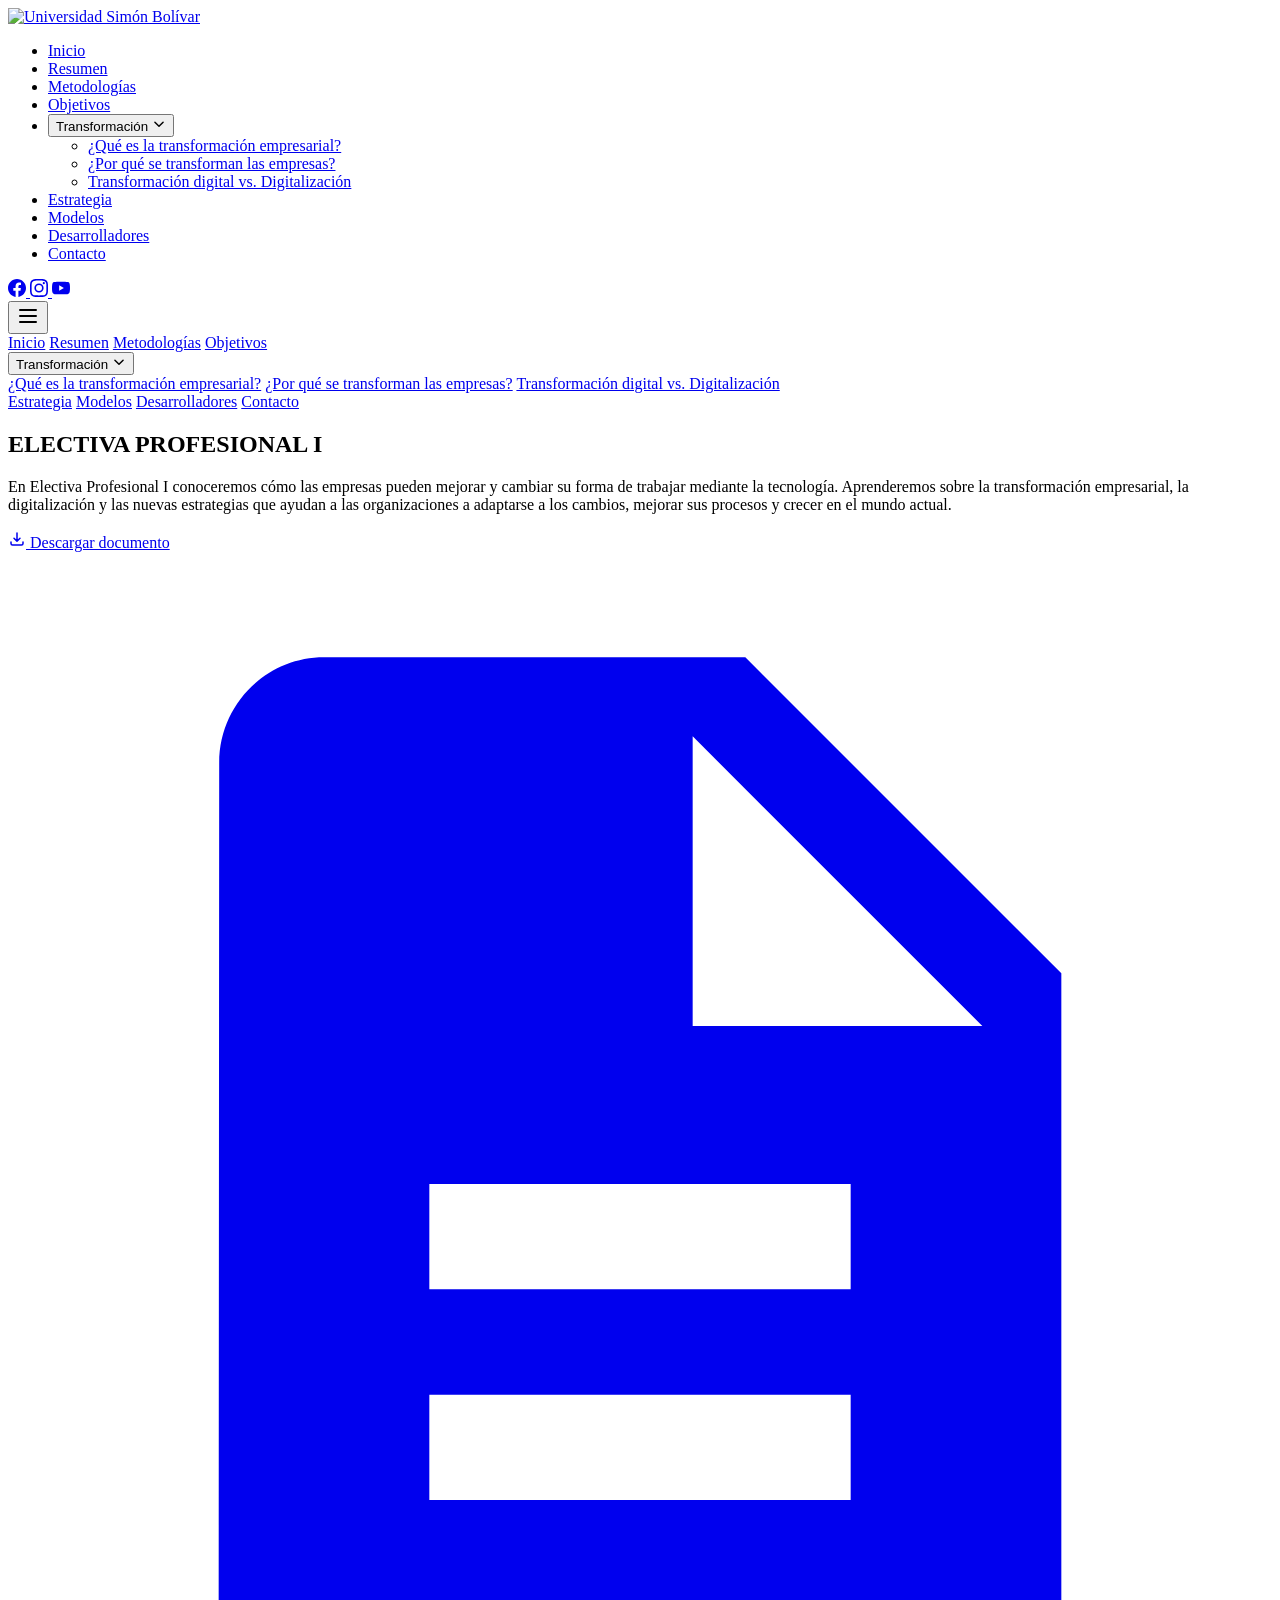
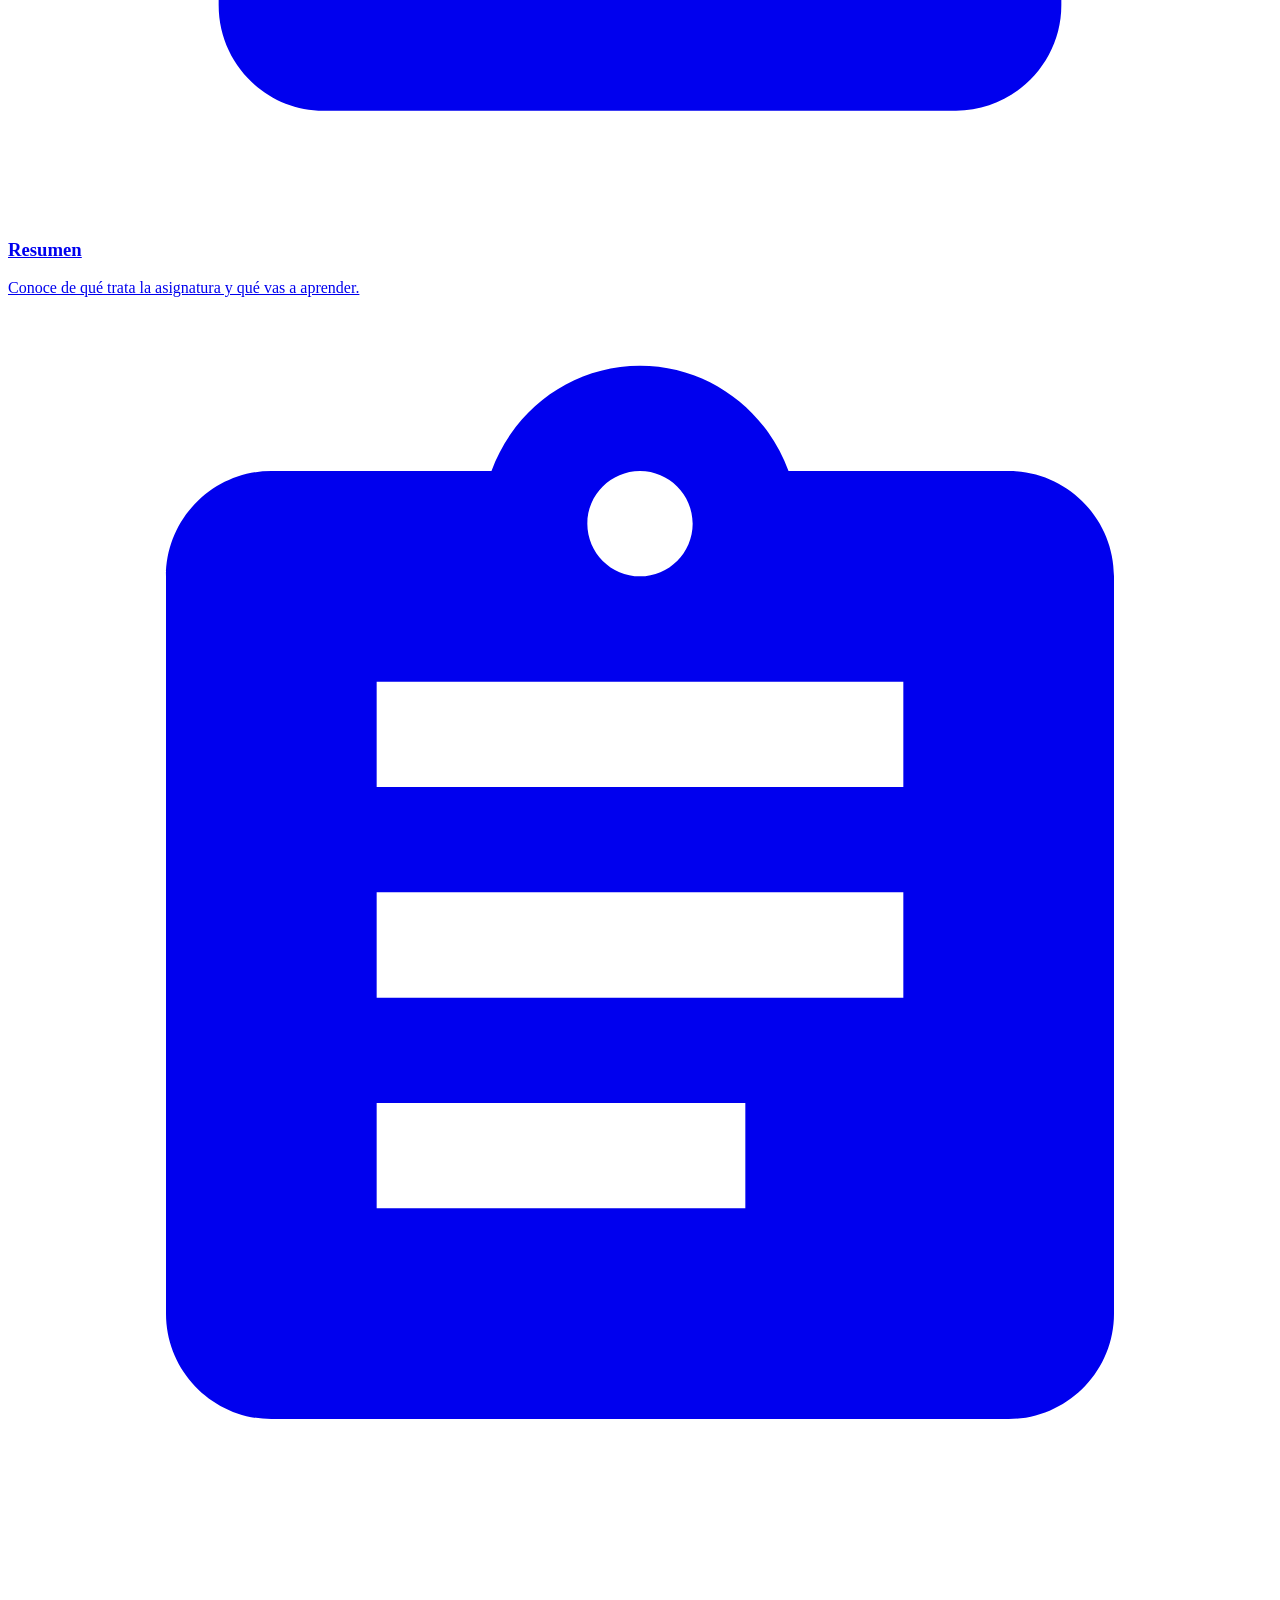
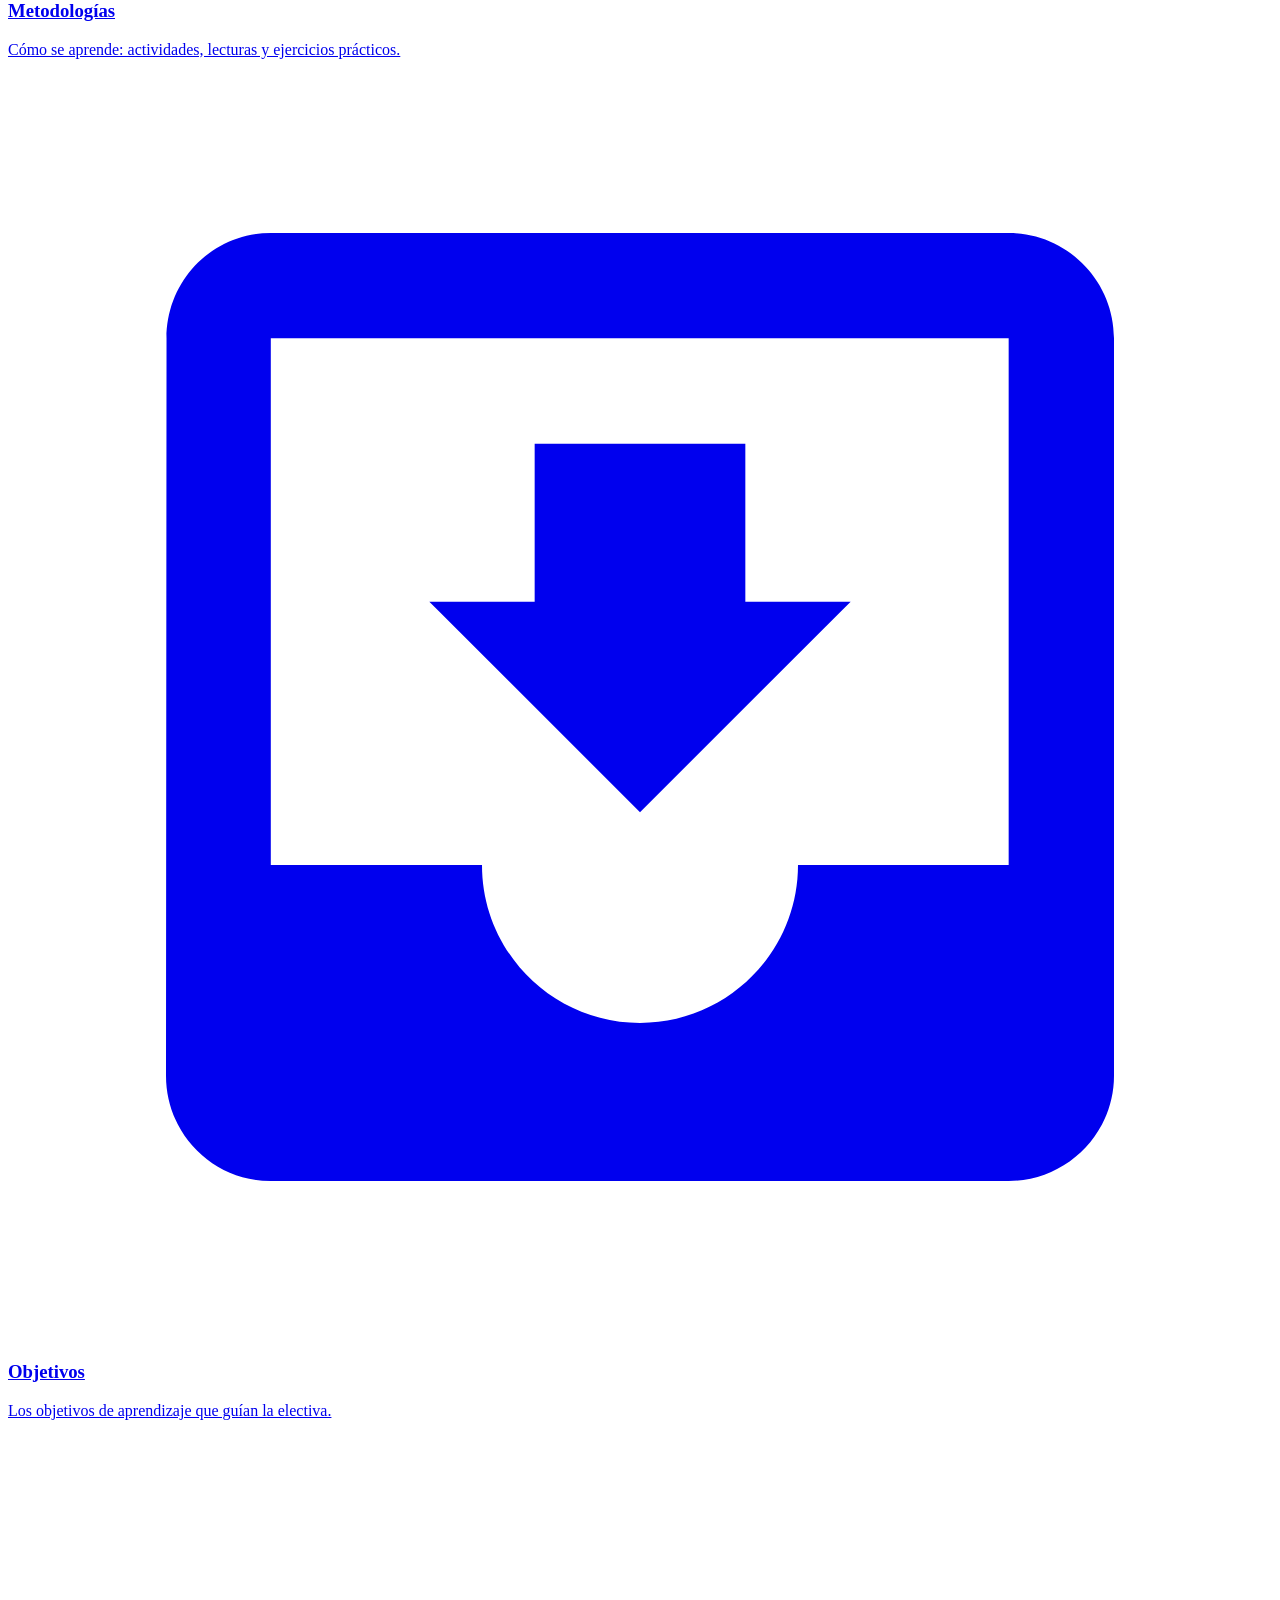
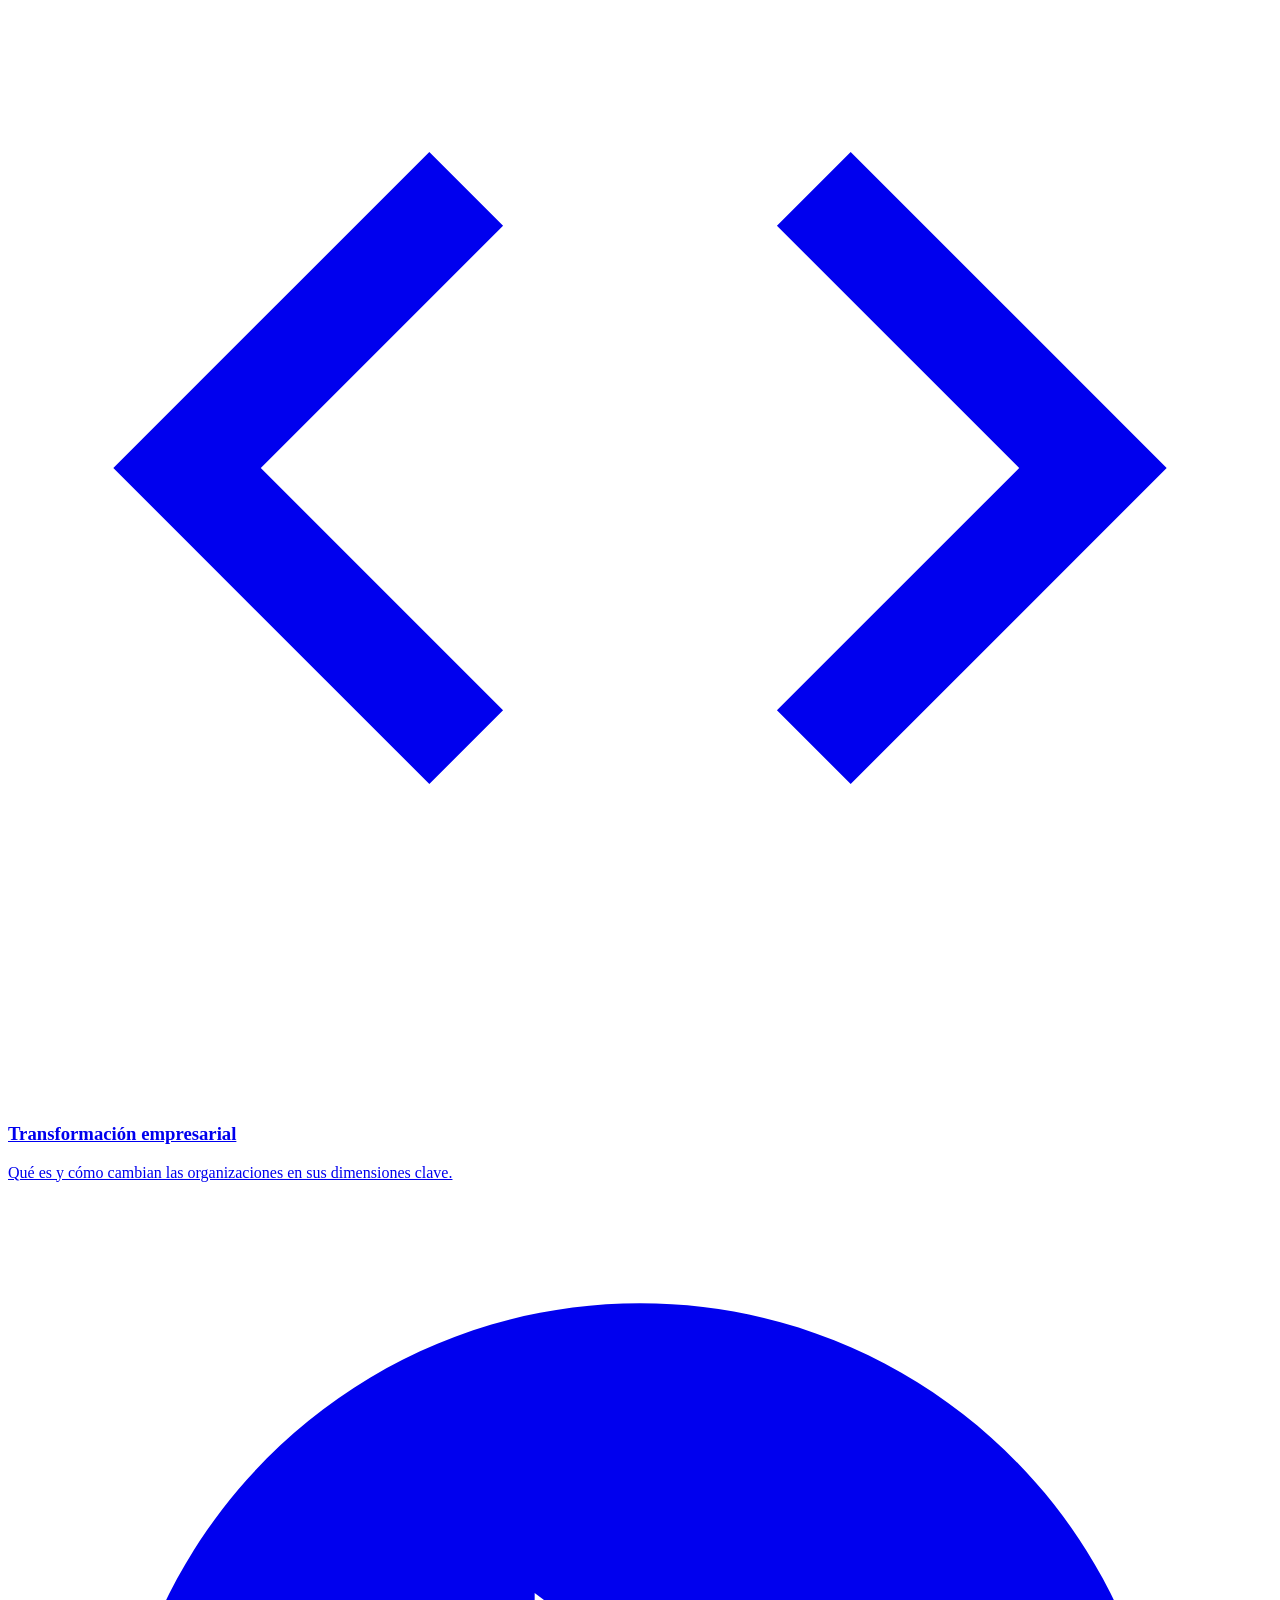
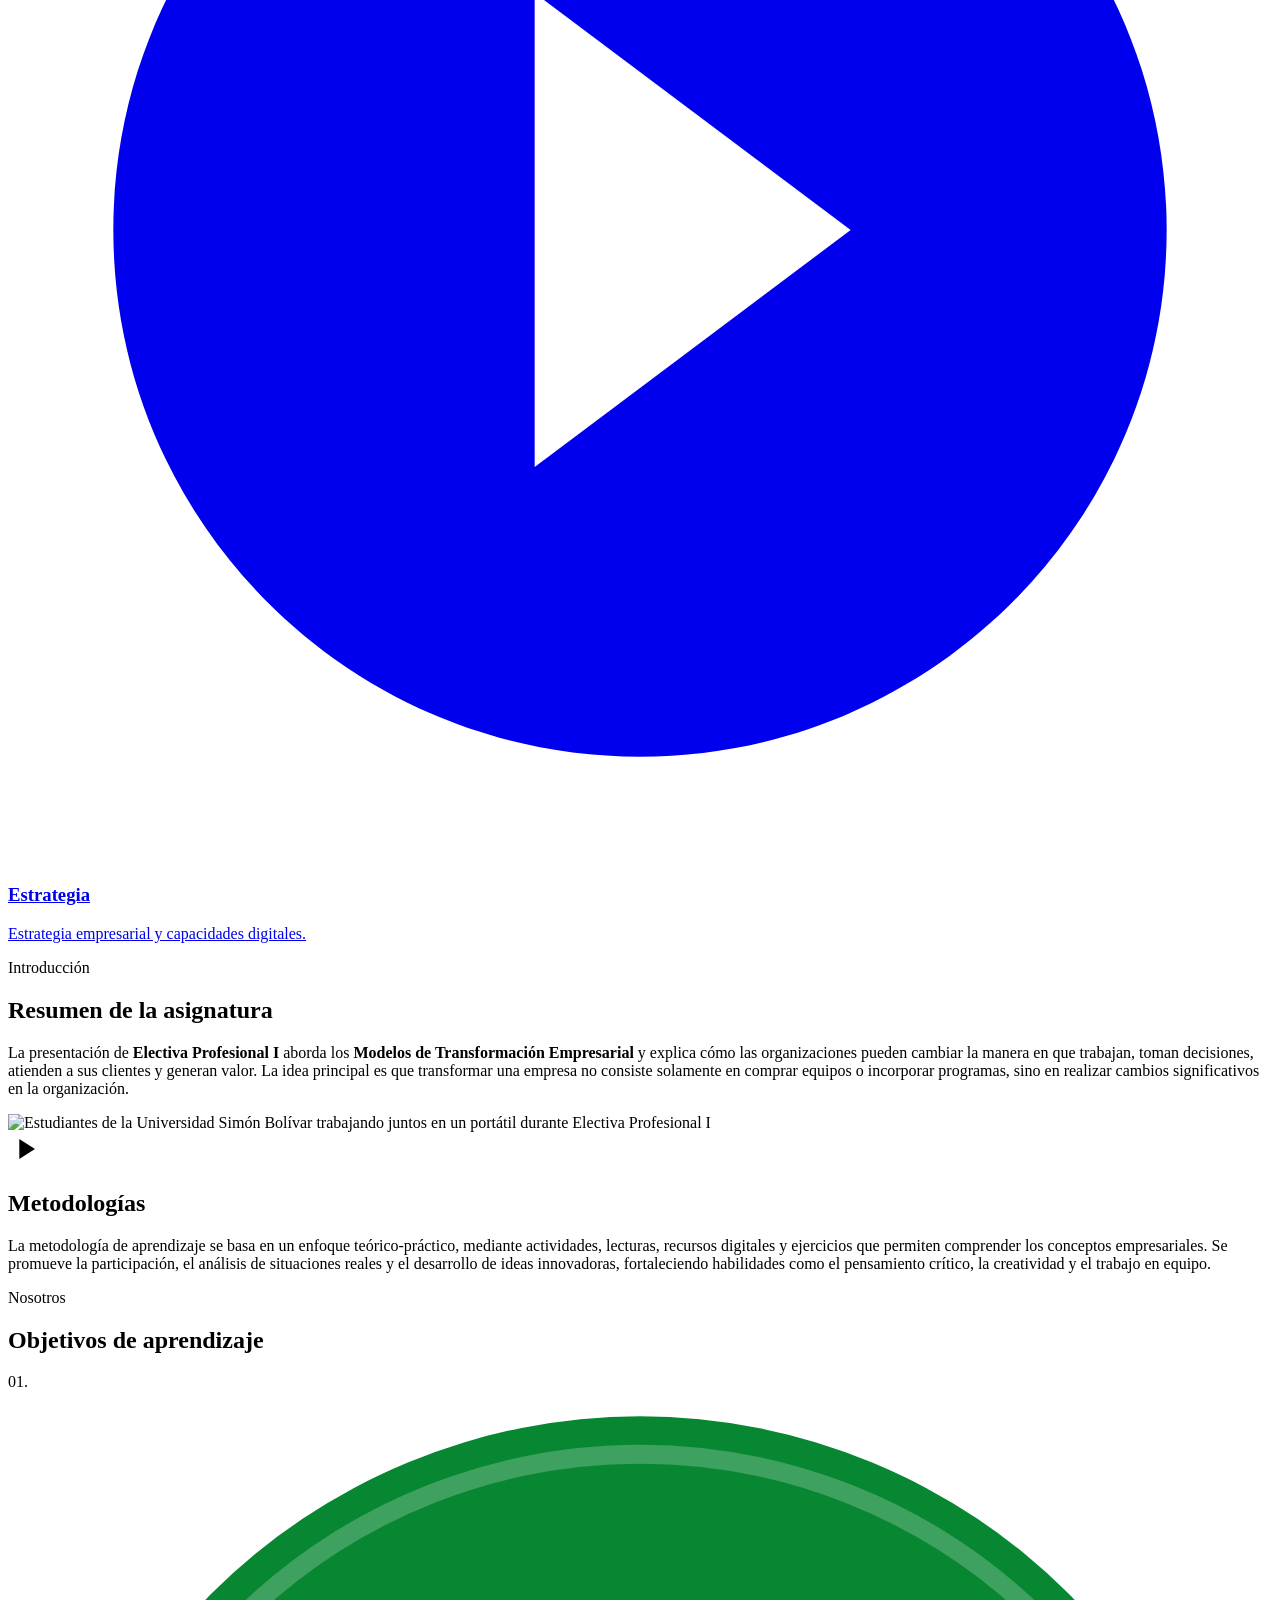
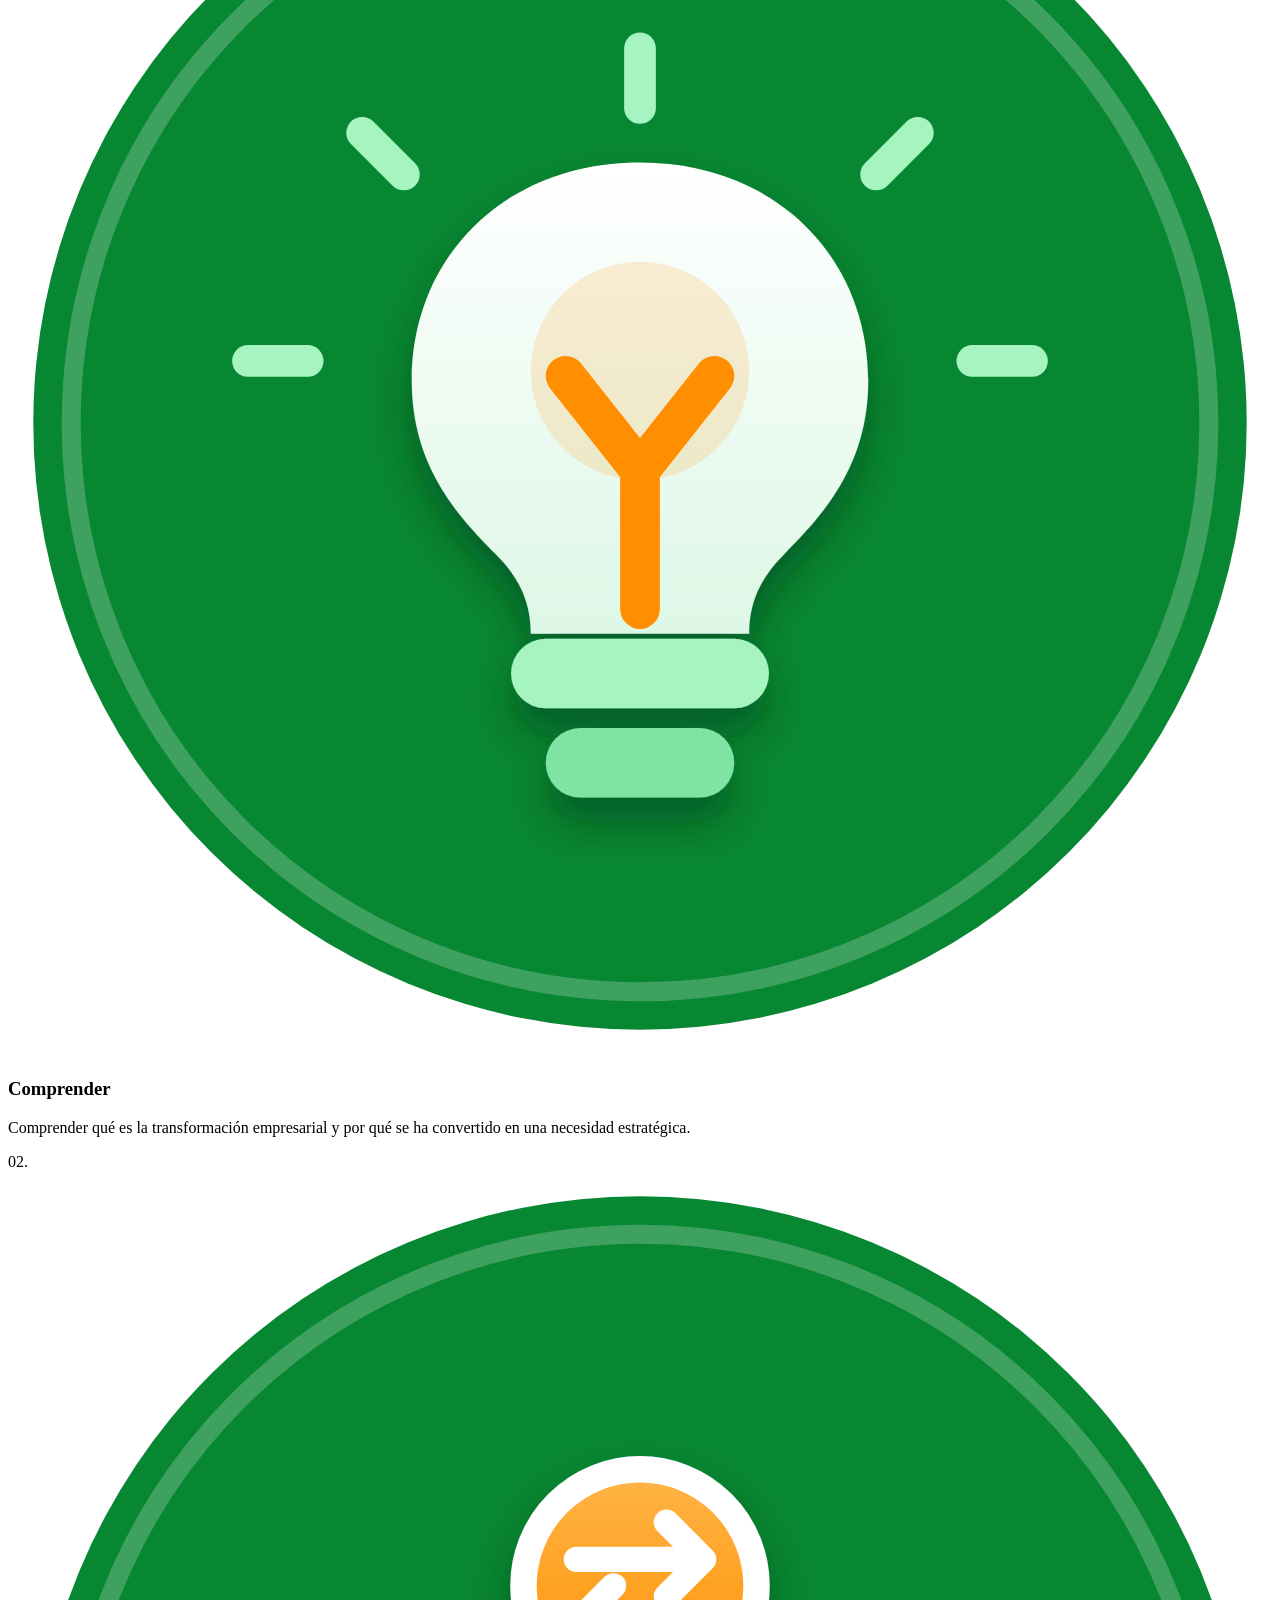
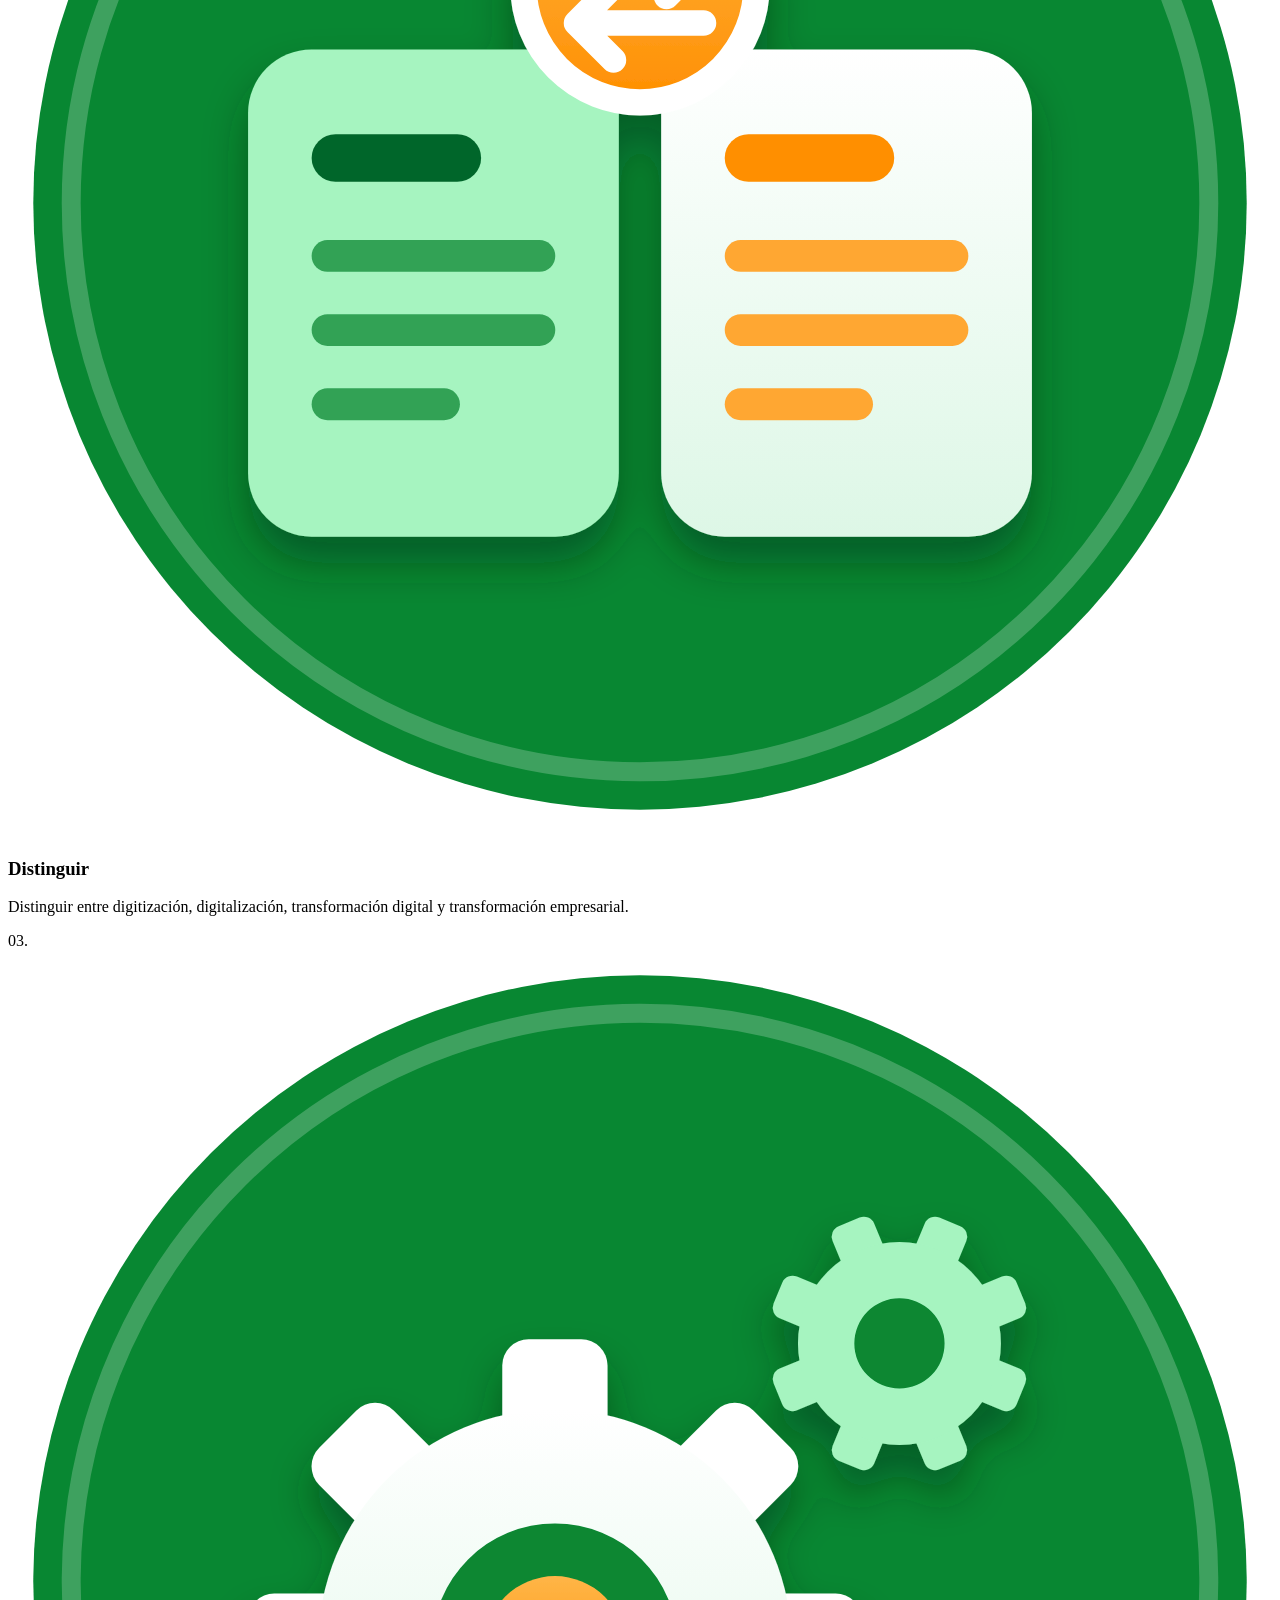
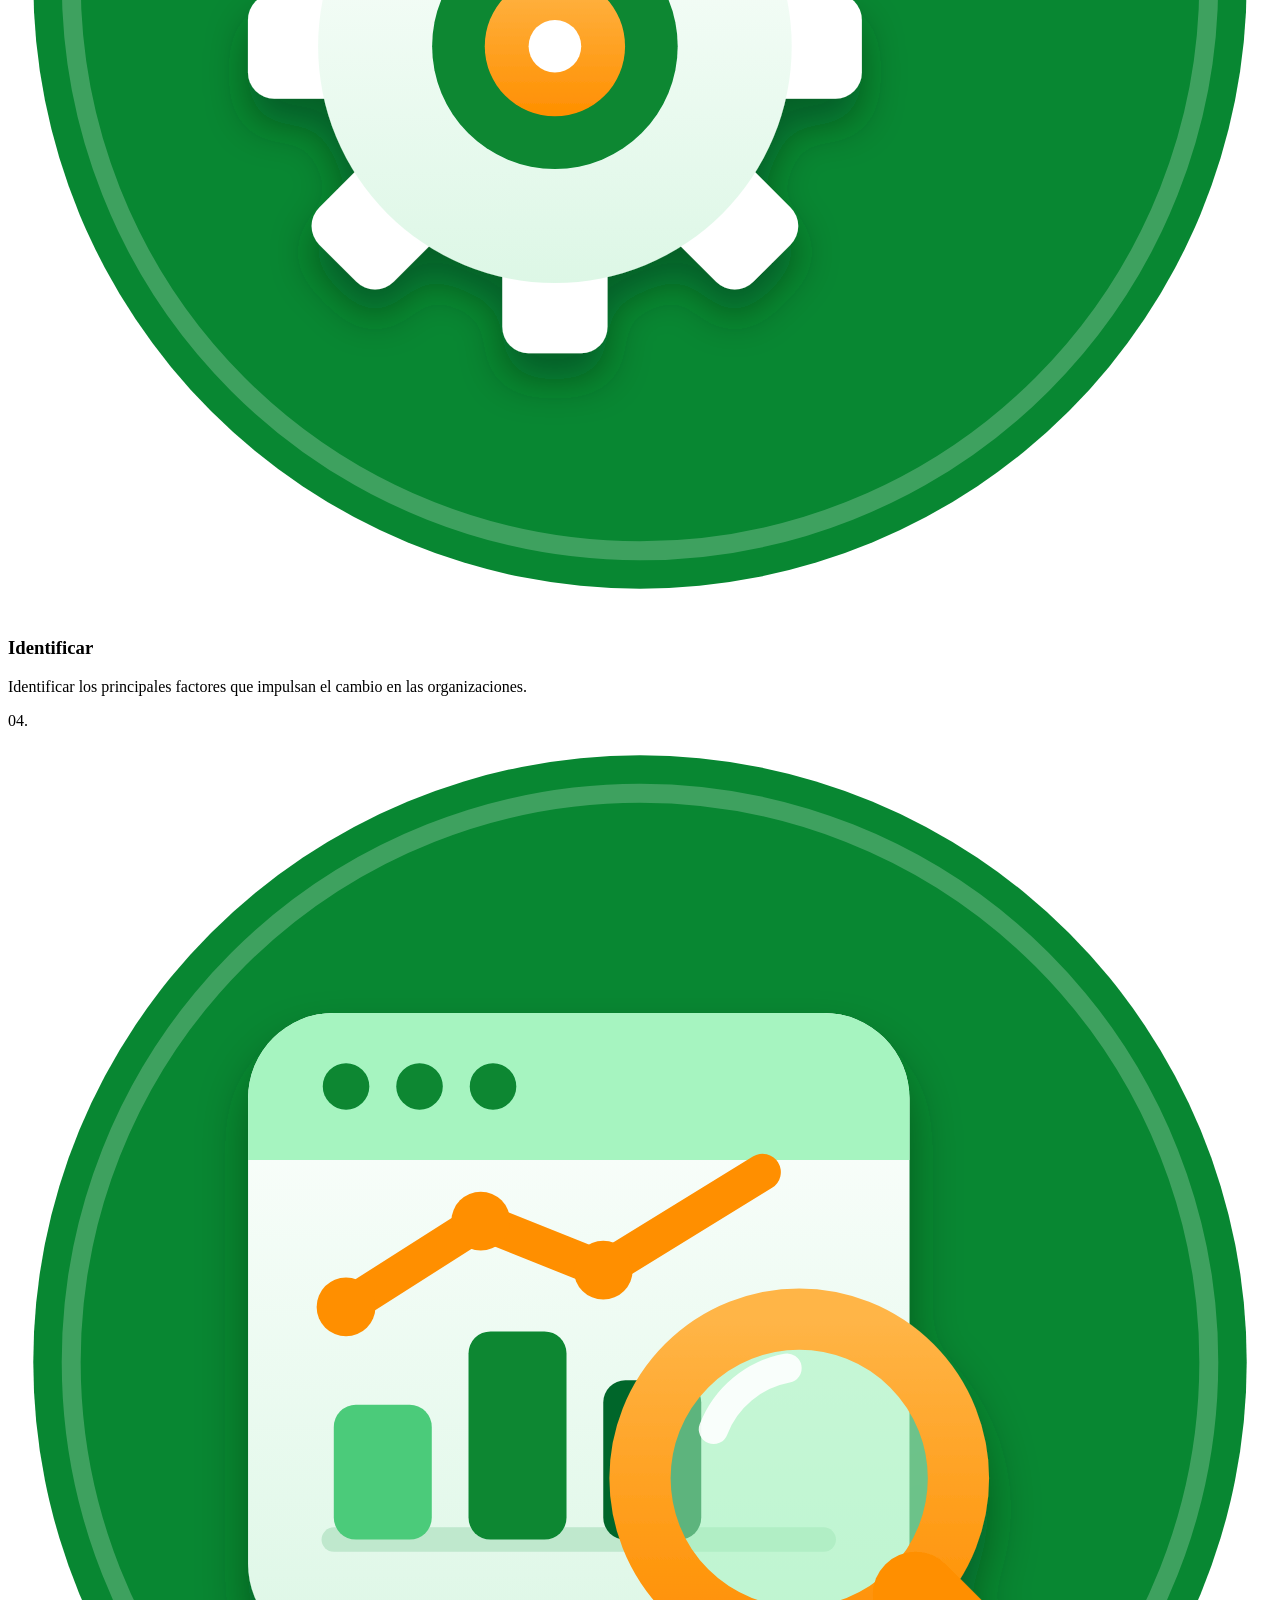
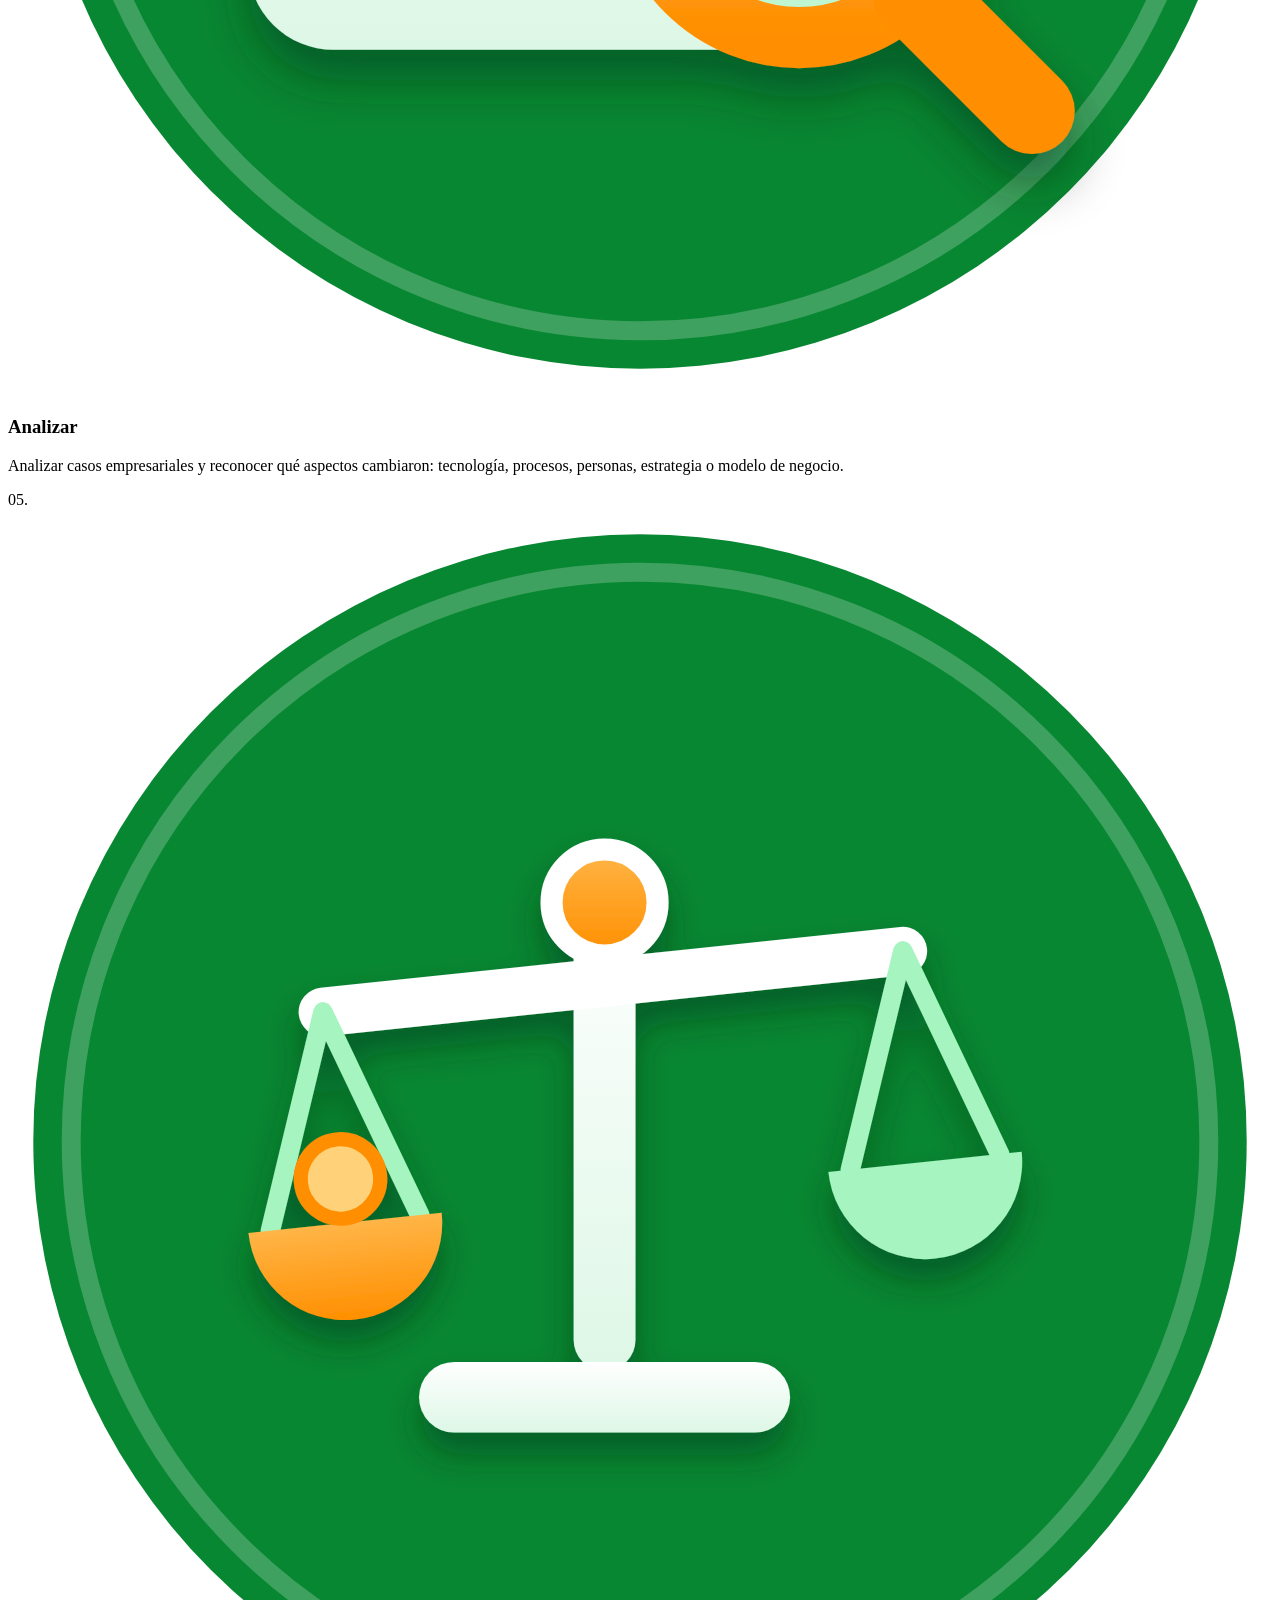
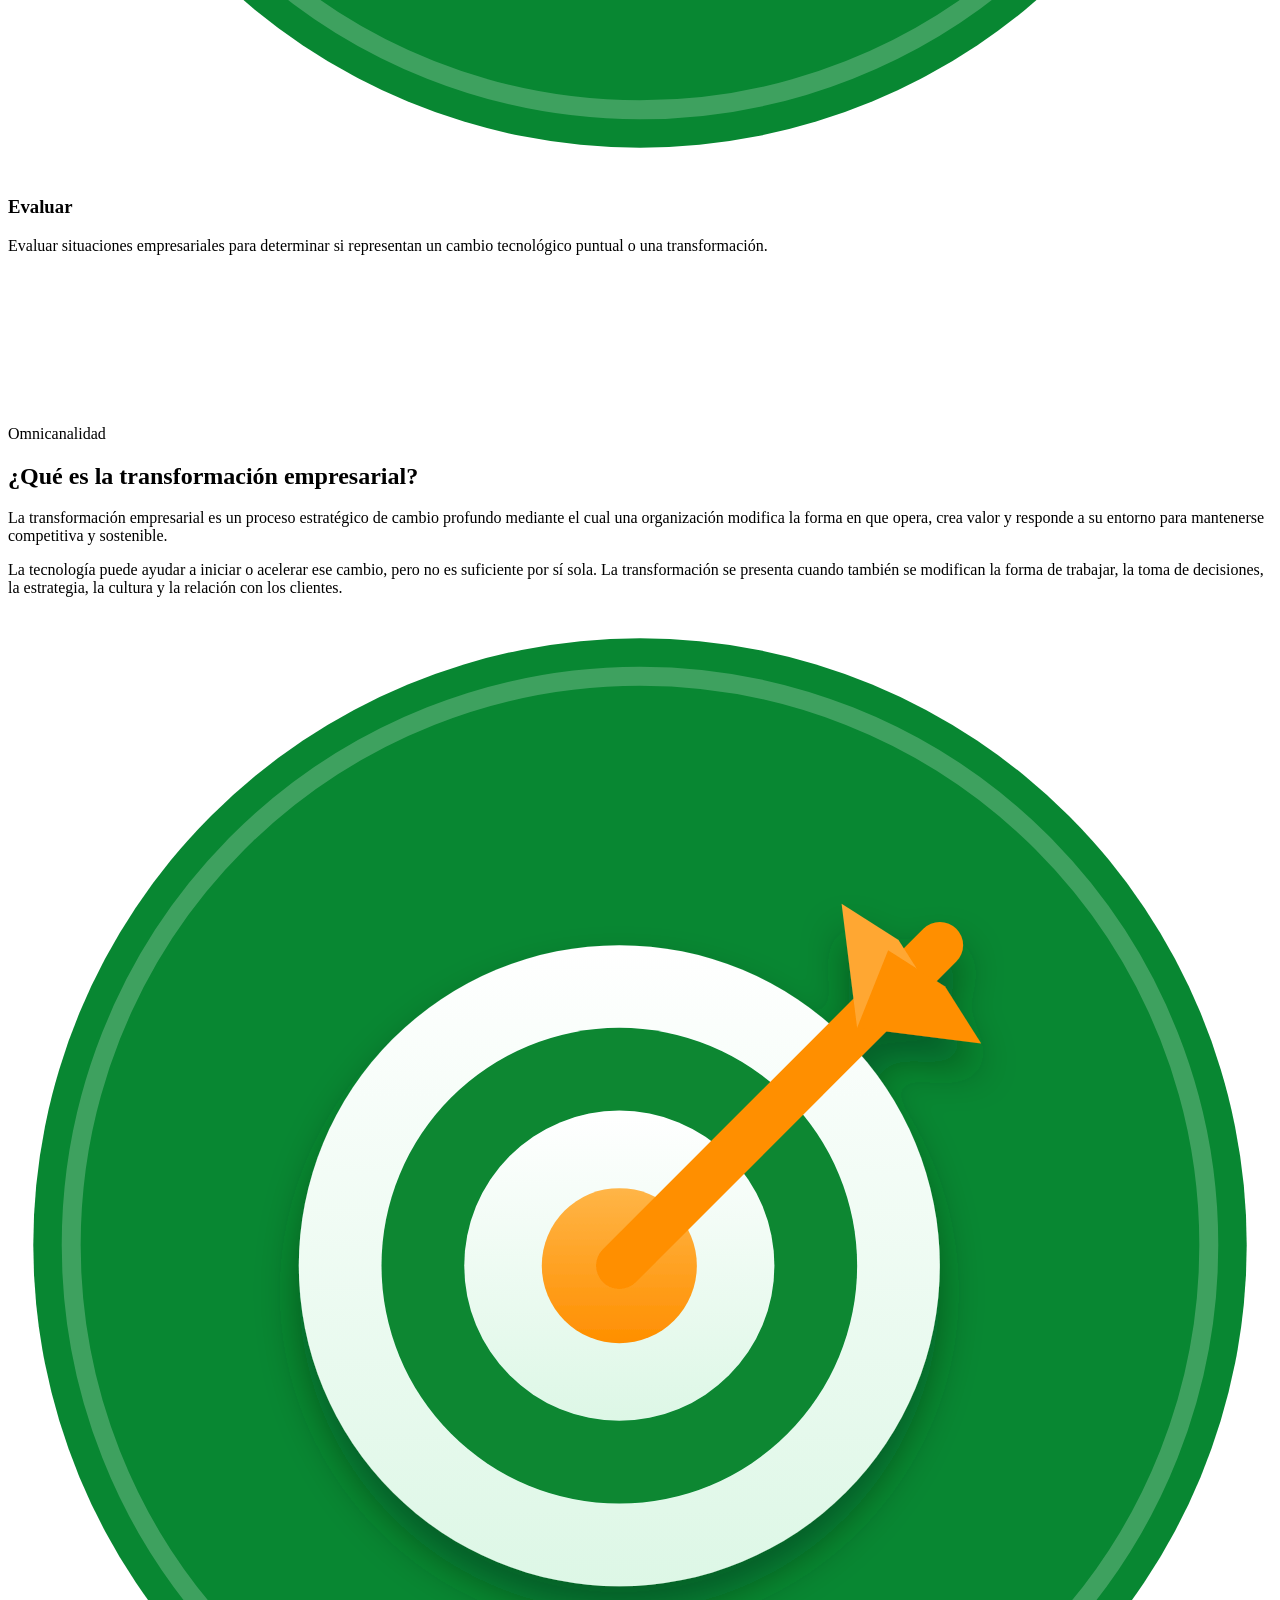
==== index.html @ f45643ff "Add files via upload" ====
<!DOCTYPE html>
<html lang="es">
<head>
    <meta charset="UTF-8">
    <meta name="viewport" content="width=device-width, initial-scale=1.0">
    <meta name="description" content="Electiva Profesional I: Modelos de Transformación Empresarial. Universidad Simón Bolívar.">
    <meta name="keywords" content="transformación empresarial, transformación digital, digitalización, estrategia empresarial, modelos de negocio digital">
    <title>Electiva Profesional I</title>
    <link rel="stylesheet" href="css/styles.css">
    <link href="https://fonts.googleapis.com/css2?family=Inter:wght@300;400;500;600;700;800;900&display=swap" rel="stylesheet">
</head>
<body>
    <nav class="main-nav" id="mainNav">
        <div class="nav-strip"></div>
        <div class="nav-container">
            <a href="https://www.unisimon.edu.co/" class="logo" aria-label="Universidad Simón Bolívar">
                <img src="images/logo-usb.png" alt="Universidad Simón Bolívar">
            </a>

            <ul class="nav-links" id="navLinks">
                <li><a href="#inicio" class="active">Inicio</a></li>
                <li><a href="#caracteristicas">Resumen</a></li>
                <li><a href="#beneficios">Metodologías</a></li>
                <li><a href="#como-funciona">Objetivos</a></li>
                <li class="nav-dropdown">
                    <button type="button" class="nav-dd-toggle" aria-expanded="false" aria-haspopup="true" aria-controls="ddTransf" data-children="#integracion,#para-empresas,#conceptos">Transformación <svg class="dd-chevron" width="14" height="14" fill="none" stroke="currentColor" stroke-width="2.5" viewBox="0 0 24 24" aria-hidden="true"><path stroke-linecap="round" stroke-linejoin="round" d="M19 9l-7 7-7-7"/></svg></button>
                    <ul class="nav-dd-menu" id="ddTransf">
                        <li><a href="#integracion">¿Qué es la transformación empresarial?</a></li>
                        <li><a href="#para-empresas">¿Por qué se transforman las empresas?</a></li>
                        <li><a href="#conceptos">Transformación digital vs. Digitalización</a></li>
                    </ul>
                </li>
                <li><a href="#estrategia">Estrategia</a></li>
                <li><a href="#modelos-negocio">Modelos</a></li>
                <li><a href="#desarrolladores">Desarrolladores</a></li>
                <li><a href="#contacto">Contacto</a></li>
            </ul>


            <div class="nav-right">
                <div class="social-icons">
                    <a href="#" aria-label="Facebook">
                        <svg width="18" height="18" fill="currentColor" viewBox="0 0 24 24"><path d="M24 12.073c0-6.627-5.373-12-12-12s-12 5.373-12 12c0 5.99 4.388 10.954 10.125 11.854v-8.385H7.078v-3.47h3.047V9.43c0-3.007 1.792-4.669 4.533-4.669 1.312 0 2.686.235 2.686.235v2.953H15.83c-1.491 0-1.956.925-1.956 1.874v2.25h3.328l-.532 3.47h-2.796v8.385C19.612 23.027 24 18.062 24 12.073z"/></svg>
                    </a>
                    <a href="#" aria-label="Instagram">
                        <svg width="18" height="18" fill="currentColor" viewBox="0 0 24 24"><path d="M12 2.163c3.204 0 3.584.012 4.85.07 3.252.148 4.771 1.691 4.919 4.919.058 1.265.069 1.645.069 4.849 0 3.205-.012 3.584-.069 4.849-.149 3.225-1.664 4.771-4.919 4.919-1.266.058-1.644.07-4.85.07-3.204 0-3.584-.012-4.849-.07-3.26-.149-4.771-1.699-4.919-4.92-.058-1.265-.07-1.644-.07-4.849 0-3.204.013-3.583.07-4.849.149-3.227 1.664-4.771 4.919-4.919 1.266-.057 1.645-.069 4.849-.069zM12 0C8.741 0 8.333.014 7.053.072 2.695.272.273 2.69.073 7.052.014 8.333 0 8.741 0 12c0 3.259.014 3.668.072 4.948.2 4.358 2.618 6.78 6.98 6.98C8.333 23.986 8.741 24 12 24c3.259 0 3.668-.014 4.948-.072 4.354-.2 6.782-2.618 6.979-6.98.059-1.28.073-1.689.073-4.948 0-3.259-.014-3.667-.072-4.947-.196-4.354-2.617-6.78-6.979-6.98C15.668.014 15.259 0 12 0zm0 5.838a6.162 6.162 0 100 12.324 6.162 6.162 0 000-12.324zM12 16a4 4 0 110-8 4 4 0 010 8zm6.406-11.845a1.44 1.44 0 100 2.881 1.44 1.44 0 000-2.881z"/></svg>
                    </a>
                    <a href="#" aria-label="YouTube">
                        <svg width="18" height="18" fill="currentColor" viewBox="0 0 24 24"><path d="M23.498 6.186a3.016 3.016 0 00-2.122-2.136C19.505 3.545 12 3.545 12 3.545s-7.505 0-9.377.505A3.017 3.017 0 00.502 6.186C0 8.07 0 12 0 12s0 3.93.502 5.814a3.016 3.016 0 002.122 2.136c1.871.505 9.376.505 9.376.505s7.505 0 9.377-.505a3.015 3.015 0 002.122-2.136C24 15.93 24 12 24 12s0-3.93-.502-5.814zM9.545 15.568V8.432L15.818 12l-6.273 3.568z"/></svg>
                    </a>
                </div>
            </div>

            <button class="menu-toggle" id="menuToggle" aria-label="Menu">
                <svg width="24" height="24" fill="none" stroke="currentColor" stroke-width="2" viewBox="0 0 24 24"><path stroke-linecap="round" stroke-linejoin="round" d="M4 6h16M4 12h16M4 18h16"/></svg>
            </button>
        </div>

        <div class="nav-stripe" aria-hidden="true"></div>

        <div class="mobile-menu" id="mobileMenu">
            <a href="#inicio" class="active">Inicio</a>
            <a href="#caracteristicas">Resumen</a>
            <a href="#beneficios">Metodologías</a>
            <a href="#como-funciona">Objetivos</a>
            <div class="mm-group">
                <button type="button" class="mm-toggle" aria-expanded="false" aria-controls="mmSub" data-children="#integracion,#para-empresas,#conceptos">Transformación <svg class="dd-chevron" width="14" height="14" fill="none" stroke="currentColor" stroke-width="2.5" viewBox="0 0 24 24" aria-hidden="true"><path stroke-linecap="round" stroke-linejoin="round" d="M19 9l-7 7-7-7"/></svg></button>
                <div class="mm-sub" id="mmSub">
                    <a href="#integracion">¿Qué es la transformación empresarial?</a>
                    <a href="#para-empresas">¿Por qué se transforman las empresas?</a>
                    <a href="#conceptos">Transformación digital vs. Digitalización</a>
                </div>
            </div>
            <a href="#estrategia">Estrategia</a>
            <a href="#modelos-negocio">Modelos</a>
            <a href="#desarrolladores">Desarrolladores</a>
            <a href="#contacto">Contacto</a>
        </div>
    </nav>

    <section class="hero" id="inicio">
        <div class="hero-bg"></div>
        <div class="hero-triangle"></div>
        <div class="hero-container">
            <div class="hero-content">
                <h1>
                    ELECTIVA PROFESIONAL I
                    <span class="typing-text" id="typingText"></span>
                </h1>
                <p class="hero-subtitle">En Electiva Profesional I conoceremos cómo las empresas pueden mejorar y cambiar su forma de trabajar mediante la tecnología. Aprenderemos sobre la transformación empresarial, la digitalización y las nuevas estrategias que ayudan a las organizaciones a adaptarse a los cambios, mejorar sus procesos y crecer en el mundo actual.</p>
                
                <div class="hero-buttons">
                    <a href="documentos/documento.pdf" download class="btn-white" id="heroDownload">
                        <svg width="18" height="18" fill="none" stroke="currentColor" stroke-width="2" viewBox="0 0 24 24" aria-hidden="true"><path stroke-linecap="round" stroke-linejoin="round" d="M4 16v2a2 2 0 002 2h12a2 2 0 002-2v-2M12 4v11m0 0l-4-4m4 4l4-4"/></svg>
                        Descargar documento
                    </a>
                </div>
            </div>
        </div>
    </section>

    <section class="quick-cards" aria-label="Accesos rápidos">
        <div class="quick-cards-box">
            <div class="quick-cards-grid">
                <a href="#caracteristicas" class="quick-card">
                    <svg class="quick-card-icon" viewBox="0 0 24 24" fill="currentColor" aria-hidden="true"><path d="M14 2H6c-1.1 0-1.99.9-1.99 2L4 20c0 1.1.89 2 1.99 2H18c1.1 0 2-.9 2-2V8l-6-6zm2 16H8v-2h8v2zm0-4H8v-2h8v2zm-3-5V3.5L18.5 9H13z"/></svg>
                    <h3>Resumen</h3>
                    <p>Conoce de qué trata la asignatura y qué vas a aprender.</p>
                </a>
                <a href="#beneficios" class="quick-card">
                    <svg class="quick-card-icon" viewBox="0 0 24 24" fill="currentColor" aria-hidden="true"><path d="M19 3h-4.18C14.4 1.84 13.3 1 12 1s-2.4.84-2.82 2H5c-1.1 0-2 .9-2 2v14c0 1.1.9 2 2 2h14c1.1 0 2-.9 2-2V5c0-1.1-.9-2-2-2zm-7 0c.55 0 1 .45 1 1s-.45 1-1 1-1-.45-1-1 .45-1 1-1zm2 14H7v-2h7v2zm3-4H7v-2h10v2zm0-4H7V7h10v2z"/></svg>
                    <h3>Metodologías</h3>
                    <p>Cómo se aprende: actividades, lecturas y ejercicios prácticos.</p>
                </a>
                <a href="#como-funciona" class="quick-card">
                    <svg class="quick-card-icon" viewBox="0 0 24 24" fill="currentColor" aria-hidden="true"><path d="M19 3H4.99c-1.11 0-1.98.9-1.98 2L3 19c0 1.1.88 2 1.99 2H19c1.1 0 2-.9 2-2V5c0-1.1-.9-2-2-2zm0 12h-4c0 1.66-1.35 3-3 3s-3-1.34-3-3H4.99V5H19v10zm-3-5h-2V7h-4v3H8l4 4 4-4z"/></svg>
                    <h3>Objetivos</h3>
                    <p>Los objetivos de aprendizaje que guían la electiva.</p>
                </a>
                <a href="#integracion" class="quick-card">
                    <svg class="quick-card-icon" viewBox="0 0 24 24" fill="currentColor" aria-hidden="true"><path d="M9.4 16.6L4.8 12l4.6-4.6L8 6l-6 6 6 6 1.4-1.4zm5.2 0l4.6-4.6-4.6-4.6L16 6l6 6-6 6-1.4-1.4z"/></svg>
                    <h3>Transformación empresarial</h3>
                    <p>Qué es y cómo cambian las organizaciones en sus dimensiones clave.</p>
                </a>
                <a href="#estrategia" class="quick-card">
                    <svg class="quick-card-icon" viewBox="0 0 24 24" fill="currentColor" aria-hidden="true"><path d="M12 2C6.48 2 2 6.48 2 12s4.48 10 10 10 10-4.48 10-10S17.52 2 12 2zm-2 14.5v-9l6 4.5-6 4.5z"/></svg>
                    <h3>Estrategia</h3>
                    <p>Estrategia empresarial y capacidades digitales.</p>
                </a>
            </div>
        </div>
    </section>

    <section class="services" id="caracteristicas">
        <div class="container">
            <div class="svc-showcase">
                <div class="svc-intro reveal reveal-left">
                    <span class="svc-eyebrow">Introducción</span>
                    <h2>Resumen de la <span class="svc-green">asignatura</span></h2>
                    <p>La presentación de <strong>Electiva Profesional I</strong> aborda los <strong>Modelos de Transformación Empresarial</strong> y explica cómo las organizaciones pueden cambiar la manera en que trabajan, toman decisiones, atienden a sus clientes y generan valor. La idea principal es que transformar una empresa no consiste solamente en comprar equipos o incorporar programas, sino en realizar cambios significativos en la organización.</p>
                </div>

                <div class="svc-visual reveal reveal-right reveal-delay-2">
                    <span class="svc-shape svc-shape-a" aria-hidden="true"></span>
                    <span class="svc-shape svc-shape-b" aria-hidden="true"></span>
                    <span class="svc-shape svc-shape-c" aria-hidden="true"></span>
                    <img src="images/electiva-profesional-nueva.jpg" alt="Estudiantes de la Universidad Simón Bolívar trabajando juntos en un portátil durante Electiva Profesional I" loading="lazy">
                </div>
            </div>
        </div>
    </section>

    <section class="video-hero" id="beneficios">
        <div class="video-hero-bg" aria-hidden="true"></div>
        <div class="video-hero-box">
            <span class="video-hero-play" aria-hidden="true">
                <svg width="34" height="34" viewBox="0 0 24 24" fill="currentColor"><path d="M8 5v14l11-7z"/></svg>
            </span>
            <h2>Metodologías</h2>
            <p>La metodología de aprendizaje se basa en un enfoque teórico-práctico, mediante actividades, lecturas, recursos digitales y ejercicios que permiten comprender los conceptos empresariales. Se promueve la participación, el análisis de situaciones reales y el desarrollo de ideas innovadoras, fortaleciendo habilidades como el pensamiento crítico, la creatividad y el trabajo en equipo.</p>
        </div>
    </section>

    <section class="how-it-works" id="como-funciona">
        <div class="container">
            <div class="section-header hiw-header">
                <span class="svc-eyebrow">Nosotros</span>
                <h2>Objetivos de <span class="svc-green">aprendizaje</span></h2>
            </div>

            <div class="hiw-grid">
                <div class="hiw-card">
                    <span class="hiw-num" aria-hidden="true">01.</span>
                    <div class="hiw-icon">
                        <svg viewBox="0 0 100 100" role="img" aria-label="Comprender">
                            <defs>
                                <linearGradient id="hw1" x1="0" y1="0" x2="0" y2="1"><stop offset="0" stop-color="#FFFFFF"/><stop offset="1" stop-color="#DDF7E6"/></linearGradient>
                                <linearGradient id="ho1" x1="0" y1="0" x2="0" y2="1"><stop offset="0" stop-color="#FFB547"/><stop offset="1" stop-color="#FF8F00"/></linearGradient>
                                <filter id="hs1" x="-25%" y="-25%" width="150%" height="160%"><feDropShadow dx="0" dy="2.5" stdDeviation="2" flood-color="#022f14" flood-opacity=".45"/></filter>
                            </defs>
                            <circle cx="50" cy="50" r="48" fill="#088732"/>
                            <circle cx="50" cy="50" r="45" fill="none" stroke="#fff" stroke-opacity=".22" stroke-width="1.5"/>
                            <g transform="translate(50 50) scale(0.785) translate(-50.00 -43.25)">
                            <g filter="url(#hs1)">
                                <path d="M50 17c-13.5 0-23 9.4-23 22 0 8.5 4.5 13.5 8.5 17.5 2.5 2.5 3.5 5 3.5 8h22c0-3 1-5.5 3.5-8C68.5 52.5 73 47.5 73 39c0-12.6-9.5-22-23-22z" fill="url(#hw1)"/>
                                <circle cx="50" cy="38" r="11" fill="#FF8F00" opacity=".16"/>
                                <path d="M42.5 38.5L50 48l7.5-9.5M50 48v14" stroke="#FF8F00" stroke-width="4" fill="none" stroke-linecap="round" stroke-linejoin="round"/>
                                <rect x="37" y="65" width="26" height="7" rx="3.5" fill="#A6F4C0"/>
                                <rect x="40.5" y="74" width="19" height="7" rx="3.5" fill="#7FE3A3"/>
                            </g>
                            <g stroke="#A6F4C0" stroke-width="3.2" stroke-linecap="round">
                                <path d="M50 5.5v6"/><path d="M22 14l4.2 4.2"/><path d="M78 14l-4.2 4.2"/><path d="M10.5 37h6"/><path d="M83.5 37h6"/>
                            </g>
                        </g>
                        </svg>
                    </div>
                    <h3>Comprender</h3>
                    <p>Comprender qué es la transformación empresarial y por qué se ha convertido en una necesidad estratégica.</p>
                </div>

                <div class="hiw-card">
                    <span class="hiw-num" aria-hidden="true">02.</span>
                    <div class="hiw-icon">
                        <svg viewBox="0 0 100 100" role="img" aria-label="Distinguir">
                            <defs>
                                <linearGradient id="hw2" x1="0" y1="0" x2="0" y2="1"><stop offset="0" stop-color="#FFFFFF"/><stop offset="1" stop-color="#DDF7E6"/></linearGradient>
                                <linearGradient id="ho2" x1="0" y1="0" x2="0" y2="1"><stop offset="0" stop-color="#FFB547"/><stop offset="1" stop-color="#FF8F00"/></linearGradient>
                                <filter id="hs2" x="-25%" y="-25%" width="150%" height="160%"><feDropShadow dx="0" dy="2.5" stdDeviation="2" flood-color="#022f14" flood-opacity=".45"/></filter>
                            </defs>
                            <circle cx="50" cy="50" r="48" fill="#088732"/>
                            <circle cx="50" cy="50" r="45" fill="none" stroke="#fff" stroke-opacity=".22" stroke-width="1.5"/>
                            <g transform="translate(50 50) scale(0.838) translate(-50.00 -44.50)">
                            <g filter="url(#hs2)">
                                <rect x="13" y="30" width="35" height="46" rx="6" fill="#A6F4C0"/>
                                <rect x="52" y="30" width="35" height="46" rx="6" fill="url(#hw2)"/>
                                <rect x="19" y="38" width="16" height="4.5" rx="2.25" fill="#04662C"/>
                                <rect x="19" y="48" width="23" height="3" rx="1.5" fill="#088732" opacity=".75"/>
                                <rect x="19" y="55" width="23" height="3" rx="1.5" fill="#088732" opacity=".75"/>
                                <rect x="19" y="62" width="14" height="3" rx="1.5" fill="#088732" opacity=".75"/>
                                <rect x="58" y="38" width="16" height="4.5" rx="2.25" fill="#FF8F00"/>
                                <rect x="58" y="48" width="23" height="3" rx="1.5" fill="#FFA733"/>
                                <rect x="58" y="55" width="23" height="3" rx="1.5" fill="#FFA733"/>
                                <rect x="58" y="62" width="14" height="3" rx="1.5" fill="#FFA733"/>
                                <circle cx="50" cy="24" r="11" fill="url(#ho2)" stroke="#fff" stroke-width="2.5"/>
                                <path d="M44 21.5h12M52.5 18l3.5 3.5-3.5 3.5M56 27.5H44M47.5 24l-3.5 3.5 3.5 3.5" stroke="#fff" stroke-width="2.4" fill="none" stroke-linecap="round" stroke-linejoin="round"/>
                            </g>
                        </g>
                        </svg>
                    </div>
                    <h3>Distinguir</h3>
                    <p>Distinguir entre digitización, digitalización, transformación digital y transformación empresarial.</p>
                </div>

                <div class="hiw-card">
                    <span class="hiw-num" aria-hidden="true">03.</span>
                    <div class="hiw-icon">
                        <svg viewBox="0 0 100 100" role="img" aria-label="Identificar">
                            <defs>
                                <linearGradient id="hw3" x1="0" y1="0" x2="0" y2="1"><stop offset="0" stop-color="#FFFFFF"/><stop offset="1" stop-color="#DDF7E6"/></linearGradient>
                                <linearGradient id="ho3" x1="0" y1="0" x2="0" y2="1"><stop offset="0" stop-color="#FFB547"/><stop offset="1" stop-color="#FF8F00"/></linearGradient>
                                <filter id="hs3" x="-25%" y="-25%" width="150%" height="160%"><feDropShadow dx="0" dy="2.5" stdDeviation="2" flood-color="#022f14" flood-opacity=".45"/></filter>
                            </defs>
                            <circle cx="50" cy="50" r="48" fill="#088732"/>
                            <circle cx="50" cy="50" r="45" fill="none" stroke="#fff" stroke-opacity=".22" stroke-width="1.5"/>
                            <g transform="translate(50 50) scale(0.826) translate(-49.15 -49.85)">
                            <g filter="url(#hs3)">
                                <g transform="translate(41 56) scale(.84)">
                                    <g fill="#fff"><rect x="-6" y="-35" width="12" height="15" rx="3" transform="rotate(0.0)"/><rect x="-6" y="-35" width="12" height="15" rx="3" transform="rotate(45.0)"/><rect x="-6" y="-35" width="12" height="15" rx="3" transform="rotate(90.0)"/><rect x="-6" y="-35" width="12" height="15" rx="3" transform="rotate(135.0)"/><rect x="-6" y="-35" width="12" height="15" rx="3" transform="rotate(180.0)"/><rect x="-6" y="-35" width="12" height="15" rx="3" transform="rotate(225.0)"/><rect x="-6" y="-35" width="12" height="15" rx="3" transform="rotate(270.0)"/><rect x="-6" y="-35" width="12" height="15" rx="3" transform="rotate(315.0)"/></g>
                                    <circle r="27" fill="url(#hw3)"/>
                                    <circle r="14" fill="#088732"/>
                                    <circle r="8" fill="url(#ho3)"/>
                                    <circle r="3" fill="#fff"/>
                                </g>
                                <g transform="translate(74 27) scale(.36) rotate(22.5)">
                                    <g fill="#A6F4C0"><rect x="-6" y="-35" width="12" height="15" rx="3" transform="rotate(0.0)"/><rect x="-6" y="-35" width="12" height="15" rx="3" transform="rotate(45.0)"/><rect x="-6" y="-35" width="12" height="15" rx="3" transform="rotate(90.0)"/><rect x="-6" y="-35" width="12" height="15" rx="3" transform="rotate(135.0)"/><rect x="-6" y="-35" width="12" height="15" rx="3" transform="rotate(180.0)"/><rect x="-6" y="-35" width="12" height="15" rx="3" transform="rotate(225.0)"/><rect x="-6" y="-35" width="12" height="15" rx="3" transform="rotate(270.0)"/><rect x="-6" y="-35" width="12" height="15" rx="3" transform="rotate(315.0)"/></g>
                                    <circle r="27" fill="#A6F4C0"/>
                                    <circle r="12" fill="#088732"/>
                                </g>
                            </g>
                        </g>
                        </svg>
                    </div>
                    <h3>Identificar</h3>
                    <p>Identificar los principales factores que impulsan el cambio en las organizaciones.</p>
                </div>

                <div class="hiw-card">
                    <span class="hiw-num" aria-hidden="true">04.</span>
                    <div class="hiw-icon">
                        <svg viewBox="0 0 100 100" role="img" aria-label="Analizar">
                            <defs>
                                <linearGradient id="hw4" x1="0" y1="0" x2="0" y2="1"><stop offset="0" stop-color="#FFFFFF"/><stop offset="1" stop-color="#DDF7E6"/></linearGradient>
                                <linearGradient id="ho4" x1="0" y1="0" x2="0" y2="1"><stop offset="0" stop-color="#FFB547"/><stop offset="1" stop-color="#FF8F00"/></linearGradient>
                                <filter id="hs4" x="-25%" y="-25%" width="150%" height="160%"><feDropShadow dx="0" dy="2.5" stdDeviation="2" flood-color="#022f14" flood-opacity=".45"/></filter>
                            </defs>
                            <circle cx="50" cy="50" r="48" fill="#088732"/>
                            <circle cx="50" cy="50" r="45" fill="none" stroke="#fff" stroke-opacity=".22" stroke-width="1.5"/>
                            <g transform="translate(50 50) scale(0.969) translate(-49.00 -49.50)">
                            <g filter="url(#hs4)">
                                <rect x="17" y="21" width="54" height="52" rx="7" fill="url(#hw4)"/>
                                <path d="M17 28a7 7 0 0 1 7-7h40a7 7 0 0 1 7 7v5H17z" fill="#A6F4C0"/>
                                <circle cx="25" cy="27" r="1.9" fill="#088732"/><circle cx="31" cy="27" r="1.9" fill="#088732"/><circle cx="37" cy="27" r="1.9" fill="#088732"/>
                                <path d="M24 64h40" stroke="#BFE8CD" stroke-width="2" stroke-linecap="round"/>
                                <rect x="24" y="53" width="8" height="11" rx="1.8" fill="#4CCB7A"/>
                                <rect x="35" y="47" width="8" height="17" rx="1.8" fill="#088732"/>
                                <rect x="46" y="51" width="8" height="13" rx="1.8" fill="#04662C"/>
                                <path d="M25 45l11-7 10 4 13-8" stroke="#FF8F00" stroke-width="3" fill="none" stroke-linecap="round" stroke-linejoin="round"/>
                                <circle cx="25" cy="45" r="2.4" fill="#FF8F00"/><circle cx="36" cy="38" r="2.4" fill="#FF8F00"/><circle cx="46" cy="42" r="2.4" fill="#FF8F00"/>
                                <circle cx="62" cy="59" r="13" fill="#A6F4C0" fill-opacity=".55" stroke="url(#ho4)" stroke-width="5"/>
                                <path d="M71.5 68.5l9.5 9.5" stroke="#FF8F00" stroke-width="7" stroke-linecap="round"/>
                                <path d="M55 55a8 8 0 0 1 6-5" stroke="#fff" stroke-width="2.4" fill="none" stroke-linecap="round" opacity=".9"/>
                            </g>
                        </g>
                        </svg>
                    </div>
                    <h3>Analizar</h3>
                    <p>Analizar casos empresariales y reconocer qué aspectos cambiaron: tecnología, procesos, personas, estrategia o modelo de negocio.</p>
                </div>

                <div class="hiw-card">
                    <span class="hiw-num" aria-hidden="true">05.</span>
                    <div class="hiw-icon">
                        <svg viewBox="0 0 100 100" role="img" aria-label="Evaluar">
                            <defs>
                                <linearGradient id="hw5" x1="0" y1="0" x2="0" y2="1"><stop offset="0" stop-color="#FFFFFF"/><stop offset="1" stop-color="#DDF7E6"/></linearGradient>
                                <linearGradient id="ho5" x1="0" y1="0" x2="0" y2="1"><stop offset="0" stop-color="#FFB547"/><stop offset="1" stop-color="#FF8F00"/></linearGradient>
                                <filter id="hs5" x="-25%" y="-25%" width="150%" height="160%"><feDropShadow dx="0" dy="2.5" stdDeviation="2" flood-color="#022f14" flood-opacity=".45"/></filter>
                            </defs>
                            <circle cx="50" cy="50" r="48" fill="#088732"/>
                            <circle cx="50" cy="50" r="45" fill="none" stroke="#fff" stroke-opacity=".22" stroke-width="1.5"/>
                            <g transform="translate(50 50) scale(0.699) translate(-54.01 -49.00)">
                            <g filter="url(#hs5)">
                                <rect x="46.5" y="22" width="7" height="53" rx="3.5" fill="url(#hw5)"/>
                                <rect x="29" y="74" width="42" height="8" rx="4" fill="url(#hw5)"/>
                                <g transform="rotate(-6 50 22)">
                                    <path d="M17 31h66" stroke="#fff" stroke-width="5.5" stroke-linecap="round"/>
                                    <path d="M17 31L8.5 55M17 31l8.5 24M83 31l-8.5 24M83 31l8.5 24" stroke="#A6F4C0" stroke-width="2.2" stroke-linecap="round"/>
                                    <path d="M6 55h22a11 11 0 0 1-22 0z" fill="url(#ho5)"/>
                                    <path d="M72 55h22a11 11 0 0 1-22 0z" fill="#A6F4C0"/>
                                    <circle cx="17" cy="50" r="4.5" fill="#FFD27A" stroke="#FF8F00" stroke-width="1.6"/>
                                </g>
                                <circle cx="50" cy="22" r="6" fill="url(#ho5)" stroke="#fff" stroke-width="2.5"/>
                            </g>
                        </g>
                        </svg>
                    </div>
                    <h3>Evaluar</h3>
                    <p>Evaluar situaciones empresariales para determinar si representan un cambio tecnológico puntual o una transformación.</p>
                </div>
            </div>
        </div>
    </section>

    <section class="tech-stack" id="integracion">
        <video class="int-video" id="intVideo" muted loop playsinline preload="none" poster="images/integracion-poster.jpg" aria-hidden="true" tabindex="-1" disablepictureinpicture>
            <source src="videos/integracion-bg.mp4" type="video/mp4">
        </video>
        <div class="container">
            <div class="section-header hiw-header">
                <span class="svc-eyebrow">Omnicanalidad</span>
                <h2>¿Qué es la transformación <span class="svc-green">empresarial?</span></h2>
                <p>La transformación empresarial es un proceso estratégico de cambio profundo mediante el cual una organización modifica la forma en que opera, crea valor y responde a su entorno para mantenerse competitiva y sostenible.</p>
                <p>La tecnología puede ayudar a iniciar o acelerar ese cambio, pero no es suficiente por sí sola. La transformación se presenta cuando también se modifican la forma de trabajar, la toma de decisiones, la estrategia, la cultura y la relación con los clientes.</p>
            </div>

            <div class="int-grid">
                <div class="int-card">
                    <div class="int-icon"><svg viewBox="0 0 100 100" role="img" aria-hidden="true">
                            <defs>
                                <linearGradient id="iw1" x1="0" y1="0" x2="0" y2="1"><stop offset="0" stop-color="#FFFFFF"/><stop offset="1" stop-color="#DDF7E6"/></linearGradient>
                                <linearGradient id="io1" x1="0" y1="0" x2="0" y2="1"><stop offset="0" stop-color="#FFB547"/><stop offset="1" stop-color="#FF8F00"/></linearGradient>
                                <filter id="is1" x="-25%" y="-25%" width="150%" height="160%"><feDropShadow dx="0" dy="2.5" stdDeviation="2" flood-color="#022f14" flood-opacity=".45"/></filter>
                            </defs>
                            <circle cx="50" cy="50" r="48" fill="#088732"/>
                            <circle cx="50" cy="50" r="45" fill="none" stroke="#fff" stroke-opacity=".22" stroke-width="1.5"/>
                            <g transform="translate(50 50) scale(0.818) translate(-48.00 -53.00)">
                                <g filter="url(#is1)">
                                <circle cx="46" cy="55" r="31" fill="url(#iw1)"/>
                                <circle cx="46" cy="55" r="23" fill="#088732"/>
                                <circle cx="46" cy="55" r="15" fill="url(#iw1)"/>
                                <circle cx="46" cy="55" r="7.5" fill="url(#io1)"/>
                                <path d="M46 55L77 24" stroke="#FF8F00" stroke-width="4.5" stroke-linecap="round"/>
                                <path d="M69 32l-1.5-12 5.5 3.5 3.5 5.5z" fill="#FFA733"/>
                                <path d="M69 32l12 1.5-3.5-5.5-5.5-3.5z" fill="#FF8F00"/>
                                </g>
                            </g>
                            </svg></div>
                    <h3>Estrategia</h3>
                    <p>Hacia dónde se dirige la organización y cómo compite.</p>
                </div>

                <div class="int-card">
                    <div class="int-icon"><svg viewBox="0 0 100 100" role="img" aria-hidden="true">
                            <defs>
                                <linearGradient id="iw2" x1="0" y1="0" x2="0" y2="1"><stop offset="0" stop-color="#FFFFFF"/><stop offset="1" stop-color="#DDF7E6"/></linearGradient>
                                <linearGradient id="io2" x1="0" y1="0" x2="0" y2="1"><stop offset="0" stop-color="#FFB547"/><stop offset="1" stop-color="#FF8F00"/></linearGradient>
                                <filter id="is2" x="-25%" y="-25%" width="150%" height="160%"><feDropShadow dx="0" dy="2.5" stdDeviation="2" flood-color="#022f14" flood-opacity=".45"/></filter>
                            </defs>
                            <circle cx="50" cy="50" r="48" fill="#088732"/>
                            <circle cx="50" cy="50" r="45" fill="none" stroke="#fff" stroke-opacity=".22" stroke-width="1.5"/>
                            <g transform="translate(50 50) scale(0.964) translate(-50.00 -50.00)">
                                <g filter="url(#is2)">
                                <path d="M27.4 41.8A24 24 0 0 1 70.4 37.3" stroke="#fff" stroke-width="7.500" fill="none" stroke-linecap="round"/>
                                <path d="M76.2 46.6L78.0 32.5L62.7 42.1z" fill="#fff" stroke="#fff" stroke-width="2" stroke-linejoin="round"/>
                                <path d="M72.6 58.2A24 24 0 0 1 29.6 62.7" stroke="url(#io2)" stroke-width="7.500" fill="none" stroke-linecap="round"/>
                                <path d="M23.8 53.4L22.0 67.5L37.3 57.9z" fill="#FF8F00" stroke="#FF8F00" stroke-width="2" stroke-linejoin="round"/>
                                </g>
                            </g>
                            </svg></div>
                    <h3>Procesos</h3>
                    <p>Cómo realiza sus actividades y entrega valor.</p>
                </div>

                <div class="int-card">
                    <div class="int-icon"><svg viewBox="0 0 100 100" role="img" aria-hidden="true">
                            <defs>
                                <linearGradient id="iw3" x1="0" y1="0" x2="0" y2="1"><stop offset="0" stop-color="#FFFFFF"/><stop offset="1" stop-color="#DDF7E6"/></linearGradient>
                                <linearGradient id="io3" x1="0" y1="0" x2="0" y2="1"><stop offset="0" stop-color="#FFB547"/><stop offset="1" stop-color="#FF8F00"/></linearGradient>
                                <filter id="is3" x="-25%" y="-25%" width="150%" height="160%"><feDropShadow dx="0" dy="2.5" stdDeviation="2" flood-color="#022f14" flood-opacity=".45"/></filter>
                            </defs>
                            <circle cx="50" cy="50" r="48" fill="#088732"/>
                            <circle cx="50" cy="50" r="45" fill="none" stroke="#fff" stroke-opacity=".22" stroke-width="1.5"/>
                            <g transform="translate(50 50) scale(0.659) translate(-50.00 -50.00)">
                                <g filter="url(#is3)">
                                <circle cx="24" cy="42" r="8.5" fill="#A6F4C0"/>
                                <path d="M9 74a15 15 0 0 1 30 0z" fill="#A6F4C0"/>
                                <circle cx="76" cy="42" r="8.5" fill="#A6F4C0"/>
                                <path d="M61 74a15 15 0 0 1 30 0z" fill="#A6F4C0"/>
                                <circle cx="50" cy="32" r="12" fill="url(#iw3)"/>
                                <path d="M28 80a22 22 0 0 1 44 0z" fill="url(#io3)"/>
                                </g>
                            </g>
                            </svg></div>
                    <h3>Personas</h3>
                    <p>Roles, capacidades, liderazgo y nuevas competencias.</p>
                </div>

                <div class="int-card">
                    <div class="int-icon"><svg viewBox="0 0 100 100" role="img" aria-hidden="true">
                            <defs>
                                <linearGradient id="iw4" x1="0" y1="0" x2="0" y2="1"><stop offset="0" stop-color="#FFFFFF"/><stop offset="1" stop-color="#DDF7E6"/></linearGradient>
                                <linearGradient id="io4" x1="0" y1="0" x2="0" y2="1"><stop offset="0" stop-color="#FFB547"/><stop offset="1" stop-color="#FF8F00"/></linearGradient>
                                <filter id="is4" x="-25%" y="-25%" width="150%" height="160%"><feDropShadow dx="0" dy="2.5" stdDeviation="2" flood-color="#022f14" flood-opacity=".45"/></filter>
                            </defs>
                            <circle cx="50" cy="50" r="48" fill="#088732"/>
                            <circle cx="50" cy="50" r="45" fill="none" stroke="#fff" stroke-opacity=".22" stroke-width="1.5"/>
                            <g transform="translate(50 50) scale(0.711) translate(-50.00 -54.50)">
                                <g filter="url(#is4)">
                                <rect x="12" y="20" width="50" height="35" rx="10" fill="url(#iw4)"/>
                                <path d="M24 55l-3 14 16-14z" fill="#E9FAEF"/>
                                <circle cx="27" cy="37.5" r="3.4" fill="#088732"/><circle cx="37" cy="37.5" r="3.4" fill="#088732"/><circle cx="47" cy="37.5" r="3.4" fill="#088732"/>
                                <rect x="40" y="42" width="48" height="34" rx="10" fill="url(#io4)"/>
                                <path d="M76 76l3 13-16-13z" fill="#FF8F00"/>
                                <path d="M64 69c-10-5.5-14-10-14-14.5 0-3.5 2.5-6 5.5-6 3 0 5.500 2 8.500 5 3-3 5.500-5 8.500-5 3 0 5.500 2.500 5.500 6 0 4.500-4 9-14 14.500z" fill="#fff"/>
                                </g>
                            </g>
                            </svg></div>
                    <h3>Cultura</h3>
                    <p>Mentalidad, colaboración y disposición al cambio.</p>
                </div>

                <div class="int-card">
                    <div class="int-icon"><svg viewBox="0 0 100 100" role="img" aria-hidden="true">
                            <defs>
                                <linearGradient id="iw5" x1="0" y1="0" x2="0" y2="1"><stop offset="0" stop-color="#FFFFFF"/><stop offset="1" stop-color="#DDF7E6"/></linearGradient>
                                <linearGradient id="io5" x1="0" y1="0" x2="0" y2="1"><stop offset="0" stop-color="#FFB547"/><stop offset="1" stop-color="#FF8F00"/></linearGradient>
                                <filter id="is5" x="-25%" y="-25%" width="150%" height="160%"><feDropShadow dx="0" dy="2.5" stdDeviation="2" flood-color="#022f14" flood-opacity=".45"/></filter>
                            </defs>
                            <circle cx="50" cy="50" r="48" fill="#088732"/>
                            <circle cx="50" cy="50" r="45" fill="none" stroke="#fff" stroke-opacity=".22" stroke-width="1.5"/>
                            <g transform="translate(50 50) scale(0.794) translate(-55.00 -47.00)">
                                <g filter="url(#is5)">
                                <path d="M24 32v38c0 6.500 11.500 11 26 11s26-4.500 26-11V32z" fill="url(#iw5)"/>
                                <ellipse cx="50" cy="32" rx="26" ry="10.500" fill="#A6F4C0"/>
                                <path d="M24 46c0 6 11.500 10.500 26 10.500S76 52 76 46M24 58.500c0 6 11.500 10.500 26 10.500S76 64.500 76 58.500" stroke="#088732" stroke-width="3" fill="none"/>
                                <circle cx="73" cy="26" r="13" fill="url(#io5)" stroke="#fff" stroke-width="3"/>
                                <path d="M75.500 17.500l-8 10h6l-2.500 9 9.500-11.500h-6.500z" fill="#fff"/>
                                </g>
                            </g>
                            </svg></div>
                    <h3>Tecnología y datos</h3>
                    <p>Herramientas que habilitan nuevas capacidades y permiten tomar mejores decisiones.</p>
                </div>

                <div class="int-card">
                    <div class="int-icon"><svg viewBox="0 0 100 100" role="img" aria-hidden="true">
                            <defs>
                                <linearGradient id="iw6" x1="0" y1="0" x2="0" y2="1"><stop offset="0" stop-color="#FFFFFF"/><stop offset="1" stop-color="#DDF7E6"/></linearGradient>
                                <linearGradient id="io6" x1="0" y1="0" x2="0" y2="1"><stop offset="0" stop-color="#FFB547"/><stop offset="1" stop-color="#FF8F00"/></linearGradient>
                                <filter id="is6" x="-25%" y="-25%" width="150%" height="160%"><feDropShadow dx="0" dy="2.5" stdDeviation="2" flood-color="#022f14" flood-opacity=".45"/></filter>
                            </defs>
                            <circle cx="50" cy="50" r="48" fill="#088732"/>
                            <circle cx="50" cy="50" r="45" fill="none" stroke="#fff" stroke-opacity=".22" stroke-width="1.5"/>
                            <g transform="translate(50 50) scale(0.750) translate(-50.00 -50.00)">
                                <g filter="url(#is6)">
                                <rect x="14" y="22" width="72" height="56" rx="6" fill="url(#iw6)"/>
                                <path d="M14 28a6 6 0 0 1 6-6h14v56H20a6 6 0 0 1-6-6z" fill="#A6F4C0"/>
                                <rect x="34" y="22" width="26" height="28" fill="url(#io6)"/>
                                <path d="M60 50h26v22a6 6 0 0 1-6 6H60z" fill="#A6F4C0"/>
                                <path d="M34 22v56M60 22v56M14 50h72" stroke="#088732" stroke-width="2.600"/>
                                <rect x="14" y="22" width="72" height="56" rx="6" fill="none" stroke="#088732" stroke-width="2.600"/>
                                </g>
                            </g>
                            </svg></div>
                    <h3>Modelo de negocio</h3>
                    <p>La manera en que la organización crea, entrega y captura valor.</p>
                </div>
            </div>
        </div>
    </section>

    <section class="steps-sec" id="para-empresas">
        <div class="container">
            <div class="steps-grid">
                <div class="steps-left">
                    <div class="steps-head reveal">
                        <span class="svc-eyebrow">Introducción</span>
                        <h2 class="steps-title">¿Por qué se transforman <span class="svc-green">las empresas?</span></h2>
                    </div>

                    <ol class="steps-list">
                        <li class="steps-item reveal reveal-delay-1">
                            <span class="steps-num" aria-hidden="true">1</span>
                            <div>
                                <h3>Clientes más exigentes</h3>
                                <p>Esperan rapidez, personalización, disponibilidad y experiencias sencillas.</p>
                            </div>
                        </li>
                        <li class="steps-item reveal reveal-delay-2">
                            <span class="steps-num" aria-hidden="true">2</span>
                            <div>
                                <h3>Avances tecnológicos</h3>
                                <p>La inteligencia artificial, la automatización, la nube, el Internet de las cosas, la analítica de datos y las plataformas digitales generan nuevas posibilidades.</p>
                            </div>
                        </li>
                        <li class="steps-item reveal reveal-delay-3">
                            <span class="steps-num" aria-hidden="true">3</span>
                            <div>
                                <h3>Nuevos competidores</h3>
                                <p>Las empresas digitales pueden ingresar con rapidez a mercados tradicionales.</p>
                            </div>
                        </li>
                        <li class="steps-item reveal reveal-delay-4">
                            <span class="steps-num" aria-hidden="true">4</span>
                            <div>
                                <h3>Cambios en el mercado</h3>
                                <p>Evolucionan los hábitos de consumo, los canales de venta y la relación con las marcas.</p>
                            </div>
                        </li>
                        <li class="steps-item reveal reveal-delay-4">
                            <span class="steps-num" aria-hidden="true">5</span>
                            <div>
                                <h3>Necesidad de eficiencia</h3>
                                <p>Las organizaciones buscan reducir costos, eliminar tareas repetitivas y tomar mejores decisiones.</p>
                            </div>
                        </li>
                        <li class="steps-item reveal reveal-delay-4">
                            <span class="steps-num" aria-hidden="true">6</span>
                            <div>
                                <h3>Crisis y cambios inesperados</h3>
                                <p>Situaciones económicas, sociales, sanitarias o regulatorias pueden acelerar los cambios.</p>
                            </div>
                        </li>
                    </ol>
                </div>

                <div class="steps-mosaic-wrap">
                    <div class="steps-mosaic" aria-hidden="true">
                        <figure class="mz mz-a reveal reveal-scale"><img src="images/mosaic-reunion.jpg" alt="" loading="lazy"></figure>
                        <figure class="mz mz-b reveal reveal-scale reveal-delay-1"><img src="images/mosaic-transformacion.jpg" alt="" loading="lazy"></figure>
                        <figure class="mz mz-c reveal reveal-scale reveal-delay-2"><img src="images/mosaic-manos.jpg" alt="" loading="lazy"></figure>
                        <figure class="mz mz-d reveal reveal-scale reveal-delay-2"><img src="images/mosaic-apreton.jpg" alt="" loading="lazy"></figure>
                        <figure class="mz mz-e reveal reveal-scale reveal-delay-3"><img src="images/mosaic-equipo.jpg" alt="" loading="lazy"></figure>
                        <figure class="mz mz-f reveal reveal-scale reveal-delay-4"><img src="images/mosaic-documentos.png" alt="" loading="lazy"></figure>
                    </div>
                </div>
            </div>
        </div>
    </section>

    <section class="concepts" id="conceptos" aria-label="Transformación digital vs. Digitalización">
        <div class="container">
            <div class="concepts-grid">
                <div class="concepts-col concepts-col-a">
                    <header class="concepts-head reveal" style="order:1">
                        <h2 class="steps-title">Transformación digital <span class="svc-green">vs.</span> Digitalización</h2>
                    </header>

                    <article class="concept reveal" style="order:2">
                        <span class="concept-tag">Concepto 1</span>
                        <h3>Digitización</h3>
                        <p class="concept-lead">La digitización consiste en convertir información analógica o física en un formato digital. Por ejemplo, escanear un documento de papel para convertirlo en un archivo digital.</p>
                        <ul class="concept-list">
                            <li>Documento físico convertido en PDF.</li>
                            <li>Expediente en papel convertido en expediente electrónico.</li>
                            <li>Formulario impreso convertido en un archivo o formato digital.</li>
                            <li>Factura física convertida en documento electrónico.</li>
                        </ul>
                    </article>

                    <figure class="concept-img cfig-1 reveal reveal-scale" style="order:3"><span class="cshape cshape-a" aria-hidden="true"></span><span class="cshape cshape-b" aria-hidden="true"></span><span class="cshape cshape-c" aria-hidden="true"></span><img src="images/digitizacion.jpg" alt="Persona transcribiendo documentos en papel a una hoja de cálculo en el computador" loading="lazy"></figure>

                    <article class="concept reveal" style="order:6">
                        <span class="concept-tag">Concepto 3</span>
                        <h3>Transformación digital</h3>
                        <p class="concept-lead">La transformación digital es la integración estratégica de tecnologías digitales para rediseñar procesos, experiencias, decisiones y formas de crear valor dentro de una organización. No consiste solamente en incorporar una aplicación o una herramienta, sino en cambiar la manera en que la organización funciona aprovechando esas tecnologías.</p>
                        <h4>Aspectos que pueden cambiar</h4>
                        <ul class="concept-list">
                            <li><strong>Procesos:</strong> automatización, integración y eliminación de tareas innecesarias.</li>
                            <li><strong>Experiencia del cliente:</strong> servicios personalizados, digitales y disponibles en nuevos canales.</li>
                            <li><strong>Decisiones:</strong> uso de datos, analítica e inteligencia artificial para decidir mejor y más rápido.</li>
                            <li><strong>Personas y trabajo:</strong> nuevas competencias, colaboración digital y redefinición de funciones.</li>
                            <li><strong>Creación de valor:</strong> nuevos servicios, canales y oportunidades de negocio.</li>
                        </ul>
                    </article>
                </div>

                <div class="concepts-col concepts-col-b">
                    <figure class="concept-img cfig-2 reveal reveal-scale" style="order:5"><span class="cshape cshape-a" aria-hidden="true"></span><span class="cshape cshape-b" aria-hidden="true"></span><span class="cshape cshape-c" aria-hidden="true"></span><img src="images/digitalizacion.jpg" alt="Manos escribiendo en un portátil con iconos digitales de inteligencia artificial, datos y conectividad" loading="lazy"></figure>

                    <article class="concept reveal" style="order:4">
                        <span class="concept-tag">Concepto 2</span>
                        <h3>Digitalización</h3>
                        <p class="concept-lead">La digitalización consiste en utilizar tecnologías digitales para convertir o mejorar tareas, actividades y procesos tradicionales, buscando facilitar el acceso a la información, aumentar la velocidad y mejorar la eficiencia. Puede apoyarse en tecnología sin cambiar por completo la lógica del proceso.</p>
                        <ul class="concept-list">
                            <li>Utilizar un formulario web en lugar de uno impreso.</li>
                            <li>Almacenar documentos en la nube.</li>
                            <li>Apoyar actividades administrativas mediante herramientas digitales.</li>
                        </ul>
                    </article>

                    <figure class="concept-img cfig-3 reveal reveal-scale" style="order:7"><span class="cshape cshape-a" aria-hidden="true"></span><span class="cshape cshape-b" aria-hidden="true"></span><span class="cshape cshape-c" aria-hidden="true"></span><img src="images/transformacion-digital.webp" alt="Mano sosteniendo una bombilla con iconos de nube, datos y colaboración digital" loading="lazy"></figure>

                    <blockquote class="concept-quote reveal" style="order:8">No se trata solo de una herramienta, sino de cambiar la manera en que la organización funciona.</blockquote>
                </div>
            </div>
        </div>
    </section>

    <section class="strategy" id="estrategia" aria-label="Estrategia empresarial y capacidades digitales">
        <div class="container">
            <div class="strategy-head reveal">
                <span class="svc-eyebrow">Estrategia</span>
                <h2 class="steps-title">Estrategia empresarial y <span class="svc-green">capacidades digitales</span></h2>
            </div>

            <div class="strategy-rel">
                <div class="strategy-rel-text reveal reveal-left">
                    <span class="concept-tag">Relación</span>
                    <h3>Relación con la estrategia empresarial</h3>
                    <p>La estrategia se refiere a hacia dónde se dirige la organización y cómo compite. Por eso, una transformación debe responder a los cambios del entorno, a las necesidades de los clientes y a las oportunidades que ofrecen las tecnologías. Las organizaciones pueden transformarse por presión externa, oportunidades tecnológicas o necesidades internas.</p>
                </div>
                <figure class="concept-img cfig-2 reveal reveal-right reveal-delay-2">
                    <span class="cshape cshape-a" aria-hidden="true"></span><span class="cshape cshape-b" aria-hidden="true"></span><span class="cshape cshape-c" aria-hidden="true"></span>
                    <img src="images/estrategia-empresarial.jpg" alt="Dos profesionales analizando gráficos y reportes sobre una mesa de trabajo" loading="lazy">
                </figure>
            </div>

            <h3 class="strategy-sub reveal">Capacidades relacionadas con el cambio</h3>
            <p class="strategy-lead reveal">Una capacidad es lo que la organización sabe y puede hacer. Estas son las dimensiones que apoyan la transformación:</p>
            <div class="cap-grid">
                <article class="cap-card reveal reveal-delay-1">
                    <span class="cap-icon" aria-hidden="true"><svg viewBox="0 0 100 100" aria-hidden="true">
                        <defs>
                            <linearGradient id="cw1" x1="0" y1="0" x2="0" y2="1"><stop offset="0" stop-color="#FFFFFF"/><stop offset="1" stop-color="#DDF7E6"/></linearGradient>
                            <linearGradient id="co1" x1="0" y1="0" x2="0" y2="1"><stop offset="0" stop-color="#FFB547"/><stop offset="1" stop-color="#FF8F00"/></linearGradient>
                            <filter id="cs1" x="-25%" y="-25%" width="150%" height="160%"><feDropShadow dx="0" dy="2.5" stdDeviation="2" flood-color="#022f14" flood-opacity=".45"/></filter>
                        </defs>
                        <rect width="100" height="100" fill="#088732"/>
                        <rect x="4.5" y="4.5" width="91" height="91" fill="none" stroke="#fff" stroke-opacity=".28" stroke-width="1.5"/>
                        <g transform="translate(50 50) scale(0.683) translate(-50.00 -50.00)">
                            <g filter="url(#cs1)">
                            <circle cx="24" cy="42" r="8.5" fill="#A6F4C0"/><path d="M9 74a15 15 0 0 1 30 0z" fill="#A6F4C0"/>
                            <circle cx="76" cy="42" r="8.5" fill="#A6F4C0"/><path d="M61 74a15 15 0 0 1 30 0z" fill="#A6F4C0"/>
                            <circle cx="50" cy="32" r="12" fill="url(#cw1)"/>
                            <path d="M28 80a22 22 0 0 1 44 0z" fill="url(#co1)"/>
                            </g>
                        </g>
                        </svg></span>
                    <h4>Capacidades de las personas</h4>
                    <p>Desarrollar competencias, asumir nuevos roles y fortalecer el liderazgo.</p>
                </article>
                <article class="cap-card reveal reveal-delay-2">
                    <span class="cap-icon" aria-hidden="true"><svg viewBox="0 0 100 100" aria-hidden="true">
                        <defs>
                            <linearGradient id="cw2" x1="0" y1="0" x2="0" y2="1"><stop offset="0" stop-color="#FFFFFF"/><stop offset="1" stop-color="#DDF7E6"/></linearGradient>
                            <linearGradient id="co2" x1="0" y1="0" x2="0" y2="1"><stop offset="0" stop-color="#FFB547"/><stop offset="1" stop-color="#FF8F00"/></linearGradient>
                            <filter id="cs2" x="-25%" y="-25%" width="150%" height="160%"><feDropShadow dx="0" dy="2.5" stdDeviation="2" flood-color="#022f14" flood-opacity=".45"/></filter>
                        </defs>
                        <rect width="100" height="100" fill="#088732"/>
                        <rect x="4.5" y="4.5" width="91" height="91" fill="none" stroke="#fff" stroke-opacity=".28" stroke-width="1.5"/>
                        <g transform="translate(50 50) scale(1.000) translate(-50.00 -50.00)">
                            <g filter="url(#cs2)">
                            <path d="M27.4 41.8A24 24 0 0 1 70.4 37.3" stroke="#fff" stroke-width="7.5" fill="none" stroke-linecap="round"/>
                            <path d="M76.2 46.6L78.0 32.5L62.7 42.1z" fill="#fff" stroke="#fff" stroke-width="2" stroke-linejoin="round"/>
                            <path d="M72.6 58.2A24 24 0 0 1 29.6 62.7" stroke="url(#co2)" stroke-width="7.5" fill="none" stroke-linecap="round"/>
                            <path d="M23.8 53.4L22.0 67.5L37.3 57.9z" fill="#FF8F00" stroke="#FF8F00" stroke-width="2" stroke-linejoin="round"/>
                            <g transform="translate(50 50) scale(.3)"><g fill="#A6F4C0"><rect x="-6" y="-35" width="12" height="15" rx="3" transform="rotate(0.0)"/><rect x="-6" y="-35" width="12" height="15" rx="3" transform="rotate(45.0)"/><rect x="-6" y="-35" width="12" height="15" rx="3" transform="rotate(90.0)"/><rect x="-6" y="-35" width="12" height="15" rx="3" transform="rotate(135.0)"/><rect x="-6" y="-35" width="12" height="15" rx="3" transform="rotate(180.0)"/><rect x="-6" y="-35" width="12" height="15" rx="3" transform="rotate(225.0)"/><rect x="-6" y="-35" width="12" height="15" rx="3" transform="rotate(270.0)"/><rect x="-6" y="-35" width="12" height="15" rx="3" transform="rotate(315.0)"/></g><circle r="27" fill="#A6F4C0"/><circle r="11" fill="#088732"/></g>
                            </g>
                        </g>
                        </svg></span>
                    <h4>Capacidades de los procesos</h4>
                    <p>Integrar actividades, automatizar tareas y eliminar pasos innecesarios.</p>
                </article>
                <article class="cap-card reveal reveal-delay-3">
                    <span class="cap-icon" aria-hidden="true"><svg viewBox="0 0 100 100" aria-hidden="true">
                        <defs>
                            <linearGradient id="cw3" x1="0" y1="0" x2="0" y2="1"><stop offset="0" stop-color="#FFFFFF"/><stop offset="1" stop-color="#DDF7E6"/></linearGradient>
                            <linearGradient id="co3" x1="0" y1="0" x2="0" y2="1"><stop offset="0" stop-color="#FFB547"/><stop offset="1" stop-color="#FF8F00"/></linearGradient>
                            <filter id="cs3" x="-25%" y="-25%" width="150%" height="160%"><feDropShadow dx="0" dy="2.5" stdDeviation="2" flood-color="#022f14" flood-opacity=".45"/></filter>
                        </defs>
                        <rect width="100" height="100" fill="#088732"/>
                        <rect x="4.5" y="4.5" width="91" height="91" fill="none" stroke="#fff" stroke-opacity=".28" stroke-width="1.5"/>
                        <g transform="translate(50 50) scale(0.778) translate(-50.00 -50.00)">
                            <g filter="url(#cs3)">
                            <rect x="14" y="18" width="72" height="64" rx="4" fill="url(#cw3)"/>
                            <path d="M14 22a4 4 0 0 1 4-4h64a4 4 0 0 1 4 4v10H14z" fill="#A6F4C0"/>
                            <circle cx="23" cy="25" r="2.2" fill="#088732"/><circle cx="30" cy="25" r="2.2" fill="#088732"/><circle cx="37" cy="25" r="2.2" fill="#088732"/>
                            <path d="M22 74h56" stroke="#BFE8CD" stroke-width="2" stroke-linecap="round"/>
                            <rect x="24" y="58" width="11" height="16" rx="2" fill="#4CCB7A"/>
                            <rect x="40" y="50" width="11" height="24" rx="2" fill="#088732"/>
                            <rect x="56" y="55" width="11" height="19" rx="2" fill="#04662C"/>
                            <path d="M24 50l16-10 14 6 20-14" stroke="#FF8F00" stroke-width="3.5" fill="none" stroke-linecap="round" stroke-linejoin="round"/>
                            <circle cx="24" cy="50" r="3" fill="#FF8F00"/><circle cx="40" cy="40" r="3" fill="#FF8F00"/><circle cx="54" cy="46" r="3" fill="#FF8F00"/><circle cx="74" cy="32" r="3" fill="#FF8F00" stroke="#fff" stroke-width="1"/>
                            </g>
                        </g>
                        </svg></span>
                    <h4>Capacidades tecnológicas y de datos</h4>
                    <p>Utilizar herramientas digitales, información y analítica para apoyar el trabajo y las decisiones.</p>
                </article>
                <article class="cap-card reveal reveal-delay-4">
                    <span class="cap-icon" aria-hidden="true"><svg viewBox="0 0 100 100" aria-hidden="true">
                        <defs>
                            <linearGradient id="cw4" x1="0" y1="0" x2="0" y2="1"><stop offset="0" stop-color="#FFFFFF"/><stop offset="1" stop-color="#DDF7E6"/></linearGradient>
                            <linearGradient id="co4" x1="0" y1="0" x2="0" y2="1"><stop offset="0" stop-color="#FFB547"/><stop offset="1" stop-color="#FF8F00"/></linearGradient>
                            <filter id="cs4" x="-25%" y="-25%" width="150%" height="160%"><feDropShadow dx="0" dy="2.5" stdDeviation="2" flood-color="#022f14" flood-opacity=".45"/></filter>
                        </defs>
                        <rect width="100" height="100" fill="#088732"/>
                        <rect x="4.5" y="4.5" width="91" height="91" fill="none" stroke="#fff" stroke-opacity=".28" stroke-width="1.5"/>
                        <g transform="translate(50 50) scale(0.737) translate(-50.00 -54.50)">
                            <g filter="url(#cs4)">
                            <rect x="12" y="20" width="50" height="35" rx="10" fill="url(#cw4)"/>
                            <path d="M24 55l-3 14 16-14z" fill="#E9FAEF"/>
                            <circle cx="27" cy="37.5" r="3.4" fill="#088732"/><circle cx="37" cy="37.5" r="3.4" fill="#088732"/><circle cx="47" cy="37.5" r="3.4" fill="#088732"/>
                            <rect x="40" y="42" width="48" height="34" rx="10" fill="url(#co4)"/>
                            <path d="M76 76l3 13-16-13z" fill="#FF8F00"/>
                            <path d="M64 69c-10-5.5-14-10-14-14.5 0-3.5 2.5-6 5.5-6 3 0 5.5 2 8.5 5 3-3 5.5-5 8.5-5 3 0 5.5 2.5 5.5 6 0 4.5-4 9-14 14.5z" fill="#fff"/>
                            </g>
                        </g>
                        </svg></span>
                    <h4>Capacidades culturales</h4>
                    <p>Fomentar la colaboración y la disposición al cambio.</p>
                </article>
                <article class="cap-card reveal reveal-delay-4">
                    <span class="cap-icon" aria-hidden="true"><svg viewBox="0 0 100 100" aria-hidden="true">
                        <defs>
                            <linearGradient id="cw5" x1="0" y1="0" x2="0" y2="1"><stop offset="0" stop-color="#FFFFFF"/><stop offset="1" stop-color="#DDF7E6"/></linearGradient>
                            <linearGradient id="co5" x1="0" y1="0" x2="0" y2="1"><stop offset="0" stop-color="#FFB547"/><stop offset="1" stop-color="#FF8F00"/></linearGradient>
                            <filter id="cs5" x="-25%" y="-25%" width="150%" height="160%"><feDropShadow dx="0" dy="2.5" stdDeviation="2" flood-color="#022f14" flood-opacity=".45"/></filter>
                        </defs>
                        <rect width="100" height="100" fill="#088732"/>
                        <rect x="4.5" y="4.5" width="91" height="91" fill="none" stroke="#fff" stroke-opacity=".28" stroke-width="1.5"/>
                        <g transform="translate(50 50) scale(0.709) translate(-50.00 -43.25)">
                            <g filter="url(#cs5)">
                            <path d="M50 17c-13.500 0-23 9.400-23 22 0 8.500 4.500 13.500 8.500 17.500 2.500 2.500 3.500 5 3.500 8h22c0-3 1-5.500 3.500-8C68.500 52.500 73 47.500 73 39c0-12.600-9.500-22-23-22z" fill="url(#cw5)"/>
                            <circle cx="50" cy="38" r="11" fill="#FF8F00" opacity=".16"/>
                            <path d="M42.500 38.500L50 48l7.500-9.500M50 48v14" stroke="#FF8F00" stroke-width="4" fill="none" stroke-linecap="round" stroke-linejoin="round"/>
                            <rect x="37" y="65" width="26" height="7" rx="3.500" fill="#A6F4C0"/>
                            <rect x="40.500" y="74" width="19" height="7" rx="3.500" fill="#7FE3A3"/>
                            <path d="M80 12l2.600 6.400L89 21l-6.400 2.600L80 30l-2.600-6.400L71 21l6.400-2.600z" fill="url(#co5)"/>
                            </g>
                            <g stroke="#A6F4C0" stroke-width="3.200" stroke-linecap="round"><path d="M50 5.500v6"/><path d="M22 14l4.200 4.200"/><path d="M10.500 37h6"/><path d="M83.500 37h6" opacity="0"/></g>
                        </g>
                        </svg></span>
                    <h4>Capacidades de innovación y adaptación</h4>
                    <p>Responder a las necesidades del mercado y encontrar nuevas formas de crear valor.</p>
                </article>
            </div>
        </div>
    </section>

    <section class="bmc" id="modelos-negocio" aria-label="Modelos de negocio digital">
        <div class="container">
            <div class="bmc-top">
                <figure class="concept-img cfig-1 reveal reveal-scale">
                    <span class="cshape cshape-a" aria-hidden="true"></span><span class="cshape cshape-b" aria-hidden="true"></span><span class="cshape cshape-c" aria-hidden="true"></span>
                    <img src="images/modelos-negocio.png" alt="Pizarra con el Business Model Canvas: propuesta de valor, actividades, socios, canales, segmentos, relación con clientes, ingresos, costos y recursos clave" loading="lazy">
                </figure>
                <div class="bmc-text reveal reveal-right reveal-delay-2">
                    <span class="svc-eyebrow">Modelos</span>
                    <h2 class="steps-title">Modelos de negocio digital <span class="svc-green">(Business Model Canvas)</span></h2>
                    <p>El Business Model Canvas es una herramienta visual para describir, analizar y diseñar el modelo de negocio de una organización, es decir, la manera en que <strong>crea, entrega y captura valor</strong>. En un solo lienzo reúne nueve bloques que muestran cómo se conectan los clientes, la propuesta de valor, los canales, los recursos, las actividades, las alianzas y la economía del negocio.</p>
                    <p>En un <strong>modelo de negocio digital</strong>, la tecnología, los datos y los canales digitales hacen parte de esa lógica: permiten llegar a nuevos clientes, ofrecer servicios en línea y generar nuevas formas de ingreso.</p>
                </div>
            </div>

            <h3 class="strategy-sub reveal">Los nueve bloques del lienzo, en tres pasos</h3>
            <div class="bmc-flow">
                    <article class="bmc-flow-card reveal reveal-delay-1">
                        <span class="bmc-flow-num" aria-hidden="true">1</span>
                        <div class="bmc-flow-head"><span class="bmc-flow-icon"><svg viewBox="0 0 100 100" aria-hidden="true">
                            <defs>
                                <linearGradient id="bw1" x1="0" y1="0" x2="0" y2="1"><stop offset="0" stop-color="#FFFFFF"/><stop offset="1" stop-color="#DDF7E6"/></linearGradient>
                                <linearGradient id="bo1" x1="0" y1="0" x2="0" y2="1"><stop offset="0" stop-color="#FFB547"/><stop offset="1" stop-color="#FF8F00"/></linearGradient>
                                <filter id="bs1" x="-25%" y="-25%" width="150%" height="160%"><feDropShadow dx="0" dy="2.5" stdDeviation="2" flood-color="#022f14" flood-opacity=".45"/></filter>
                            </defs>
                            <rect width="100" height="100" fill="#088732"/>
                            <rect x="4.5" y="4.5" width="91" height="91" fill="none" stroke="#fff" stroke-opacity=".28" stroke-width="1.5"/>
                            <g transform="translate(50 50) scale(0.718) translate(-53.00 -48.00)">
                                <g filter="url(#bs1)">
                                <path d="M30 26h40l16 20H14z" fill="#A6F4C0"/>
                                <path d="M14 46h72L50 84z" fill="url(#bw1)"/>
                                <path d="M42 26l-10 20M58 26l10 20M50 26v20M32 46l18 38 18-38" stroke="#088732" stroke-width="2.200" fill="none" stroke-linejoin="round" opacity=".55"/>
                                <circle cx="80" cy="24" r="12" fill="url(#bo1)" stroke="#fff" stroke-width="3"/>
                                <path d="M80 18v12M74 24h12" stroke="#fff" stroke-width="3.500" stroke-linecap="round"/>
                                </g>
                            </g>
                            </svg></span><h4><strong>Crea</strong> valor</h4></div>
                        <ul class="bmc-blocks">
                            <li><strong>Propuesta de valor</strong><span>Lo que ofrece la organización y por qué es útil para sus clientes.</span></li>
                            <li><strong>Actividades clave</strong><span>Lo más importante que debe hacer para que el modelo funcione.</span></li>
                            <li><strong>Recursos clave</strong><span>Personas, tecnología, datos e infraestructura que necesita.</span></li>
                            <li><strong>Alianzas clave</strong><span>Socios y proveedores que complementan la operación.</span></li>
                        </ul>
                    </article>
                    <span class="bmc-flow-arrow" aria-hidden="true"><svg viewBox="0 0 24 24" fill="currentColor" aria-hidden="true"><path d="M8.59 16.59L13.17 12 8.59 7.41 10 6l6 6-6 6z"/></svg></span>
                    <article class="bmc-flow-card reveal reveal-delay-2">
                        <span class="bmc-flow-num" aria-hidden="true">2</span>
                        <div class="bmc-flow-head"><span class="bmc-flow-icon"><svg viewBox="0 0 100 100" aria-hidden="true">
                            <defs>
                                <linearGradient id="bw2" x1="0" y1="0" x2="0" y2="1"><stop offset="0" stop-color="#FFFFFF"/><stop offset="1" stop-color="#DDF7E6"/></linearGradient>
                                <linearGradient id="bo2" x1="0" y1="0" x2="0" y2="1"><stop offset="0" stop-color="#FFB547"/><stop offset="1" stop-color="#FF8F00"/></linearGradient>
                                <filter id="bs2" x="-25%" y="-25%" width="150%" height="160%"><feDropShadow dx="0" dy="2.5" stdDeviation="2" flood-color="#022f14" flood-opacity=".45"/></filter>
                            </defs>
                            <rect width="100" height="100" fill="#088732"/>
                            <rect x="4.5" y="4.5" width="91" height="91" fill="none" stroke="#fff" stroke-opacity=".28" stroke-width="1.5"/>
                            <g transform="translate(50 50) scale(0.78) translate(-45.00 -52.50)">
                                <g filter="url(#bs2)">
                                <rect x="16" y="28" width="44" height="38" rx="4" fill="url(#bw2)"/>
                                <rect x="26" y="38" width="24" height="5" rx="2.500" fill="#A6F4C0"/>
                                <rect x="26" y="48" width="14" height="5" rx="2.500" fill="#FF8F00"/>
                                <path d="M60 40h14l14 14v12H60z" fill="url(#bo2)"/>
                                <path d="M66 45h7l8 9H66z" fill="#E9FAEF"/>
                                <circle cx="30" cy="68" r="9" fill="#fff"/><circle cx="30" cy="68" r="3.800" fill="#088732"/>
                                <circle cx="74" cy="68" r="9" fill="#fff"/><circle cx="74" cy="68" r="3.800" fill="#088732"/>
                                </g>
                                <g stroke="#A6F4C0" stroke-width="3.200" stroke-linecap="round"><path d="M4 36h6"/><path d="M2 46h8"/><path d="M6 56h4"/></g>
                            </g>
                            </svg></span><h4><strong>Entrega</strong> valor</h4></div>
                        <ul class="bmc-blocks">
                            <li><strong>Segmentos de clientes</strong><span>A quiénes atiende y qué necesitan.</span></li>
                            <li><strong>Canales</strong><span>Cómo llega hasta ellos, incluidos los canales digitales.</span></li>
                            <li><strong>Relación con los clientes</strong><span>Cómo los atiende, los acompaña y los mantiene.</span></li>
                        </ul>
                    </article>
                    <span class="bmc-flow-arrow" aria-hidden="true"><svg viewBox="0 0 24 24" fill="currentColor" aria-hidden="true"><path d="M8.59 16.59L13.17 12 8.59 7.41 10 6l6 6-6 6z"/></svg></span>
                    <article class="bmc-flow-card reveal reveal-delay-3">
                        <span class="bmc-flow-num" aria-hidden="true">3</span>
                        <div class="bmc-flow-head"><span class="bmc-flow-icon"><svg viewBox="0 0 100 100" aria-hidden="true">
                            <defs>
                                <linearGradient id="bw3" x1="0" y1="0" x2="0" y2="1"><stop offset="0" stop-color="#FFFFFF"/><stop offset="1" stop-color="#DDF7E6"/></linearGradient>
                                <linearGradient id="bo3" x1="0" y1="0" x2="0" y2="1"><stop offset="0" stop-color="#FFB547"/><stop offset="1" stop-color="#FF8F00"/></linearGradient>
                                <filter id="bs3" x="-25%" y="-25%" width="150%" height="160%"><feDropShadow dx="0" dy="2.5" stdDeviation="2" flood-color="#022f14" flood-opacity=".45"/></filter>
                            </defs>
                            <rect width="100" height="100" fill="#088732"/>
                            <rect x="4.5" y="4.5" width="91" height="91" fill="none" stroke="#fff" stroke-opacity=".28" stroke-width="1.5"/>
                            <g transform="translate(50 50) scale(0.757) translate(-51.00 -52.50)">
                                <g filter="url(#bs3)">
                                <ellipse cx="36" cy="79" rx="22" ry="8" fill="#7FE3A3"/><ellipse cx="36" cy="74" rx="22" ry="8" fill="#A6F4C0"/>
                                <ellipse cx="36" cy="69" rx="22" ry="8" fill="#7FE3A3"/><ellipse cx="36" cy="64" rx="22" ry="8" fill="#A6F4C0"/>
                                <ellipse cx="36" cy="59" rx="22" ry="8" fill="#7FE3A3"/><ellipse cx="36" cy="54" rx="22" ry="8" fill="#A6F4C0"/>
                                <circle cx="64" cy="42" r="24" fill="url(#bo3)" stroke="#fff" stroke-width="3.500"/>
                                <circle cx="64" cy="42" r="17" fill="none" stroke="#fff" stroke-opacity=".6" stroke-width="2"/>
                                <g transform="translate(64 42)"><path d="M7 -8c-1-5-14-5-14 1 0 6 14 3 14 9 0 5-13 5-14 0M0 -15v30" stroke="#fff" stroke-width="4.200" fill="none" stroke-linecap="round"/></g>
                                </g>
                            </g>
                            </svg></span><h4><strong>Captura</strong> valor</h4></div>
                        <ul class="bmc-blocks">
                            <li><strong>Fuentes de ingreso</strong><span>Cómo obtiene dinero por lo que ofrece.</span></li>
                            <li><strong>Estructura de costos</strong><span>Qué gastos implica sostener el modelo.</span></li>
                        </ul>
                    </article>
                </div>
        </div>
    </section>

    <section class="developers" id="desarrolladores">
        <div class="container">
            <div class="developers-header reveal">
                <h2>DESARROLLADORES</h2>
            </div>

            <div class="developers-grid">
                <article class="developer reveal reveal-delay-1">
                    <div class="developer-photo">
                        <img src="images/dev-kevin.png" alt="Kevin Alexander Ortiz" loading="lazy">
                    </div>
                    <h3 class="developer-name">Kevin Alexander Ortiz</h3>
                </article>

                <article class="developer reveal reveal-delay-2">
                    <div class="developer-photo">
                        <img src="images/dev-pedro.png" alt="Pedro Juan Molina" loading="lazy">
                    </div>
                    <h3 class="developer-name">Pedro Juan Molina</h3>
                </article>

                <article class="developer reveal reveal-delay-3">
                    <div class="developer-photo">
                        <img src="images/dev-lucio.png" alt="Lucio Iván García" loading="lazy">
                    </div>
                    <h3 class="developer-name">Lucio Iván García</h3>
                </article>
            </div>
        </div>
    </section>

    <footer class="site-footer" id="contacto">
        <div class="site-footer-stripe" aria-hidden="true"></div>

        <div class="site-footer-inner">
            <div class="site-footer-brand">
                <div class="site-footer-brand-head">
                    <a href="#inicio" class="site-footer-logo" aria-label="Ir al inicio">
                    <img src="images/logo-footer.png" alt="Logo del equipo">
                </a>
                    <h4 class="site-footer-title">Electiva<br>Profesional I</h4>
                </div>
                <p class="site-footer-desc">Modelos de Transformación Empresarial. Un recorrido por cómo las organizaciones cambian su manera de trabajar, decidir y generar valor.</p>
                <div class="site-footer-social">
                    <a href="#" aria-label="Facebook">
                        <svg width="22" height="22" fill="currentColor" viewBox="0 0 24 24" aria-hidden="true"><path d="M24 12.073c0-6.627-5.373-12-12-12s-12 5.373-12 12c0 5.99 4.388 10.954 10.125 11.854v-8.385H7.078v-3.47h3.047V9.43c0-3.007 1.792-4.669 4.533-4.669 1.312 0 2.686.235 2.686.235v2.953H15.83c-1.491 0-1.956.925-1.956 1.874v2.25h3.328l-.532 3.47h-2.796v8.385C19.612 23.027 24 18.062 24 12.073z"/></svg>
                    </a>
                    <a href="#" aria-label="Instagram">
                        <svg aria-hidden="true" width="22" height="22" fill="currentColor" viewBox="0 0 24 24"><path d="M12 2.163c3.204 0 3.584.012 4.85.07 3.252.148 4.771 1.691 4.919 4.919.058 1.265.069 1.645.069 4.849 0 3.205-.012 3.584-.069 4.849-.149 3.225-1.664 4.771-4.919 4.919-1.266.058-1.644.07-4.85.07-3.204 0-3.584-.012-4.849-.07-3.26-.149-4.771-1.699-4.919-4.92-.058-1.265-.07-1.644-.07-4.849 0-3.204.013-3.583.07-4.849.149-3.227 1.664-4.771 4.919-4.919 1.266-.057 1.645-.069 4.849-.069zM12 0C8.741 0 8.333.014 7.053.072 2.695.272.273 2.69.073 7.052.014 8.333 0 8.741 0 12c0 3.259.014 3.668.072 4.948.2 4.358 2.618 6.78 6.98 6.98C8.333 23.986 8.741 24 12 24c3.259 0 3.668-.014 4.948-.072 4.354-.2 6.782-2.618 6.979-6.98.059-1.28.073-1.689.073-4.948 0-3.259-.014-3.667-.072-4.947-.196-4.354-2.617-6.78-6.979-6.98C15.668.014 15.259 0 12 0zm0 5.838a6.162 6.162 0 100 12.324 6.162 6.162 0 000-12.324zM12 16a4 4 0 110-8 4 4 0 010 8zm6.406-11.845a1.44 1.44 0 100 2.881 1.44 1.44 0 000-2.881z"/></svg>
                    </a>
                    <a href="#" aria-label="YouTube">
                        <svg aria-hidden="true" width="22" height="22" fill="currentColor" viewBox="0 0 24 24"><path d="M23.498 6.186a3.016 3.016 0 00-2.122-2.136C19.505 3.545 12 3.545 12 3.545s-7.505 0-9.377.505A3.017 3.017 0 00.502 6.186C0 8.07 0 12 0 12s0 3.93.502 5.814a3.016 3.016 0 002.122 2.136c1.871.505 9.376.505 9.376.505s7.505 0 9.377-.505a3.015 3.015 0 002.122-2.136C24 15.93 24 12 24 12s0-3.93-.502-5.814zM9.545 15.568V8.432L15.818 12l-6.273 3.568z"/></svg>
                    </a>
                </div>
            </div>

            <nav class="site-footer-col" aria-label="Navegación del pie de página">
                <h5>Navegación</h5>
                <ul>
                    <li><a href="#inicio">Inicio</a></li>
                    <li><a href="#caracteristicas">Resumen de la asignatura</a></li>
                    <li><a href="#beneficios">Metodologías</a></li>
                    <li><a href="#como-funciona">Objetivos de aprendizaje</a></li>
                    <li><a href="#integracion">Transformación empresarial</a></li>
                    <li><a href="#para-empresas">¿Por qué se transforman?</a></li>
                    <li><a href="#conceptos">Transformación digital vs. digitalización</a></li>
                    <li><a href="#estrategia">Estrategia empresarial</a></li>
                    <li><a href="#modelos-negocio">Modelos de negocio digital</a></li>
                </ul>
            </nav>

            <div class="site-footer-col">
                <h5>Recursos</h5>
                <ul>
                    <li><a href="#">Documentación</a></li>
                    <li><a href="#">Postman</a></li>
                </ul>
            </div>

            <div class="site-footer-col">
                <h5>Legal</h5>
                <ul>
                    <li><a href="#">Términos y Condiciones</a></li>
                    <li><a href="#">Política y Privacidad de Datos</a></li>
                    <li><a href="#">Acuerdo de Nivel de Servicio</a></li>
                </ul>
            </div>


        </div>

        <div class="site-footer-bottom">
            <p class="site-footer-copy">© 2026 Electiva Profesional I · Universidad Simón Bolívar</p>
            <a href="#inicio" class="site-footer-top" aria-label="Volver al inicio de la página">
                Volver arriba
                <svg width="16" height="16" fill="none" stroke="currentColor" stroke-width="2.5" viewBox="0 0 24 24" aria-hidden="true"><path stroke-linecap="round" stroke-linejoin="round" d="M5 15l7-7 7 7"/></svg>
            </a>
        </div>
    </footer>

    <a href="documentos/documento.pdf" download class="doc-float" id="docFloat" aria-label="Descargar documento" title="Descargar documento" aria-hidden="true" tabindex="-1">
        <svg id="docFloatIcon" width="18" height="18" fill="none" stroke="currentColor" stroke-width="2" viewBox="0 0 24 24" aria-hidden="true"><path stroke-linecap="round" stroke-linejoin="round" d="M4 16v2a2 2 0 002 2h12a2 2 0 002-2v-2M12 4v11m0 0l-4-4m4 4l4-4"/></svg>
        <span class="doc-float-label" id="docFloatLabel">Descargar documento</span>
    </a>

    <script src="js/script.js"></script>
</body>
</html>
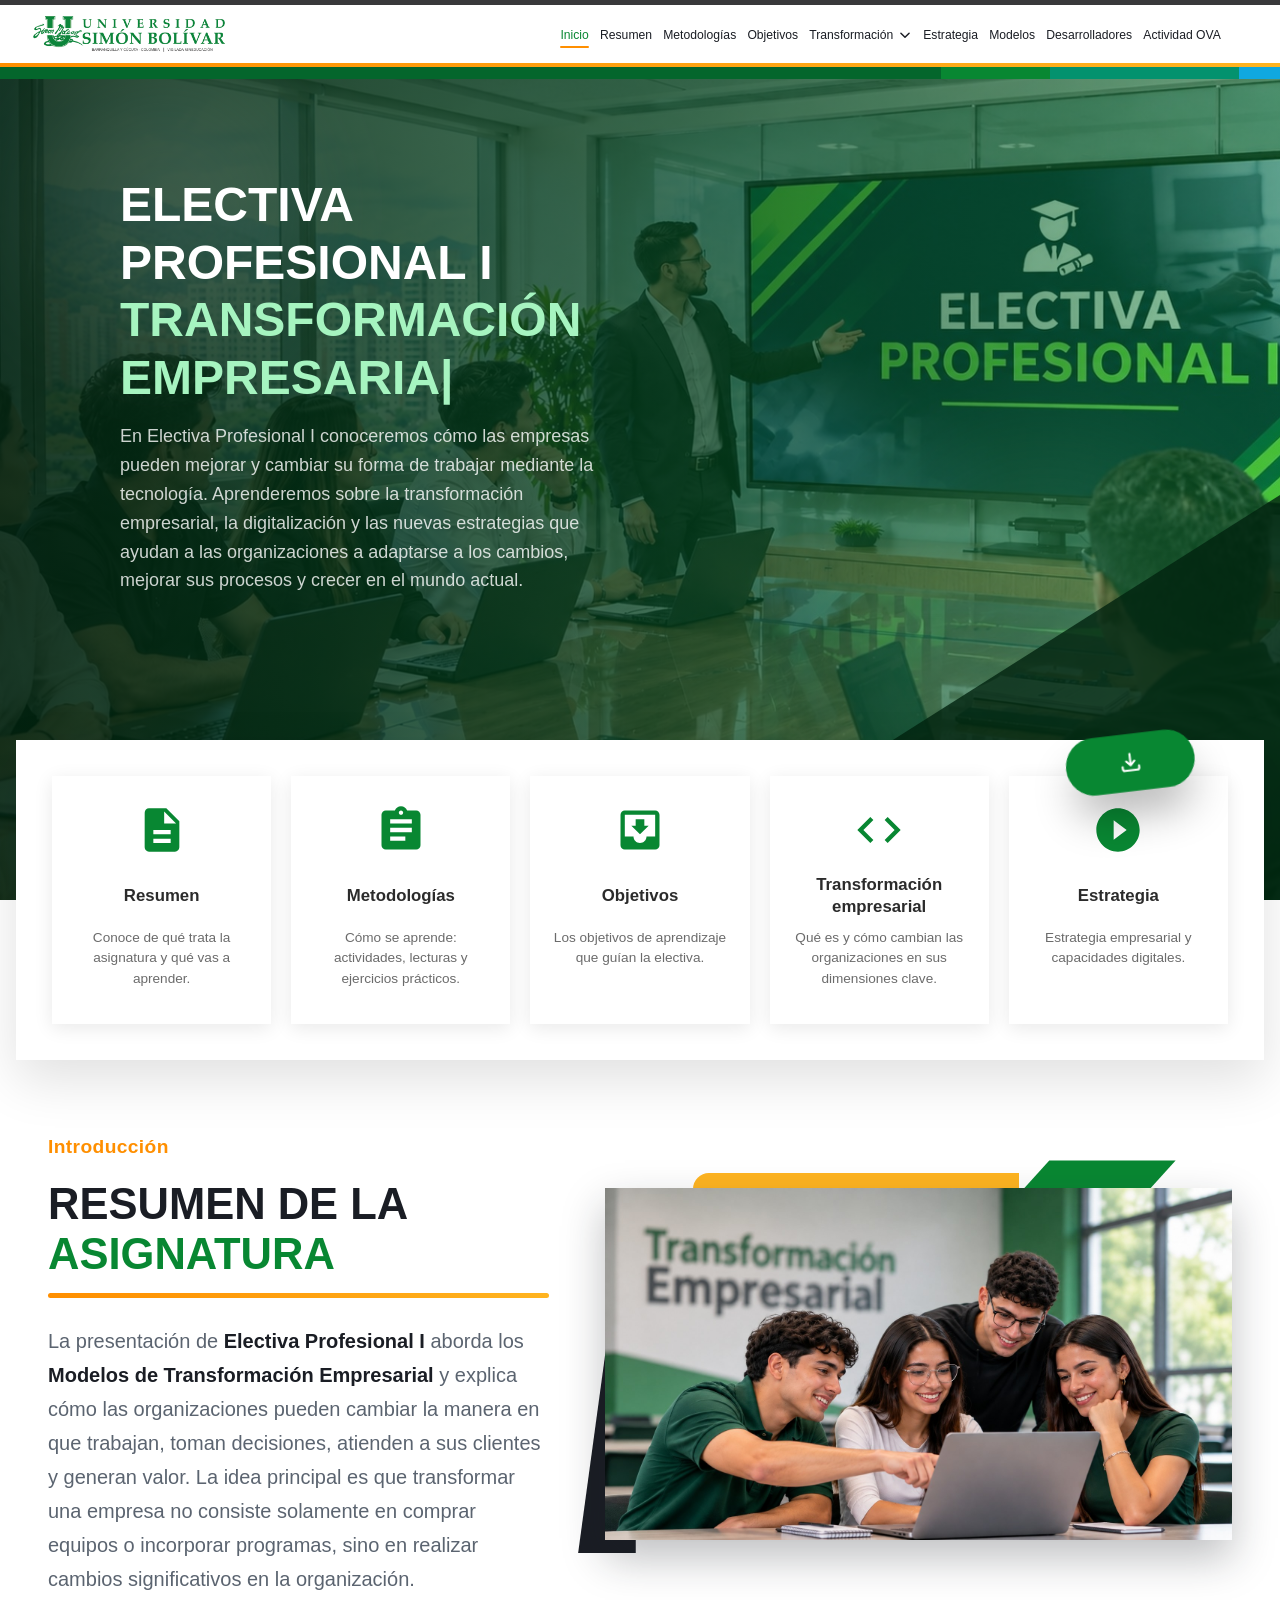
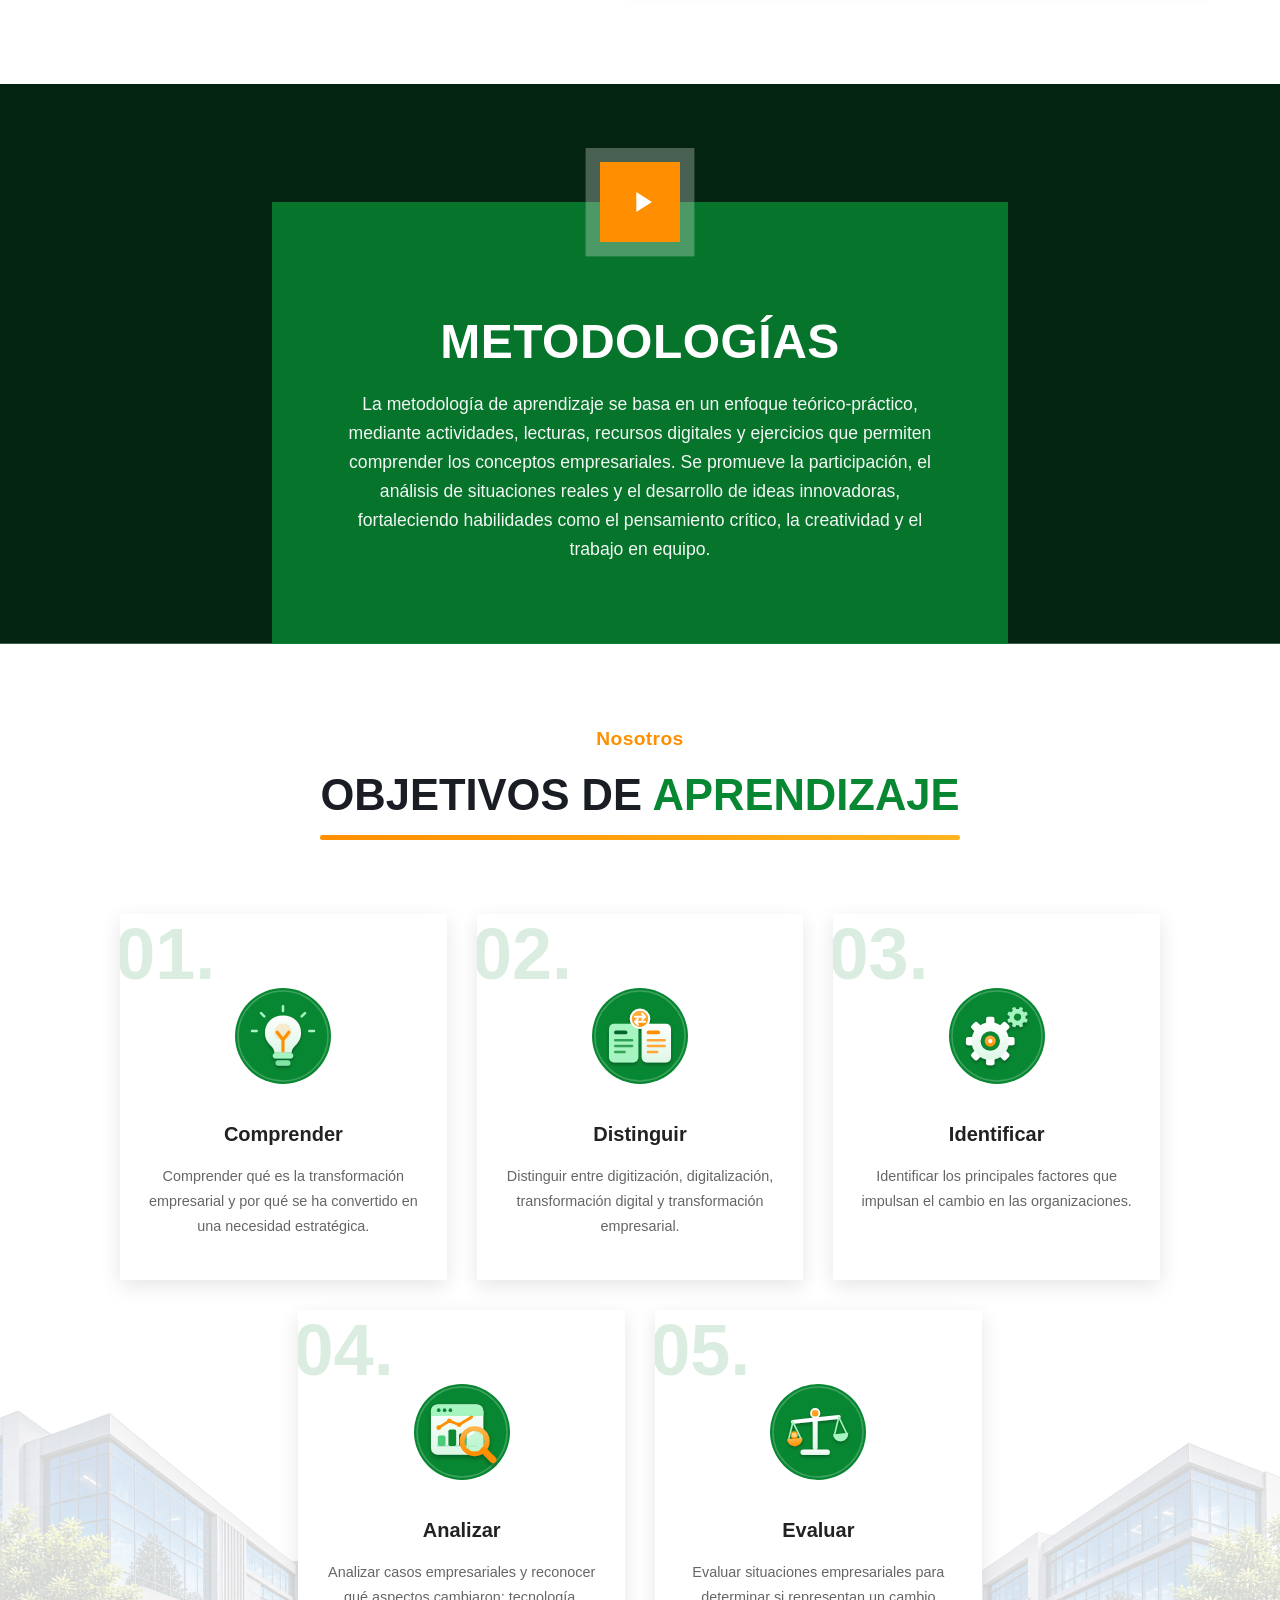
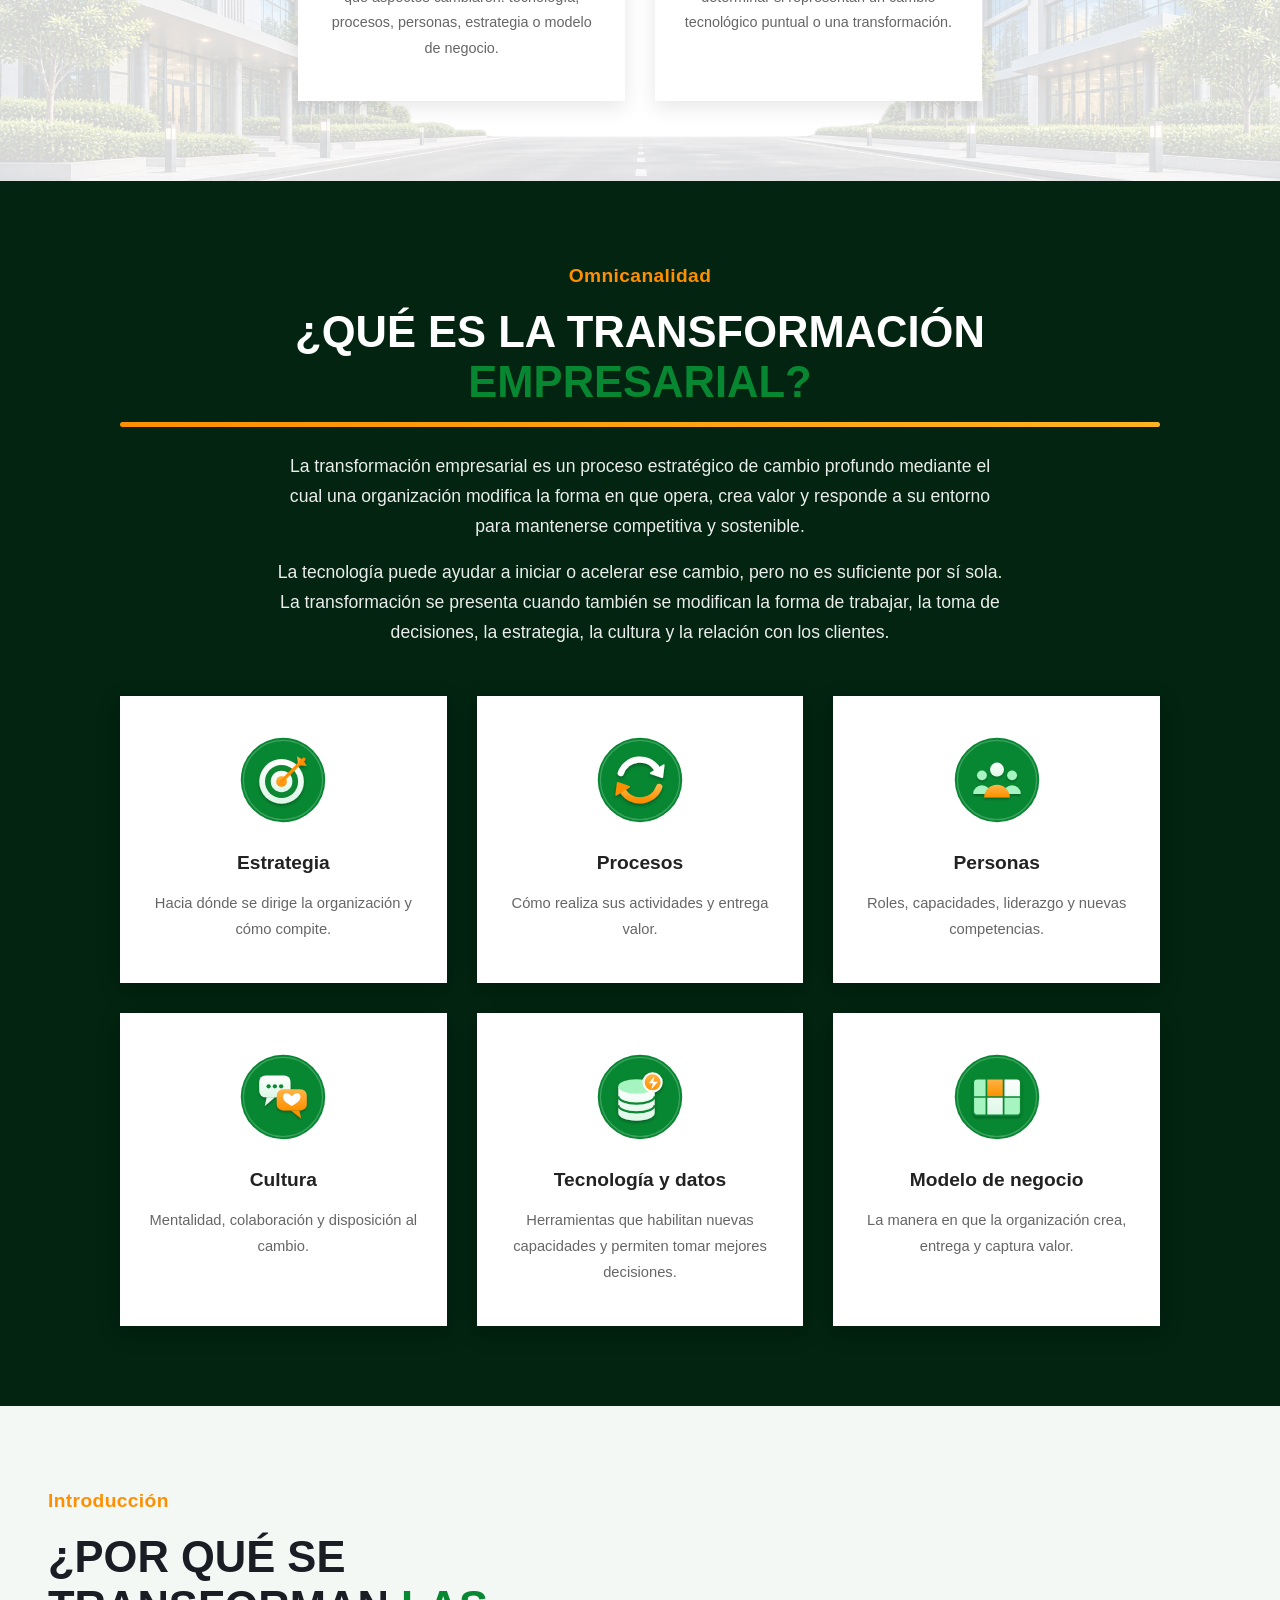
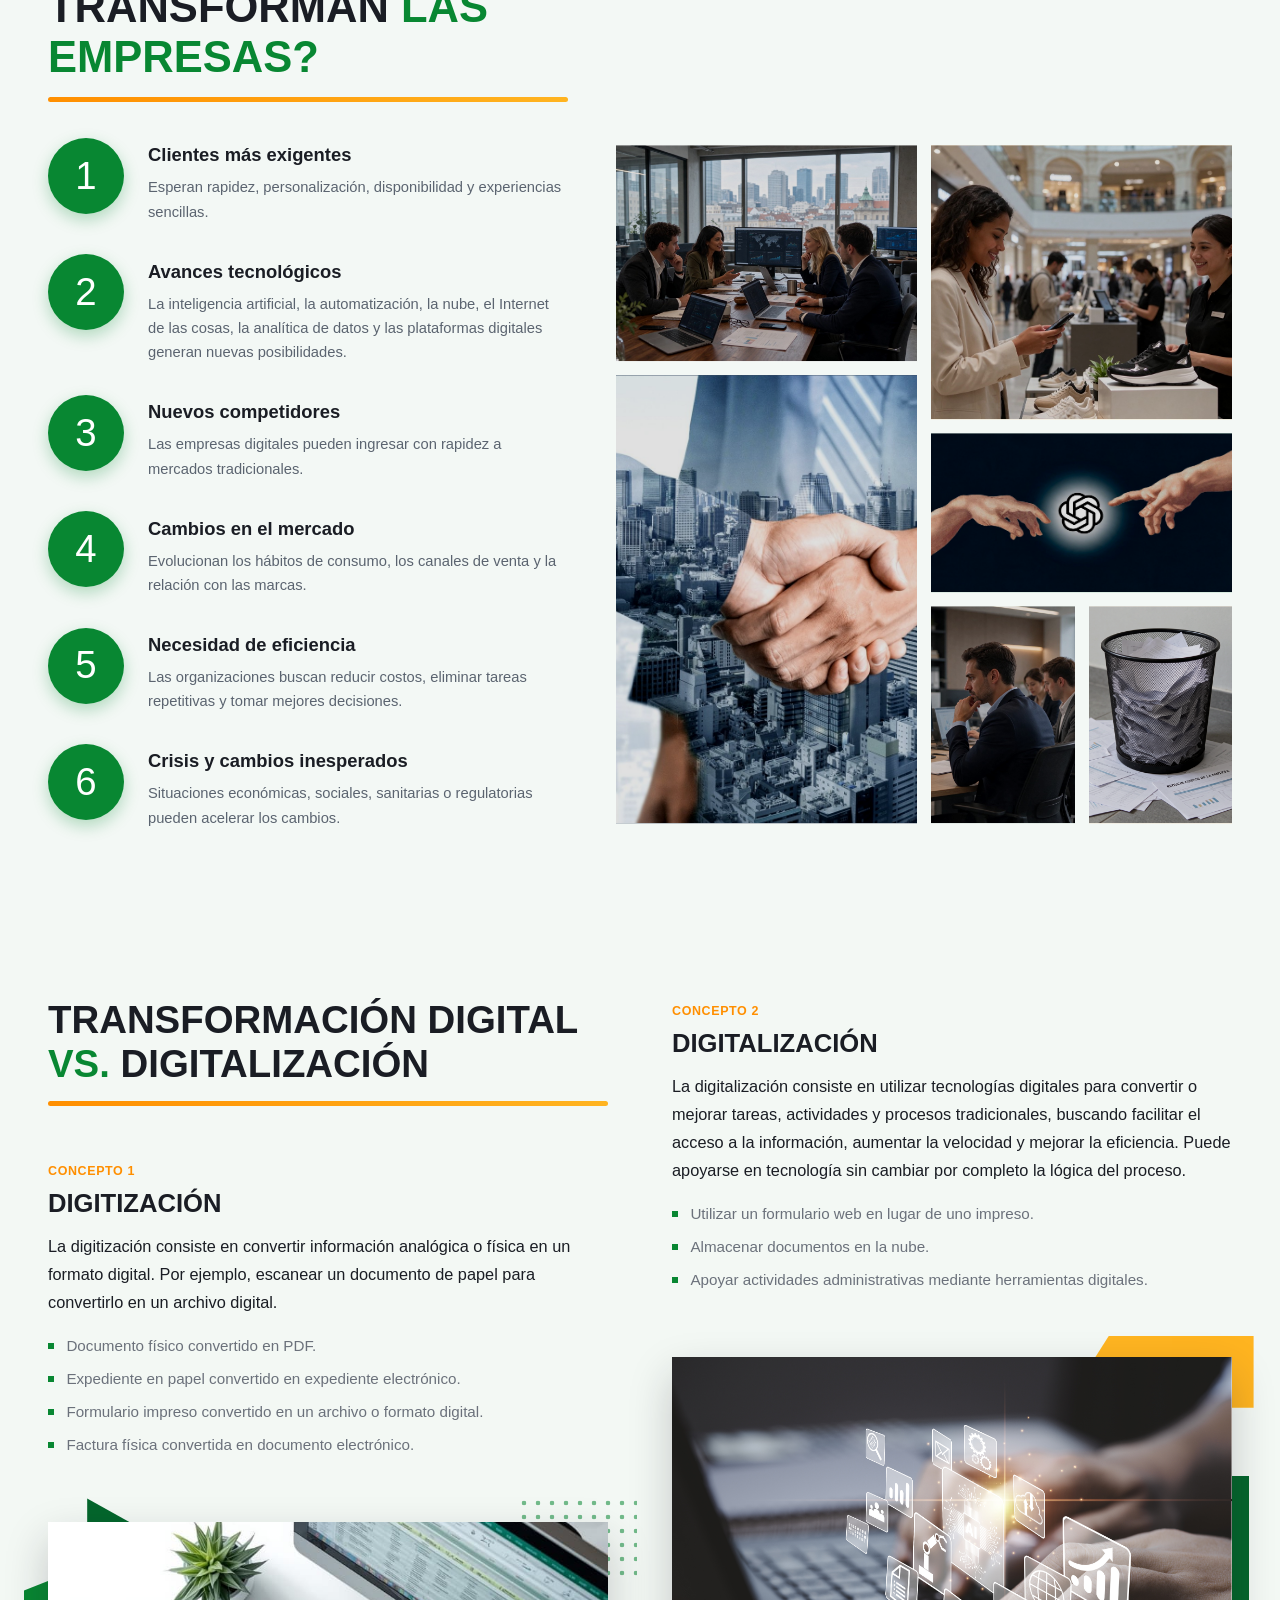
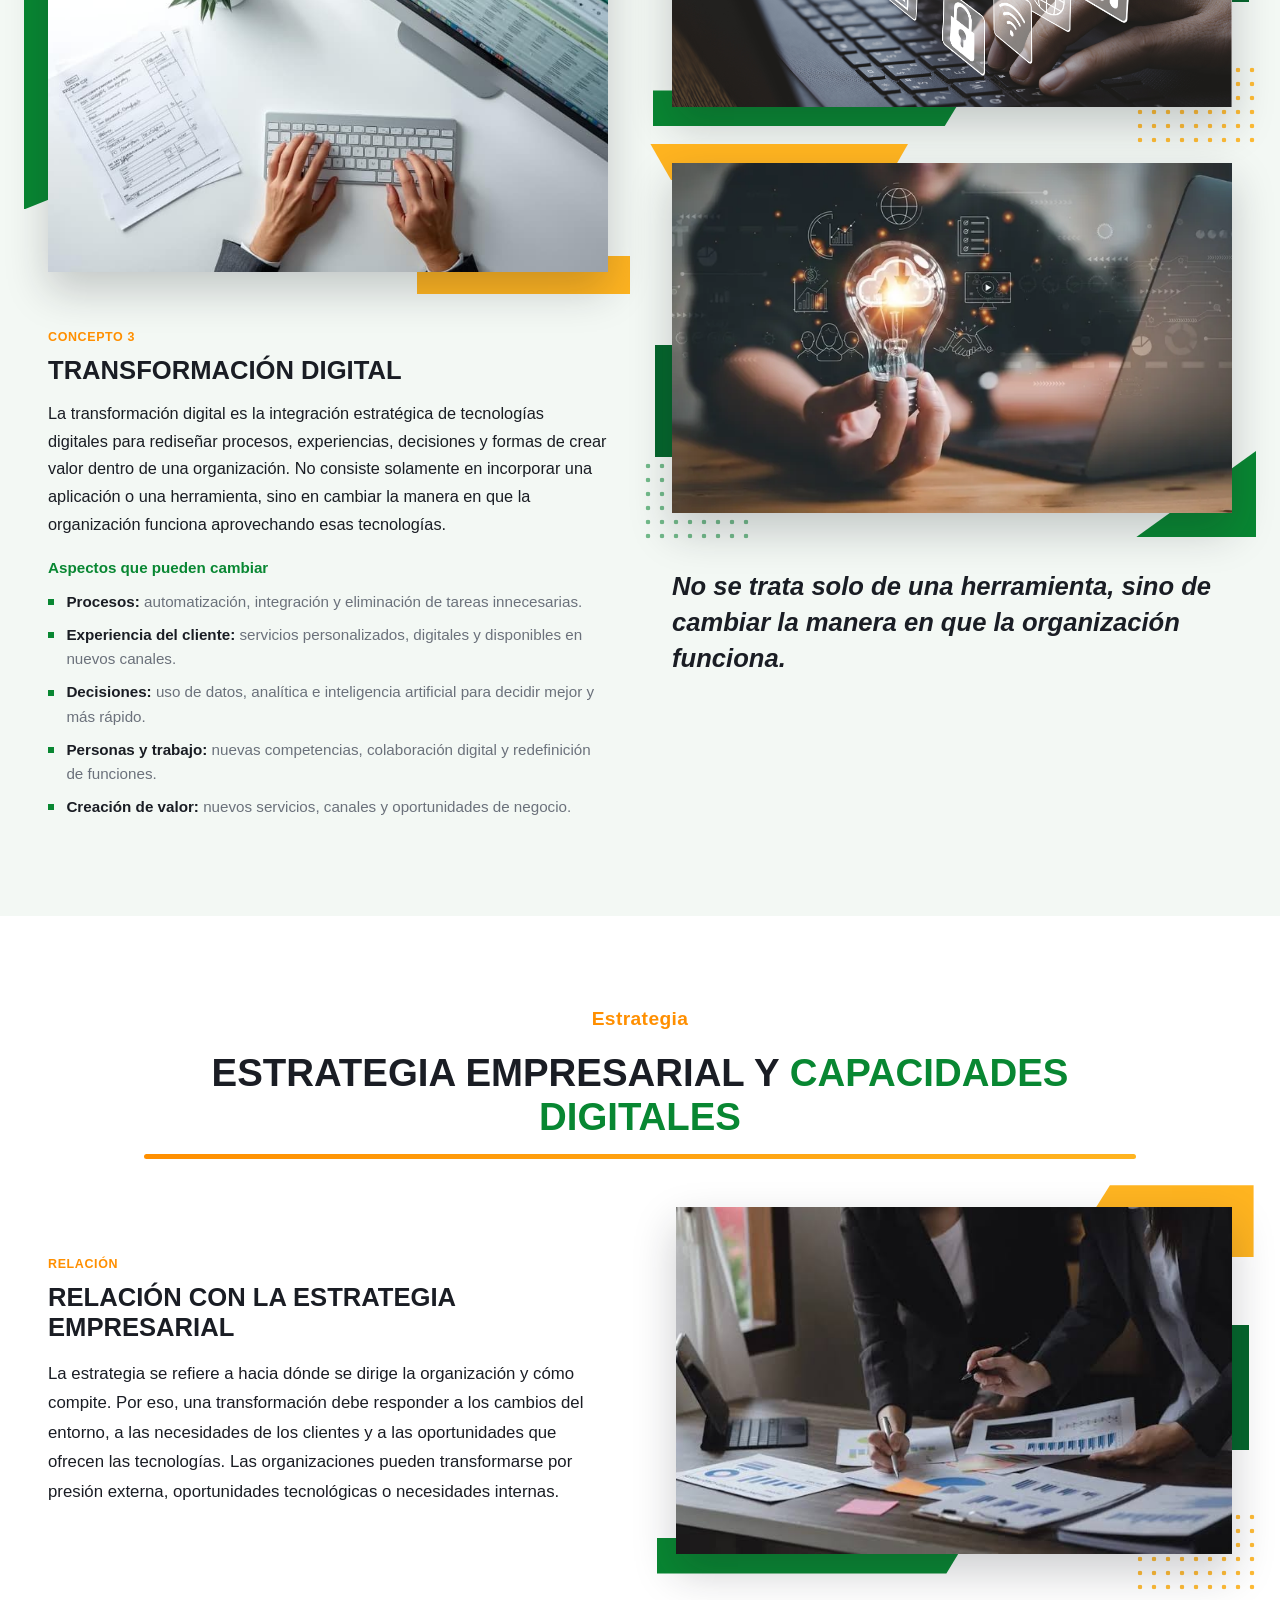
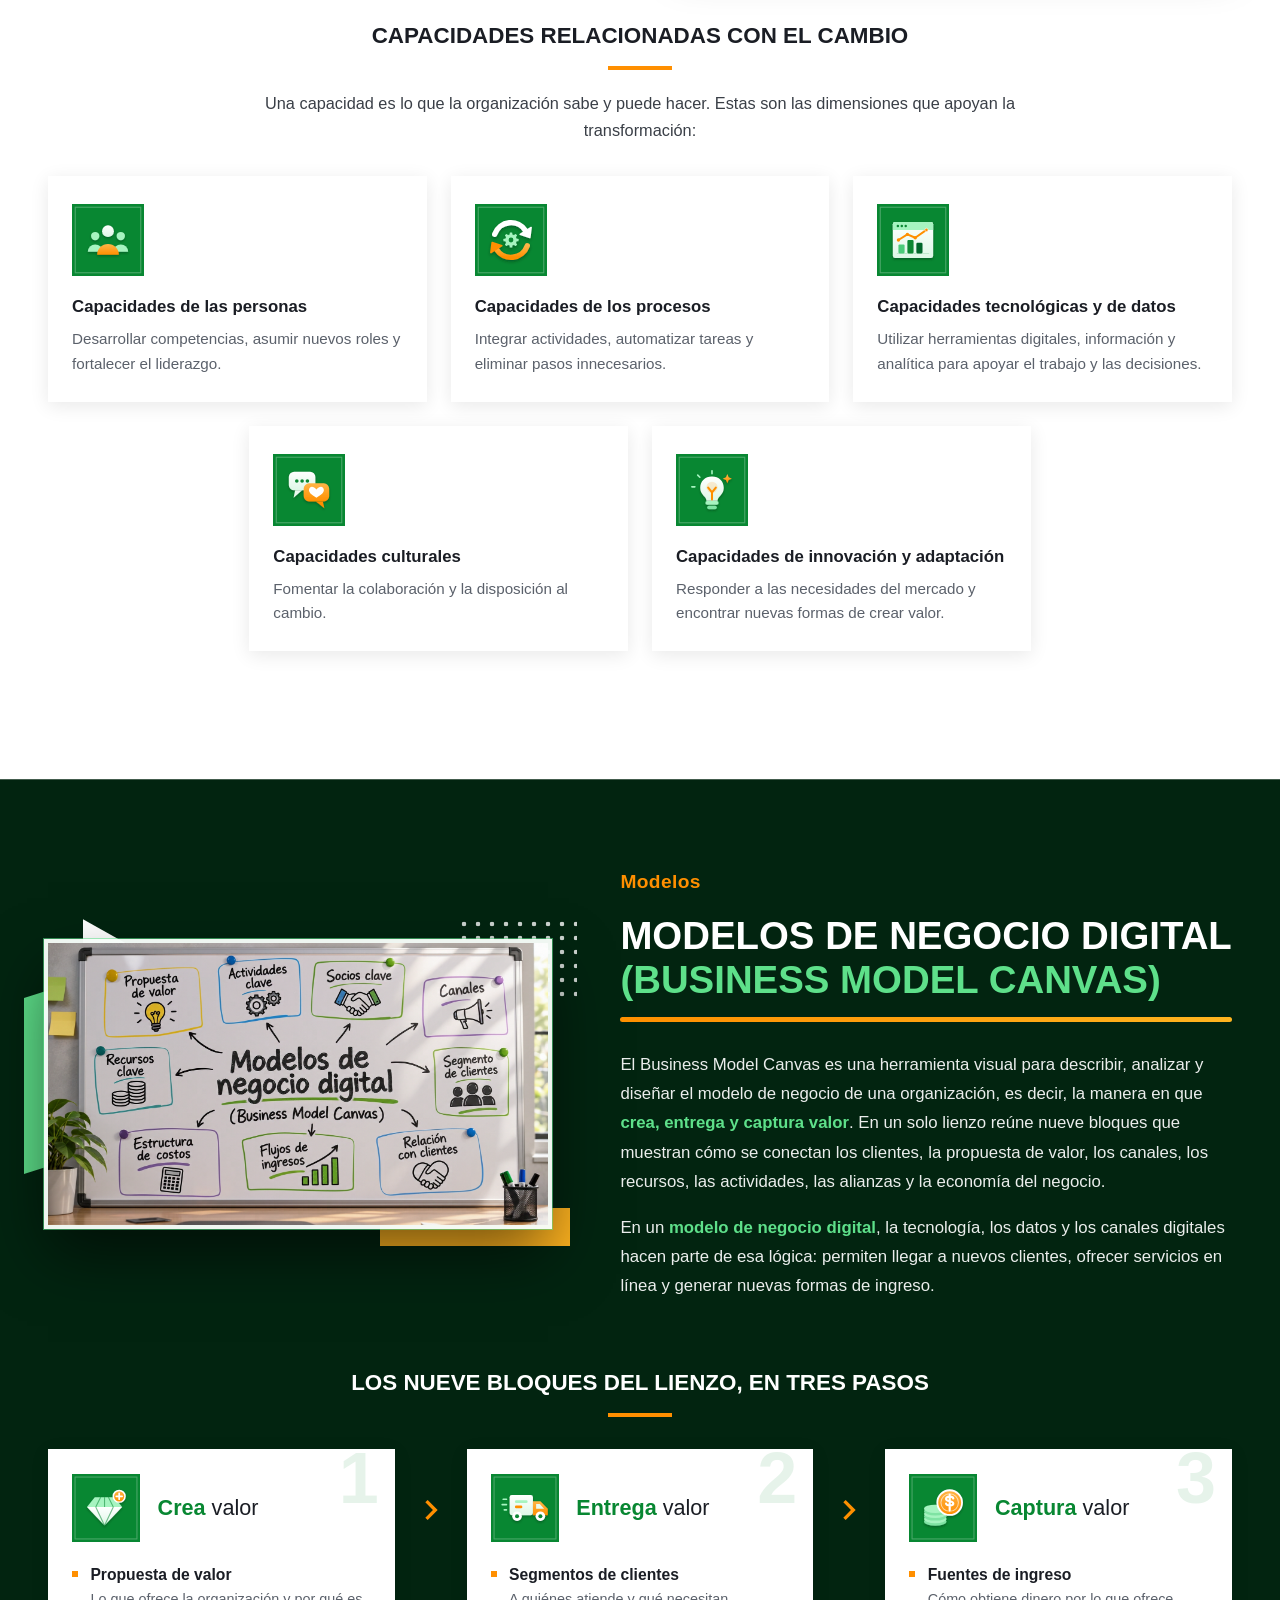
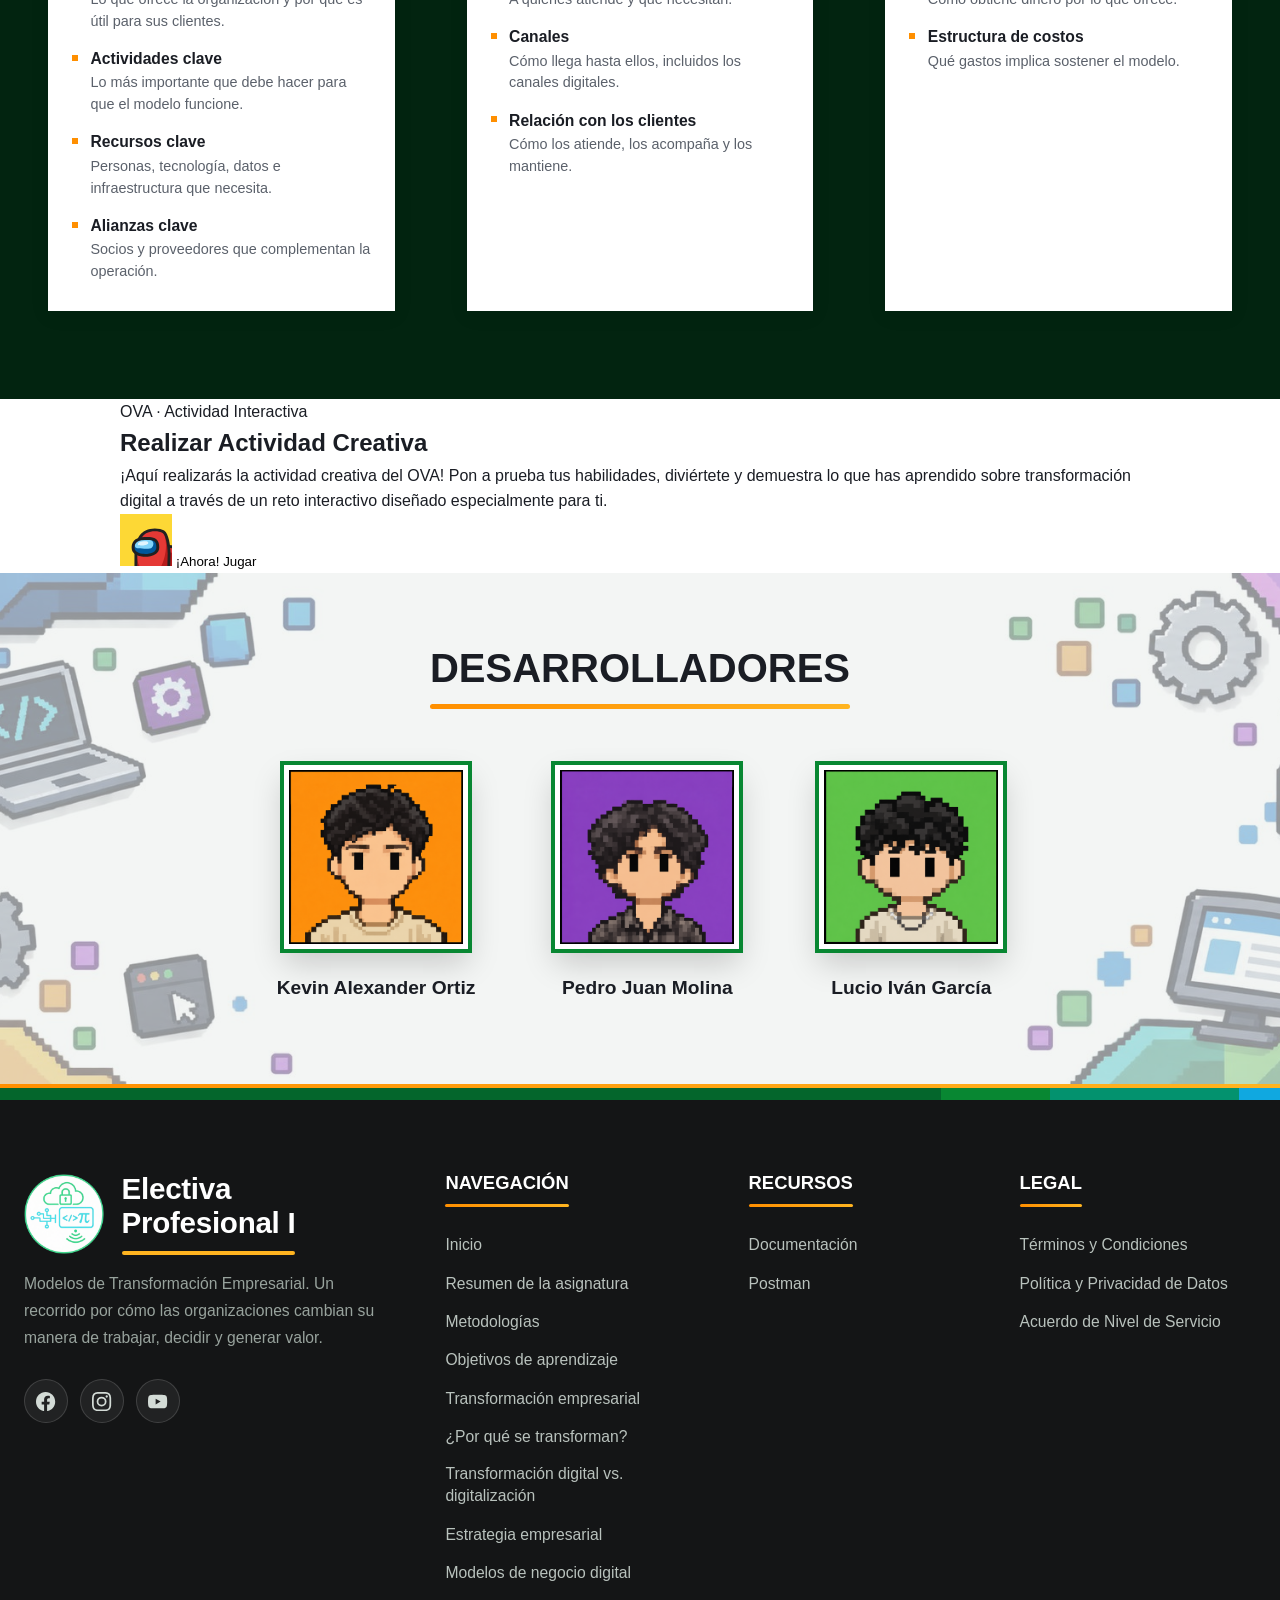
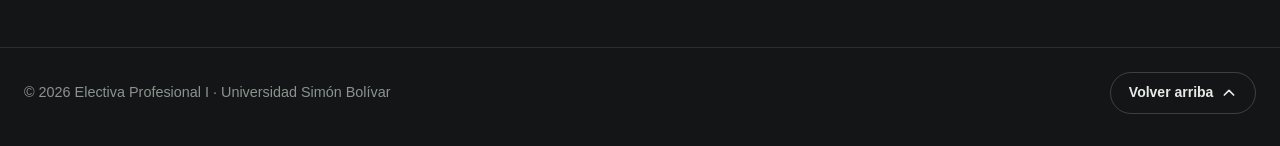
==== commit 6b0ad4cd: "Add files via upload" ====
--- a/index.html
+++ b/index.html
@@ -33,7 +33,7 @@
                 <li><a href="#estrategia">Estrategia</a></li>
                 <li><a href="#modelos-negocio">Modelos</a></li>
                 <li><a href="#desarrolladores">Desarrolladores</a></li>
-                <li><a href="#contacto">Contacto</a></li>
+                <li><a href="#actividad-ova">Actividad OVA</a></li>
             </ul>
 
 
@@ -74,7 +74,7 @@
             <a href="#estrategia">Estrategia</a>
             <a href="#modelos-negocio">Modelos</a>
             <a href="#desarrolladores">Desarrolladores</a>
-            <a href="#contacto">Contacto</a>
+            <a href="#actividad-ova">Actividad OVA</a>
         </div>
     </nav>
 
@@ -864,6 +864,38 @@
         </div>
     </section>
 
+    <!-- Sección Actividad Creativa -->
+    <section class="actividad-creativa-section" id="actividad-ova">
+        <div class="container">
+            <div class="actividad-creativa-wrapper reveal">
+                <span class="actividad-creativa-eyebrow">OVA · Actividad Interactiva</span>
+                <h2 class="actividad-creativa-title">Realizar Actividad <span class="act-verde">Creativa</span></h2>
+                <p class="actividad-creativa-desc">
+                    ¡Aquí realizarás la actividad creativa del OVA! Pon a prueba tus habilidades,
+                    diviértete y demuestra lo que has aprendido sobre transformación digital
+                    a través de un reto interactivo diseñado especialmente para ti.
+                </p>
+                <a href="pacman/pacman.html" class="actividad-btn-link">
+                    <button class="actividad-btn">
+                        <svg xmlns="http://www.w3.org/2000/svg" viewBox="0 0 36 36" width="52px" height="52px">
+                            <rect width="36" height="36" x="0" y="0" fill="#fdd835"></rect>
+                            <path fill="#e53935" d="M38.67,42H11.52C11.27,40.62,11,38.57,11,36c0-5,0-11,0-11s1.44-7.39,3.22-9.59 c1.67-2.06,2.76-3.48,6.78-4.41c3-0.7,7.13-0.23,9,1c2.15,1.42,3.37,6.67,3.81,11.29c1.49-0.3,5.21,0.2,5.5,1.28 C40.89,30.29,39.48,38.31,38.67,42z"></path>
+                            <path fill="#b71c1c" d="M39.02,42H11.99c-0.22-2.67-0.48-7.05-0.49-12.72c0.83,4.18,1.63,9.59,6.98,9.79 c3.48,0.12,8.27,0.55,9.83-2.45c1.57-3,3.72-8.95,3.51-15.62c-0.19-5.84-1.75-8.2-2.13-8.7c0.59,0.66,3.74,4.49,4.01,11.7 c0.03,0.83,0.06,1.72,0.08,2.66c4.21-0.15,5.93,1.5,6.07,2.35C40.68,33.85,39.8,38.9,39.02,42z"></path>
+                            <path fill="#212121" d="M35,27.17c0,3.67-0.28,11.2-0.42,14.83h-2C32.72,38.42,33,30.83,33,27.17 c0-5.54-1.46-12.65-3.55-14.02c-1.65-1.08-5.49-1.48-8.23-0.85c-3.62,0.83-4.57,1.99-6.14,3.92L15,16.32 c-1.31,1.6-2.59,6.92-3,8.96v10.8c0,2.58,0.28,4.61,0.54,5.92H10.5c-0.25-1.41-0.5-3.42-0.5-5.92l0.02-11.09 c0.15-0.77,1.55-7.63,3.43-9.94l0.08-0.09c1.65-2.03,2.96-3.63,7.25-4.61c3.28-0.76,7.67-0.25,9.77,1.13 C33.79,13.6,35,22.23,35,27.17z"></path>
+                            <path fill="#01579b" d="M17.165,17.283c5.217-0.055,9.391,0.283,9,6.011c-0.391,5.728-8.478,5.533-9.391,5.337 c-0.913-0.196-7.826-0.043-7.696-5.337C9.209,18,13.645,17.32,17.165,17.283z"></path>
+                            <path fill="#212121" d="M40.739,37.38c-0.28,1.99-0.69,3.53-1.22,4.62h-2.43c0.25-0.19,1.13-1.11,1.67-4.9 c0.57-4-0.23-11.79-0.93-12.78c-0.4-0.4-2.63-0.8-4.37-0.89l0.1-1.99c1.04,0.05,4.53,0.31,5.71,1.49 C40.689,24.36,41.289,33.53,40.739,37.38z"></path>
+                            <path fill="#81d4fa" d="M10.154,20.201c0.261,2.059-0.196,3.351,2.543,3.546s8.076,1.022,9.402-0.554 c1.326-1.576,1.75-4.365-0.891-5.267C19.336,17.287,12.959,16.251,10.154,20.201z"></path>
+                            <path fill="#212121" d="M17.615,29.677c-0.502,0-0.873-0.03-1.052-0.069c-0.086-0.019-0.236-0.035-0.434-0.06 c-5.344-0.679-8.053-2.784-8.052-6.255c0.001-2.698,1.17-7.238,8.986-7.32l0.181-0.002c3.444-0.038,6.414-0.068,8.272,1.818 c1.173,1.191,1.712,3,1.647,5.53c-0.044,1.688-0.785,3.147-2.144,4.217C22.785,29.296,19.388,29.677,17.615,29.677z M17.086,17.973 c-7.006,0.074-7.008,4.023-7.008,5.321c-0.001,3.109,3.598,3.926,6.305,4.27c0.273,0.035,0.48,0.063,0.601,0.089 c0.563,0.101,4.68,0.035,6.855-1.732c0.865-0.702,1.299-1.57,1.326-2.653c0.051-1.958-0.301-3.291-1.073-4.075 c-1.262-1.281-3.834-1.255-6.825-1.222L17.086,17.973z"></path>
+                            <path fill="#e1f5fe" d="M15.078,19.043c1.957-0.326,5.122-0.529,4.435,1.304c-0.489,1.304-7.185,2.185-7.185,0.652 C12.328,19.467,15.078,19.043,15.078,19.043z"></path>
+                        </svg>
+                        <span class="now">¡Ahora!</span>
+                        <span class="play">Jugar</span>
+                    </button>
+                </a>
+            </div>
+        </div>
+    </section>
+
     <section class="developers" id="desarrolladores">
         <div class="container">
             <div class="developers-header reveal">
--- a/css/styles.css
+++ b/css/styles.css
@@ -0,0 +1,3423 @@
+*, *::before, *::after {
+    margin: 0;
+    padding: 0;
+    box-sizing: border-box;
+}
+
+html {
+    scroll-behavior: smooth;
+    overflow-x: hidden;
+    max-width: 100%;
+}
+
+body {
+    font-family: 'Inter', -apple-system, BlinkMacSystemFont, sans-serif;
+    color: #1A1D24;
+    background: #fff;
+    line-height: 1.6;
+    overflow-x: hidden;
+    max-width: 100%;
+    position: relative;
+}
+
+a {
+    text-decoration: none;
+    color: inherit;
+}
+
+button {
+    cursor: pointer;
+    border: none;
+    background: none;
+    font-family: inherit;
+}
+
+img {
+    max-width: 100%;
+    height: auto;
+}
+
+.container {
+    max-width: 1200px;
+    margin: 0 auto;
+    padding: 0 1rem;
+}
+
+@media (min-width: 640px) {
+    .container {
+        padding: 0 2rem;
+    }
+}
+
+@media (min-width: 1024px) {
+    .container {
+        padding: 0 80px;
+    }
+}
+
+.section-header {
+    text-align: center;
+    margin-bottom: 3rem;
+}
+
+.section-header h2 {
+    font-size: 1.5rem;
+    font-weight: 800;
+    margin-bottom: 0.75rem;
+}
+
+@media (min-width: 640px) {
+    .section-header h2 {
+        font-size: 2rem;
+    }
+}
+
+@media (min-width: 1024px) {
+    .section-header h2 {
+        font-size: 2.25rem;
+    }
+}
+
+.section-header p {
+    color: #6b7280;
+}
+
+.section-header strong {
+    color: #088732;
+}
+
+:root {
+    --verde: #088732;
+    --verde-oscuro: #04662C;
+    --acento: #FF8F00;
+}
+
+html {
+    scroll-padding-top: 96px;
+}
+
+.main-nav {
+    position: fixed;
+    top: 0;
+    left: 0;
+    right: 0;
+    z-index: 50;
+    background: #fff;
+    transition: box-shadow 0.3s;
+}
+
+.main-nav.scrolled {
+    box-shadow: 0 6px 20px rgba(0, 0, 0, 0.14);
+}
+
+.nav-strip {
+    height: 5px;
+    background: #39393B;
+}
+
+.nav-container {
+    max-width: 1400px;
+    margin: 0 auto;
+    padding: 0.5rem 1rem;
+    display: flex;
+    align-items: center;
+    justify-content: space-between;
+    gap: 1rem;
+}
+
+@media (min-width: 640px) {
+    .nav-container {
+        padding: 0.6rem 2rem;
+    }
+}
+
+.logo {
+    display: flex;
+    align-items: center;
+    gap: 1rem;
+    flex-shrink: 0;
+}
+
+.logo img {
+    height: 2.25rem;
+    width: auto;
+    display: block;
+}
+
+@media (min-width: 768px) {
+    .logo img {
+        height: 2.75rem;
+    }
+}
+
+.nav-links {
+    display: none;
+    list-style: none;
+    align-items: center;
+    gap: 1.25rem;
+    margin-left: auto;
+}
+
+@media (min-width: 1024px) {
+    .nav-links {
+        display: flex;
+    }
+}
+
+.nav-links a {
+    color: #1A1D24;
+    font-size: 0.875rem;
+    font-weight: 500;
+    position: relative;
+    padding-bottom: 0.25rem;
+    white-space: nowrap;
+    transition: color 0.2s;
+}
+
+.nav-links a:hover,
+.nav-links a.active {
+    color: var(--verde);
+}
+
+.nav-links a::after {
+    content: '';
+    position: absolute;
+    left: 0;
+    bottom: -2px;
+    height: 2px;
+    width: 0;
+    background: var(--acento);
+    border-radius: 9999px;
+    transition: width 0.3s;
+}
+
+.nav-links a.active::after,
+.nav-links a:hover::after {
+    width: 100%;
+}
+
+.nav-right {
+    display: none;
+    align-items: center;
+    gap: 1rem;
+    margin-left: 1.25rem;
+}
+
+@media (min-width: 1024px) {
+    .nav-right {
+        display: flex;
+    }
+}
+
+.social-icons {
+    display: none;
+    gap: 0.75rem;
+}
+
+@media (min-width: 1180px) {
+    .social-icons {
+        display: flex;
+    }
+}
+
+.social-icons { align-items: center; }
+
+.social-icons a {
+    display: flex;
+    align-items: center;
+    color: #6B7280;
+    transition: color 0.2s;
+}
+
+.social-icons a svg { display: block; }
+
+.social-icons a:hover {
+    color: var(--verde);
+}
+
+.btn-login {
+    padding: 0.5rem 1.25rem;
+    background: var(--verde);
+    color: #fff;
+    font-weight: 600;
+    font-size: 0.875rem;
+    border-radius: 9999px;
+    transition: background 0.3s;
+}
+
+.btn-login:hover {
+    background: var(--verde-oscuro);
+}
+
+@media (min-width: 1024px) and (max-width: 1279px) {
+    .nav-links { gap: 0.85rem; }
+    .nav-links a { font-size: 0.8rem; }
+    .logo img { height: 2.4rem; }
+    .nav-right { margin-left: 0.9rem; }
+}
+
+@media (min-width: 1280px) {
+    .nav-links { gap: 1.1rem; }
+}
+
+@media (min-width: 1024px) and (max-width: 1439px) {
+    .social-icons { display: none; }
+}
+
+.nav-stripe {
+    height: 16px;
+    background:
+        linear-gradient(90deg, #FF8F00, #FFB420) top / 100% 4px no-repeat,
+        linear-gradient(90deg, #04662C 0 73.5%, #088732 73.5% 82%, #03926E 82% 96.8%, #10A8E0 96.8% 100%) bottom / 100% 12px no-repeat;
+}
+
+.menu-toggle {
+    width: 2.5rem;
+    height: 2.5rem;
+    background: transparent;
+    border-radius: 0.5rem;
+    color: #6B7280;
+    display: flex;
+    align-items: center;
+    justify-content: center;
+    transition: color 0.2s;
+    -webkit-tap-highlight-color: transparent;
+}
+
+.menu-toggle:hover {
+    background: transparent;
+    color: #4B5563;
+}
+
+@media (min-width: 1024px) {
+    .menu-toggle {
+        display: none;
+    }
+}
+
+.mobile-menu {
+    background: #fff;
+    border-top: 1px solid #E5E7EB;
+    box-shadow: 0 12px 24px rgba(0, 0, 0, 0.12);
+    padding: 0 1rem;
+    position: absolute;
+    top: 100%;
+    left: 0;
+    right: 0;
+    overflow: hidden;
+    max-height: 0;
+    opacity: 0;
+    visibility: hidden;
+    transform: translateY(-8px);
+    transition:
+        max-height 0.4s cubic-bezier(0.4, 0, 0.2, 1),
+        padding 0.4s cubic-bezier(0.4, 0, 0.2, 1),
+        opacity 0.3s ease,
+        transform 0.4s cubic-bezier(0.4, 0, 0.2, 1),
+        visibility 0s linear 0.4s;
+}
+
+.mobile-menu.active {
+    max-height: 360px;
+    padding: 1rem;
+    opacity: 1;
+    visibility: visible;
+    transform: translateY(0);
+    transition:
+        max-height 0.4s cubic-bezier(0.4, 0, 0.2, 1),
+        padding 0.4s cubic-bezier(0.4, 0, 0.2, 1),
+        opacity 0.3s ease,
+        transform 0.4s cubic-bezier(0.4, 0, 0.2, 1),
+        visibility 0s;
+}
+
+.mobile-menu > a {
+    opacity: 0;
+    transform: translateY(-8px);
+    transition: opacity 0.25s ease, transform 0.25s ease;
+}
+
+.mobile-menu.active > a {
+    opacity: 1;
+    transform: translateY(0);
+}
+
+.mobile-menu.active > a:nth-child(1) { transition-delay: 0.08s; }
+.mobile-menu.active > a:nth-child(2) { transition-delay: 0.13s; }
+.mobile-menu.active > a:nth-child(3) { transition-delay: 0.18s; }
+.mobile-menu.active > a:nth-child(4) { transition-delay: 0.23s; }
+.mobile-menu.active > a:nth-child(5) { transition-delay: 0.28s; }
+.mobile-menu.active > a:nth-child(6) { transition-delay: 0.33s; }
+.mobile-menu.active > a:nth-child(7) { transition-delay: 0.38s; }
+
+.menu-toggle svg {
+    animation: iconSwap 0.3s ease;
+}
+
+@keyframes iconSwap {
+    from { transform: rotate(-90deg) scale(0.6); opacity: 0; }
+    to   { transform: rotate(0) scale(1); opacity: 1; }
+}
+
+.mobile-menu a {
+    display: block;
+    color: #1A1D24;
+    font-weight: 500;
+    padding: 0.5rem 0;
+}
+
+.mobile-menu a.active {
+    color: var(--verde);
+}
+
+.btn-login-mobile {
+    display: block;
+    width: 100%;
+    text-align: center;
+    padding: 0.5rem;
+    background: var(--verde);
+    color: #fff !important;
+    font-weight: 600;
+    border-radius: 9999px;
+    margin-top: 0.75rem;
+}
+
+.hero {
+    position: relative;
+    min-height: 100vh;
+    background:
+        linear-gradient(90deg, rgba(2, 36, 16, 0.90) 0%, rgba(4, 67, 31, 0.75) 50%, rgba(8, 135, 50, 0.45) 100%),
+        url('../images/hero-bg.jpg') center / cover no-repeat;
+    overflow: hidden;
+    padding-top: 7rem;
+    padding-bottom: 0;
+}
+
+.hero-bg {
+    position: absolute;
+    inset: 0;
+    opacity: 0.1;
+    pointer-events: none;
+}
+
+.hero-bg::before {
+    content: '';
+    position: absolute;
+    top: 5rem;
+    left: 2.5rem;
+    width: 16rem;
+    height: 16rem;
+    background: #fff;
+    border-radius: 50%;
+    filter: blur(60px);
+}
+
+.hero-bg::after {
+    content: '';
+    position: absolute;
+    bottom: 5rem;
+    right: 2.5rem;
+    width: 24rem;
+    height: 24rem;
+    background: #A6F4C0;
+    border-radius: 50%;
+    filter: blur(60px);
+}
+
+.hero-triangle {
+    position: absolute;
+    bottom: 0;
+    right: 0;
+    width: 50%;
+    height: 45%;
+    background: rgba(2, 36, 16, 0.80);
+    clip-path: polygon(100% 0, 100% 100%, 0 100%);
+    z-index: 1;
+}
+
+.hero-container {
+    position: relative;
+    z-index: 10;
+    max-width: 1200px;
+    margin: 0 auto;
+    padding: 0 1rem;
+    display: grid;
+    grid-template-columns: 1fr;
+    gap: 2rem;
+    align-items: start;
+    min-height: calc(100vh - 200px);
+}
+
+@media (min-width: 640px) {
+    .hero-container {
+        padding: 0 2rem;
+    }
+}
+
+@media (min-width: 1024px) {
+    .hero-container {
+        grid-template-columns: 1fr 1fr;
+        padding: 0 80px;
+    }
+}
+
+.hero-content {
+    color: #fff;
+    padding-top: 2rem;
+    padding-bottom: 4rem;
+}
+
+@media (min-width: 1024px) {
+    .hero-content {
+        padding-top: 4rem;
+        padding-bottom: 6rem;
+    }
+}
+
+.hero-content h1 {
+    font-size: 1.875rem;
+    font-weight: 700;
+    line-height: 1.2;
+    margin-bottom: 1rem;
+}
+
+@media (min-width: 640px) {
+    .hero-content h1 {
+        font-size: 2.25rem;
+    }
+}
+
+@media (min-width: 1024px) {
+    .hero-content h1 {
+        font-size: 3rem;
+    }
+}
+
+.typing-text {
+    color: #A6F4C0;
+    display: block;
+}
+
+.typing-text .tt-rest {
+    visibility: hidden;
+}
+
+.typing-text .tt-typed::after {
+    content: '|';
+    display: inline-block;
+    width: 0;
+    overflow: visible;
+    animation: blink 1s infinite;
+    color: #A6F4C0;
+}
+
+@keyframes blink {
+    0%, 100% { opacity: 0; }
+    50% { opacity: 1; }
+}
+
+.hero-subtitle {
+    font-size: 1.125rem;
+    color: rgba(255,255,255,0.8);
+    margin-bottom: 2rem;
+    max-width: 32rem;
+}
+
+.hero-buttons {
+    display: flex;
+    flex-wrap: wrap;
+    gap: 1rem;
+    margin-bottom: 2rem;
+}
+
+.hero-buttons .btn-white,
+.hero-buttons .btn-blue,
+.hero-buttons .btn-orange {
+    display: inline-flex;
+    align-items: center;
+    gap: 0.5rem;
+    padding: 0.75rem 1.5rem;
+    font-weight: 600;
+    border-radius: 9999px;
+    transition: all 0.3s;
+}
+
+.btn-white {
+    background: #fff;
+    color: #1A1D24;
+}
+
+.btn-white:hover {
+    background: #FF8C42;
+    color: #fff;
+}
+
+.btn-blue {
+    background: #088732;
+    color: #fff;
+    border: 1px solid rgba(255,255,255,0.2);
+}
+
+.btn-blue:hover {
+    background: #04662C;
+}
+
+.btn-orange {
+    background: #FF8C42;
+    color: #fff;
+}
+
+.btn-orange:hover {
+    background: #e67d3a;
+}
+
+.hero-mascot {
+    display: flex;
+    flex-direction: column;
+    align-items: center;
+    padding-top: 1rem;
+    position: relative;
+    z-index: 10;
+}
+
+.hero-mascot img {
+    width: 100%;
+    max-width: 28rem;
+    object-fit: contain;
+    filter: drop-shadow(0 20px 40px rgba(0,0,0,0.3));
+    margin-bottom: 1.5rem;
+}
+
+@media (min-width: 1024px) {
+    .hero-mascot img {
+        max-width: 32rem;
+    }
+}
+
+.trustpilot-btn {
+    display: inline-flex;
+    align-items: center;
+    gap: 0.5rem;
+    padding: 0.75rem 1.5rem;
+    background: #fff;
+    color: #1A1D24;
+    font-size: 0.875rem;
+    font-weight: 500;
+    border-radius: 9999px;
+    margin-bottom: 1rem;
+    transition: background 0.2s;
+}
+
+.trustpilot-btn:hover {
+    background: #f3f4f6;
+}
+
+.trustpilot-btn .font-semibold {
+    font-weight: 600;
+}
+
+.decorative-line {
+    width: 100%;
+    max-width: 28rem;
+    height: 2px;
+    background: rgba(59, 130, 246, 0.3);
+    border-radius: 9999px;
+    margin-bottom: 1rem;
+}
+
+.languages-text {
+    color: rgba(255,255,255,0.8);
+    text-align: center;
+    font-size: 0.875rem;
+    max-width: 28rem;
+}
+
+.languages-text strong {
+    color: #fff;
+    font-weight: 600;
+}
+
+.languages-text em {
+    font-style: italic;
+}
+
+.hero-wave {
+    position: relative;
+    z-index: 20;
+    margin-top: -2px;
+}
+
+.hero-wave svg {
+    width: 100%;
+    display: block;
+}
+
+.services {
+    padding: 4rem 0;
+    background: #fff;
+}
+
+.services-grid {
+    display: grid;
+    grid-template-columns: 1fr;
+    gap: 1.5rem;
+}
+
+@media (min-width: 768px) {
+    .services-grid {
+        grid-template-columns: 1fr 1fr;
+    }
+}
+
+.service-card {
+    display: flex;
+    flex-direction: column;
+    align-items: center;
+    gap: 1.5rem;
+    background: #fff;
+    border: 1px solid #f3f4f6;
+    border-radius: 1rem;
+    padding: 1.5rem;
+    transition: box-shadow 0.3s;
+}
+
+@media (min-width: 640px) {
+    .service-card {
+        flex-direction: row;
+    }
+}
+
+.service-card:hover {
+    box-shadow: 0 20px 25px -5px rgba(0,0,0,0.1);
+}
+
+.service-image {
+    width: 8rem;
+    height: 8rem;
+    flex-shrink: 0;
+}
+
+.service-image img {
+    width: 100%;
+    height: 100%;
+    object-fit: contain;
+}
+
+.service-content {
+    text-align: center;
+}
+
+@media (min-width: 640px) {
+    .service-content {
+        text-align: left;
+    }
+}
+
+.service-content h3 {
+    font-size: 1.125rem;
+    font-weight: 700;
+    color: #1A1D24;
+    margin-bottom: 0.5rem;
+}
+
+.service-content p {
+    color: #6b7280;
+    font-size: 0.875rem;
+    margin-bottom: 1rem;
+}
+
+.btn-details {
+    display: inline-flex;
+    align-items: center;
+    gap: 0.5rem;
+    padding: 0.5rem 1.25rem;
+    background: #088732;
+    color: #fff;
+    font-size: 0.875rem;
+    font-weight: 600;
+    border-radius: 9999px;
+    transition: all 0.3s;
+}
+
+.btn-details:hover {
+    background: #04662C;
+    box-shadow: 0 10px 15px -3px rgba(0,0,0,0.1);
+}
+
+.btn-soon {
+    display: inline-flex;
+    align-items: center;
+    gap: 0.5rem;
+    padding: 0.5rem 1.25rem;
+    background: #1A1D24;
+    color: #fff;
+    font-size: 0.875rem;
+    font-weight: 600;
+    border-radius: 9999px;
+    cursor: not-allowed;
+}
+
+.whatsapp-cta {
+    display: flex;
+    flex-direction: column;
+    align-items: center;
+    gap: 1.5rem;
+    background: #f9fafb;
+    border-radius: 1rem;
+    padding: 1.5rem;
+    margin-top: 3rem;
+}
+
+@media (min-width: 640px) {
+    .whatsapp-cta {
+        flex-direction: row;
+        justify-content: space-between;
+        padding: 2rem;
+    }
+}
+
+.whatsapp-cta.dark {
+    background: rgba(255,255,255,0.1);
+    backdrop-filter: blur(10px);
+    color: #fff;
+}
+
+.whatsapp-cta.dark p {
+    color: rgba(255,255,255,0.7);
+}
+
+.whatsapp-cta h3 {
+    font-size: 1.25rem;
+    font-weight: 700;
+    margin-bottom: 0.5rem;
+}
+
+.whatsapp-cta p {
+    color: #6b7280;
+    font-size: 0.875rem;
+}
+
+.btn-whatsapp {
+    display: inline-flex;
+    align-items: center;
+    gap: 0.5rem;
+    padding: 0.75rem 1.5rem;
+    background: #22c55e;
+    color: #fff;
+    font-weight: 600;
+    border-radius: 9999px;
+    white-space: nowrap;
+    transition: background 0.2s;
+    flex-shrink: 0;
+}
+
+.btn-whatsapp:hover {
+    background: #16a34a;
+}
+
+.benefits {
+    padding: 4rem 0;
+    background: #fff;
+}
+
+.benefits-grid {
+    display: grid;
+    grid-template-columns: 1fr;
+    gap: 1.5rem;
+    max-width: 48rem;
+    margin: 0 auto;
+}
+
+@media (min-width: 640px) {
+    .benefits-grid {
+        grid-template-columns: 1fr 1fr;
+    }
+}
+
+.benefit-item {
+    display: flex;
+    gap: 1rem;
+}
+
+.benefit-dot {
+    width: 0.75rem;
+    height: 0.75rem;
+    border-radius: 50%;
+    flex-shrink: 0;
+    margin-top: 0.375rem;
+}
+
+.benefit-dot.blue { background: #3b82f6; }
+.benefit-dot.green { background: #22c55e; }
+.benefit-dot.purple { background: #a855f7; }
+.benefit-dot.orange { background: #f97316; }
+
+.benefit-item h3 {
+    font-size: 1rem;
+    font-weight: 700;
+    margin-bottom: 0.5rem;
+}
+
+.benefit-item p {
+    color: #6b7280;
+    font-size: 0.875rem;
+}
+
+.code-example {
+    position: relative;
+    padding: 4rem 0;
+    background: linear-gradient(135deg, #04662C 0%, #088732 50%, #04662C 100%);
+    overflow: hidden;
+}
+
+.code-bg {
+    position: absolute;
+    inset: 0;
+    opacity: 0.05;
+    pointer-events: none;
+}
+
+.code-bg::before {
+    content: '';
+    position: absolute;
+    bottom: 0;
+    left: 0;
+    width: 24rem;
+    height: 24rem;
+    background: #fff;
+    border-radius: 50%;
+    filter: blur(60px);
+}
+
+.code-example .section-header h2,
+.code-example .section-header p {
+    color: #fff;
+}
+
+.code-example .section-header p {
+    opacity: 0.7;
+}
+
+.code-grid {
+    display: grid;
+    grid-template-columns: 1fr;
+    gap: 1.5rem;
+}
+
+@media (min-width: 1024px) {
+    .code-grid {
+        grid-template-columns: 2fr 3fr;
+    }
+}
+
+.headers-table {
+    background: #1A1D24;
+    border-radius: 0.75rem;
+    overflow: hidden;
+}
+
+.table-header {
+    display: grid;
+    grid-template-columns: 1fr 1fr;
+    background: rgba(8, 135, 50, 0.3);
+    padding: 0.75rem 1rem;
+    color: #fff;
+    font-weight: 600;
+    font-size: 0.875rem;
+}
+
+.table-row {
+    display: grid;
+    grid-template-columns: 1fr 1fr;
+    padding: 0.75rem 1rem;
+    border-bottom: 1px solid rgba(255,255,255,0.1);
+}
+
+.table-row:last-child {
+    border-bottom: none;
+}
+
+.text-gray {
+    color: #9ca3af;
+    font-size: 0.875rem;
+}
+
+.badge {
+    display: inline-block;
+    padding: 0.25rem 0.5rem;
+    border-radius: 0.25rem;
+    font-size: 0.75rem;
+    font-family: monospace;
+    font-weight: 500;
+}
+
+.badge.green {
+    background: rgba(34, 197, 94, 0.2);
+    color: #4ade80;
+}
+
+.badge.blue {
+    background: rgba(59, 130, 246, 0.2);
+    color: #60a5fa;
+}
+
+.badge.yellow {
+    background: rgba(234, 179, 8, 0.2);
+    color: #facc15;
+}
+
+.code-block-container {
+    background: #1A1D24;
+    border-radius: 0.75rem;
+    overflow: hidden;
+}
+
+.code-tabs {
+    display: flex;
+    align-items: center;
+    gap: 0.5rem;
+    padding: 0.75rem 1rem;
+    border-bottom: 1px solid rgba(255,255,255,0.1);
+}
+
+.tab-btn {
+    padding: 0.5rem 1rem;
+    border-radius: 0.5rem;
+    font-size: 0.875rem;
+    font-weight: 600;
+    color: rgba(255,255,255,0.5);
+    transition: all 0.2s;
+}
+
+.tab-btn:hover {
+    color: #fff;
+    background: #252A34;
+}
+
+.tab-btn.active {
+    background: #088732;
+    color: #fff;
+    box-shadow: 0 10px 15px -3px rgba(8, 135, 50, 0.3);
+}
+
+.tab-label {
+    margin-left: auto;
+    color: rgba(255,255,255,0.5);
+    font-size: 0.875rem;
+}
+
+.copy-btn {
+    padding: 0.5rem;
+    color: rgba(255,255,255,0.5);
+    border-radius: 0.5rem;
+    transition: all 0.2s;
+}
+
+.copy-btn:hover {
+    background: rgba(255,255,255,0.1);
+    color: #fff;
+}
+
+.window-controls {
+    display: flex;
+    align-items: center;
+    gap: 0.5rem;
+    padding: 0.5rem 1rem;
+    border-bottom: 1px solid rgba(255,255,255,0.1);
+}
+
+.dot {
+    width: 0.75rem;
+    height: 0.75rem;
+    border-radius: 50%;
+}
+
+.dot.red { background: #ef4444; }
+.dot.yellow { background: #eab308; }
+.dot.green { background: #22c55e; }
+
+.code-content {
+    padding: 1rem;
+    overflow-x: auto;
+}
+
+.code-panel {
+    display: none;
+    color: #4ade80;
+    font-family: 'Fira Code', 'Consolas', monospace;
+    font-size: 0.75rem;
+    line-height: 1.5;
+    white-space: pre;
+}
+
+.code-panel.active {
+    display: block;
+}
+
+.how-it-works {
+    position: relative;
+    overflow: hidden;
+    padding: 5rem 0;
+    background: #fff;
+}
+
+.how-it-works::before {
+    content: "";
+    position: absolute;
+    inset: 0;
+    background: url("../images/campus-fondo.png") center bottom / max(100%, 1100px) auto no-repeat;
+    opacity: 0.16;
+    pointer-events: none;
+}
+
+.how-it-works > .container {
+    position: relative;
+    z-index: 1;
+}
+
+@media (max-width: 767px) {
+    .how-it-works { padding-bottom: 10rem; }
+    .how-it-works::before {
+        background-size: 100% auto;
+        background-position: center bottom;
+    }
+}
+
+.hiw-header { text-align: center; margin-bottom: 3rem; }
+
+.hiw-header .svc-eyebrow { display: flex; justify-content: center; }
+
+.hiw-header h2 {
+    display: inline-block;
+    font-size: clamp(2rem, 3.4vw, 3rem);
+    font-weight: 800;
+    line-height: 1.15;
+    color: #1A1D24;
+    text-transform: uppercase;
+    margin: 0 0 1.6rem;
+}
+
+.hiw-header h2 .svc-green { color: var(--verde); }
+
+.hiw-header h2::after {
+    content: "";
+    display: block;
+    width: 100%;
+    height: 5px;
+    margin-top: 0.9rem;
+    border-radius: 999px;
+    background: linear-gradient(90deg, var(--acento), #FFB420);
+}
+
+.hiw-header p {
+    font-size: 1.25rem;
+    line-height: 1.7;
+    color: #5b6470;
+    margin: 0;
+}
+
+.hiw-grid {
+    display: grid;
+    grid-template-columns: 1fr;
+    gap: 1.875rem;
+    max-width: 71.25rem;
+    margin: 0 auto;
+}
+
+@media (min-width: 768px) {
+    .hiw-grid {
+        display: flex;
+        flex-wrap: wrap;
+        justify-content: center;
+    }
+    .hiw-grid .hiw-card { flex: 0 1 calc((100% - 2 * 1.875rem) / 3); }
+}
+
+.hiw-card {
+    position: relative;
+    overflow: hidden;
+    background: #fff;
+    border-radius: 0;
+    padding: 4.5rem 1.75rem 2.5rem;
+    text-align: center;
+    box-shadow: 0 6px 20px rgba(0, 0, 0, 0.10);
+    transition: transform 0.3s, box-shadow 0.3s;
+}
+
+.hiw-card:hover {
+    transform: translateY(-6px);
+    box-shadow: 0 12px 28px rgba(0, 0, 0, 0.16);
+}
+
+.hiw-num {
+    position: absolute;
+    top: 0.25rem;
+    left: -0.3rem;
+    font-size: 4.5rem;
+    font-weight: 800;
+    line-height: 1;
+    color: rgba(8, 135, 50, 0.15);
+    pointer-events: none;
+    user-select: none;
+}
+
+.hiw-icon {
+    width: 6.25rem;
+    height: 6.25rem;
+    margin: 0 auto 2rem;
+}
+
+.hiw-icon svg { width: 100%; height: 100%; display: block; transition: transform 0.35s ease; }
+.hiw-card:hover .hiw-icon svg { transform: scale(1.08) rotate(-3deg); }
+
+.hiw-card h3 {
+    font-size: 1.25rem;
+    font-weight: 700;
+    color: #222;
+    margin-bottom: 0.9rem;
+}
+
+.hiw-card p {
+    color: #666;
+    font-size: 0.9rem;
+    line-height: 1.75;
+}
+
+.tech-stack {
+    position: relative;
+    padding: 5rem 0;
+    background: #022410;
+    overflow: hidden;
+    isolation: isolate;
+    clip-path: inset(0);
+}
+
+.int-video {
+    position: fixed;
+    top: 0;
+    left: 0;
+    width: 100vw;
+    height: 100vh;
+    height: 100lvh;
+    max-width: none;
+    object-fit: cover;
+    z-index: -2;
+    pointer-events: none;
+    background: #022410;
+    transform: translateZ(0);
+    backface-visibility: hidden;
+}
+
+.tech-stack .section-header h2,
+.tech-stack .section-header p {
+    color: #fff;
+}
+
+.tech-stack .hiw-header h2,
+.tech-stack .hiw-header p { color: #fff; }
+
+.tech-stack .hiw-header h2 .svc-green { color: var(--verde); }
+
+.tech-stack .hiw-header p {
+    font-size: 1.1rem;
+    max-width: 46rem;
+    margin: 0 auto;
+    opacity: 0.92;
+}
+
+.tech-stack .hiw-header p + p { margin-top: 1rem; }
+
+.divider {
+    width: 4rem;
+    height: 0.25rem;
+    background: var(--acento);
+    margin: 1.5rem auto 0;
+}
+
+.int-grid {
+    display: grid;
+    grid-template-columns: 1fr;
+    gap: 1.875rem;
+    max-width: 71.25rem;
+    margin: 0 auto;
+}
+
+@media (min-width: 640px) {
+    .int-grid { grid-template-columns: repeat(2, 1fr); }
+}
+
+@media (min-width: 992px) {
+    .int-grid { grid-template-columns: repeat(3, 1fr); }
+}
+
+.int-card {
+    background: #fff;
+    padding: 2.5rem 1.75rem;
+    text-align: center;
+    box-shadow: 0 6px 20px rgba(0, 0, 0, 0.25);
+    transition: transform 0.3s, box-shadow 0.3s;
+}
+
+.int-card:hover {
+    transform: translateY(-6px);
+    box-shadow: 0 14px 30px rgba(0, 0, 0, 0.35);
+}
+
+.int-icon {
+    width: 5.5rem;
+    height: 5.5rem;
+    margin: 0 auto 1.5rem;
+}
+
+.int-icon svg { width: 100%; height: 100%; display: block; }
+
+.int-card h3 {
+    font-size: 1.2rem;
+    font-weight: 700;
+    color: #222;
+    margin-bottom: 0.8rem;
+}
+
+.int-card p {
+    color: #666;
+    font-size: 0.92rem;
+    line-height: 1.75;
+}
+
+.faq {
+    padding: 4rem 0;
+    background: #fff;
+}
+
+.faq-grid {
+    display: grid;
+    grid-template-columns: 1fr;
+    gap: 2rem;
+}
+
+@media (min-width: 1024px) {
+    .faq-grid {
+        grid-template-columns: 1fr 1fr;
+    }
+}
+
+.faq-questions {
+    display: flex;
+    flex-direction: column;
+    gap: 0.75rem;
+}
+
+.faq-btn {
+    display: flex;
+    align-items: center;
+    justify-content: space-between;
+    gap: 1rem;
+    width: 100%;
+    text-align: left;
+    padding: 1rem;
+    border-radius: 0.75rem;
+    border: 1px solid #e5e7eb;
+    background: #fff;
+    font-size: 0.875rem;
+    font-weight: 500;
+    color: #1A1D24;
+    transition: all 0.3s;
+}
+
+.faq-btn:hover {
+    border-color: #d1d5db;
+    background: #f9fafb;
+}
+
+.faq-btn.active {
+    border-color: #088732;
+    background: rgba(8, 135, 50, 0.05);
+    color: #088732;
+}
+
+.faq-btn svg {
+    flex-shrink: 0;
+    transition: transform 0.3s;
+}
+
+.faq-btn.active svg {
+    transform: rotate(180deg);
+}
+
+.faq-answer {
+    background: #1A1D24;
+    border-radius: 1rem;
+    padding: 1.5rem;
+    color: #fff;
+}
+
+.answer-header {
+    display: flex;
+    align-items: center;
+    gap: 0.75rem;
+    margin-bottom: 1rem;
+}
+
+.answer-logo {
+    width: 2.5rem;
+    height: 2.5rem;
+    background: #088732;
+    border-radius: 0.5rem;
+    display: flex;
+    align-items: center;
+    justify-content: center;
+    font-weight: 700;
+}
+
+.answer-title {
+    font-weight: 600;
+}
+
+.answer-subtitle {
+    font-size: 0.875rem;
+    color: rgba(255,255,255,0.5);
+}
+
+.answer-content {
+    font-size: 0.875rem;
+    line-height: 1.7;
+    color: rgba(255,255,255,0.7);
+    max-height: 400px;
+    overflow-y: auto;
+    padding-right: 0.5rem;
+}
+
+.answer-content::-webkit-scrollbar {
+    width: 6px;
+}
+
+.answer-content::-webkit-scrollbar-track {
+    background: transparent;
+}
+
+.answer-content::-webkit-scrollbar-thumb {
+    background-color: #e5e7eb;
+    border-radius: 20px;
+}
+
+.answer-content strong {
+    color: #fff;
+    display: block;
+    margin-top: 1rem;
+    margin-bottom: 0.5rem;
+}
+
+.testimonials {
+    padding: 4rem 0;
+    background: #fff;
+}
+
+.testimonials-carousel {
+    display: flex;
+    gap: 1.5rem;
+    overflow-x: auto;
+    padding-bottom: 1rem;
+    scrollbar-width: none;
+    -ms-overflow-style: none;
+}
+
+.testimonials-carousel::-webkit-scrollbar {
+    display: none;
+}
+
+.testimonial-card {
+    flex-shrink: 0;
+    width: 300px;
+    background: #fff;
+    border: 1px solid #f3f4f6;
+    border-radius: 1rem;
+    padding: 1.5rem;
+    box-shadow: 0 1px 3px rgba(0,0,0,0.05);
+    transition: box-shadow 0.3s;
+}
+
+@media (min-width: 640px) {
+    .testimonial-card {
+        width: 350px;
+    }
+}
+
+.testimonial-card:hover {
+    box-shadow: 0 20px 25px -5px rgba(0,0,0,0.1);
+}
+
+.stars {
+    display: flex;
+    gap: 0.25rem;
+    margin-bottom: 1rem;
+}
+
+.testimonial-card h3 {
+    font-weight: 700;
+    color: #1A1D24;
+    margin-bottom: 0.75rem;
+}
+
+.testimonial-card p {
+    color: #6b7280;
+    font-size: 0.875rem;
+    margin-bottom: 1.5rem;
+    display: -webkit-box;
+    -webkit-line-clamp: 4;
+    -webkit-box-orient: vertical;
+    overflow: hidden;
+}
+
+.testimonial-author {
+    display: flex;
+    align-items: center;
+    gap: 0.75rem;
+    padding-top: 1rem;
+    border-top: 1px solid #f3f4f6;
+}
+
+.author-avatar {
+    width: 2.5rem;
+    height: 2.5rem;
+    background: #088732;
+    border-radius: 50%;
+    display: flex;
+    align-items: center;
+    justify-content: center;
+    color: #fff;
+    font-weight: 700;
+    font-size: 0.875rem;
+}
+
+.testimonial-author span {
+    font-weight: 600;
+    font-size: 0.875rem;
+    color: #1A1D24;
+}
+
+.doc-float {
+    position: fixed;
+    left: 0;
+    top: 0;
+    box-sizing: border-box;
+    width: 3.5rem;
+    height: 3.5rem;
+    padding: 0;
+    background: #fff;
+    color: #1A1D24;
+    border-radius: 9999px;
+    display: flex;
+    align-items: center;
+    justify-content: center;
+    white-space: nowrap;
+    font-weight: 600;
+    text-decoration: none;
+    box-shadow: 0 10px 22px -6px rgba(0, 0, 0, 0.3);
+    z-index: 49;
+    transform-origin: center;
+    will-change: transform;
+
+    opacity: 0;
+    visibility: hidden;
+    pointer-events: none;
+}
+
+.doc-float.visible {
+    opacity: 1;
+    visibility: visible;
+    pointer-events: auto;
+}
+
+.doc-float svg { flex: none; display: block; }
+
+.doc-float-label {
+    display: block;
+    overflow: hidden;
+    white-space: nowrap;
+}
+
+.doc-float.docked {
+    background: #088732;
+    color: #fff;
+    border: 1px solid rgba(255, 255, 255, 0.2);
+    z-index: 50;
+    transition: background 0.2s;
+    box-shadow: 0 0 22px rgba(8, 135, 50, 0.55);
+}
+.doc-float.docked::before {
+    content: "";
+    position: absolute;
+    inset: 0;
+    border-radius: inherit;
+    pointer-events: none;
+    box-shadow: 0 0 42px rgba(8, 135, 50, 0.9);
+    opacity: 0;
+    will-change: opacity;
+    animation: glowFade 2s ease-in-out infinite;
+}
+@keyframes glowFade { 0%, 100% { opacity: 0; } 50% { opacity: 1; } }
+
+.doc-float.docked:hover { background: #04662C; }
+
+.doc-float::after {
+    content: "";
+    position: absolute;
+    inset: 0;
+    border-radius: inherit;
+    pointer-events: none;
+    opacity: 0;
+}
+.doc-float.landed::after { animation: dockRipple 0.9s ease-out; }
+
+@keyframes dockRipple {
+    0%   { opacity: 0.9; box-shadow: 0 0 0 0 rgba(8, 135, 50, 0.55); }
+    100% { opacity: 0;   box-shadow: 0 0 0 26px rgba(8, 135, 50, 0); }
+}
+
+@media (prefers-reduced-motion: reduce) {
+    .doc-float.docked::before { animation: none; }
+}
+
+.custom-scrollbar::-webkit-scrollbar {
+    width: 8px;
+    height: 8px;
+}
+
+.custom-scrollbar::-webkit-scrollbar-track {
+    background: #0d0f12;
+    border-radius: 4px;
+}
+
+.custom-scrollbar::-webkit-scrollbar-thumb {
+    background: #252a34;
+    border-radius: 4px;
+}
+
+.custom-scrollbar::-webkit-scrollbar-thumb:hover {
+    background: #088732;
+}
+
+.reveal {
+    opacity: 0;
+    transform: translateY(40px);
+    transition: opacity 0.7s ease, transform 0.7s ease;
+}
+
+.reveal.reveal-left {
+    transform: translateX(-50px);
+}
+
+.reveal.reveal-right {
+    transform: translateX(50px);
+}
+
+.reveal.reveal-scale {
+    transform: scale(0.85);
+    opacity: 0;
+}
+
+.reveal.visible {
+    opacity: 1;
+    transform: translate(0, 0) scale(1);
+}
+
+.reveal-delay-1 { transition-delay: 0.1s; }
+.reveal-delay-2 { transition-delay: 0.2s; }
+.reveal-delay-3 { transition-delay: 0.3s; }
+.reveal-delay-4 { transition-delay: 0.4s; }
+.reveal-delay-5 { transition-delay: 0.5s; }
+.reveal-delay-6 { transition-delay: 0.6s; }
+
+@keyframes heroFadeInUp {
+    from {
+        opacity: 0;
+        transform: translateY(24px);
+    }
+    to {
+        opacity: 1;
+        transform: translateY(0);
+    }
+}
+
+@keyframes heroFadeIn {
+    from {
+        opacity: 0;
+        transform: translateY(14px) scale(0.98);
+    }
+    to {
+        opacity: 1;
+        transform: translateY(0) scale(1);
+    }
+}
+
+@keyframes heroMascotReveal {
+    from {
+        opacity: 0;
+        transform: translateY(20px) scale(0.96);
+    }
+    to {
+        opacity: 1;
+        transform: translateY(0) scale(1);
+    }
+}
+
+@keyframes announcementSlideDown {
+    from {
+        opacity: 0;
+        transform: translateY(-100%);
+    }
+    to {
+        opacity: 1;
+        transform: translateY(0);
+    }
+}
+
+@keyframes navSlideDown {
+    from {
+        opacity: 0;
+        transform: translateY(-12px);
+    }
+    to {
+        opacity: 1;
+        transform: translateY(0);
+    }
+}
+
+@keyframes floatUpDown {
+    0%, 100% { transform: translateY(0px); }
+    50% { transform: translateY(-10px); }
+}
+
+@keyframes glowPulse {
+    0%, 100% { box-shadow: 0 0 20px rgba(8, 135, 50, 0.4); }
+    50% { box-shadow: 0 0 40px rgba(8, 135, 50, 0.8); }
+}
+
+@keyframes shimmer {
+    0% { background-position: -200% center; }
+    100% { background-position: 200% center; }
+}
+
+.main-nav {
+    animation: navSlideDown 0.6s cubic-bezier(0.22, 1, 0.36, 1) 0.1s both;
+}
+
+.hero-content h1 {
+    animation: heroFadeIn 0.9s cubic-bezier(0.22, 1, 0.36, 1) 0.25s both;
+}
+
+.hero-subtitle {
+    animation: heroFadeInUp 0.8s cubic-bezier(0.22, 1, 0.36, 1) 0.45s both;
+}
+
+.hero-buttons {
+    animation: heroFadeInUp 0.8s cubic-bezier(0.22, 1, 0.36, 1) 0.6s both;
+}
+
+.hero-mascot {
+    animation: heroMascotReveal 1.1s cubic-bezier(0.22, 1, 0.36, 1) 0.3s both;
+}
+
+.hero-mascot img {
+    animation: floatUpDown 5s ease-in-out infinite;
+    animation-delay: 1.4s;
+}
+
+.quick-cards {
+    position: relative;
+    z-index: 30;
+    margin-top: -4rem;
+    padding: 0 1rem;
+}
+
+.quick-cards-box {
+    max-width: 78rem;
+    margin: 0 auto;
+    background: #fff;
+    border-radius: 0;
+    padding: 1.5rem 1.25rem;
+    box-shadow: 0 20px 50px rgba(0, 0, 0, 0.12);
+}
+
+.quick-cards-grid {
+    --gap: 1.25rem;
+    --cols: 1;
+    display: flex;
+    flex-wrap: wrap;
+    justify-content: center;
+    gap: var(--gap);
+}
+
+.quick-card {
+    flex: 0 0 calc((100% - (var(--cols) - 1) * var(--gap)) / var(--cols));
+    box-sizing: border-box;
+    min-height: 15.5rem;
+    display: flex;
+    flex-direction: column;
+    align-items: center;
+    justify-content: flex-start;
+    text-align: center;
+    padding: 1.75rem 1.1rem 1.5rem;
+    background: #fff;
+    border-radius: 0;
+    box-shadow: 0 4px 18px rgba(0, 0, 0, 0.09);
+    text-decoration: none;
+    color: inherit;
+    transition: transform 0.25s ease, box-shadow 0.25s ease;
+}
+
+@media (min-width: 480px) {
+    .quick-cards { margin-top: -14rem; }
+    .quick-cards-grid { --cols: 2; }
+}
+
+@media (min-width: 768px) {
+    .quick-cards { margin-top: -18rem; }
+    .quick-cards-box { padding: 2rem 1.75rem; }
+    .quick-cards-grid { --cols: 3; --gap: 1.25rem; }
+}
+
+@media (min-width: 1024px) {
+    .quick-cards { margin-top: -10rem; }
+    .hero { padding-bottom: 5.5rem; }
+    .quick-cards-box { padding: 2.25rem 2.25rem; }
+    .quick-cards-grid { --cols: 5; --gap: 1.25rem; }
+}
+
+@media (max-width: 479px) {
+    .hero-content h1 {
+
+        font-size: max(1.8rem, min(2.5rem, calc((100vw - 2rem) / 9.9)));
+        line-height: 1.15;
+    }
+
+    .hero {
+        min-height: auto;
+        padding-bottom: 30rem;
+    }
+
+    .hero-container {
+        min-height: auto;
+    }
+
+    .quick-cards {
+        margin-top: -34rem;
+    }
+
+    .hero-triangle {
+        bottom: 0;
+        height: 24rem;
+    }
+}
+
+@media (max-width: 359px) {
+    .hero { padding-bottom: 33rem; }
+    .quick-cards { margin-top: -37rem; }
+}
+
+.quick-card:hover,
+.quick-card:focus-visible {
+    transform: translateY(-6px);
+    box-shadow: 0 14px 30px rgba(8, 135, 50, 0.2);
+    outline: none;
+}
+
+.quick-card-icon {
+    flex: 0 0 auto;
+    width: 3.25rem;
+    height: 3.25rem;
+    color: var(--verde);
+    margin-bottom: 1.1rem;
+}
+
+.quick-card h3 {
+    font-size: 1.05rem;
+    font-weight: 700;
+    color: #2b2b2b;
+    margin: 0 0 0.55rem;
+    line-height: 1.3;
+
+    min-height: 2.7em;
+    display: flex;
+    align-items: center;
+    justify-content: center;
+}
+
+.quick-card p {
+    margin: 0;
+    font-size: 0.85rem;
+    color: #6b6b6b;
+    line-height: 1.5;
+}
+
+@media (max-width: 479px) {
+    .quick-card { min-height: 0; }
+    .quick-card h3 { min-height: 0; }
+}
+
+@keyframes qcBoxRise {
+    from { opacity: 0; transform: translateY(60px) scale(0.97); }
+    to   { opacity: 1; transform: translateY(0) scale(1); }
+}
+
+@keyframes qcCardIn {
+    from { opacity: 0; transform: translateY(40px) scale(0.9); }
+    60%  { opacity: 1; transform: translateY(-6px) scale(1.02); }
+    to   { opacity: 1; transform: translateY(0) scale(1); }
+}
+
+@keyframes qcIconPop {
+    0%   { transform: scale(0) rotate(-25deg); opacity: 0; }
+    65%  { transform: scale(1.25) rotate(8deg); opacity: 1; }
+    100% { transform: scale(1) rotate(0); opacity: 1; }
+}
+
+.qc-js .quick-cards-box,
+.qc-js .quick-card,
+.qc-js .quick-card-icon {
+    opacity: 0;
+}
+
+.qc-js.qc-in .quick-cards-box {
+    animation: qcBoxRise 0.8s cubic-bezier(0.22, 1, 0.36, 1) both;
+}
+
+.qc-js.qc-in .quick-card {
+    animation: qcCardIn 0.7s cubic-bezier(0.22, 1, 0.36, 1) backwards;
+    animation-delay: calc(0.35s + var(--i, 0) * 0.12s);
+    opacity: 1;
+}
+
+.qc-js.qc-in .quick-card-icon {
+    animation: qcIconPop 0.6s cubic-bezier(0.34, 1.56, 0.64, 1) backwards;
+    animation-delay: calc(0.6s + var(--i, 0) * 0.12s);
+    opacity: 1;
+}
+
+.quick-card:hover .quick-card-icon {
+    animation: none;
+    transform: scale(1.12) rotate(-6deg);
+    transition: transform 0.25s ease;
+}
+
+@media (prefers-reduced-motion: reduce) {
+    .qc-js .quick-cards-box,
+    .qc-js .quick-card,
+    .qc-js .quick-card-icon { opacity: 1; }
+    .qc-js.qc-in .quick-cards-box,
+    .qc-js.qc-in .quick-card,
+    .qc-js.qc-in .quick-card-icon { animation: none; }
+}
+
+.qc-js.qc-in.qc-done .quick-cards-box,
+.qc-js.qc-in.qc-done .quick-card,
+.qc-js.qc-in.qc-done .quick-card-icon {
+    animation: none;
+    opacity: 1;
+}
+
+.services {
+    padding: 4.5rem 0;
+}
+
+.services .container {
+    max-width: 1480px;
+}
+
+@media (min-width: 1024px) {
+    .services .container { padding: 0 48px; }
+}
+
+.svc-showcase {
+    display: grid;
+    grid-template-columns: 1fr;
+    gap: 2rem;
+    align-items: center;
+}
+
+.svc-intro {
+    display: flex;
+    flex-direction: column;
+    align-items: flex-start;
+}
+
+.svc-eyebrow {
+    display: inline-flex;
+    align-items: center;
+    gap: 0.5rem;
+    padding: 0;
+    margin-bottom: 1rem;
+    font-size: 1.2rem;
+    font-weight: 700;
+    letter-spacing: 0.02em;
+    color: var(--acento);
+    background: none;
+}
+
+.svc-intro h2 {
+    font-size: clamp(2rem, 3.4vw, 3rem);
+    font-weight: 800;
+    line-height: 1.15;
+    color: #1A1D24;
+    margin: 0 0 1.6rem;
+    max-width: none;
+}
+
+.svc-intro h2 { text-transform: uppercase; }
+
+.svc-intro h2 .svc-green { color: var(--verde); }
+
+.svc-intro h2::after {
+    content: "";
+    display: block;
+    width: 100%;
+    height: 5px;
+    margin-top: 0.9rem;
+    border-radius: 999px;
+    background: linear-gradient(90deg, var(--acento), #FFB420);
+}
+
+.svc-intro > p {
+    font-size: 1.25rem;
+    line-height: 1.7;
+    color: #5b6470;
+    margin: 0 0 1.5rem;
+    max-width: none;
+}
+
+.svc-intro > p:last-child { margin-bottom: 0; }
+
+.svc-intro > p strong { color: #1A1D24; font-weight: 700; }
+
+.svc-cta {
+    display: inline-flex;
+    align-items: center;
+    gap: 0.5rem;
+    padding: 0.8rem 1.5rem;
+    background: var(--verde);
+    color: #fff;
+    font-size: 0.95rem;
+    font-weight: 600;
+    border-radius: 0.6rem;
+    white-space: nowrap;
+    transition: background 0.2s, transform 0.2s;
+}
+
+.svc-cta:hover {
+    background: var(--verde-oscuro);
+    transform: translateY(-2px);
+}
+
+.svc-cta:focus-visible {
+    outline: 3px solid var(--acento);
+    outline-offset: 3px;
+}
+
+.svc-visual {
+    position: relative;
+}
+
+.svc-visual img {
+    position: relative;
+    z-index: 1;
+    border-radius: 0;
+    background: #d9f3e2;
+    box-shadow: 0 18px 40px rgba(26, 29, 36, 0.28);
+    display: block;
+    width: 100%;
+    aspect-ratio: 16 / 9;
+    object-fit: cover;
+    object-position: center;
+    border-radius: 0;
+}
+
+.svc-badge {
+    z-index: 2;
+    position: absolute;
+    left: 1rem;
+    bottom: 1rem;
+    display: flex;
+    align-items: center;
+    gap: 0.75rem;
+    padding: 0.75rem 1rem;
+    background: #fff;
+    border-radius: 14px;
+    box-shadow: 0 10px 24px rgba(0, 0, 0, 0.15);
+}
+
+.svc-badge-icon {
+    flex: 0 0 auto;
+    width: 2.5rem;
+    height: 2.5rem;
+    border-radius: 10px;
+    background: var(--verde);
+    color: #fff;
+    display: flex;
+    align-items: center;
+    justify-content: center;
+}
+
+.svc-badge strong {
+    display: block;
+    font-size: 0.95rem;
+    line-height: 1.2;
+    color: #1A1D24;
+}
+
+.svc-badge div span {
+    display: block;
+    font-size: 0.8rem;
+    line-height: 1.3;
+    color: #6b7280;
+}
+
+@media (min-width: 800px) {
+    .svc-showcase { grid-template-columns: 1fr 1.25fr; gap: 3.5rem; }
+}
+
+.services { overflow-x: clip; }
+
+.svc-shape {
+    position: absolute;
+    z-index: 0;
+    pointer-events: none;
+}
+
+.svc-shape-a {
+    top: -1.7rem;
+    right: 9%;
+    width: 28%;
+    height: 3.4rem;
+    background: var(--verde);
+    clip-path: polygon(28% 0, 100% 0, 72% 100%, 0 100%);
+}
+
+.svc-shape-b {
+    top: -0.9rem;
+    left: 14%;
+    width: 52%;
+    height: 2rem;
+    background: #FFB420;
+    border-radius: 1rem 0 0 0;
+}
+
+.svc-shape-c {
+    left: -1.7rem;
+    bottom: -0.8rem;
+    width: 3.6rem;
+    height: 60%;
+    background: #1A1D24;
+    clip-path: polygon(50% 0, 100% 0, 100% 100%, 0 100%);
+}
+
+.about {
+    padding: 2.5rem 0 3.5rem;
+    background: #fff;
+}
+
+.about .container { max-width: 1100px; }
+
+.about-card {
+    display: grid;
+    grid-template-columns: 1fr;
+    border-radius: 24px;
+    overflow: hidden;
+    box-shadow: 0 16px 40px rgba(4, 102, 44, 0.18);
+}
+
+.about-media {
+    display: flex;
+    align-items: center;
+    justify-content: center;
+    padding: 1.5rem;
+    background:
+        radial-gradient(circle at 50% 40%, #ffffff 0%, rgba(255, 255, 255, 0) 65%),
+        linear-gradient(160deg, #e6f6ec 0%, #c4e9d2 100%);
+}
+
+.about-media img {
+    width: min(23rem, 88%);
+    height: auto;
+}
+
+.about-body {
+    display: flex;
+    flex-direction: column;
+    align-items: flex-start;
+    padding: 2rem 1.5rem;
+    color: #fff;
+    background:
+        radial-gradient(circle at 90% 10%, rgba(255, 255, 255, 0.14) 0%, rgba(255, 255, 255, 0) 55%),
+        linear-gradient(155deg, var(--verde) 0%, var(--verde-oscuro) 100%);
+}
+
+.about-eyebrow {
+    display: inline-flex;
+    align-items: center;
+    gap: 0.5rem;
+    margin-bottom: 0.9rem;
+    font-size: 0.85rem;
+    font-weight: 600;
+    color: #c9f2d6;
+}
+
+.about-eyebrow::before {
+    content: "";
+    width: 0.45rem;
+    height: 0.45rem;
+    border-radius: 50%;
+    background: #c9f2d6;
+}
+
+.about-body h2 {
+    font-size: clamp(1.6rem, 2.8vw, 2.2rem);
+    font-weight: 800;
+    line-height: 1.2;
+    color: #fff;
+    margin: 0 0 1rem;
+    max-width: 20ch;
+}
+
+.about-body > p {
+    font-size: 0.98rem;
+    line-height: 1.65;
+    color: rgba(255, 255, 255, 0.88);
+    margin: 0 0 1.75rem;
+    max-width: 52ch;
+}
+
+.about-features {
+    display: grid;
+    grid-template-columns: 1fr;
+    gap: 1rem;
+    width: 100%;
+    margin: 0 0 2rem;
+    padding: 0;
+    list-style: none;
+}
+
+.about-features li {
+    display: flex;
+    align-items: center;
+    gap: 0.75rem;
+    font-size: 0.9rem;
+    font-weight: 600;
+    line-height: 1.3;
+    color: #fff;
+}
+
+.about-features svg {
+    flex: 0 0 auto;
+    color: #c9f2d6;
+}
+
+.about-cta {
+    display: inline-flex;
+    align-items: center;
+    gap: 0.5rem;
+    padding: 0.8rem 1.5rem;
+    background: #fff;
+    color: var(--verde-oscuro);
+    font-size: 0.95rem;
+    font-weight: 700;
+    border-radius: 0.6rem;
+    transition: transform 0.2s, box-shadow 0.2s;
+}
+
+.about-cta:hover {
+    transform: translateY(-2px);
+    box-shadow: 0 10px 22px rgba(0, 0, 0, 0.2);
+}
+
+.about-cta:focus-visible {
+    outline: 3px solid var(--acento);
+    outline-offset: 3px;
+}
+
+@media (min-width: 640px) {
+    .about-features { grid-template-columns: repeat(3, 1fr); gap: 1.25rem; }
+    .about-features li { flex-direction: column; align-items: flex-start; }
+}
+
+@media (min-width: 900px) {
+    .about-card { grid-template-columns: 0.8fr 1.2fr; }
+    .about-body { padding: 2.75rem 3rem; }
+}
+
+.about {
+    padding: 0;
+    margin-top: 1rem;
+    overflow: hidden;
+}
+
+.about .container {
+    max-width: none;
+    padding: 0;
+}
+
+.about-card {
+    border-radius: 0;
+    box-shadow: none;
+    min-height: 460px;
+}
+
+.about-media {
+    padding: 2rem 1.5rem 0;
+    align-items: flex-end;
+    position: relative;
+    overflow: hidden;
+}
+
+.about-media::before {
+    content: "";
+    position: absolute;
+    width: 90%;
+    aspect-ratio: 1;
+    left: 50%;
+    top: 55%;
+    transform: translate(-50%, -50%);
+    border-radius: 50%;
+    background: rgba(255, 255, 255, 0.7);
+}
+
+.about-media img {
+    position: relative;
+    width: min(32rem, 92%);
+    margin-bottom: -0.5rem;
+}
+
+.about-body {
+    justify-content: center;
+    padding: 3rem 1.5rem;
+}
+
+@media (min-width: 900px) {
+    .about-card { grid-template-columns: 1fr 1fr; min-height: 520px; }
+    .about-body { padding: 3.5rem clamp(2.5rem, 6vw, 6rem); }
+    .about-body h2 { max-width: 22ch; }
+}
+
+.about-topics {
+    width: 100%;
+    max-width: 44rem;
+    margin: 0 0 2rem;
+    padding: 0;
+    list-style: none;
+}
+
+.about-topics li {
+    position: relative;
+    padding: 0.85rem 0 0.85rem 1.75rem;
+    font-size: 1.02rem;
+    line-height: 1.45;
+    color: #fff;
+    border-bottom: 1px solid rgba(255, 255, 255, 0.18);
+}
+
+.about-topics li:first-child { border-top: 1px solid rgba(255, 255, 255, 0.18); }
+
+.about-topics li::before {
+    content: "";
+    position: absolute;
+    left: 0.2rem;
+    top: 1.35rem;
+    width: 0.5rem;
+    height: 0.5rem;
+    border-radius: 50%;
+    background: #c9f2d6;
+}
+
+@supports (overflow-x: clip) {
+    html, body { overflow-x: clip; }
+}
+
+@media (max-width: 1023px) {
+    .reveal.reveal-left,
+    .reveal.reveal-right {
+        transform: translateY(30px);
+    }
+    .reveal.visible {
+        transform: translate(0, 0) scale(1);
+    }
+}
+
+img, svg, video { max-width: 100%; }
+
+.video-hero {
+    position: relative;
+    display: flex;
+    align-items: flex-end;
+    justify-content: center;
+    min-height: 440px;
+    margin-top: 1rem;
+    overflow: hidden;
+    background: #022410;
+}
+
+.video-hero {
+    clip-path: inset(0);
+}
+
+.video-hero-bg {
+    position: fixed;
+    inset: 0;
+    z-index: 0;
+    pointer-events: none;
+    background:
+        linear-gradient(rgba(2, 36, 16, 0.55), rgba(2, 36, 16, 0.80)),
+        url('../images/video-hero-bg.jpg') center / cover no-repeat;
+}
+
+.video-hero-box {
+    position: relative;
+    z-index: 1;
+    display: block;
+    width: min(46rem, 88%);
+    padding: 5.5rem 1.5rem 3rem;
+    background: rgba(8, 135, 50, 0.82);
+    text-align: center;
+    color: #fff;
+    transition: background 0.3s;
+}
+
+.video-hero-box:hover {
+    background: rgba(4, 102, 44, 0.95);
+}
+
+.video-hero-box h2 {
+    color: #fff;
+    font-size: clamp(1.5rem, 5vw, 3rem);
+    font-weight: 800;
+    line-height: 1.15;
+    text-transform: uppercase;
+    letter-spacing: 0.01em;
+}
+
+.video-hero-box p {
+    margin: 1.25rem auto 0;
+    max-width: 38rem;
+    color: rgba(255, 255, 255, 0.95);
+    font-size: clamp(0.95rem, 2.2vw, 1.1rem);
+    line-height: 1.65;
+}
+
+.video-hero-play {
+    position: absolute;
+    top: 0;
+    left: 50%;
+    transform: translate(-50%, -50%);
+    width: 5rem;
+    height: 5rem;
+    display: flex;
+    align-items: center;
+    justify-content: center;
+    background: var(--acento);
+    color: #fff;
+    box-shadow: 0 0 0 0.9rem rgba(255, 255, 255, 0.28);
+    transition: transform 0.25s ease, box-shadow 0.25s ease;
+}
+
+.video-hero-play svg { margin-left: 4px; }
+
+.video-hero-box:hover .video-hero-play {
+    transform: translate(-50%, -50%) scale(1.08);
+    box-shadow: 0 0 0 1.2rem rgba(255, 255, 255, 0.32);
+}
+
+.video-hero-box:focus-visible {
+    outline: 3px solid var(--acento);
+    outline-offset: -3px;
+}
+
+@media (prefers-reduced-motion: no-preference) {
+    .video-hero-play { animation: playPulse 2.4s ease-in-out infinite; }
+    @keyframes playPulse {
+        0%, 100% { box-shadow: 0 0 0 0.9rem rgba(255, 255, 255, 0.28); }
+        50%      { box-shadow: 0 0 0 1.3rem rgba(255, 255, 255, 0.12); }
+    }
+}
+
+@media (min-width: 900px) {
+    .video-hero { min-height: 560px; }
+    .video-hero-box { padding: 7rem 2rem 5rem; }
+}
+
+.steps-sec {
+    padding: 5rem 0;
+    background: #F3F8F5;
+}
+
+.steps-grid {
+    display: grid;
+    grid-template-columns: 1fr;
+    gap: 3rem;
+    align-items: center;
+}
+
+@media (min-width: 1024px) {
+    .steps-grid { grid-template-columns: 0.8fr 1.2fr; gap: 3rem; }
+}
+
+.steps-head {
+    display: flex;
+    flex-direction: column;
+    align-items: flex-start;
+    margin-bottom: 2.25rem;
+}
+
+.steps-title {
+    display: inline-block;
+    font-size: clamp(2rem, 3.4vw, 3rem);
+    font-weight: 800;
+    line-height: 1.15;
+    text-transform: uppercase;
+    color: #1A1D24;
+    margin: 0;
+}
+
+.steps-title .svc-green { color: var(--verde); }
+
+.steps-title::after {
+    content: "";
+    display: block;
+    width: 100%;
+    height: 5px;
+    margin-top: 0.9rem;
+    border-radius: 999px;
+    background: linear-gradient(90deg, var(--acento), #FFB420);
+}
+
+.steps-list { list-style: none; display: grid; gap: 1.9rem; }
+
+.steps-item {
+    display: flex;
+    align-items: flex-start;
+    gap: 1.5rem;
+}
+
+.steps-num {
+    flex: 0 0 auto;
+    width: 76px;
+    height: 76px;
+    border-radius: 50%;
+    display: grid;
+    place-items: center;
+    background: var(--verde);
+    color: #fff;
+    font-size: 2.4rem;
+    font-weight: 500;
+    line-height: 1;
+    box-shadow: 0 6px 16px rgba(8, 135, 50, 0.28);
+    transition: transform 0.3s, background 0.3s;
+}
+
+.steps-item:hover .steps-num {
+    transform: scale(1.08);
+    background: var(--verde-oscuro);
+}
+
+.steps-item h3 {
+    font-size: 1.15rem;
+    font-weight: 700;
+    color: #1A1D24;
+    margin: 0.15rem 0 0.35rem;
+}
+
+.steps-item p {
+    font-size: 0.92rem;
+    line-height: 1.65;
+    color: #5b6470;
+    margin: 0;
+}
+
+.steps-btn {
+    display: inline-flex;
+    align-items: center;
+    gap: 0.6rem;
+    margin-top: 2.25rem;
+    padding: 0.8rem 1.5rem;
+    border-radius: 6px;
+    background: var(--verde);
+    color: #fff;
+    font-size: 0.95rem;
+    font-weight: 600;
+    box-shadow: 0 6px 16px rgba(8, 135, 50, 0.25);
+    transition: background 0.25s, transform 0.25s;
+}
+
+.steps-btn:hover {
+    background: var(--acento);
+    transform: translateY(-2px);
+}
+
+.steps-mosaic {
+    display: grid;
+    grid-template-columns: repeat(4, 1fr);
+    grid-template-rows: repeat(12, 1fr);
+    gap: 14px;
+    aspect-ratio: 1 / 1.08;
+}
+
+.mz {
+    position: relative;
+    margin: 0;
+    border-radius: 0;
+    overflow: hidden;
+    display: grid;
+    place-items: center;
+}
+
+.mz img {
+    position: absolute;
+    inset: 0;
+    width: 100%;
+    height: 100%;
+    object-fit: contain;
+    padding: 0;
+    transition: transform 0.5s;
+}
+
+.mz:hover img { transform: scale(1.06); }
+
+.mz-a { grid-column: 1 / 3; grid-row: 1 / 5; background: #fff; }
+.mz-b { grid-column: 3 / 5; grid-row: 1 / 6; background: linear-gradient(160deg, #FFF1DC, #FFD9A0); }
+.mz-c { grid-column: 3 / 5; grid-row: 6 / 9; background: linear-gradient(160deg, #E4F5EA, #A6F4C0); }
+.mz-d { grid-column: 1 / 3; grid-row: 5 / 13; background: linear-gradient(160deg, #F4FAF6, #D3EEDC); }
+.mz-e { grid-column: 3 / 4; grid-row: 9 / 13; background: linear-gradient(160deg, #F4FAF6, #D3EEDC); }
+.mz-f { grid-column: 4 / 5; grid-row: 9 / 13; background: linear-gradient(160deg, #FFF6E8, #FFDDAA); }
+
+@media (max-width: 639px) {
+    .steps-sec { padding: 3.5rem 0; }
+    .steps-num { width: 56px; height: 56px; font-size: 1.7rem; }
+    .steps-item { gap: 1rem; }
+    .steps-mosaic { gap: 8px; }
+}
+.mz-a img { object-fit: cover; object-position: 46% center; }
+.mz-f img { object-fit: cover; object-position: 50% center; }
+.mz-c img { object-fit: cover; object-position: center center; }
+.mz-e img { object-fit: cover; object-position: 38% center; }
+
+.mz-b img, .mz-c img { object-fit: cover; }
+.mz-b img { object-position: 62% center; }
+
+@media (min-width: 1280px) {
+    .steps-sec > .container { max-width: 1360px; padding: 0 3rem; }
+    .steps-grid { grid-template-columns: 520px 1fr; gap: 3rem; }
+    .steps-mosaic { aspect-ratio: 1 / 1.1; }
+}
+
+@media (min-width: 1024px) {
+    .steps-grid {
+        row-gap: 0;
+        align-items: start;
+    }
+    .steps-left { display: contents; }
+    .steps-head { grid-column: 1; grid-row: 1; }
+    .steps-list { grid-column: 1; grid-row: 2; }
+    .steps-mosaic-wrap {
+        grid-column: 2;
+        grid-row: 2;
+        position: relative;
+        align-self: stretch;
+    }
+    .steps-mosaic-wrap .steps-mosaic {
+        position: absolute;
+        top: 50%;
+        left: 0;
+        width: 100%;
+        transform: translateY(-50%);
+    }
+}
+
+.mz-d { background: #0b1f3a; }
+.mz-d img { object-fit: cover; object-position: center center; }
+
+.mz img {
+    filter: brightness(0.86) contrast(1.05);
+    transition: transform 0.5s, filter 0.5s;
+}
+.mz:hover img { filter: brightness(1) contrast(1); }
+
+.developers {
+    position: relative;
+    isolation: isolate;
+    overflow: hidden;
+    padding: 4.5rem 0 5rem;
+    background: #F3F5F4;
+}
+
+.developers::before {
+    content: "";
+    position: absolute;
+    inset: 0;
+    z-index: -1;
+    background: url('../images/developers-bg.jpg') center / cover no-repeat;
+    opacity: 0.4;
+    filter: saturate(0.7);
+    mix-blend-mode: multiply;
+    pointer-events: none;
+}
+
+.developers-header {
+    text-align: center;
+    margin-bottom: 3.5rem;
+}
+
+.developers-header h2 {
+    display: inline-block;
+    font-size: clamp(1.75rem, 4vw, 2.5rem);
+    font-weight: 800;
+    line-height: 1.15;
+    color: #1A1D24;
+}
+
+.developers-header h2::after {
+    content: "";
+    display: block;
+    width: 100%;
+    height: 5px;
+    margin-top: 0.8rem;
+    border-radius: 999px;
+    background: linear-gradient(90deg, var(--acento), #FFB420);
+}
+
+.developers-grid {
+    display: flex;
+    flex-wrap: wrap;
+    justify-content: center;
+    gap: 3rem 5rem;
+}
+
+.developer {
+    display: flex;
+    flex-direction: column;
+    align-items: center;
+    text-align: center;
+}
+
+.developer-photo {
+    width: 11.5rem;
+    height: 11.5rem;
+    border-radius: 0;
+    overflow: hidden;
+    border: 5px solid #fff;
+    box-shadow: 0 0 0 4px var(--verde), 0 14px 30px rgba(0, 0, 0, 0.18);
+    background: #fff;
+    transition: transform 0.3s ease, box-shadow 0.3s ease;
+}
+
+.developer-photo img {
+    display: block;
+    width: 100%;
+    height: 100%;
+    object-fit: cover;
+}
+
+.developer:hover .developer-photo {
+    transform: translateY(-6px);
+    box-shadow: 0 0 0 4px var(--acento), 0 20px 36px rgba(0, 0, 0, 0.22);
+}
+
+.developer-name {
+    margin-top: 1.5rem;
+    font-size: 1.2rem;
+    font-weight: 700;
+    color: #1A1D24;
+}
+
+@media (max-width: 640px) {
+    .developers { padding: 3.5rem 0 4rem; }
+    .developers-grid { gap: 2.5rem; }
+    .developer-photo { width: 9.5rem; height: 9.5rem; }
+}
+
+.site-footer {
+    position: relative;
+    overflow: hidden;
+    background: #141516;
+    color: #b9c2bd;
+}
+
+.site-footer-stripe {
+    height: 16px;
+    background:
+        linear-gradient(90deg, #FF8F00, #FFB420) top / 100% 4px no-repeat,
+        linear-gradient(90deg, #04662C 0 73.5%, #088732 73.5% 82%, #03926E 82% 96.8%, #10A8E0 96.8% 100%) bottom / 100% 12px no-repeat;
+}
+
+.site-footer-inner {
+    position: relative;
+    max-width: 82rem;
+    margin: 0 auto;
+    padding: 4.5rem 1.5rem 3rem;
+    display: grid;
+    grid-template-columns: 1.7fr 1.15fr 1fr 1.1fr;
+    gap: 3.5rem;
+}
+
+.site-footer-logo {
+    display: inline-block;
+    line-height: 0;
+    transition: transform 0.3s;
+}
+
+.site-footer-logo:hover {
+    transform: scale(1.05);
+}
+
+.site-footer-logo img {
+    width: 5rem;
+    height: 5rem;
+    object-fit: contain;
+}
+
+.site-footer-brand-head {
+    display: flex;
+    align-items: center;
+    gap: 1.1rem;
+    margin-bottom: 1rem;
+}
+
+.site-footer-title {
+    margin: 0;
+    line-height: 1.15;
+    font-size: 1.85rem;
+    font-weight: 700;
+    letter-spacing: -0.01em;
+    color: #fff;
+}
+
+.site-footer-title::after {
+    content: '';
+    display: block;
+    width: 100%;
+    height: 4px;
+    margin-top: 0.7rem;
+    border-radius: 9999px;
+    background: #FFB420;
+}
+
+.site-footer-desc {
+    max-width: 24rem;
+    font-size: 0.98rem;
+    line-height: 1.7;
+    color: #98a39d;
+}
+
+.site-footer-social {
+    display: flex;
+    gap: 0.75rem;
+    margin-top: 1.75rem;
+}
+
+.site-footer-social a {
+    width: 2.75rem;
+    height: 2.75rem;
+    display: inline-flex;
+    align-items: center;
+    justify-content: center;
+    border-radius: 50%;
+    color: #d3dbd6;
+    background: rgba(255, 255, 255, 0.06);
+    border: 1px solid rgba(255, 255, 255, 0.14);
+    transition: transform 0.25s, background 0.25s, border-color 0.25s, color 0.25s, box-shadow 0.25s;
+}
+
+.site-footer-social svg {
+    width: 1.2rem;
+    height: 1.2rem;
+}
+
+.site-footer-social a:hover {
+    color: #fff;
+    background: var(--verde);
+    border-color: var(--verde);
+    transform: translateY(-3px);
+    box-shadow: 0 8px 18px rgba(8, 135, 50, 0.45);
+}
+
+.site-footer-col h5 {
+    position: relative;
+    width: fit-content;
+    margin: 0 0 1.6rem;
+    padding-bottom: 0.85rem;
+    font-family: 'Inter', -apple-system, BlinkMacSystemFont, sans-serif;
+    font-size: 1.15rem;
+    font-weight: 800;
+    line-height: 1.15;
+    letter-spacing: 0;
+    text-transform: uppercase;
+    color: #fff;
+}
+
+.site-footer-col h5::after {
+    content: '';
+    position: absolute;
+    left: 0;
+    bottom: 0;
+    width: 100%;
+    height: 3px;
+    border-radius: 9999px;
+    background: linear-gradient(90deg, #FF8F00, #FFB420);
+}
+
+.site-footer-col ul {
+    list-style: none;
+    margin: 0;
+    padding: 0;
+}
+
+.site-footer-col li {
+    margin-bottom: 0.8rem;
+}
+
+.site-footer-col a {
+    display: inline-block;
+    color: #b9c2bd;
+    text-decoration: none;
+    font-size: 0.98rem;
+    line-height: 1.45;
+    transition: color 0.2s, transform 0.2s;
+}
+
+.site-footer-col a:hover,
+.site-footer-col a:focus-visible {
+    color: #4ade80;
+    transform: translateX(5px);
+}
+
+.site-footer-bottom {
+    position: relative;
+    max-width: 82rem;
+    margin: 0 auto;
+    padding: 1.5rem 1.5rem 2rem;
+    border-top: 1px solid rgba(255, 255, 255, 0.1);
+    display: flex;
+    align-items: center;
+    justify-content: space-between;
+    gap: 1rem;
+    flex-wrap: wrap;
+}
+
+.site-footer-copy {
+    margin: 0;
+    font-size: 0.9rem;
+    color: #8a948e;
+}
+
+.site-footer-top {
+    display: inline-flex;
+    align-items: center;
+    gap: 0.5rem;
+    padding: 0.55rem 1.1rem;
+    font-size: 0.875rem;
+    font-weight: 600;
+    color: #e5ebe7;
+    border: 1px solid rgba(255, 255, 255, 0.18);
+    border-radius: 9999px;
+    transition: background 0.25s, border-color 0.25s, transform 0.25s;
+}
+
+.site-footer-top:hover {
+    background: var(--verde);
+    border-color: var(--verde);
+    transform: translateY(-2px);
+}
+
+@media (max-width: 1000px) {
+    .site-footer-inner {
+        grid-template-columns: 1fr 1fr 1fr;
+        gap: 2.5rem;
+    }
+    .site-footer-brand {
+        grid-column: 1 / -1;
+    }
+}
+
+@media (max-width: 680px) {
+    .site-footer-inner {
+        grid-template-columns: 1fr 1fr;
+        padding: 3.25rem 1.25rem 2.25rem;
+    }
+    .site-footer-col:last-of-type {
+        grid-column: 1 / -1;
+    }
+    .site-footer-bottom {
+        padding: 1.25rem 1.25rem 1.75rem;
+        flex-direction: column;
+        align-items: flex-start;
+    }
+}
+
+@media (max-width: 420px) {
+    .site-footer-inner {
+        grid-template-columns: 1fr;
+    }
+}
+
+.concepts {
+    padding: 4.5rem 0;
+    background: #f3f8f4;
+}
+
+.concepts > .container { max-width: 1360px; }
+
+.concepts-grid {
+    display: grid;
+    grid-template-columns: 1fr;
+    gap: 0;
+}
+
+.concepts-col { display: contents; }
+.concepts-grid { display: flex; flex-direction: column; gap: 2rem; }
+
+.concepts-head { display: block; }
+.concepts-head .steps-title { font-size: clamp(1.75rem, 3vw, 2.6rem); }
+
+.concept-tag {
+    display: block;
+    margin-bottom: 0.4rem;
+    font-size: 0.78rem;
+    font-weight: 700;
+    letter-spacing: 0.05em;
+    text-transform: uppercase;
+    color: var(--acento);
+}
+.concept h3 {
+    font-size: 1.6rem;
+    font-weight: 800;
+    text-transform: uppercase;
+    line-height: 1.2;
+    color: #1A1D24;
+    margin-bottom: 0.9rem;
+}
+.concept-lead {
+    font-size: 1.02rem;
+    line-height: 1.7;
+    font-weight: 500;
+    color: #1A1D24;
+    margin-bottom: 1.1rem;
+}
+.concept h4 {
+    font-size: 0.95rem;
+    font-weight: 800;
+    color: var(--verde);
+    margin: 0 0 0.6rem;
+}
+.concept-list { list-style: none; margin: 0; padding: 0; }
+.concept-list li {
+    position: relative;
+    padding-left: 1.15rem;
+    margin-bottom: 0.55rem;
+    font-size: 0.95rem;
+    line-height: 1.6;
+    color: #6b717b;
+}
+.concept-list li::before {
+    content: "";
+    position: absolute;
+    left: 0;
+    top: 0.6em;
+    width: 6px;
+    height: 6px;
+    background: var(--verde);
+}
+.concept-list li strong { color: #1A1D24; }
+
+.concept-img { margin: 0; position: relative; }
+.concept-img img {
+    position: relative;
+    z-index: 1;
+    background: #d9f3e2;
+    box-shadow: 0 18px 40px rgba(26, 29, 36, 0.22);
+    width: 100%;
+    height: 100%;
+    aspect-ratio: 4 / 3;
+    object-fit: cover;
+    display: block;
+}
+
+.concept-quote {
+    margin: 0;
+    padding: 0;
+    font-size: clamp(1.35rem, 2vw, 1.75rem);
+    font-style: italic;
+    font-weight: 700;
+    line-height: 1.4;
+    color: #1A1D24;
+}
+
+@media (min-width: 900px) {
+    .concepts { padding: 5.5rem 0; }
+    .concepts > .container { padding: 0 3rem; }
+    .concepts-grid {
+        display: grid;
+        grid-template-columns: 1fr 1fr;
+        gap: 4rem;
+        align-items: start;
+    }
+    .concepts-col {
+        display: flex;
+        flex-direction: column;
+        gap: 3.5rem;
+    }
+    .concepts-col-b { padding-top: 0.25rem; }
+    .concept-img img { aspect-ratio: 16 / 10; }
+}
+
+.concept-img { --o: 0.9rem; }
+@media (min-width: 900px) { .concept-img { --o: 1.5rem; } }
+
+.cshape { position: absolute; z-index: 0; pointer-events: none; }
+
+.cfig-1 .cshape-a {
+    left: calc(var(--o) * -1); top: 14%;
+    width: calc(var(--o) * 2); height: 68%;
+    background: var(--verde);
+    clip-path: polygon(0 8%, 100% 0, 100% 92%, 0 100%);
+}
+.cfig-1 .cshape-b {
+    right: calc(var(--o) * -0.9); bottom: calc(var(--o) * -0.9);
+    width: 38%; height: calc(var(--o) * 1.6);
+    background: #FFB420;
+}
+.cfig-1 .cshape-c {
+    left: 7%; top: calc(var(--o) * -1);
+    width: calc(var(--o) * 3.4); height: calc(var(--o) * 1.9);
+    background: var(--verde-oscuro);
+    clip-path: polygon(0 100%, 100% 100%, 0 0);
+}
+
+.cfig-2 .cshape-a {
+    right: calc(var(--o) * -0.9); top: calc(var(--o) * -0.9);
+    width: 34%; height: calc(var(--o) * 3);
+    background: #FFB420;
+    clip-path: polygon(24% 0, 100% 0, 100% 100%, 0 100%);
+}
+.cfig-2 .cshape-b {
+    left: calc(var(--o) * -0.8); bottom: calc(var(--o) * -0.8);
+    width: 56%; height: calc(var(--o) * 1.5);
+    background: var(--verde);
+    clip-path: polygon(0 0, 100% 0, 93% 100%, 0 100%);
+}
+.cfig-2 .cshape-c {
+    right: calc(var(--o) * -0.7); top: 34%;
+    width: calc(var(--o) * 0.9); height: 36%;
+    background: var(--verde-oscuro);
+}
+
+.cfig-3 .cshape-a {
+    right: calc(var(--o) * -1); bottom: calc(var(--o) * -1);
+    width: calc(var(--o) * 5); height: calc(var(--o) * 3.6);
+    background: var(--verde);
+    clip-path: polygon(100% 0, 100% 100%, 0 100%);
+}
+.cfig-3 .cshape-b {
+    left: calc(var(--o) * -0.9); top: calc(var(--o) * -0.8);
+    width: 46%; height: calc(var(--o) * 1.5);
+    background: #FFB420;
+    clip-path: polygon(0 0, 100% 0, 92% 100%, 8% 100%);
+}
+.cfig-3 .cshape-c {
+    left: calc(var(--o) * -0.7); bottom: 16%;
+    width: calc(var(--o) * 0.9); height: 32%;
+    background: var(--verde-oscuro);
+}
+
+.concept-img::after {
+    content: "";
+    position: absolute;
+    z-index: 0;
+    pointer-events: none;
+    background-image: radial-gradient(circle, var(--verde) 2px, transparent 2.6px);
+    background-size: 14px 14px;
+    opacity: 0.55;
+}
+
+.cfig-1::after { right: calc(var(--o) * -1.2); top: calc(var(--o) * -1.1); width: 7.5rem; height: 5.5rem; }
+
+.cfig-2::after {
+    right: calc(var(--o) * -1.2); bottom: calc(var(--o) * -1.5);
+    width: 8rem; height: 5rem;
+    background-image: radial-gradient(circle, #FFB420 2px, transparent 2.6px);
+    opacity: 0.9;
+}
+
+.cfig-3::after { left: calc(var(--o) * -1.3); bottom: calc(var(--o) * -1.4); width: 7rem; height: 5.5rem; }
+
+.strategy { padding: 4.5rem 0; background: #fff; overflow-x: clip; }
+.strategy > .container { max-width: 1360px; }
+
+.strategy-head { max-width: 62rem; margin: 0 auto 3.5rem; text-align: center; }
+.strategy-head .svc-eyebrow { display: flex; justify-content: center; }
+.strategy-head .steps-title { font-size: clamp(1.75rem, 3vw, 2.6rem); }
+.strategy-intro {
+    margin: 1.75rem auto 0;
+    font-size: 1.05rem;
+    line-height: 1.75;
+    color: #3a3f47;
+}
+
+.strategy-rel {
+    display: grid;
+    grid-template-columns: 1fr;
+    gap: 2.75rem;
+    align-items: center;
+    margin-bottom: 4rem;
+}
+.strategy-rel-text h3 {
+    font-size: 1.6rem;
+    font-weight: 800;
+    text-transform: uppercase;
+    line-height: 1.2;
+    color: #1A1D24;
+    margin-bottom: 1rem;
+}
+.strategy-rel-text p { font-size: 1.05rem; line-height: 1.75; color: #1A1D24; font-weight: 500; }
+
+.strategy-sub {
+    text-align: center;
+    margin-bottom: 2rem;
+    font-size: 1.4rem;
+    font-weight: 800;
+    text-transform: uppercase;
+    color: #1A1D24;
+}
+.strategy-sub::after {
+    content: "";
+    display: block;
+    width: 4rem;
+    height: 4px;
+    margin: 0.75rem auto 0;
+    background: var(--acento);
+}
+
+.cap-grid {
+    --gap: 1.5rem;
+    --cols: 1;
+    display: flex;
+    flex-wrap: wrap;
+    justify-content: center;
+    gap: var(--gap);
+    margin-bottom: 2.5rem;
+}
+.cap-card {
+    flex: 0 0 calc((100% - (var(--cols) - 1) * var(--gap)) / var(--cols));
+    box-sizing: border-box;
+    padding: 1.75rem 1.5rem 1.6rem;
+    background: #fff;
+    border-radius: 0;
+    box-shadow: 0 4px 18px rgba(0, 0, 0, 0.09);
+    transition: transform 0.25s ease, box-shadow 0.25s ease;
+}
+.cap-card:hover { transform: translateY(-4px); box-shadow: 0 12px 28px rgba(0, 0, 0, 0.14); }
+.cap-icon {
+    display: block;
+    width: 4.5rem;
+    height: 4.5rem;
+    margin-bottom: 1.25rem;
+    overflow: hidden;
+}
+.cap-icon svg { width: 100%; height: 100%; display: block; transition: transform 0.35s ease; }
+.cap-card:hover .cap-icon svg { transform: scale(1.08); }
+.cap-card h4 { font-size: 1.05rem; font-weight: 800; line-height: 1.3; color: #1A1D24; margin-bottom: 0.6rem; }
+.cap-card p { font-size: 0.95rem; line-height: 1.6; color: #5b616b; }
+
+.strategy-note {
+    display: flex;
+    align-items: flex-start;
+    gap: 1rem;
+    max-width: 62rem;
+    margin: 0 auto;
+    padding: 1.25rem 1.5rem;
+    background: #f3f8f4;
+    font-size: 0.92rem;
+    line-height: 1.65;
+    color: #4a5059;
+}
+.strategy-note-icon { flex: 0 0 1.75rem; color: var(--verde); }
+.strategy-note-icon svg { width: 1.75rem; height: 1.75rem; display: block; }
+
+@media (min-width: 640px) { .cap-grid { --cols: 2; } }
+@media (min-width: 900px) {
+    .strategy { padding: 5.5rem 0; }
+    .strategy > .container { padding: 0 3rem; }
+    .strategy-rel { grid-template-columns: 1fr 1fr; gap: 4.5rem; }
+}
+@media (min-width: 1024px) { .cap-grid { --cols: 3; } }
+
+.bmc { position: relative; padding: 4.5rem 0; background: #fff; overflow: hidden; }
+.bmc > .container { max-width: 1360px; position: relative; z-index: 1; }
+
+.bmc { clip-path: inset(0); background: #022410; }
+.bmc::before {
+    content: "";
+    position: fixed;
+    inset: 0;
+    z-index: 0;
+    pointer-events: none;
+    background:
+        linear-gradient(rgba(2, 36, 16, 0.62), rgba(2, 36, 16, 0.84)),
+        url("../images/bmc-fondo.jpg") center / cover no-repeat;
+}
+
+@media (max-width: 767px) {
+    .bmc::before { background-position: center, 22% center; }
+}
+
+.bmc .concept-img img {
+    background: #fff;
+    box-shadow:
+        0 0 0 4px rgba(255, 255, 255, 0.92),
+        0 0 0 5px rgba(94, 224, 138, 0.55),
+        0 28px 60px rgba(0, 0, 0, 0.55);
+}
+
+.bmc .cfig-1 .cshape-a { background: #5ee08a; }
+.bmc .cfig-1 .cshape-b { background: #FFB420; }
+.bmc .cfig-1 .cshape-c { background: #ffffff; }
+.bmc .cfig-1::after {
+    background-image: radial-gradient(circle, #ffffff 2px, transparent 2.6px);
+    opacity: 0.8;
+}
+
+.bmc .bmc-text .steps-title,
+.bmc .strategy-sub { color: #fff; }
+.bmc .bmc-text .steps-title .svc-green { color: #5ee08a; }
+.bmc .bmc-text p { color: rgba(255, 255, 255, 0.92); }
+.bmc .bmc-text p strong { color: #5ee08a; }
+
+.bmc-top { display: grid; grid-template-columns: 1fr; gap: 2.75rem; align-items: center; margin-bottom: 4rem; }
+.bmc-top .concept-img img { aspect-ratio: 16 / 9; }
+.bmc-text .steps-title { font-size: clamp(1.75rem, 3vw, 2.6rem); }
+.bmc-text p { margin-top: 1.75rem; font-size: 1.05rem; line-height: 1.75; font-weight: 500; color: #1A1D24; }
+
+.bmc-flow { display: flex; flex-direction: column; align-items: stretch; gap: 0.75rem; margin-bottom: 2.5rem; }
+.bmc-flow-card {
+    position: relative; flex: 1; display: flex; flex-direction: column; gap: 1.25rem;
+    padding: 1.6rem 1.5rem 1.75rem; background: #fff; box-shadow: 0 4px 18px rgba(0, 0, 0, 0.09);
+    overflow: hidden;
+}
+.bmc-flow-num {
+    position: absolute; right: 1rem; top: -0.4rem;
+    font-size: 4.5rem; font-weight: 800; line-height: 1; color: rgba(8, 135, 50, 0.1);
+}
+.bmc-flow-icon { flex: 0 0 4.25rem; width: 4.25rem; height: 4.25rem; display: block; overflow: hidden; }
+.bmc-flow-icon svg { width: 100%; height: 100%; display: block; transition: transform 0.35s ease; }
+.bmc-flow-card:hover .bmc-flow-icon svg { transform: scale(1.08); }
+.bmc-flow-card h4 { font-size: 1.35rem; font-weight: 500; color: #1A1D24; position: relative; }
+.bmc-flow-card h4 strong { font-weight: 800; color: var(--verde); }
+.bmc-flow-arrow { display: none; flex: 0 0 2.5rem; align-self: center; color: var(--acento); }
+.bmc-flow-arrow svg { width: 2.5rem; height: 2.5rem; display: block; }
+
+.bmc .strategy-note { background: #fff; max-width: none; margin: 0; box-shadow: 0 4px 18px rgba(0, 0, 0, 0.06); }
+
+@media (min-width: 900px) {
+    .bmc { padding: 5.5rem 0; }
+    .bmc > .container { padding: 0 3rem; }
+    .bmc-top { grid-template-columns: 0.9fr 1.1fr; gap: 4.5rem; }
+    .bmc-flow { flex-direction: row; gap: 1rem; }
+    .bmc-flow-arrow { display: block; }
+}
+
+.bmc-text p + p { margin-top: 1rem; }
+.bmc-text p strong { color: var(--verde); font-weight: 800; }
+.bmc-flow-head { display: flex; align-items: center; gap: 1.1rem; }
+.bmc-flow { margin-bottom: 0; }
+.bmc-blocks { list-style: none; margin: 0; padding: 0; display: grid; gap: 0.85rem; position: relative; }
+.bmc-blocks li { position: relative; padding-left: 1.15rem; display: flex; flex-direction: column; gap: 0.1rem; }
+.bmc-blocks li::before { content: ""; position: absolute; left: 0; top: 0.55em; width: 6px; height: 6px; background: var(--acento); }
+.bmc-blocks strong { font-size: 0.98rem; font-weight: 800; color: #1A1D24; }
+.bmc-blocks span { font-size: 0.9rem; line-height: 1.5; color: #5b616b; }
+.bmc-flow-arrow { align-self: flex-start; margin-top: 2.6rem; }
+@media (max-width: 899px) { .bmc-flow-arrow { display: none; } }
+@media (min-width: 900px) { .bmc-flow { align-items: stretch; } }
+
+.strategy-lead { max-width: 52rem; margin: -0.75rem auto 2rem; text-align: center; font-size: 1.02rem; line-height: 1.65; color: #3a3f47; }
+
+.strategy-head { margin-bottom: 3rem; }
+
+@media (min-width: 1024px) and (max-width: 1279px) {
+    .nav-links, .nav-right { display: none; }
+    .menu-toggle { display: flex; }
+}
+@media (min-width: 1280px) {
+    .nav-links { gap: 0.95rem; }
+    .nav-links a { font-size: 0.8rem; }
+    .nav-right { margin-left: 0.9rem; }
+    .btn-login { padding: 0.45rem 1.1rem; font-size: 0.82rem; }
+}
+@media (min-width: 1440px) {
+    .nav-links { gap: 1.15rem; }
+    .nav-links a { font-size: 0.85rem; }
+}
+@media (min-width: 1600px) {
+    .nav-links { gap: 1.4rem; }
+    .nav-links a { font-size: 0.9rem; }
+}
+
+.mobile-menu.active { max-height: min(80vh, 680px); overflow-y: auto; }
+.mobile-menu > a:nth-child(n+8) { transition-delay: 0.42s; }
+.mobile-menu.active > a:nth-child(n+8) { transition-delay: 0.42s; }
+
+@media (min-width: 1280px) and (max-width: 1365px) {
+    .nav-links { gap: 0.7rem; }
+    .nav-links a { font-size: 0.76rem; }
+    .logo img { height: 2.4rem; }
+    .nav-right { margin-left: 0.7rem; }
+    .btn-login { padding: 0.4rem 0.95rem; font-size: 0.78rem; }
+}
+
+.nav-dropdown { position: relative; }
+.nav-dd-toggle {
+    display: inline-flex; align-items: center; gap: 0.3rem;
+    padding: 0 0 0.25rem; position: relative;
+    font: inherit; font-size: 0.8rem; font-weight: 500; line-height: normal; color: #1A1D24; white-space: nowrap;
+    transition: color 0.2s;
+}
+@media (min-width: 1440px) { .nav-dd-toggle { font-size: 0.85rem; } }
+@media (min-width: 1600px) { .nav-dd-toggle { font-size: 0.9rem; } }
+@media (min-width: 1280px) and (max-width: 1365px) { .nav-dd-toggle { font-size: 0.76rem; } }
+.nav-dd-toggle::after {
+    content: ''; position: absolute; left: 0; bottom: -2px; height: 2px; width: 0;
+    background: var(--acento); transition: width 0.3s;
+}
+.nav-dd-toggle:hover, .nav-dd-toggle.active, .nav-dropdown.open .nav-dd-toggle { color: var(--verde); }
+.nav-dd-toggle.active::after, .nav-dd-toggle:hover::after, .nav-dropdown.open .nav-dd-toggle::after { width: 100%; }
+.nav-dd-toggle:focus-visible { outline: 2px solid var(--acento); outline-offset: 4px; }
+.dd-chevron { transition: transform 0.25s ease; }
+.nav-dropdown.open .dd-chevron, .mm-group.open .dd-chevron { transform: rotate(180deg); }
+
+.nav-dd-menu {
+    position: absolute; top: calc(100% + 0.95rem); left: 50%;
+    transform: translate(-50%, 8px);
+    min-width: 21rem; list-style: none; margin: 0; padding: 0.5rem 0;
+    background: #fff; border-top: 3px solid var(--acento); border-radius: 0;
+    box-shadow: 0 14px 30px rgba(0, 0, 0, 0.16);
+    opacity: 0; visibility: hidden; z-index: 60;
+    transition: opacity 0.2s ease, transform 0.2s ease, visibility 0s linear 0.2s;
+}
+.nav-dropdown.open .nav-dd-menu {
+    opacity: 1; visibility: visible; transform: translate(-50%, 0);
+    transition: opacity 0.2s ease, transform 0.2s ease, visibility 0s;
+}
+.nav-links .nav-dd-menu a {
+    display: block; padding: 0.75rem 1.25rem; font-size: 0.88rem; font-weight: 500;
+    color: #1A1D24; white-space: normal; line-height: 1.35;
+}
+.nav-links .nav-dd-menu a::after { display: none; }
+.nav-links .nav-dd-menu a:hover { background: #f3f8f4; color: var(--verde); }
+.nav-links .nav-dd-menu a.active { background: #f3f8f4; color: var(--verde); box-shadow: inset 3px 0 0 var(--verde); }
+
+.mobile-menu > .mm-group { opacity: 0; transform: translateY(-8px); transition: opacity 0.25s ease, transform 0.25s ease; transition-delay: 0.23s; }
+.mobile-menu.active > .mm-group { opacity: 1; transform: translateY(0); }
+.mm-toggle {
+    width: 100%; display: flex; align-items: center; justify-content: space-between;
+    padding: 0.5rem 0; font: inherit; font-weight: 500; color: #1A1D24; text-align: left;
+}
+.mm-toggle.active { color: var(--verde); }
+.mm-sub { max-height: 0; overflow: hidden; transition: max-height 0.3s ease; margin-left: 0.25rem; }
+.mm-group.open .mm-sub { max-height: 14rem; }
+.mobile-menu .mm-sub a { padding: 0.45rem 0 0.45rem 0.9rem; font-size: 0.93rem; box-shadow: inset 3px 0 0 #d9f3e2; }
+.mobile-menu .mm-sub a.active { box-shadow: inset 3px 0 0 var(--verde); }
+.dd-chevron { flex: none; margin-block: -6px; }
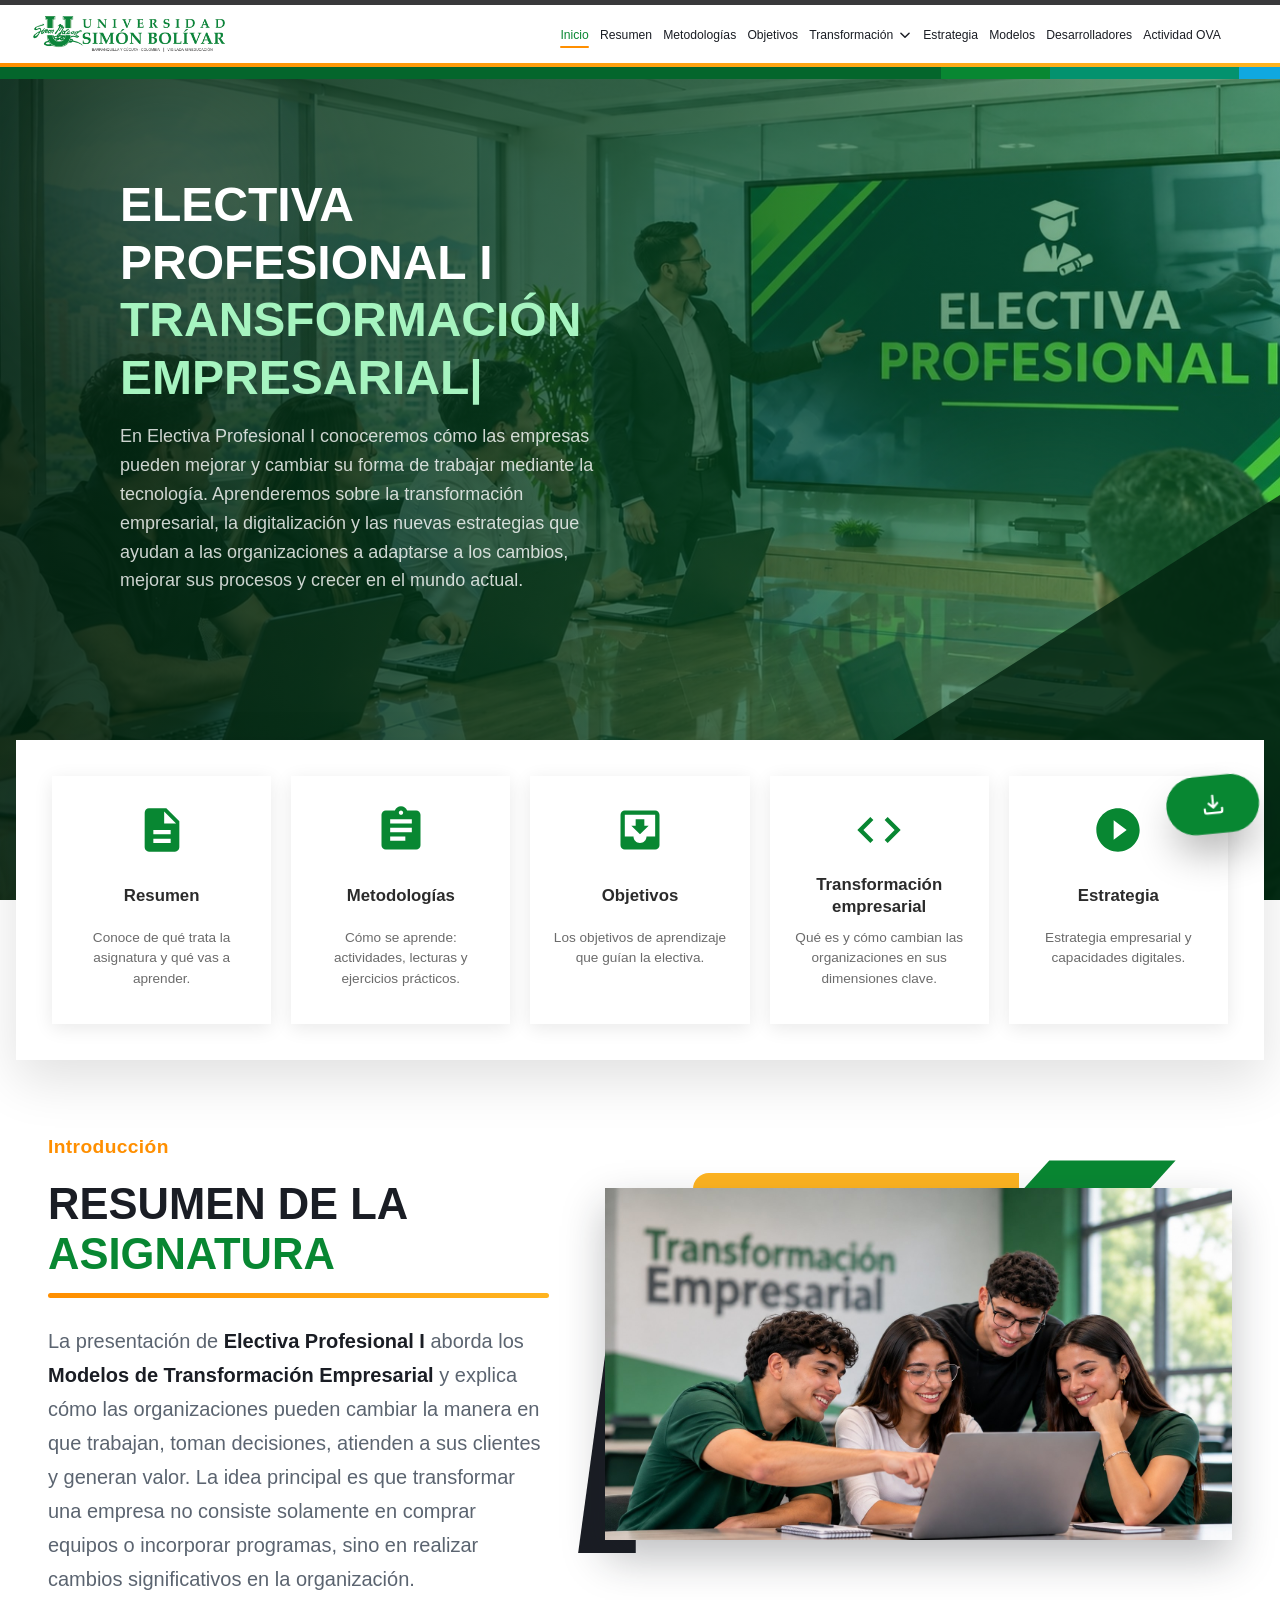
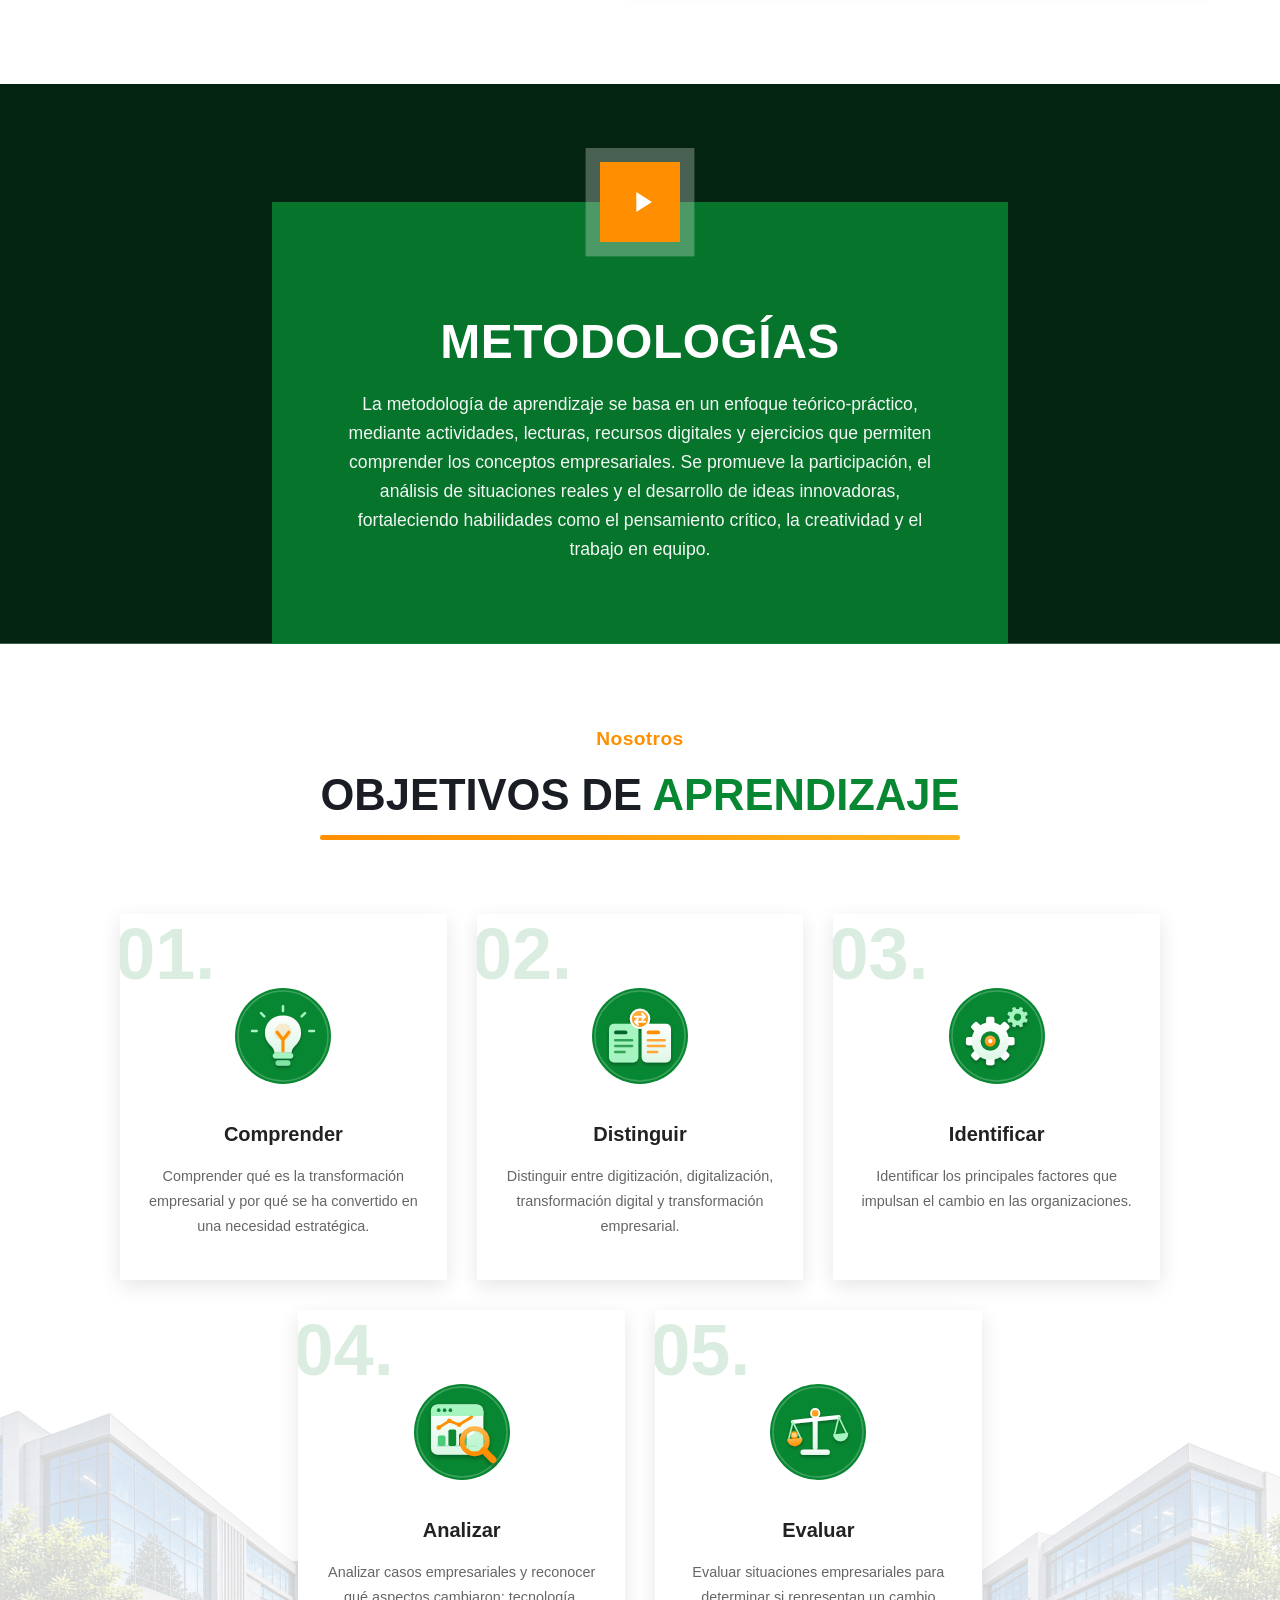
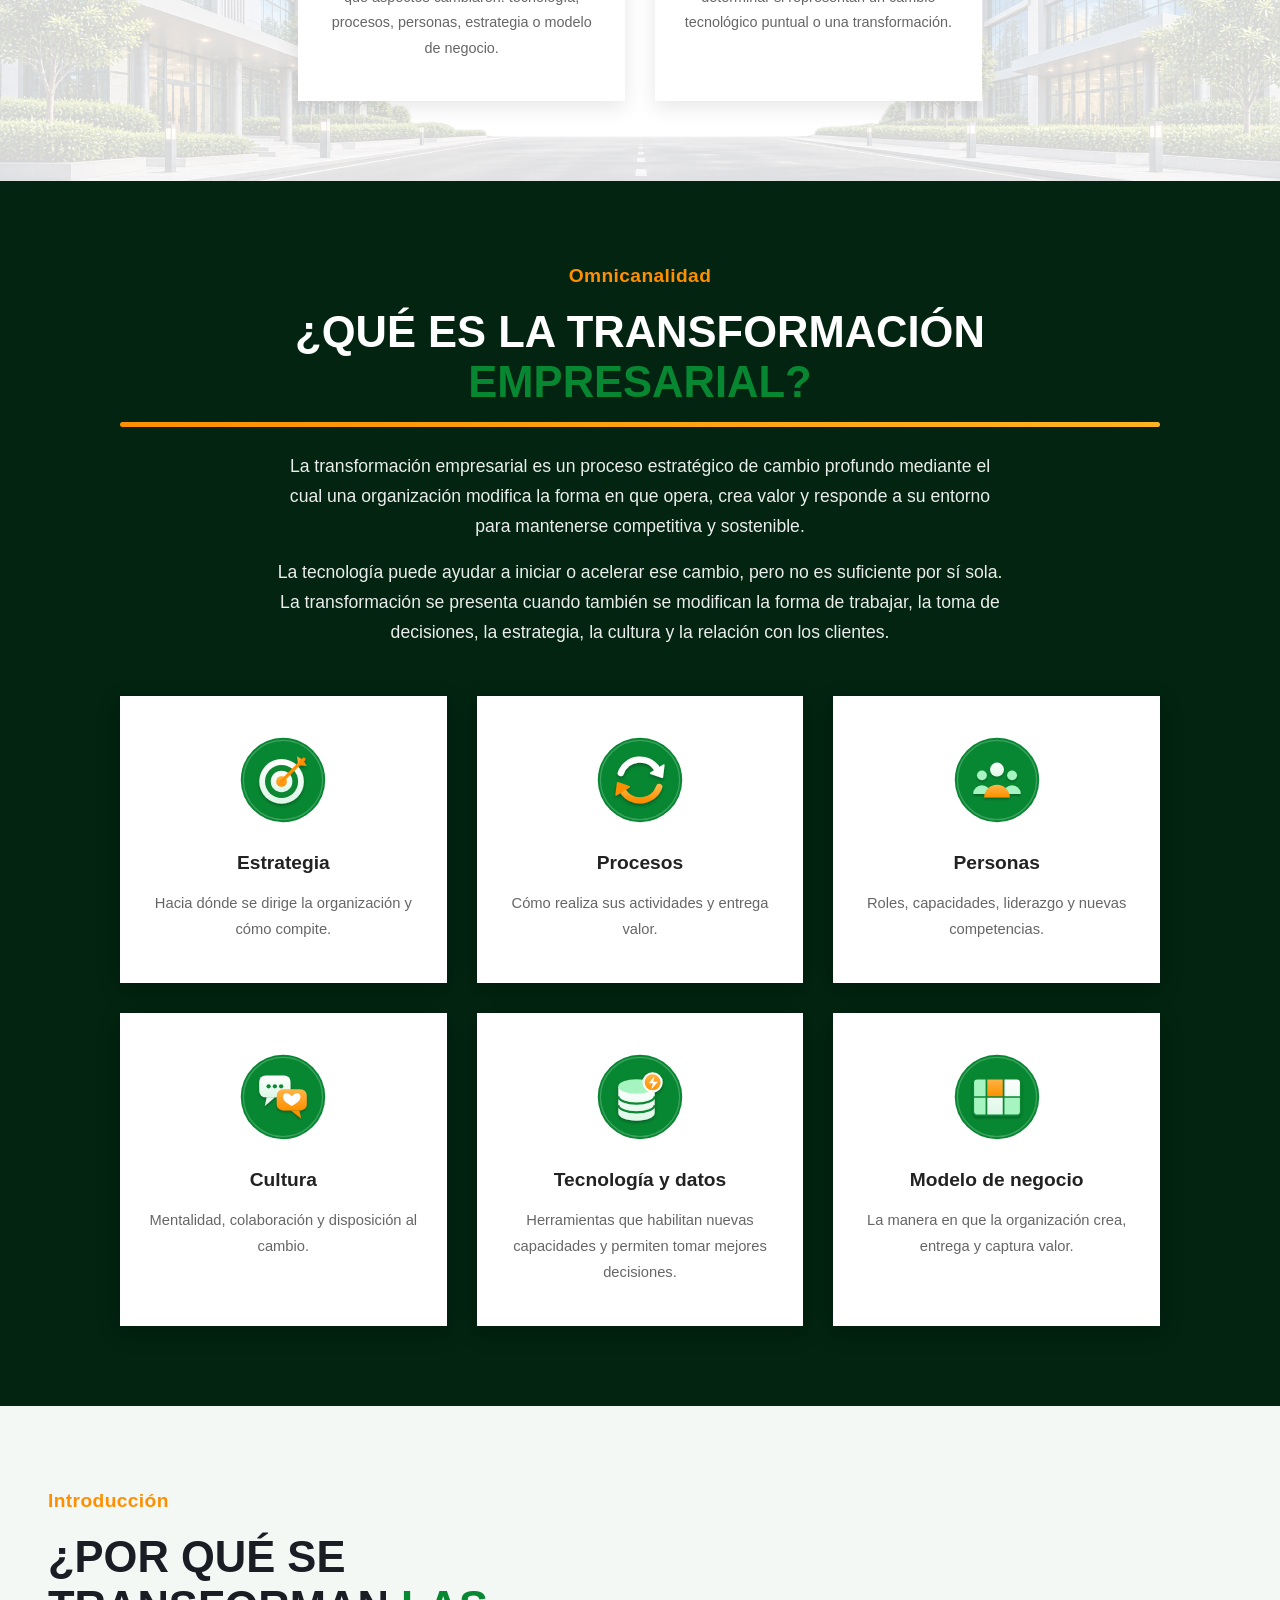
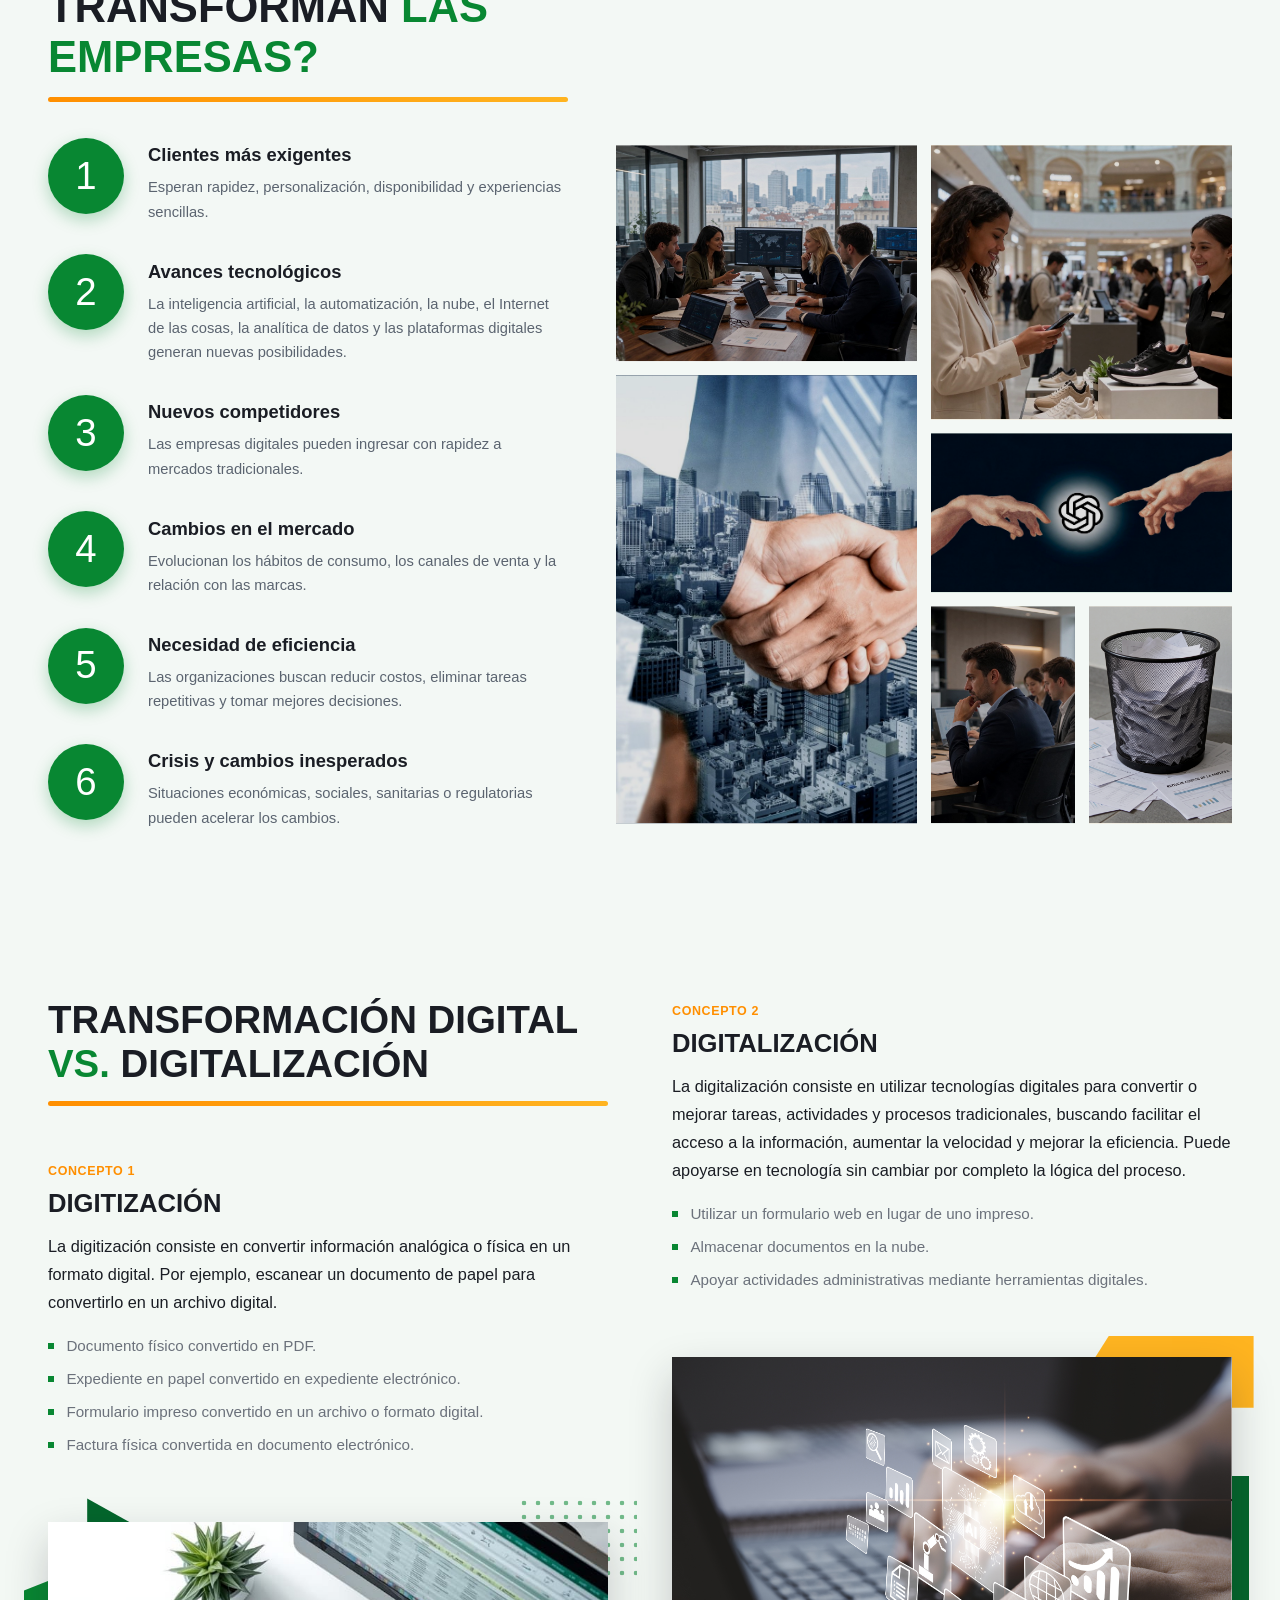
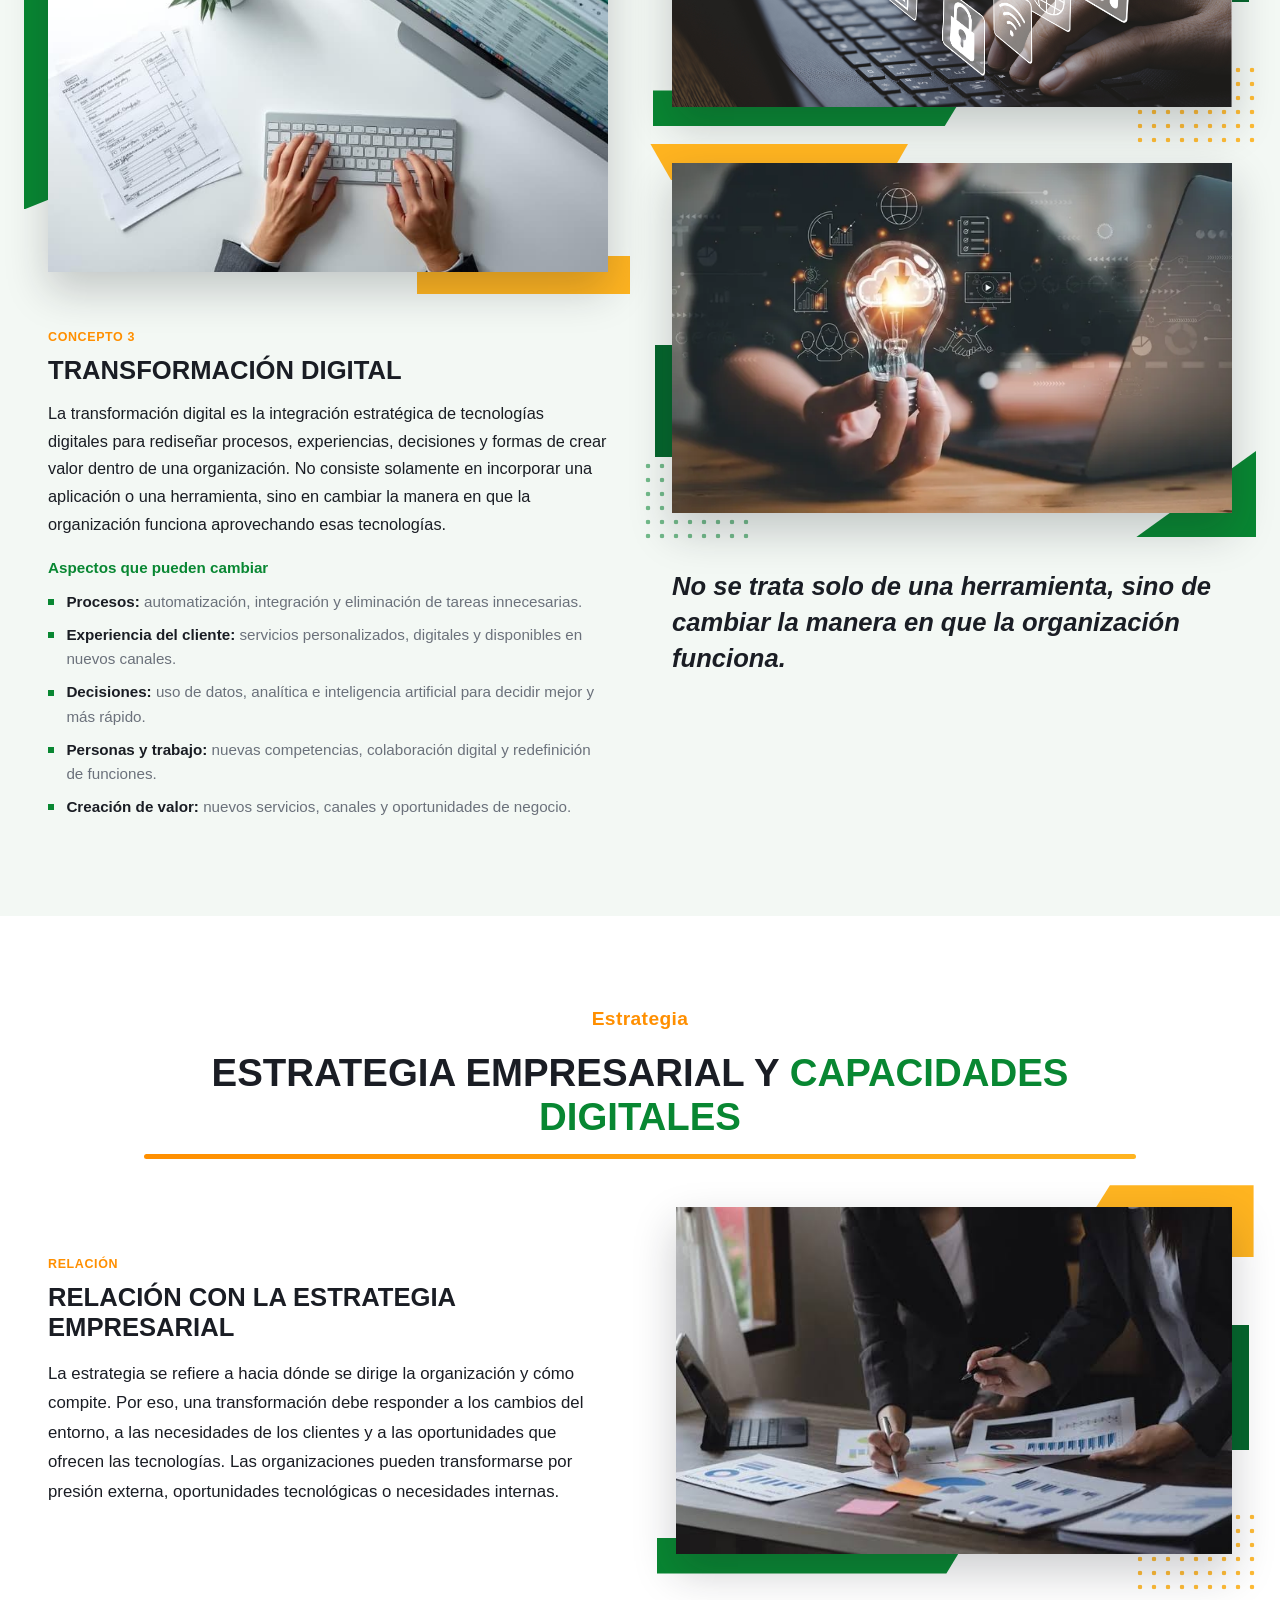
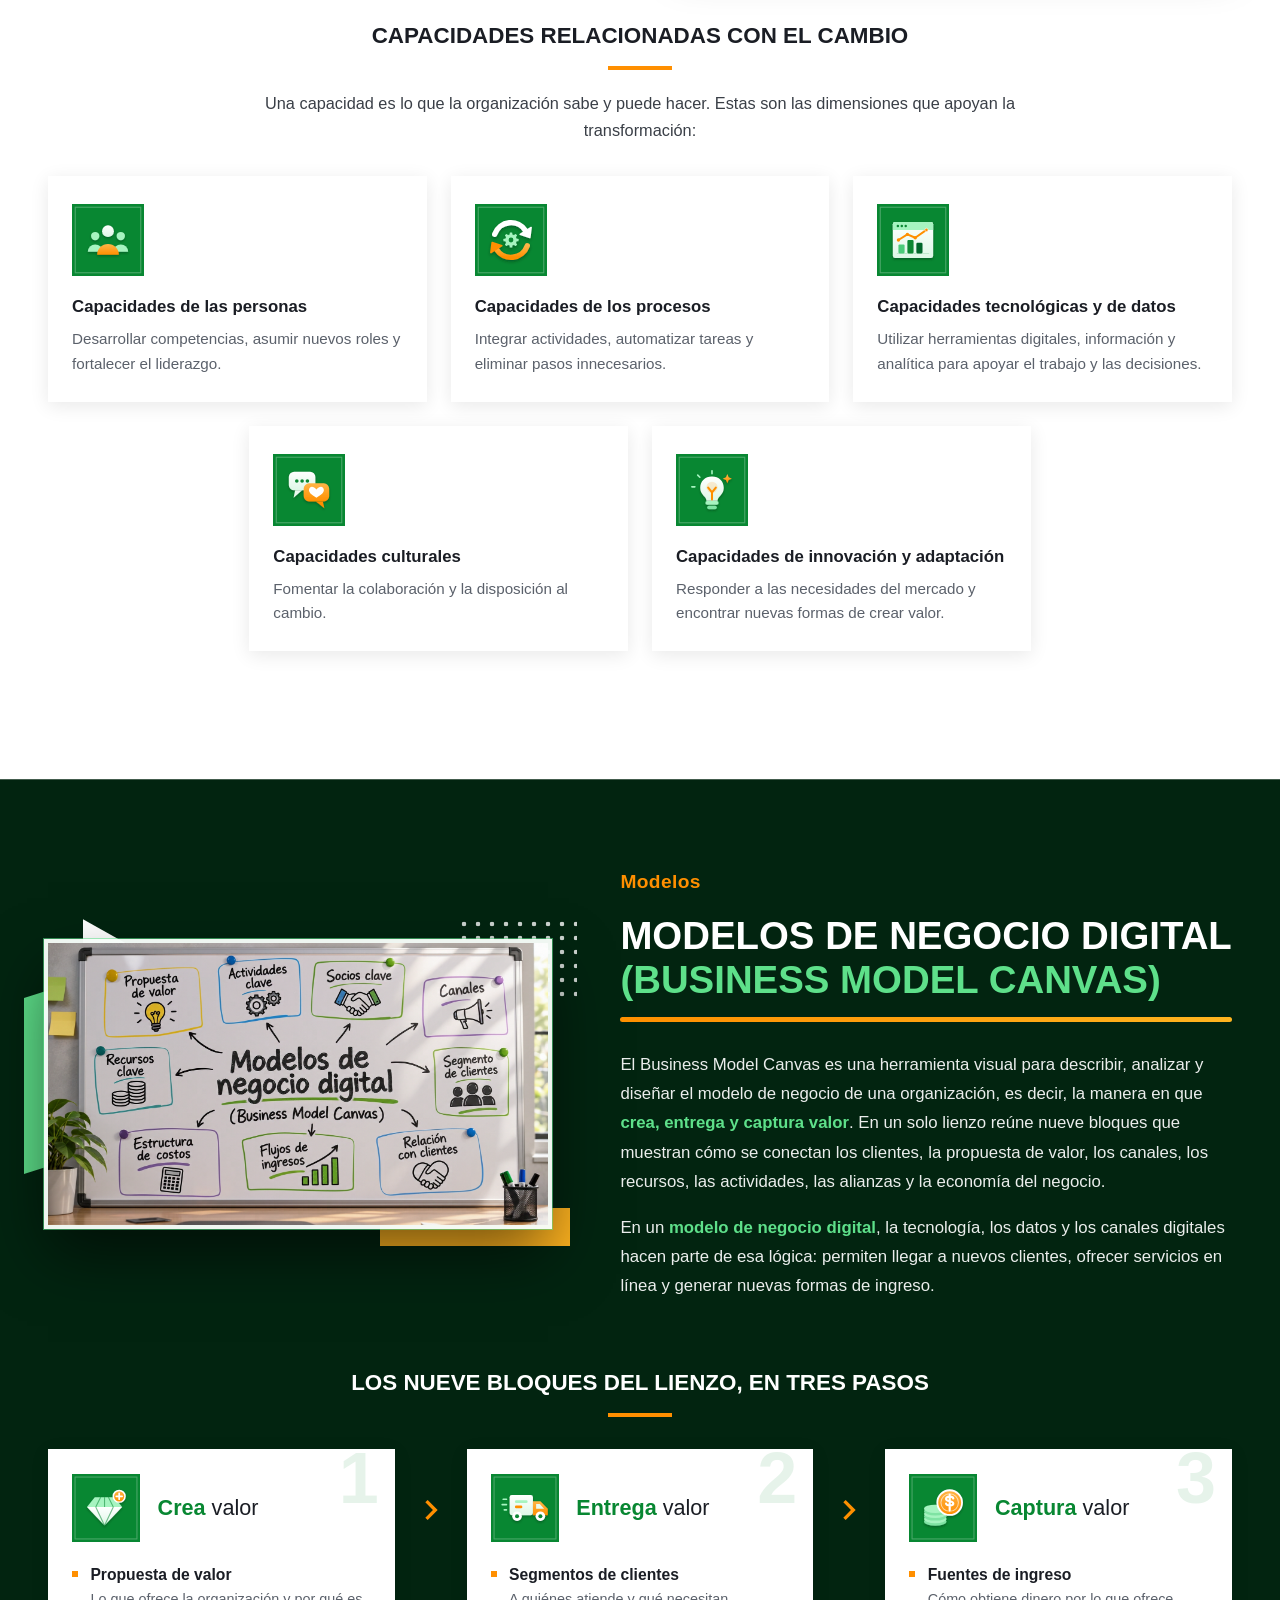
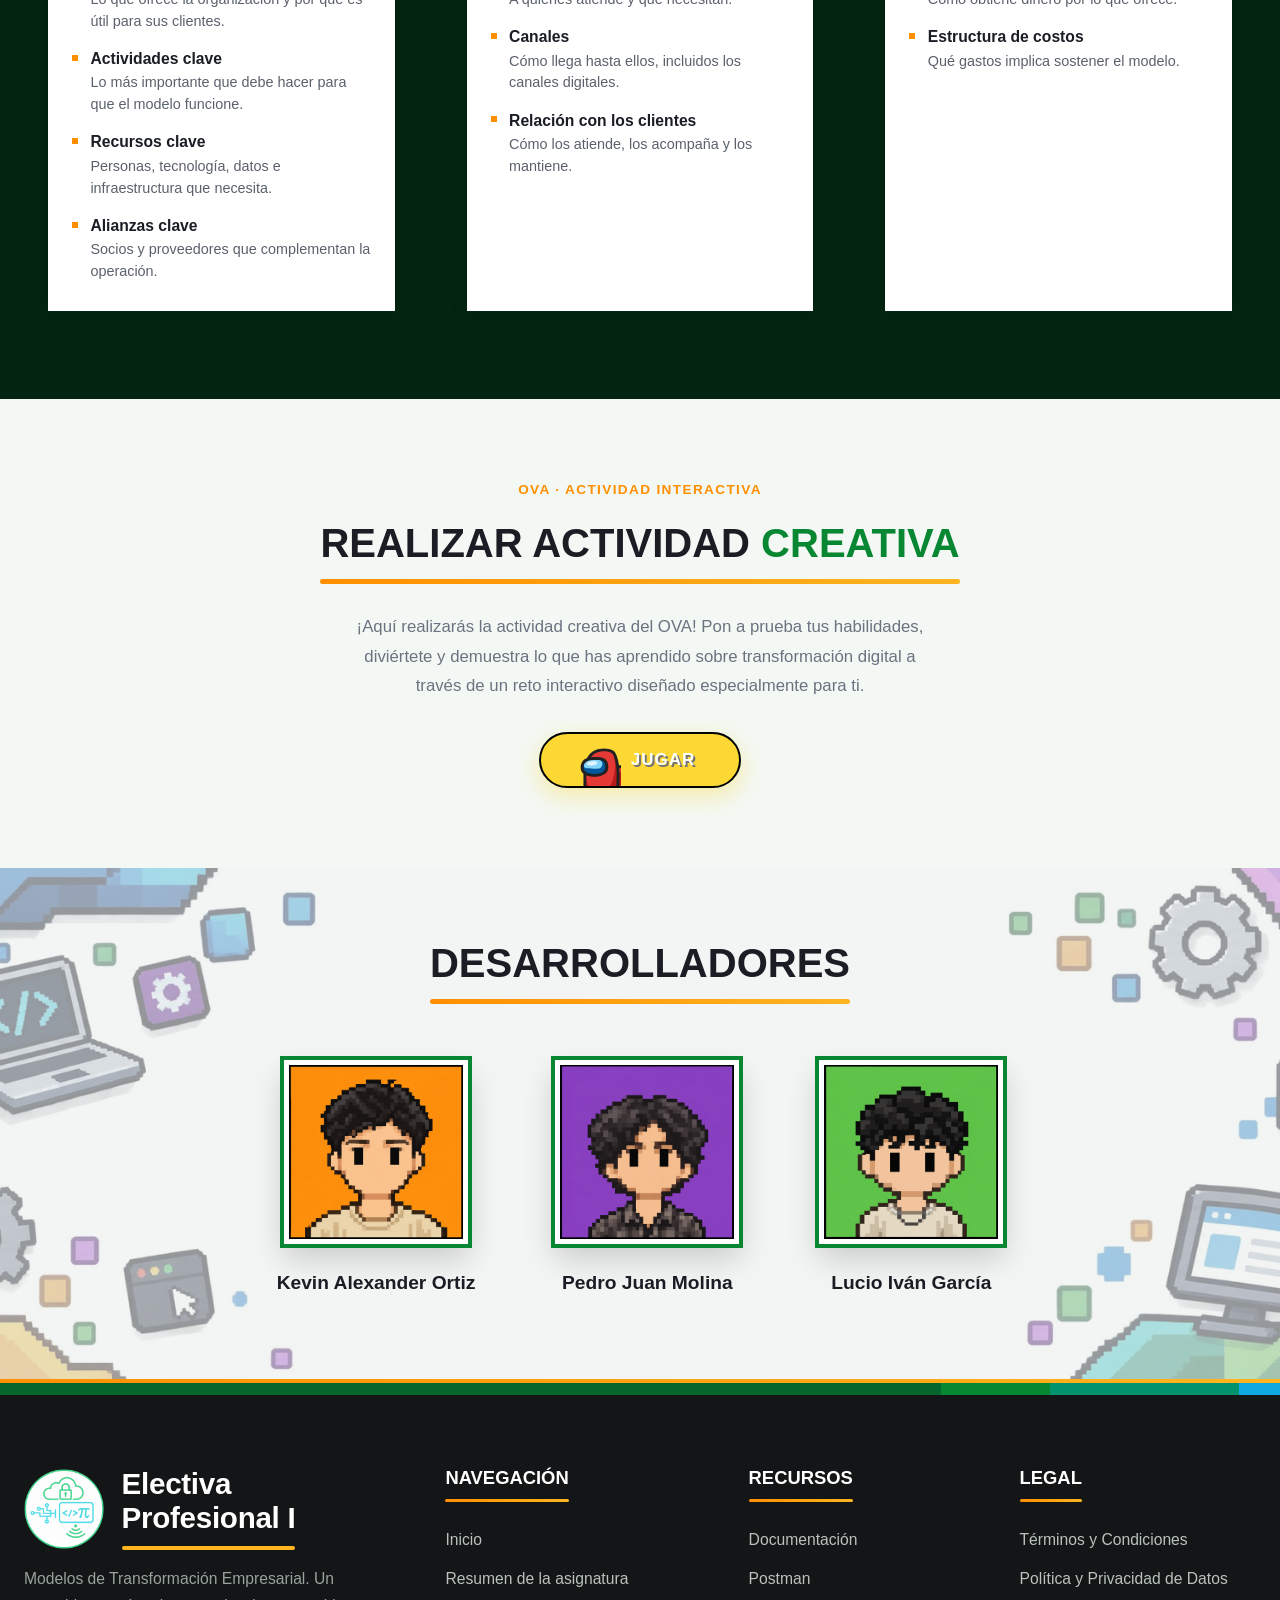
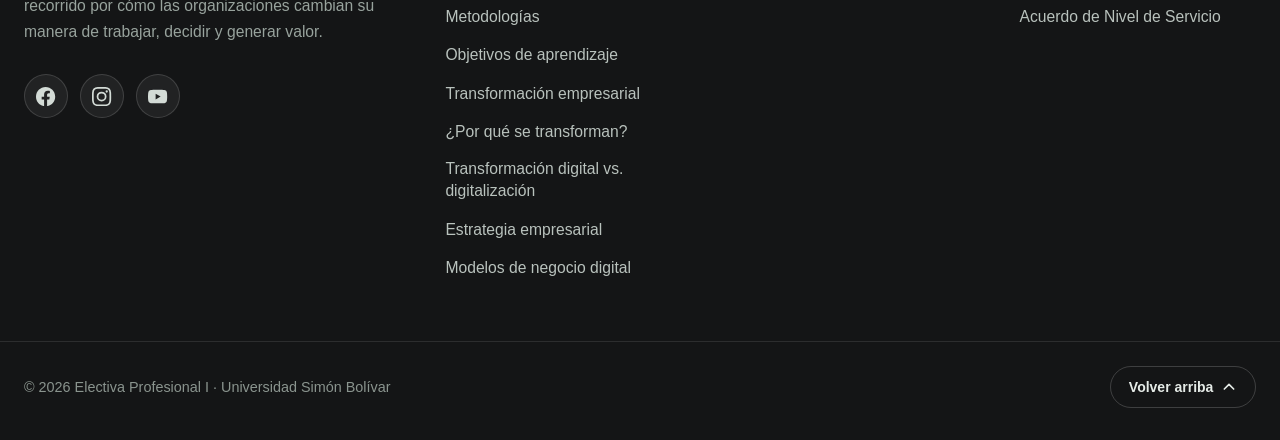
==== commit 3e49c3db: "Add files via upload" ====
--- a/index.html
+++ b/index.html
@@ -39,13 +39,13 @@
 
             <div class="nav-right">
                 <div class="social-icons">
-                    <a href="#" aria-label="Facebook">
+                    <a href="https://www.facebook.com/UnisimonCucuta/?locale=es_LA" target="_blank" rel="noopener noreferrer" aria-label="Facebook">
                         <svg width="18" height="18" fill="currentColor" viewBox="0 0 24 24"><path d="M24 12.073c0-6.627-5.373-12-12-12s-12 5.373-12 12c0 5.99 4.388 10.954 10.125 11.854v-8.385H7.078v-3.47h3.047V9.43c0-3.007 1.792-4.669 4.533-4.669 1.312 0 2.686.235 2.686.235v2.953H15.83c-1.491 0-1.956.925-1.956 1.874v2.25h3.328l-.532 3.47h-2.796v8.385C19.612 23.027 24 18.062 24 12.073z"/></svg>
                     </a>
-                    <a href="#" aria-label="Instagram">
+                    <a href="https://www.instagram.com/unisimoncucuta/?hl=es" target="_blank" rel="noopener noreferrer" aria-label="Instagram">
                         <svg width="18" height="18" fill="currentColor" viewBox="0 0 24 24"><path d="M12 2.163c3.204 0 3.584.012 4.85.07 3.252.148 4.771 1.691 4.919 4.919.058 1.265.069 1.645.069 4.849 0 3.205-.012 3.584-.069 4.849-.149 3.225-1.664 4.771-4.919 4.919-1.266.058-1.644.07-4.85.07-3.204 0-3.584-.012-4.849-.07-3.26-.149-4.771-1.699-4.919-4.92-.058-1.265-.07-1.644-.07-4.849 0-3.204.013-3.583.07-4.849.149-3.227 1.664-4.771 4.919-4.919 1.266-.057 1.645-.069 4.849-.069zM12 0C8.741 0 8.333.014 7.053.072 2.695.272.273 2.69.073 7.052.014 8.333 0 8.741 0 12c0 3.259.014 3.668.072 4.948.2 4.358 2.618 6.78 6.98 6.98C8.333 23.986 8.741 24 12 24c3.259 0 3.668-.014 4.948-.072 4.354-.2 6.782-2.618 6.979-6.98.059-1.28.073-1.689.073-4.948 0-3.259-.014-3.667-.072-4.947-.196-4.354-2.617-6.78-6.979-6.98C15.668.014 15.259 0 12 0zm0 5.838a6.162 6.162 0 100 12.324 6.162 6.162 0 000-12.324zM12 16a4 4 0 110-8 4 4 0 010 8zm6.406-11.845a1.44 1.44 0 100 2.881 1.44 1.44 0 000-2.881z"/></svg>
                     </a>
-                    <a href="#" aria-label="YouTube">
+                    <a href="https://www.youtube.com/c/UniversidadSimonBolivarCucuta" target="_blank" rel="noopener noreferrer" aria-label="YouTube">
                         <svg width="18" height="18" fill="currentColor" viewBox="0 0 24 24"><path d="M23.498 6.186a3.016 3.016 0 00-2.122-2.136C19.505 3.545 12 3.545 12 3.545s-7.505 0-9.377.505A3.017 3.017 0 00.502 6.186C0 8.07 0 12 0 12s0 3.93.502 5.814a3.016 3.016 0 002.122 2.136c1.871.505 9.376.505 9.376.505s7.505 0 9.377-.505a3.015 3.015 0 002.122-2.136C24 15.93 24 12 24 12s0-3.93-.502-5.814zM9.545 15.568V8.432L15.818 12l-6.273 3.568z"/></svg>
                     </a>
                 </div>
@@ -90,7 +90,7 @@
                 <p class="hero-subtitle">En Electiva Profesional I conoceremos cómo las empresas pueden mejorar y cambiar su forma de trabajar mediante la tecnología. Aprenderemos sobre la transformación empresarial, la digitalización y las nuevas estrategias que ayudan a las organizaciones a adaptarse a los cambios, mejorar sus procesos y crecer en el mundo actual.</p>
                 
                 <div class="hero-buttons">
-                    <a href="documentos/documento.pdf" download class="btn-white" id="heroDownload">
+                    <a href="documentos/Documentacion_Ova.pdf" download="Documentacion_Ova.pdf" class="btn-white" id="heroDownload">
                         <svg width="18" height="18" fill="none" stroke="currentColor" stroke-width="2" viewBox="0 0 24 24" aria-hidden="true"><path stroke-linecap="round" stroke-linejoin="round" d="M4 16v2a2 2 0 002 2h12a2 2 0 002-2v-2M12 4v11m0 0l-4-4m4 4l4-4"/></svg>
                         Descargar documento
                     </a>
@@ -940,13 +940,13 @@
                 </div>
                 <p class="site-footer-desc">Modelos de Transformación Empresarial. Un recorrido por cómo las organizaciones cambian su manera de trabajar, decidir y generar valor.</p>
                 <div class="site-footer-social">
-                    <a href="#" aria-label="Facebook">
+                    <a href="https://www.facebook.com/UnisimonCucuta/?locale=es_LA" target="_blank" rel="noopener noreferrer" aria-label="Facebook">
                         <svg width="22" height="22" fill="currentColor" viewBox="0 0 24 24" aria-hidden="true"><path d="M24 12.073c0-6.627-5.373-12-12-12s-12 5.373-12 12c0 5.99 4.388 10.954 10.125 11.854v-8.385H7.078v-3.47h3.047V9.43c0-3.007 1.792-4.669 4.533-4.669 1.312 0 2.686.235 2.686.235v2.953H15.83c-1.491 0-1.956.925-1.956 1.874v2.25h3.328l-.532 3.47h-2.796v8.385C19.612 23.027 24 18.062 24 12.073z"/></svg>
                     </a>
-                    <a href="#" aria-label="Instagram">
+                    <a href="https://www.instagram.com/unisimoncucuta/?hl=es" target="_blank" rel="noopener noreferrer" aria-label="Instagram">
                         <svg aria-hidden="true" width="22" height="22" fill="currentColor" viewBox="0 0 24 24"><path d="M12 2.163c3.204 0 3.584.012 4.85.07 3.252.148 4.771 1.691 4.919 4.919.058 1.265.069 1.645.069 4.849 0 3.205-.012 3.584-.069 4.849-.149 3.225-1.664 4.771-4.919 4.919-1.266.058-1.644.07-4.85.07-3.204 0-3.584-.012-4.849-.07-3.26-.149-4.771-1.699-4.919-4.92-.058-1.265-.07-1.644-.07-4.849 0-3.204.013-3.583.07-4.849.149-3.227 1.664-4.771 4.919-4.919 1.266-.057 1.645-.069 4.849-.069zM12 0C8.741 0 8.333.014 7.053.072 2.695.272.273 2.69.073 7.052.014 8.333 0 8.741 0 12c0 3.259.014 3.668.072 4.948.2 4.358 2.618 6.78 6.98 6.98C8.333 23.986 8.741 24 12 24c3.259 0 3.668-.014 4.948-.072 4.354-.2 6.782-2.618 6.979-6.98.059-1.28.073-1.689.073-4.948 0-3.259-.014-3.667-.072-4.947-.196-4.354-2.617-6.78-6.979-6.98C15.668.014 15.259 0 12 0zm0 5.838a6.162 6.162 0 100 12.324 6.162 6.162 0 000-12.324zM12 16a4 4 0 110-8 4 4 0 010 8zm6.406-11.845a1.44 1.44 0 100 2.881 1.44 1.44 0 000-2.881z"/></svg>
                     </a>
-                    <a href="#" aria-label="YouTube">
+                    <a href="https://www.youtube.com/c/UniversidadSimonBolivarCucuta" target="_blank" rel="noopener noreferrer" aria-label="YouTube">
                         <svg aria-hidden="true" width="22" height="22" fill="currentColor" viewBox="0 0 24 24"><path d="M23.498 6.186a3.016 3.016 0 00-2.122-2.136C19.505 3.545 12 3.545 12 3.545s-7.505 0-9.377.505A3.017 3.017 0 00.502 6.186C0 8.07 0 12 0 12s0 3.93.502 5.814a3.016 3.016 0 002.122 2.136c1.871.505 9.376.505 9.376.505s7.505 0 9.377-.505a3.015 3.015 0 002.122-2.136C24 15.93 24 12 24 12s0-3.93-.502-5.814zM9.545 15.568V8.432L15.818 12l-6.273 3.568z"/></svg>
                     </a>
                 </div>
@@ -996,7 +996,7 @@
         </div>
     </footer>
 
-    <a href="documentos/documento.pdf" download class="doc-float" id="docFloat" aria-label="Descargar documento" title="Descargar documento" aria-hidden="true" tabindex="-1">
+    <a href="documentos/Documentacion_Ova.pdf" download="Documentacion_Ova.pdf" class="doc-float" id="docFloat" aria-label="Descargar documento" title="Descargar documento" aria-hidden="true" tabindex="-1">
         <svg id="docFloatIcon" width="18" height="18" fill="none" stroke="currentColor" stroke-width="2" viewBox="0 0 24 24" aria-hidden="true"><path stroke-linecap="round" stroke-linejoin="round" d="M4 16v2a2 2 0 002 2h12a2 2 0 002-2v-2M12 4v11m0 0l-4-4m4 4l4-4"/></svg>
         <span class="doc-float-label" id="docFloatLabel">Descargar documento</span>
     </a>
--- a/css/styles.css
+++ b/css/styles.css
@@ -3421,3 +3421,146 @@
 .mobile-menu .mm-sub a { padding: 0.45rem 0 0.45rem 0.9rem; font-size: 0.93rem; box-shadow: inset 3px 0 0 #d9f3e2; }
 .mobile-menu .mm-sub a.active { box-shadow: inset 3px 0 0 var(--verde); }
 .dd-chevron { flex: none; margin-block: -6px; }
+
+
+/* ===== SECCIÓN ACTIVIDAD CREATIVA ===== */
+.actividad-creativa-section {
+    position: relative;
+    isolation: isolate;
+    padding: 5rem 0;
+    background: #f3f8f4;
+    overflow: hidden;
+}
+
+.actividad-creativa-wrapper {
+    display: flex;
+    flex-direction: column;
+    align-items: center;
+    gap: 1.25rem;
+    text-align: center;
+}
+
+/* Eyebrow label (mismo estilo que .svc-eyebrow de la página) */
+.actividad-creativa-eyebrow {
+    display: inline-flex;
+    align-items: center;
+    gap: 0.5rem;
+    font-family: 'Inter', -apple-system, BlinkMacSystemFont, sans-serif;
+    font-size: 0.85rem;
+    font-weight: 700;
+    letter-spacing: 0.1em;
+    text-transform: uppercase;
+    color: var(--acento);
+}
+
+/* Título igual a .steps-title / .developers-header h2 */
+.actividad-creativa-title {
+    display: inline-block;
+    font-family: 'Inter', -apple-system, BlinkMacSystemFont, sans-serif;
+    font-size: clamp(1.75rem, 4vw, 2.5rem);
+    font-weight: 800;
+    line-height: 1.15;
+    text-transform: uppercase;
+    color: #1A1D24;
+    margin: 0;
+}
+
+/* Subrayado naranja gradiente — firma del diseño */
+.actividad-creativa-title::after {
+    content: "";
+    display: block;
+    width: 100%;
+    height: 5px;
+    margin-top: 0.8rem;
+    border-radius: 999px;
+    background: linear-gradient(90deg, var(--acento), #FFB420);
+}
+
+/* Descripción igual a .section-header p */
+.actividad-creativa-desc {
+    max-width: 600px;
+    font-family: 'Inter', -apple-system, BlinkMacSystemFont, sans-serif;
+    font-size: 1.05rem;
+    line-height: 1.75;
+    color: #6b7280;
+    margin-top: 0.5rem;
+    margin-bottom: 0.25rem;
+}
+
+.actividad-btn-link {
+    text-decoration: none;
+    margin-top: 0.5rem;
+}
+
+/* Verde en "Creativa" — mismo patrón que .svc-green */
+.act-verde {
+    color: var(--verde);
+}
+
+/* Botón Actividad Creativa */
+.actividad-btn {
+    display: flex;
+    align-items: center;
+    justify-content: center;
+    gap: 10px;
+    padding: 0 44px 0 28px;
+    height: 56px;
+    font-family: 'Inter', -apple-system, BlinkMacSystemFont, sans-serif;
+    color: white;
+    text-shadow: 2px 2px rgb(116, 116, 116);
+    text-transform: uppercase;
+    cursor: pointer;
+    border: solid 2px black;
+    letter-spacing: 1px;
+    font-weight: 600;
+    font-size: 17px;
+    background-color: hsl(49, 98%, 60%);
+    border-radius: 50px;
+    position: relative;
+    overflow: hidden;
+    transition: all 0.5s ease;
+    box-shadow: 0 8px 25px rgba(253, 216, 53, 0.4);
+}
+
+.actividad-btn:active {
+    transform: scale(0.9);
+    transition: all 100ms ease;
+}
+
+.actividad-btn svg {
+    transition: all 0.5s ease;
+    z-index: 2;
+    flex-shrink: 0;
+}
+
+.actividad-btn .play {
+    transition: all 0.5s ease;
+    transition-delay: 0ms;
+}
+
+.actividad-btn:hover svg {
+    transform: scale(2.2) translate(65%);
+}
+
+.actividad-btn .now {
+    position: absolute;
+    left: 0;
+    transform: translateX(-100%);
+    transition: all 0.5s ease;
+    z-index: 2;
+}
+
+.actividad-btn:hover .now {
+    transform: translateX(14px);
+    transition-delay: 300ms;
+}
+
+.actividad-btn:hover .play {
+    transform: translateX(200%);
+    transition-delay: 0ms;
+}
+
+@media (max-width: 640px) {
+    .actividad-creativa-section { padding: 3.5rem 0; }
+    .actividad-creativa-desc { font-size: 0.97rem; }
+}
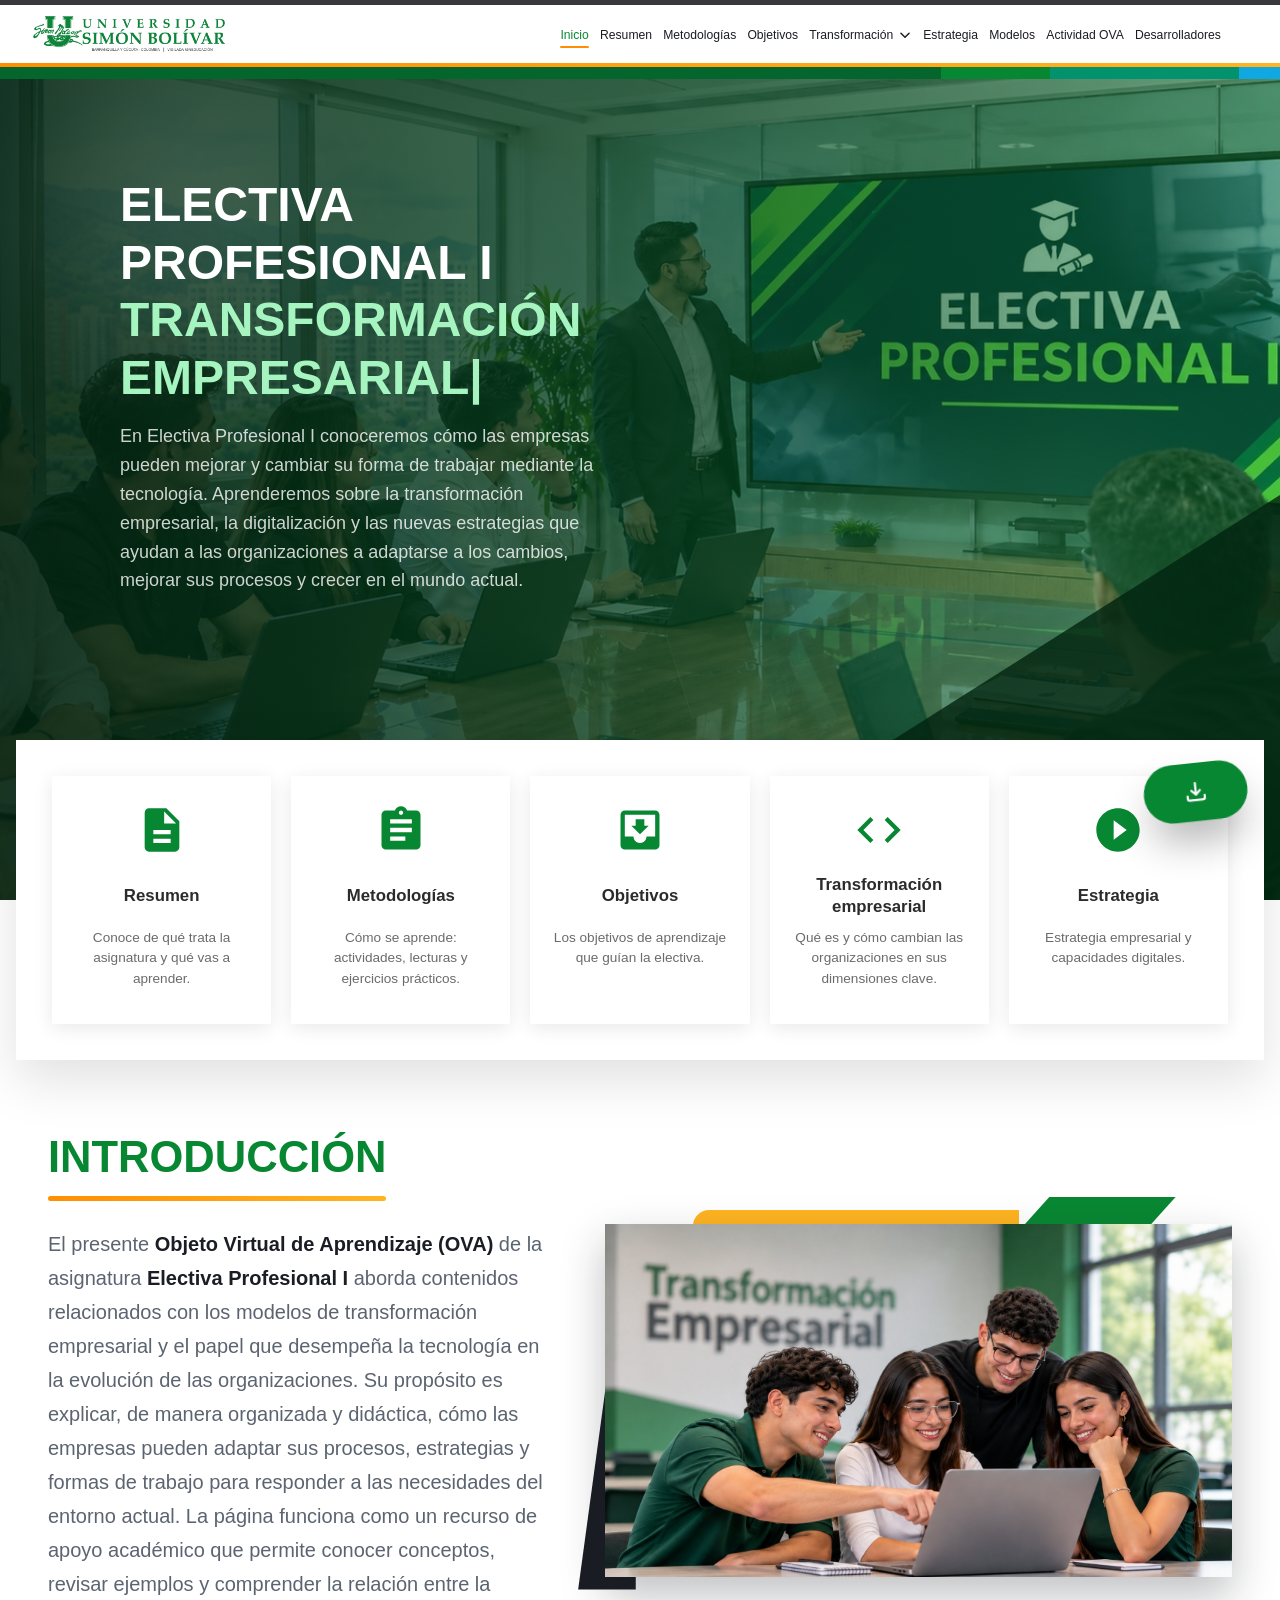
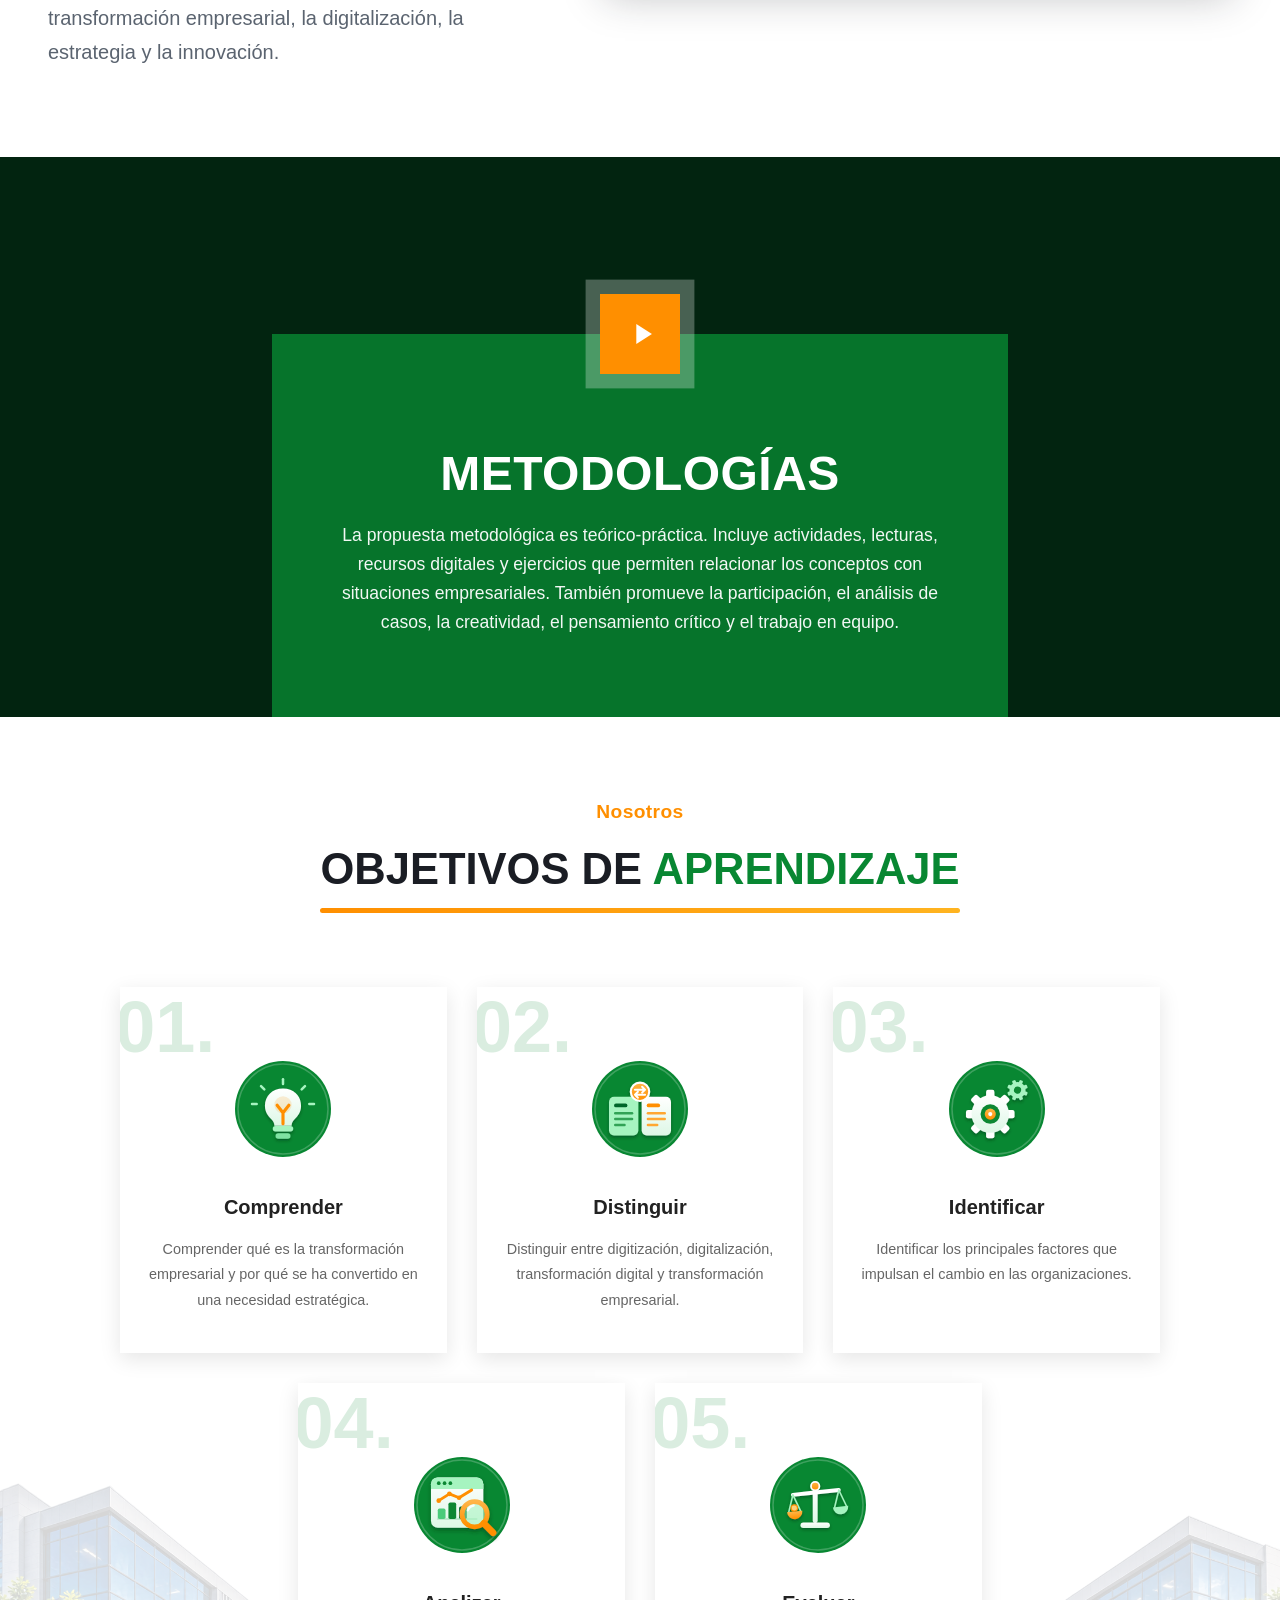
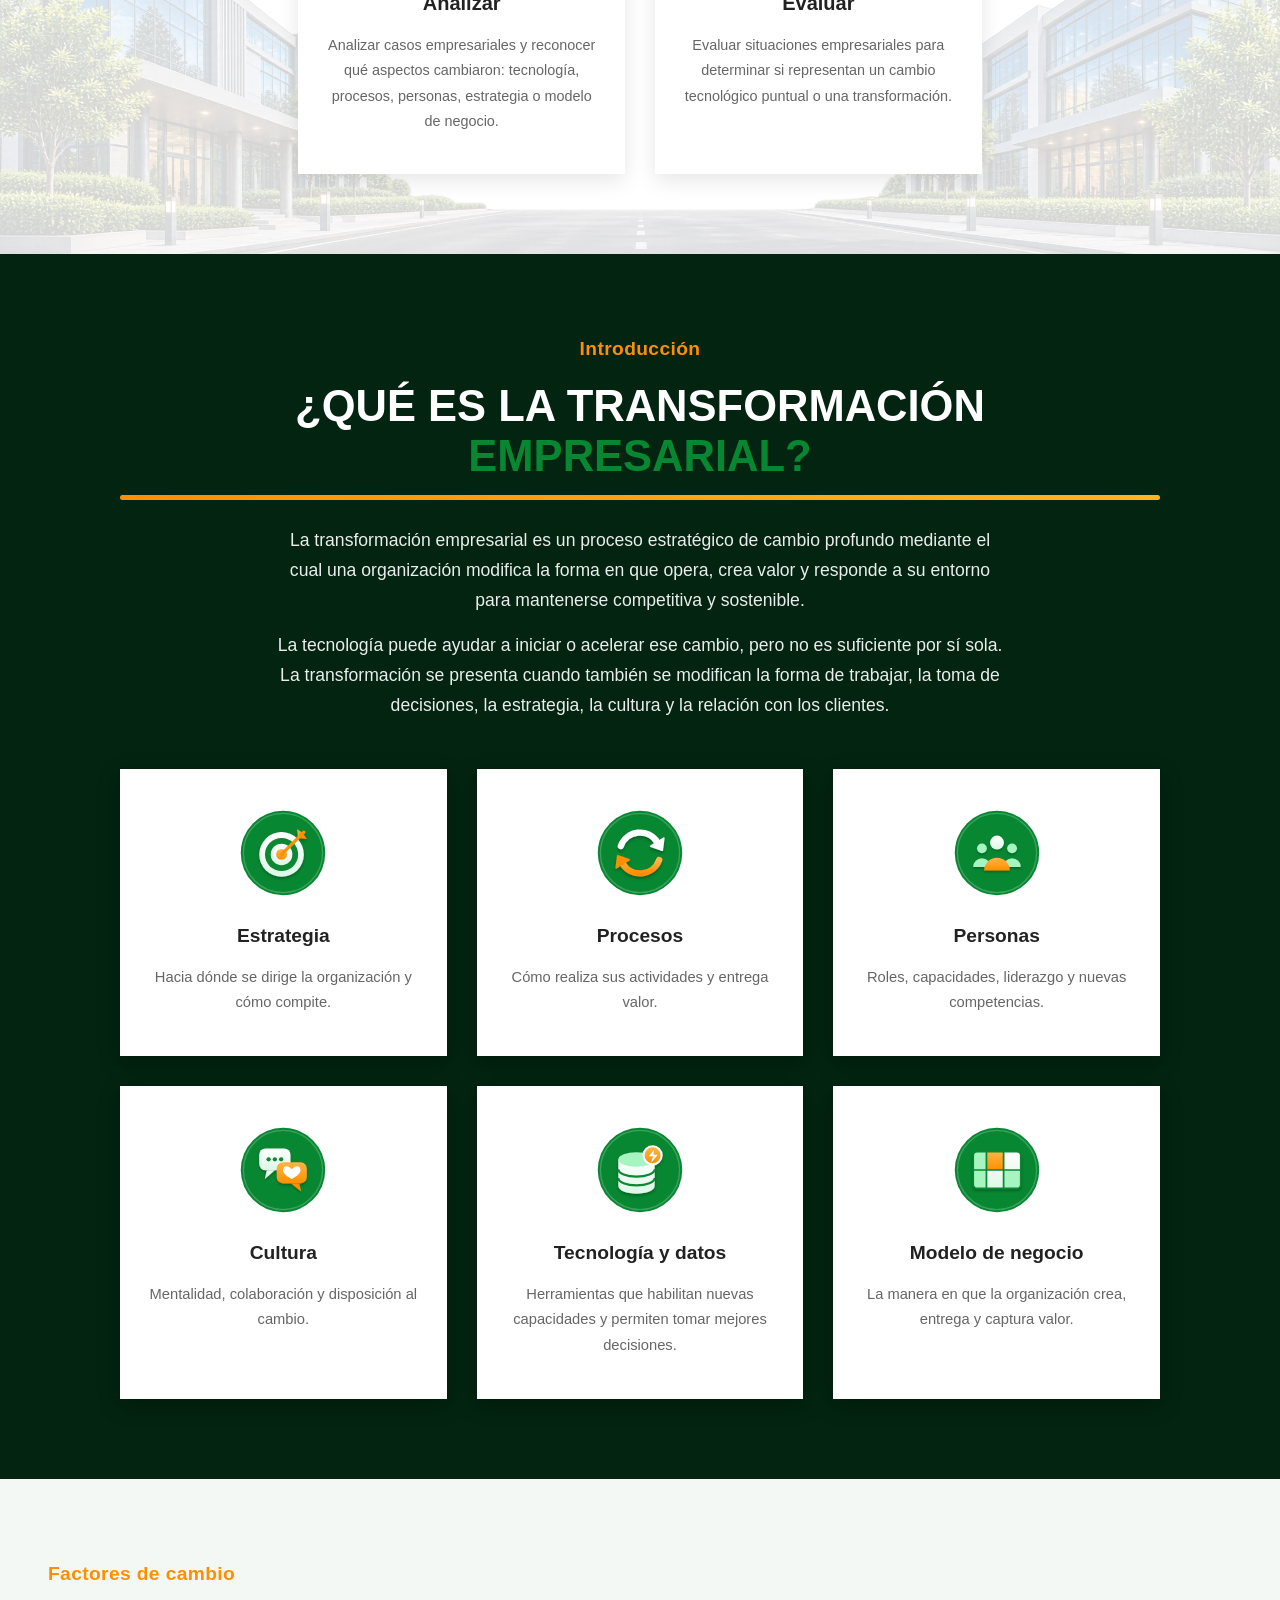
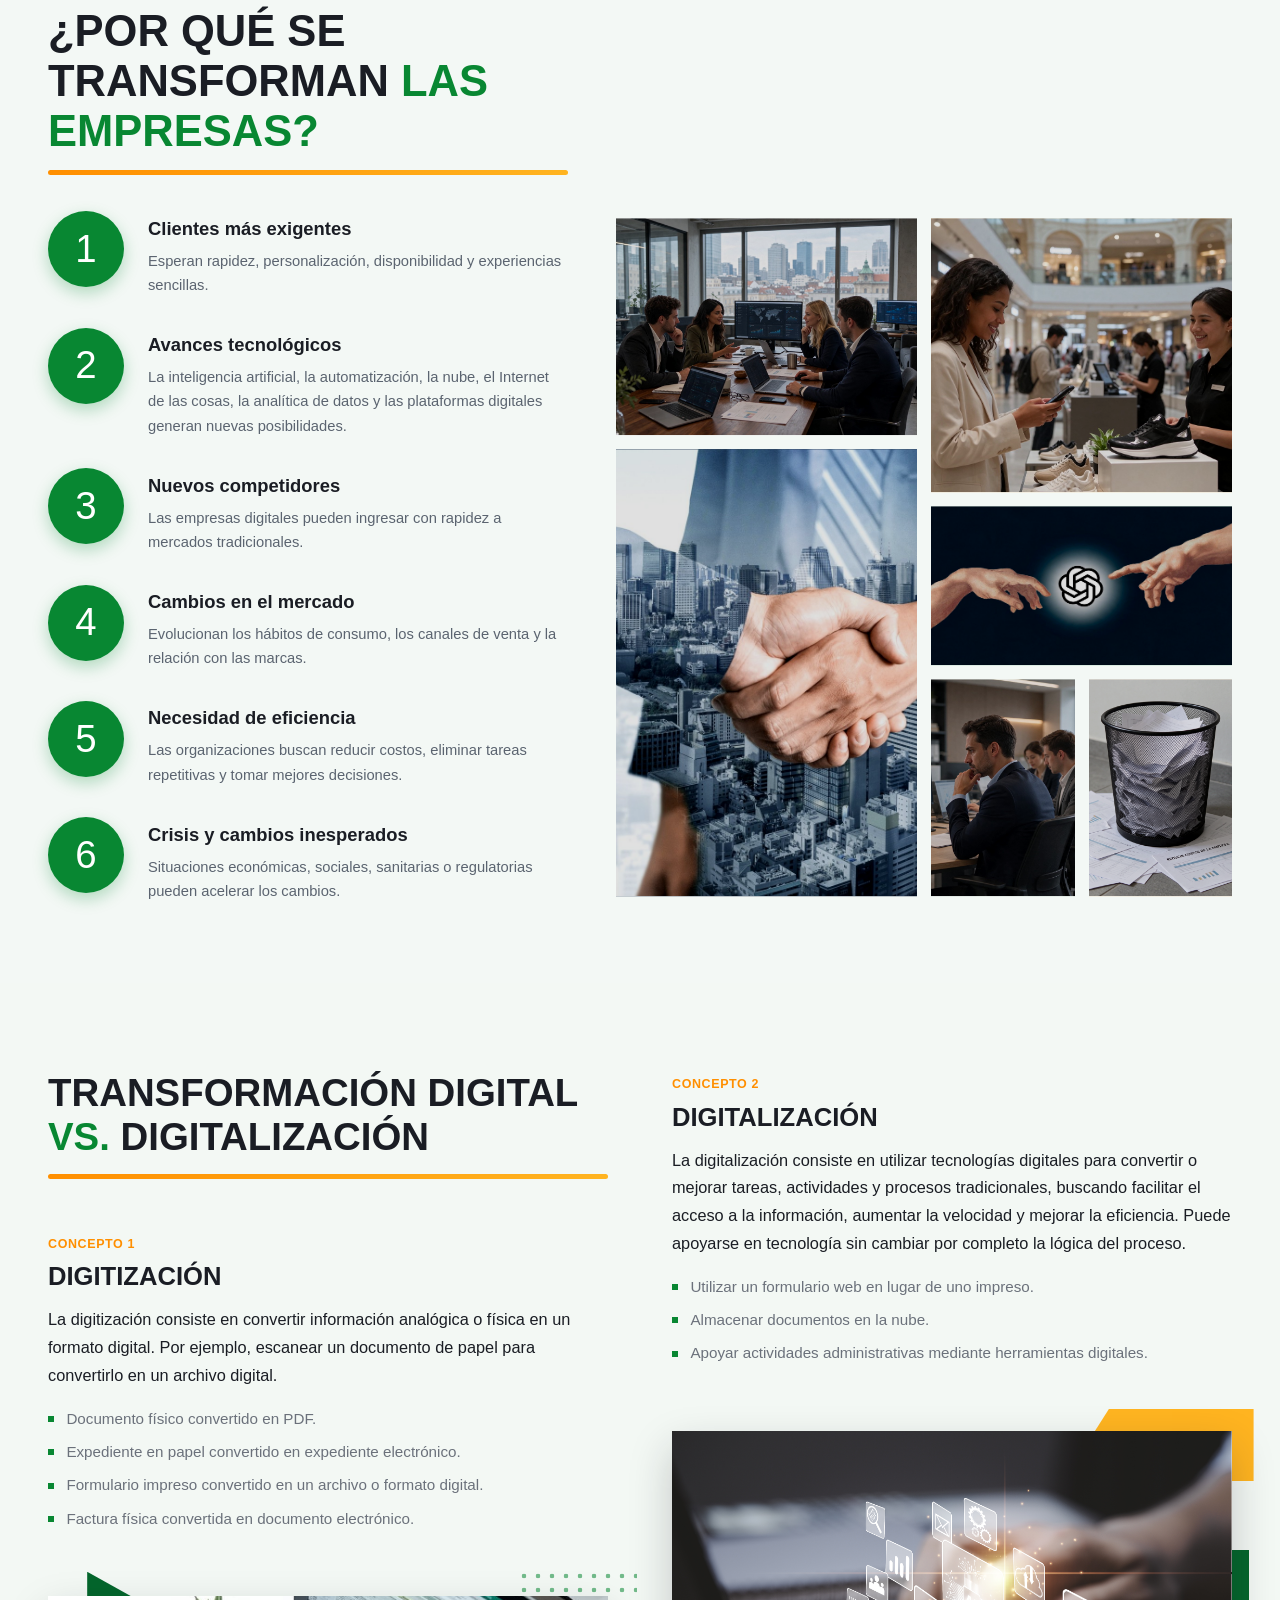
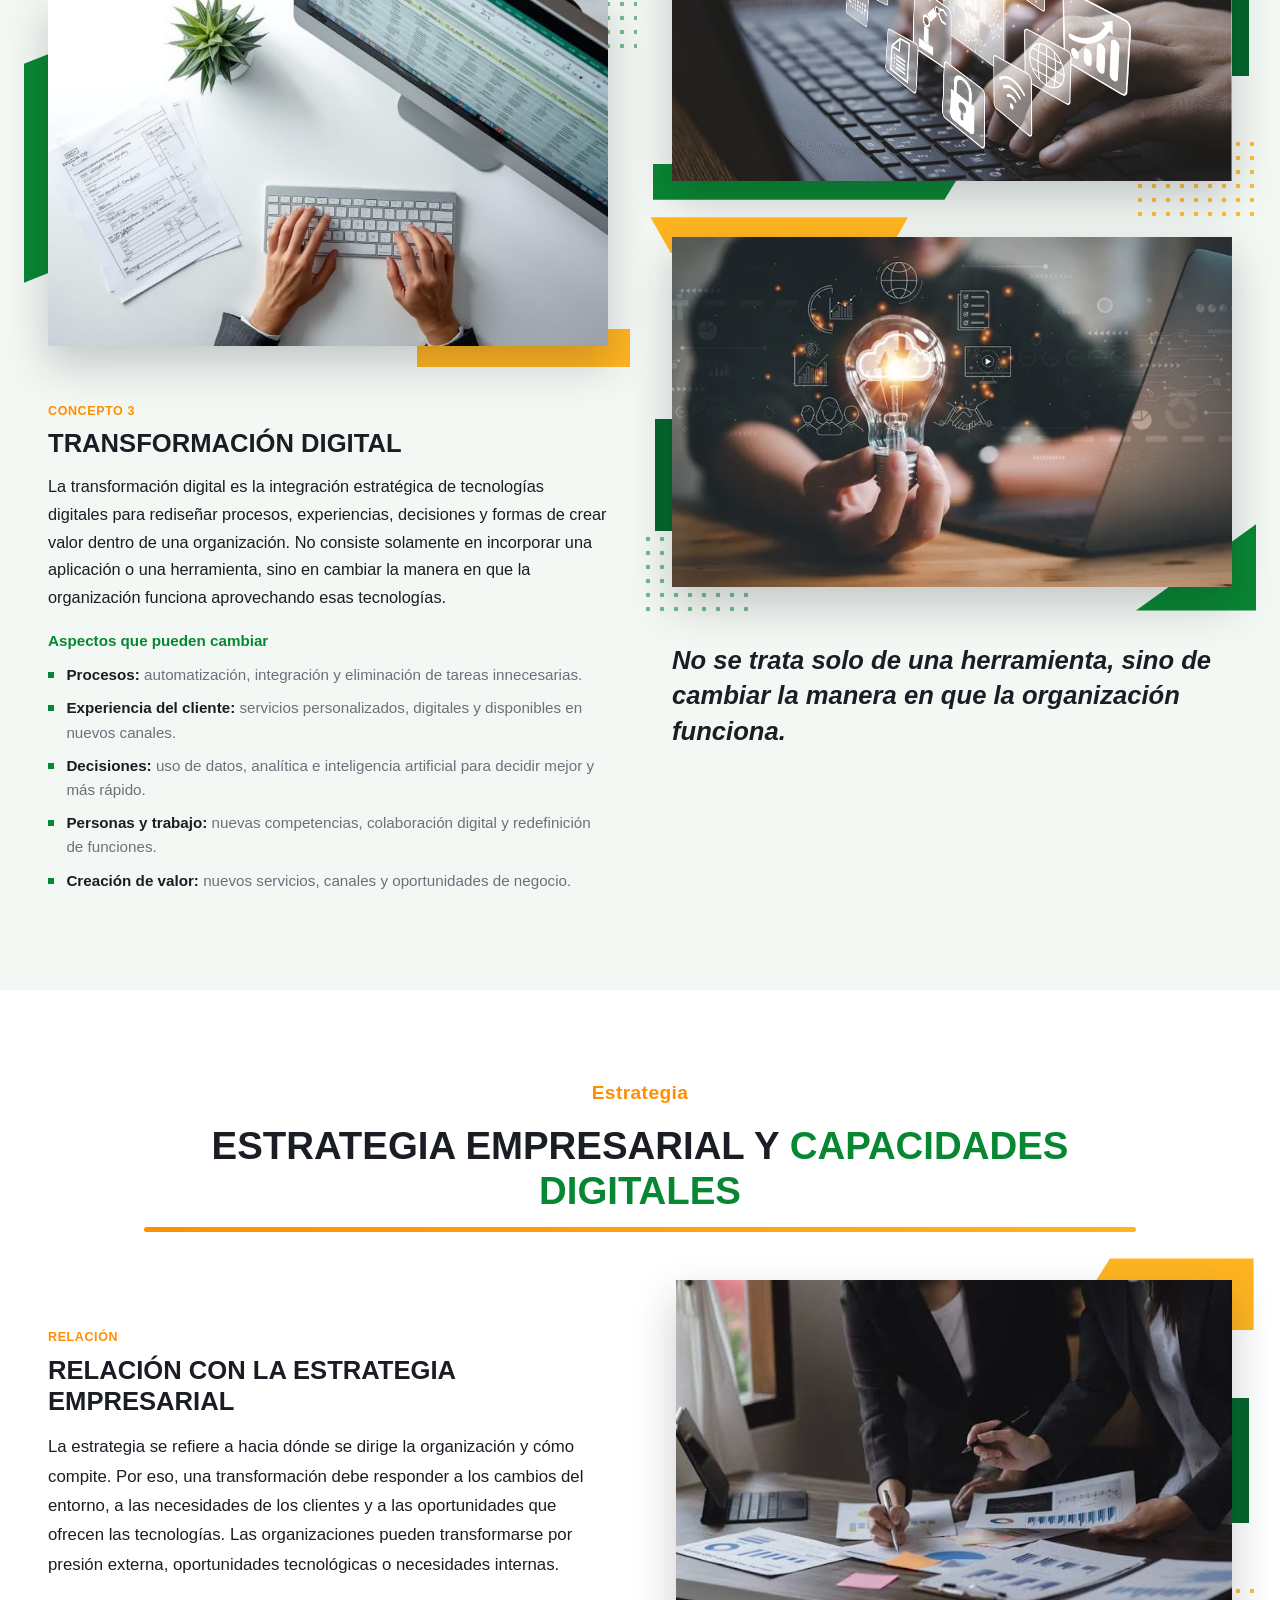
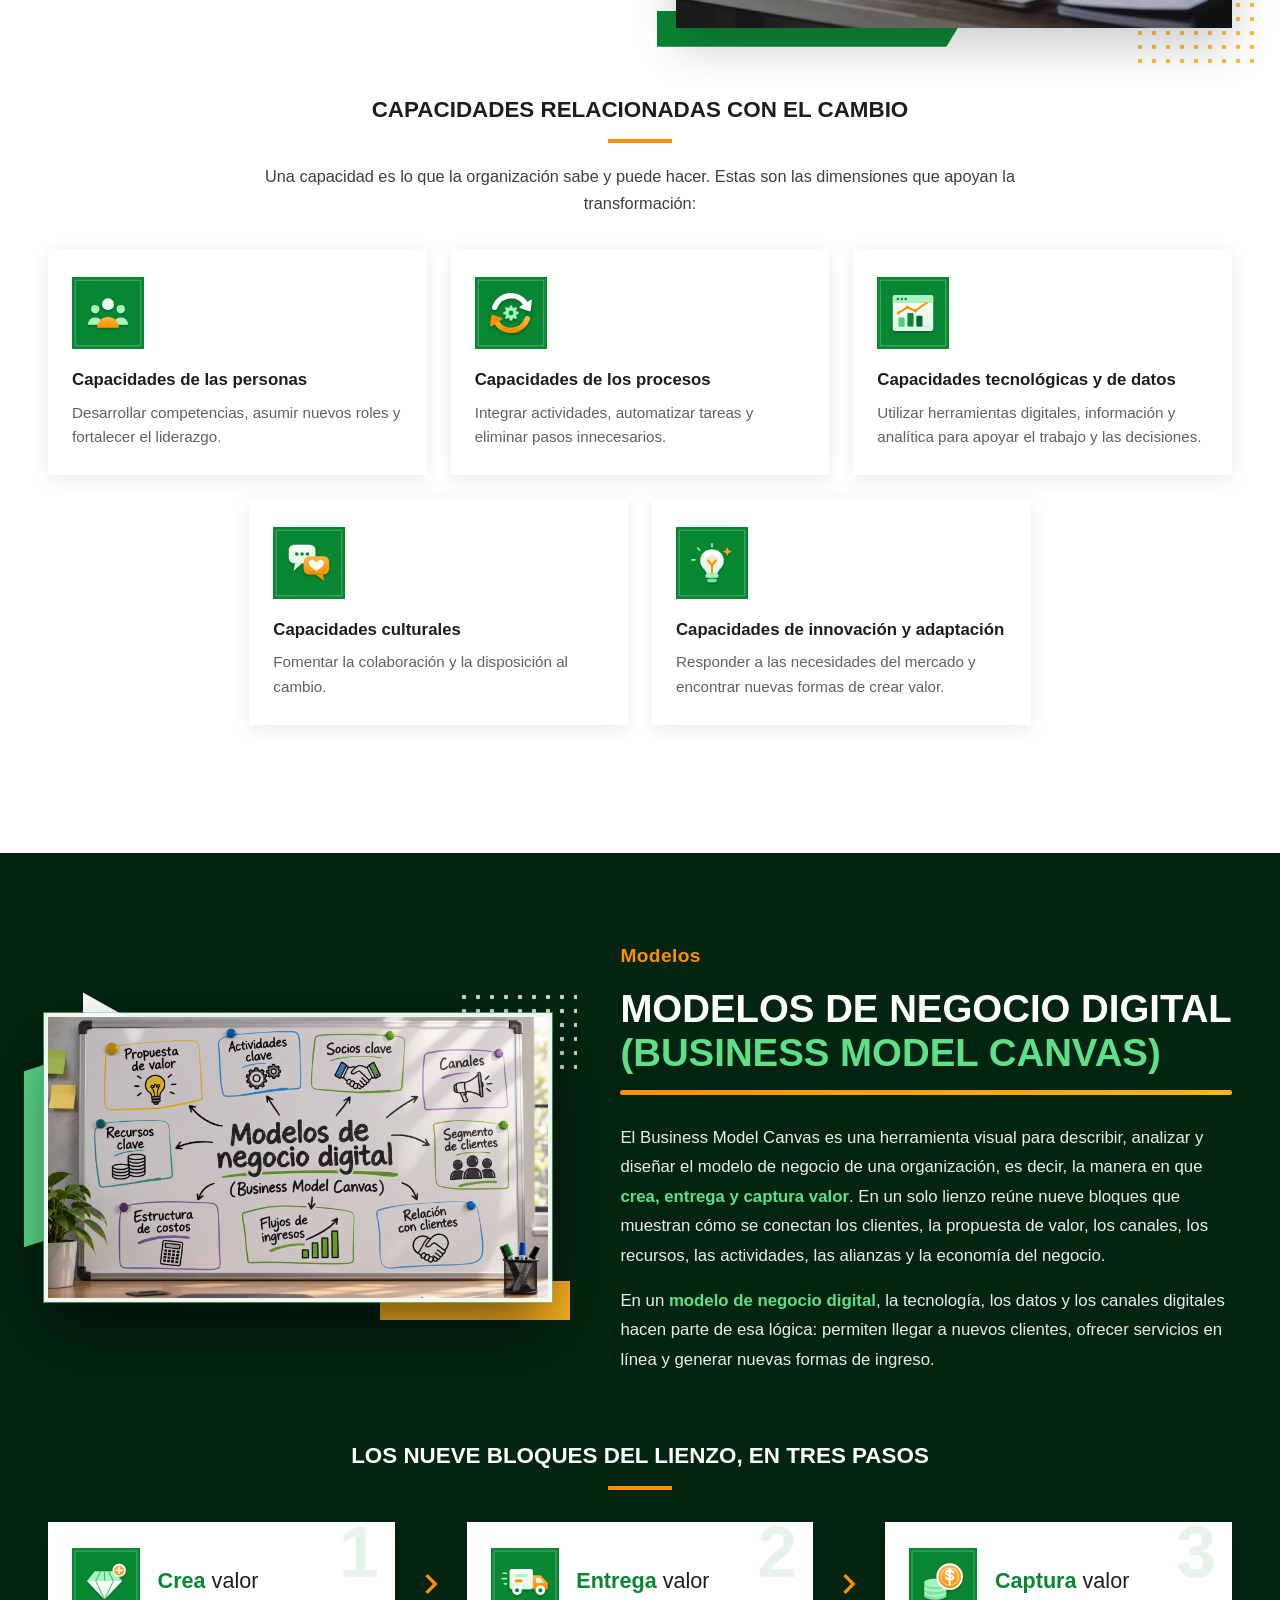
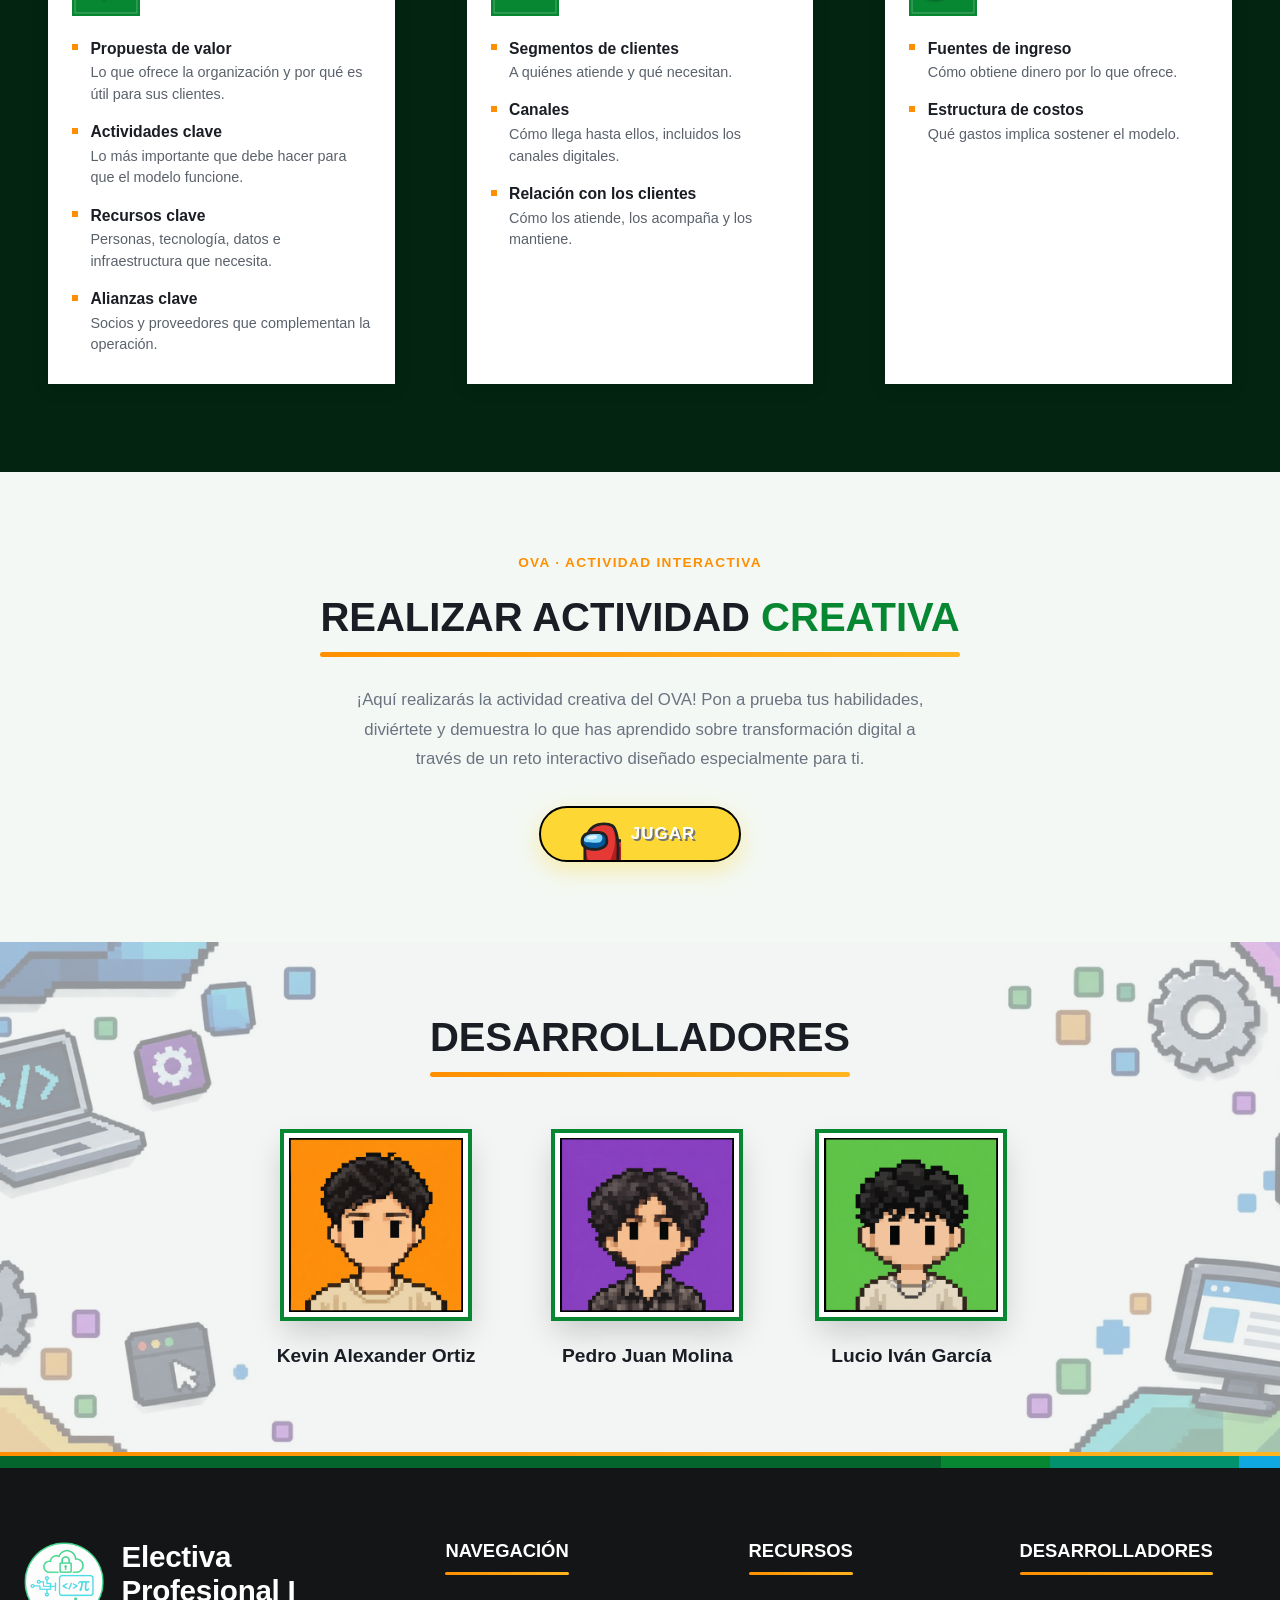
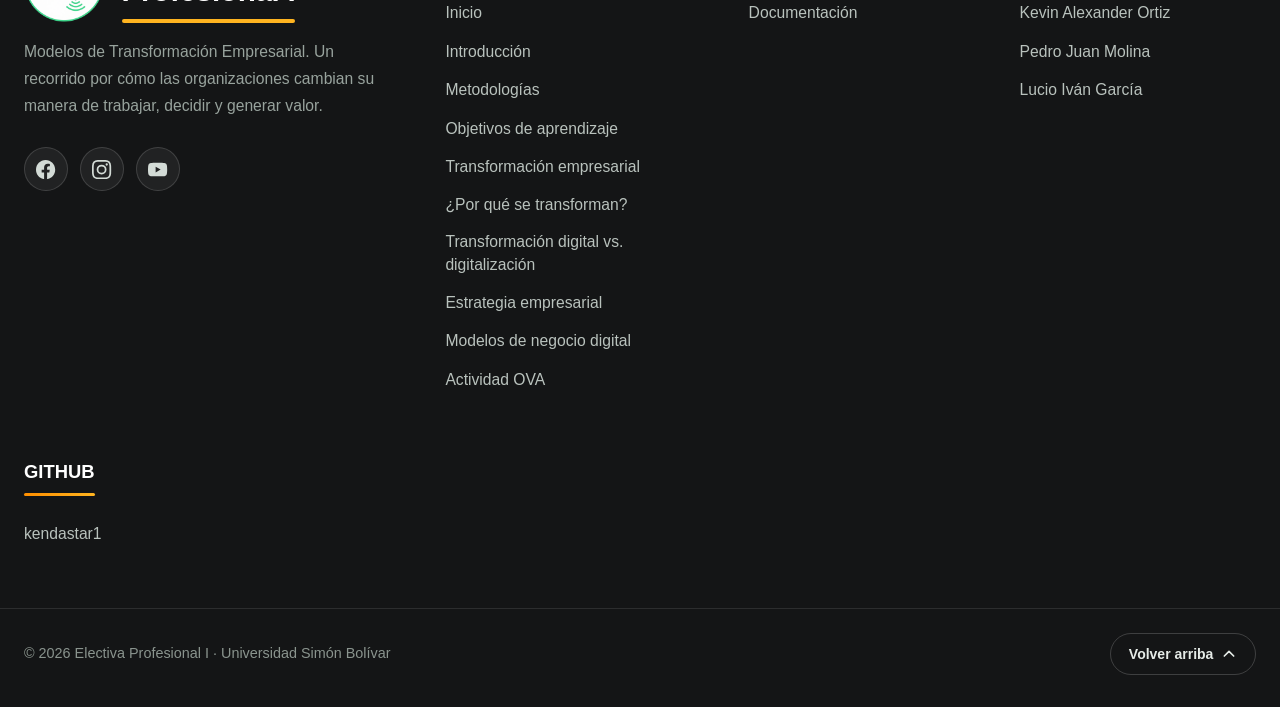
==== commit c03cb06b: "Add files via upload" ====
--- a/index.html
+++ b/index.html
@@ -32,8 +32,8 @@
                 </li>
                 <li><a href="#estrategia">Estrategia</a></li>
                 <li><a href="#modelos-negocio">Modelos</a></li>
+                <li><a href="#actividad-ova">Actividad OVA</a></li>
                 <li><a href="#desarrolladores">Desarrolladores</a></li>
-                <li><a href="#actividad-ova">Actividad OVA</a></li>
             </ul>
 
 
@@ -73,8 +73,8 @@
             </div>
             <a href="#estrategia">Estrategia</a>
             <a href="#modelos-negocio">Modelos</a>
+            <a href="#actividad-ova">Actividad OVA</a>
             <a href="#desarrolladores">Desarrolladores</a>
-            <a href="#actividad-ova">Actividad OVA</a>
         </div>
     </nav>
 
@@ -135,9 +135,8 @@
         <div class="container">
             <div class="svc-showcase">
                 <div class="svc-intro reveal reveal-left">
-                    <span class="svc-eyebrow">Introducción</span>
-                    <h2>Resumen de la <span class="svc-green">asignatura</span></h2>
-                    <p>La presentación de <strong>Electiva Profesional I</strong> aborda los <strong>Modelos de Transformación Empresarial</strong> y explica cómo las organizaciones pueden cambiar la manera en que trabajan, toman decisiones, atienden a sus clientes y generan valor. La idea principal es que transformar una empresa no consiste solamente en comprar equipos o incorporar programas, sino en realizar cambios significativos en la organización.</p>
+                    <h2><span class="svc-green">Introducción</span></h2>
+                    <p>El presente <strong>Objeto Virtual de Aprendizaje (OVA)</strong> de la asignatura <strong>Electiva Profesional I</strong> aborda contenidos relacionados con los modelos de transformación empresarial y el papel que desempeña la tecnología en la evolución de las organizaciones. Su propósito es explicar, de manera organizada y didáctica, cómo las empresas pueden adaptar sus procesos, estrategias y formas de trabajo para responder a las necesidades del entorno actual. La página funciona como un recurso de apoyo académico que permite conocer conceptos, revisar ejemplos y comprender la relación entre la transformación empresarial, la digitalización, la estrategia y la innovación.</p>
                 </div>
 
                 <div class="svc-visual reveal reveal-right reveal-delay-2">
@@ -153,11 +152,11 @@
     <section class="video-hero" id="beneficios">
         <div class="video-hero-bg" aria-hidden="true"></div>
         <div class="video-hero-box">
-            <span class="video-hero-play" aria-hidden="true">
+            <a class="video-hero-play" href="https://www.youtube.com/watch?v=a5EXO3Q7Ufg" target="_blank" rel="noopener noreferrer" aria-label="Ver video de metodologías">
                 <svg width="34" height="34" viewBox="0 0 24 24" fill="currentColor"><path d="M8 5v14l11-7z"/></svg>
-            </span>
+            </a>
             <h2>Metodologías</h2>
-            <p>La metodología de aprendizaje se basa en un enfoque teórico-práctico, mediante actividades, lecturas, recursos digitales y ejercicios que permiten comprender los conceptos empresariales. Se promueve la participación, el análisis de situaciones reales y el desarrollo de ideas innovadoras, fortaleciendo habilidades como el pensamiento crítico, la creatividad y el trabajo en equipo.</p>
+            <p>La propuesta metodológica es teórico-práctica. Incluye actividades, lecturas, recursos digitales y ejercicios que permiten relacionar los conceptos con situaciones empresariales. También promueve la participación, el análisis de casos, la creatividad, el pensamiento crítico y el trabajo en equipo.</p>
         </div>
     </section>
 
@@ -337,7 +336,7 @@
         </video>
         <div class="container">
             <div class="section-header hiw-header">
-                <span class="svc-eyebrow">Omnicanalidad</span>
+                <span class="svc-eyebrow">Introducción</span>
                 <h2>¿Qué es la transformación <span class="svc-green">empresarial?</span></h2>
                 <p>La transformación empresarial es un proceso estratégico de cambio profundo mediante el cual una organización modifica la forma en que opera, crea valor y responde a su entorno para mantenerse competitiva y sostenible.</p>
                 <p>La tecnología puede ayudar a iniciar o acelerar ese cambio, pero no es suficiente por sí sola. La transformación se presenta cuando también se modifican la forma de trabajar, la toma de decisiones, la estrategia, la cultura y la relación con los clientes.</p>
@@ -494,7 +493,7 @@
             <div class="steps-grid">
                 <div class="steps-left">
                     <div class="steps-head reveal">
-                        <span class="svc-eyebrow">Introducción</span>
+                        <span class="svc-eyebrow">Factores de cambio</span>
                         <h2 class="steps-title">¿Por qué se transforman <span class="svc-green">las empresas?</span></h2>
                     </div>
 
@@ -956,7 +955,7 @@
                 <h5>Navegación</h5>
                 <ul>
                     <li><a href="#inicio">Inicio</a></li>
-                    <li><a href="#caracteristicas">Resumen de la asignatura</a></li>
+                    <li><a href="#caracteristicas">Introducción</a></li>
                     <li><a href="#beneficios">Metodologías</a></li>
                     <li><a href="#como-funciona">Objetivos de aprendizaje</a></li>
                     <li><a href="#integracion">Transformación empresarial</a></li>
@@ -964,6 +963,7 @@
                     <li><a href="#conceptos">Transformación digital vs. digitalización</a></li>
                     <li><a href="#estrategia">Estrategia empresarial</a></li>
                     <li><a href="#modelos-negocio">Modelos de negocio digital</a></li>
+                    <li><a href="#actividad-ova">Actividad OVA</a></li>
                 </ul>
             </nav>
 
@@ -971,16 +971,22 @@
                 <h5>Recursos</h5>
                 <ul>
                     <li><a href="#">Documentación</a></li>
-                    <li><a href="#">Postman</a></li>
                 </ul>
             </div>
 
             <div class="site-footer-col">
-                <h5>Legal</h5>
+                <h5>Desarrolladores</h5>
                 <ul>
-                    <li><a href="#">Términos y Condiciones</a></li>
-                    <li><a href="#">Política y Privacidad de Datos</a></li>
-                    <li><a href="#">Acuerdo de Nivel de Servicio</a></li>
+                    <li><a href="#desarrolladores">Kevin Alexander Ortiz</a></li>
+                    <li><a href="#desarrolladores">Pedro Juan Molina</a></li>
+                    <li><a href="#desarrolladores">Lucio Iván García</a></li>
+                </ul>
+            </div>
+
+            <div class="site-footer-col">
+                <h5>GitHub</h5>
+                <ul>
+                    <li><a href="https://github.com/kendastar1" target="_blank" rel="noopener noreferrer">kendastar1</a></li>
                 </ul>
             </div>
 
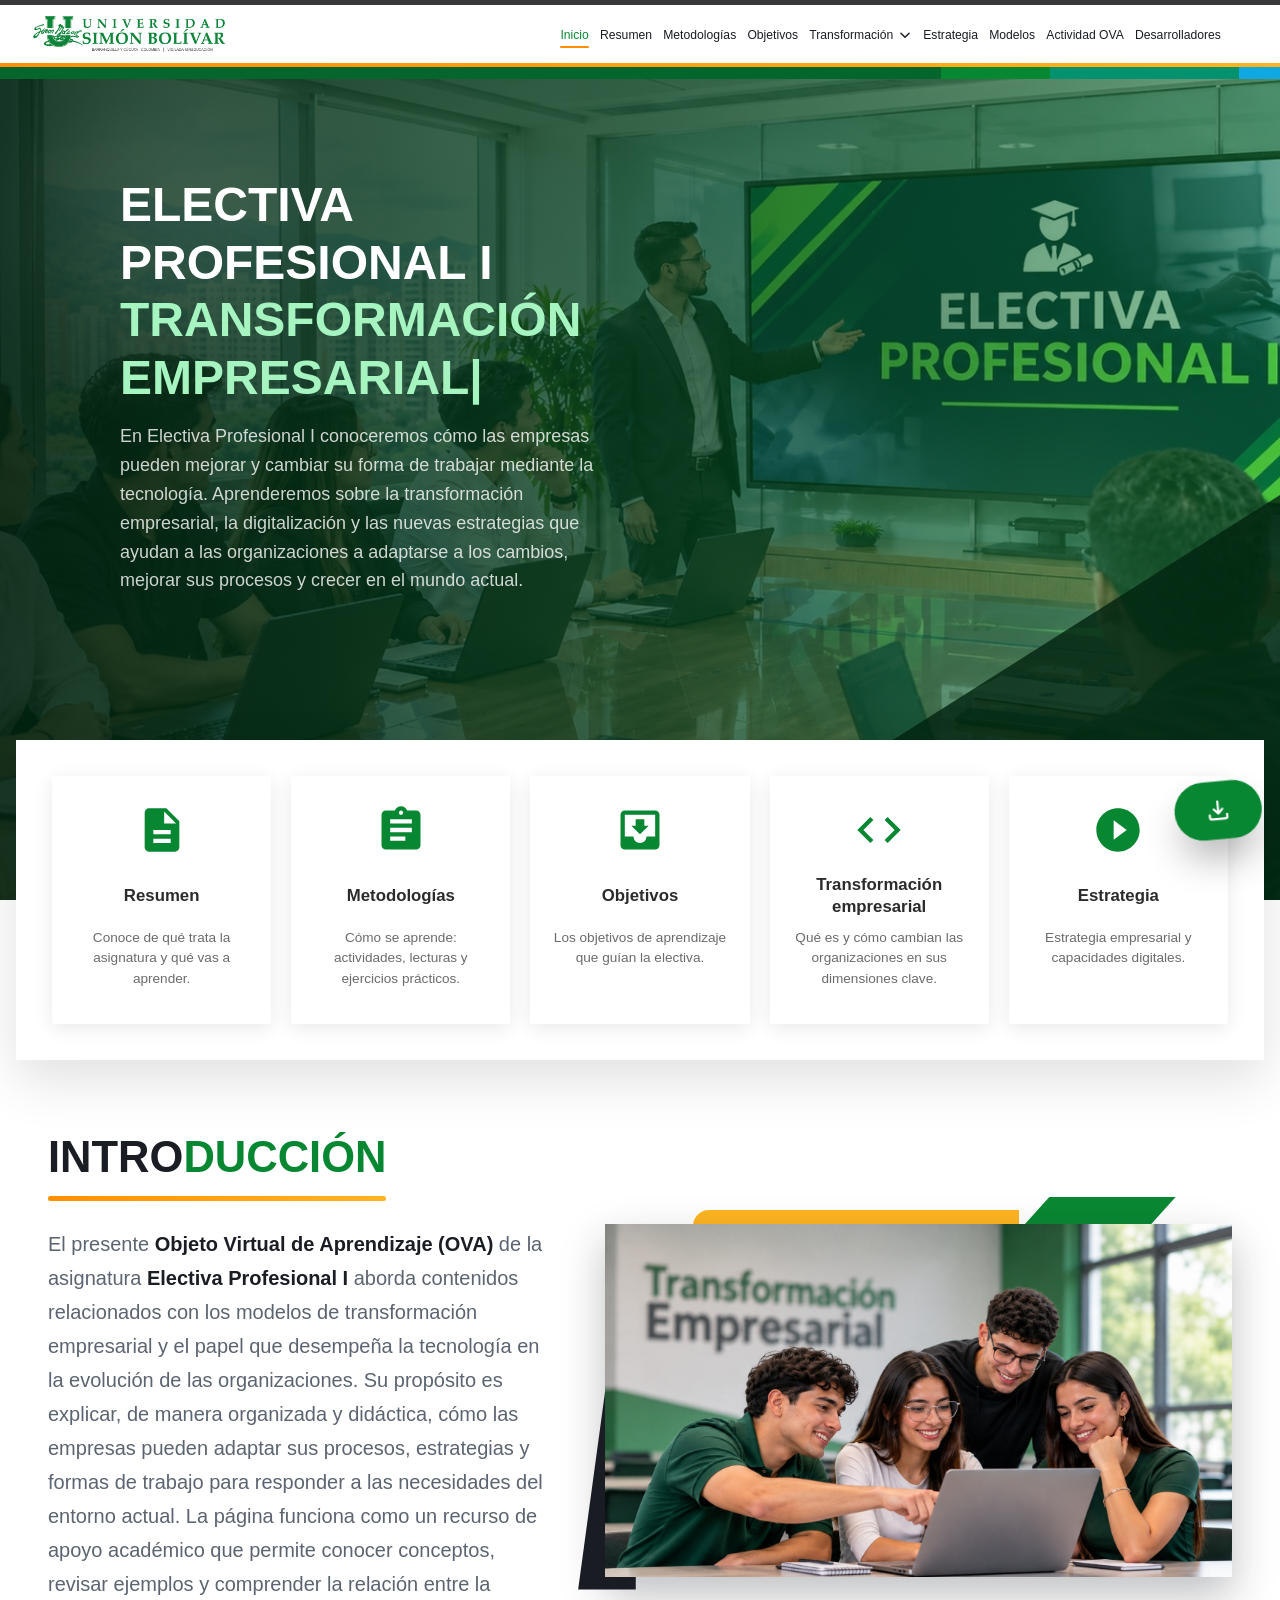
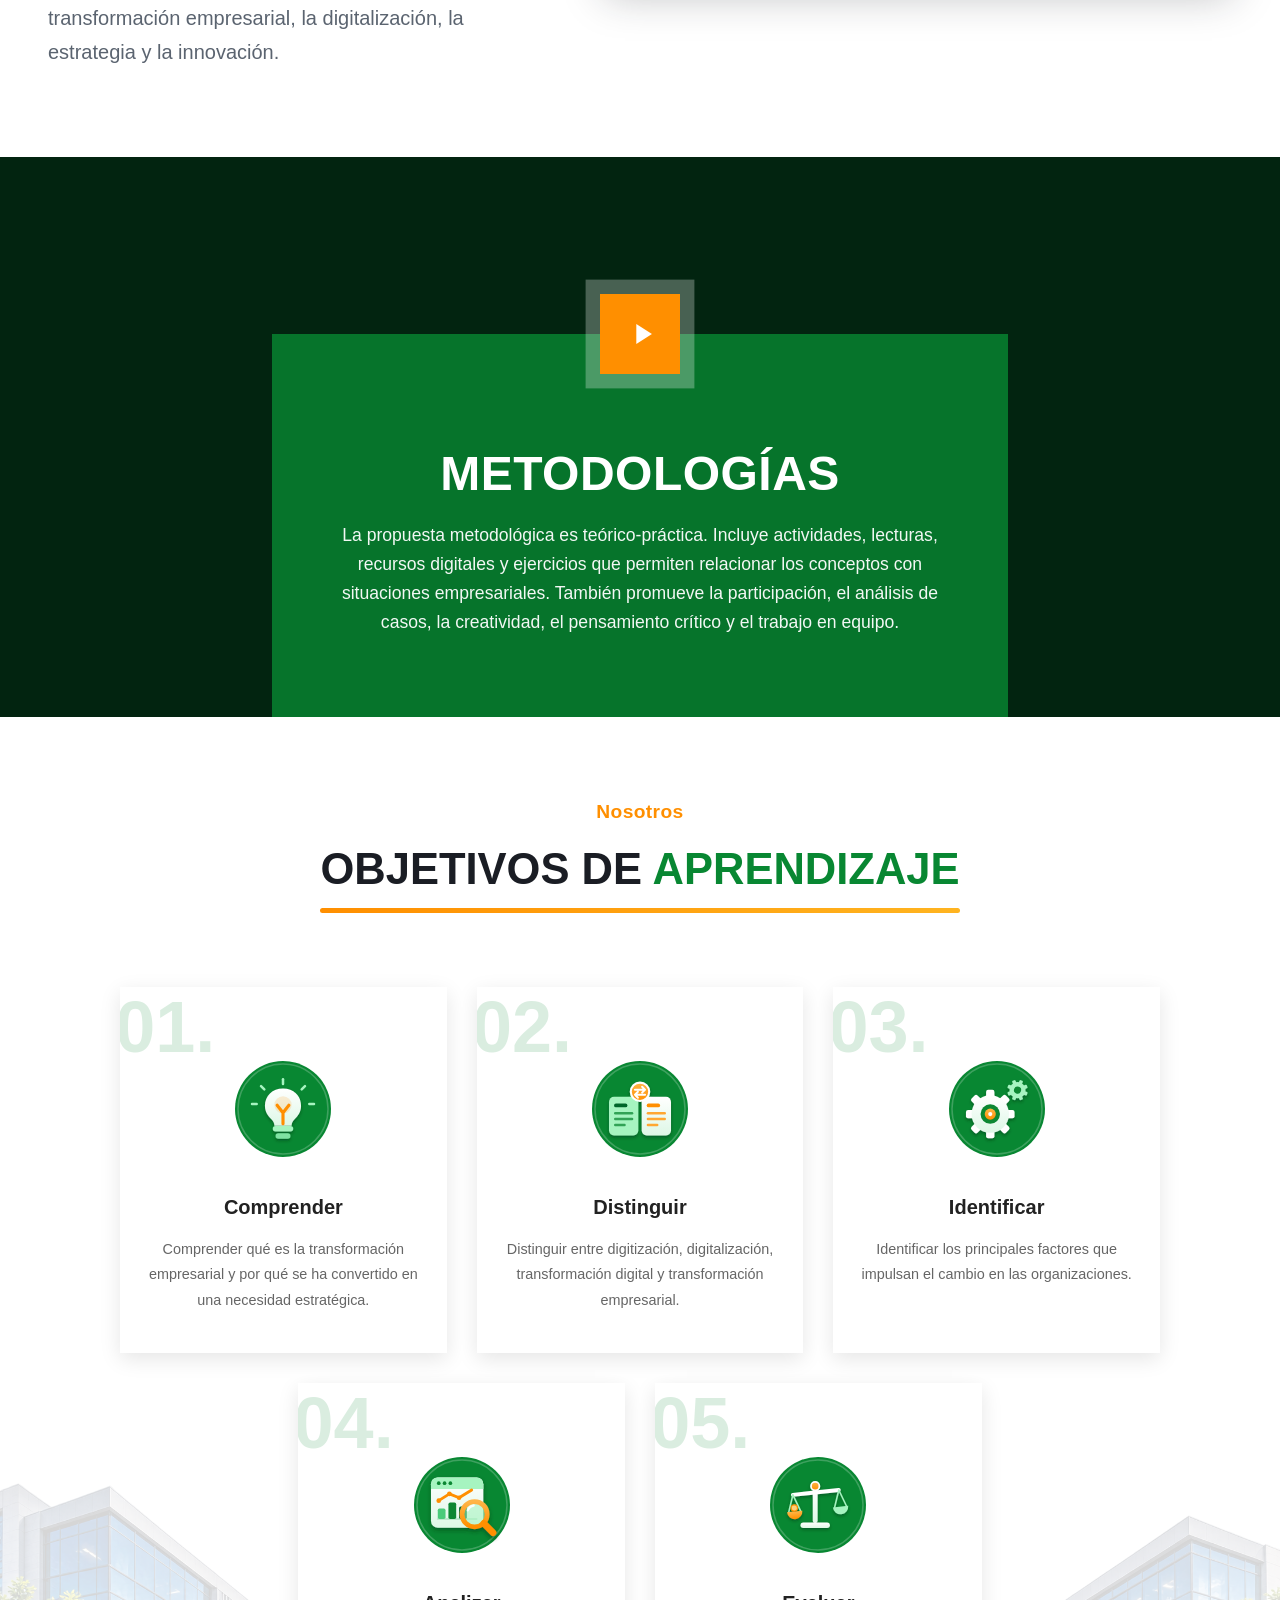
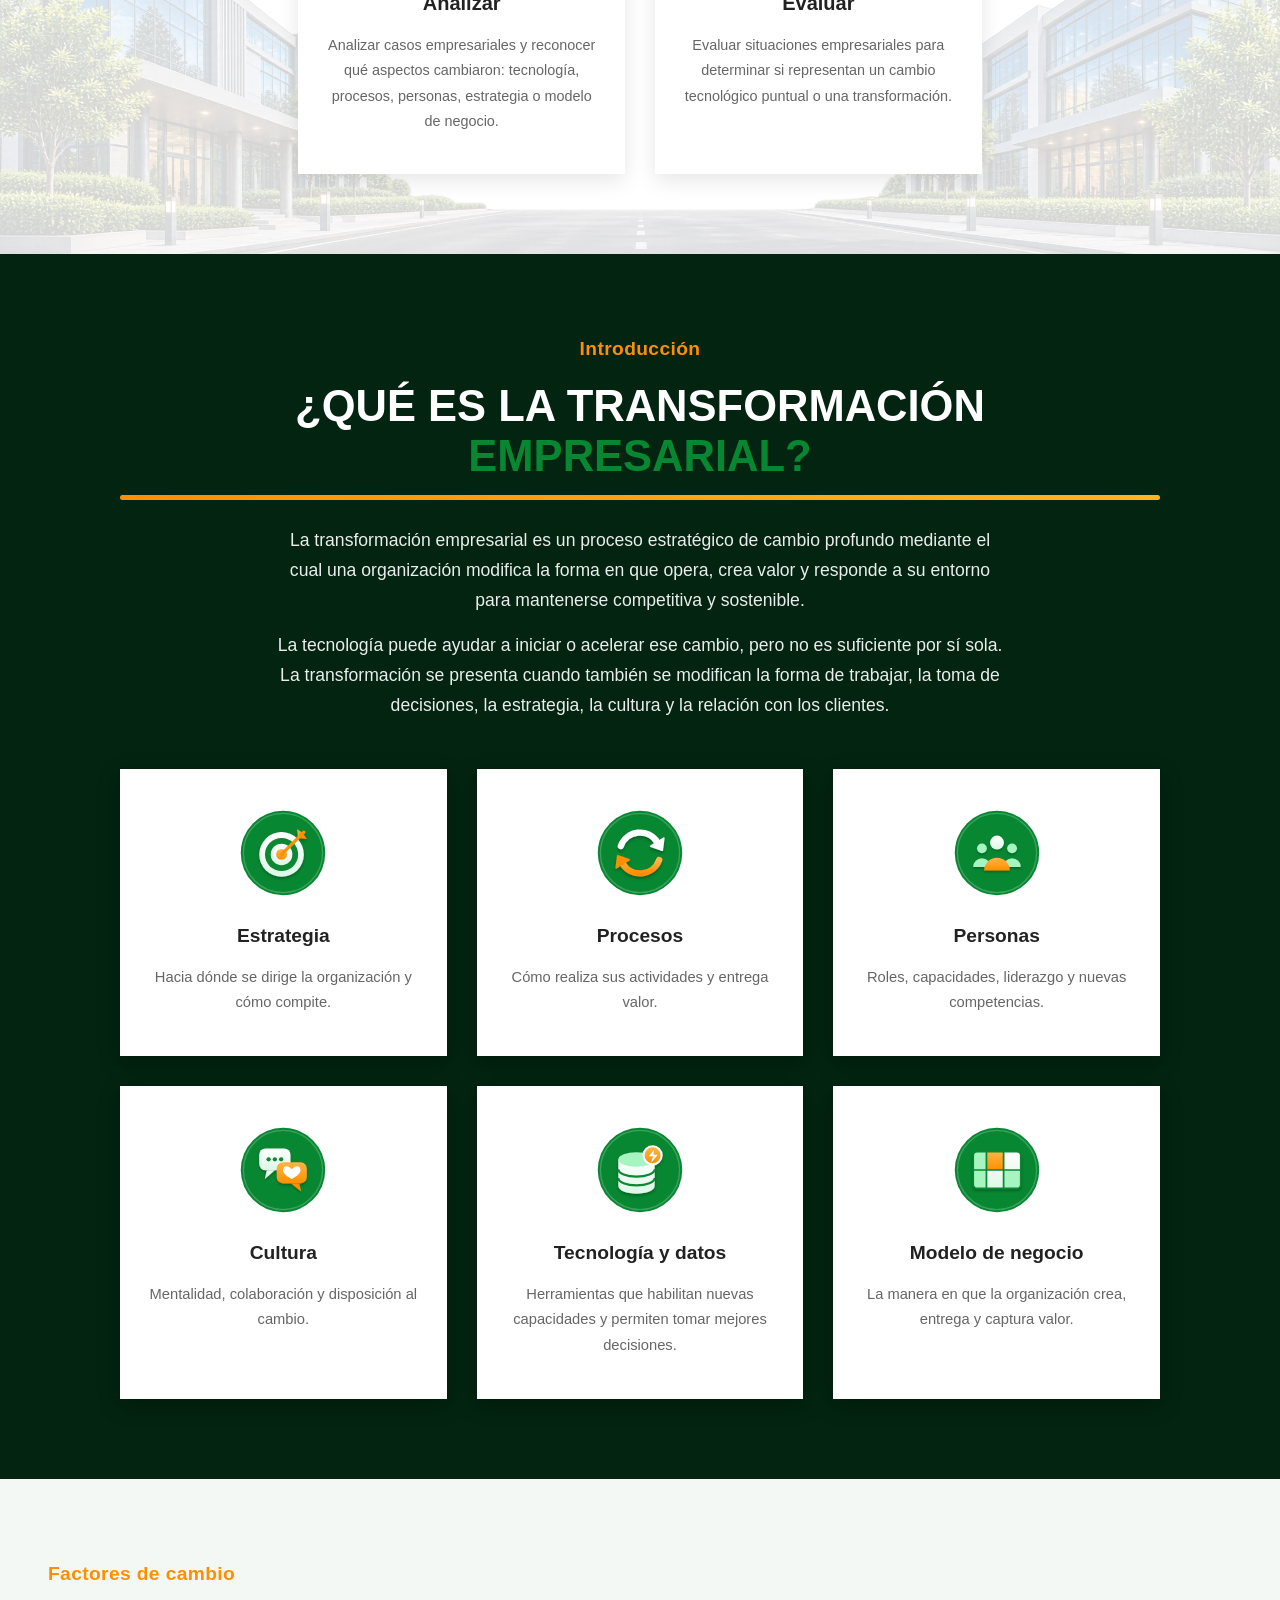
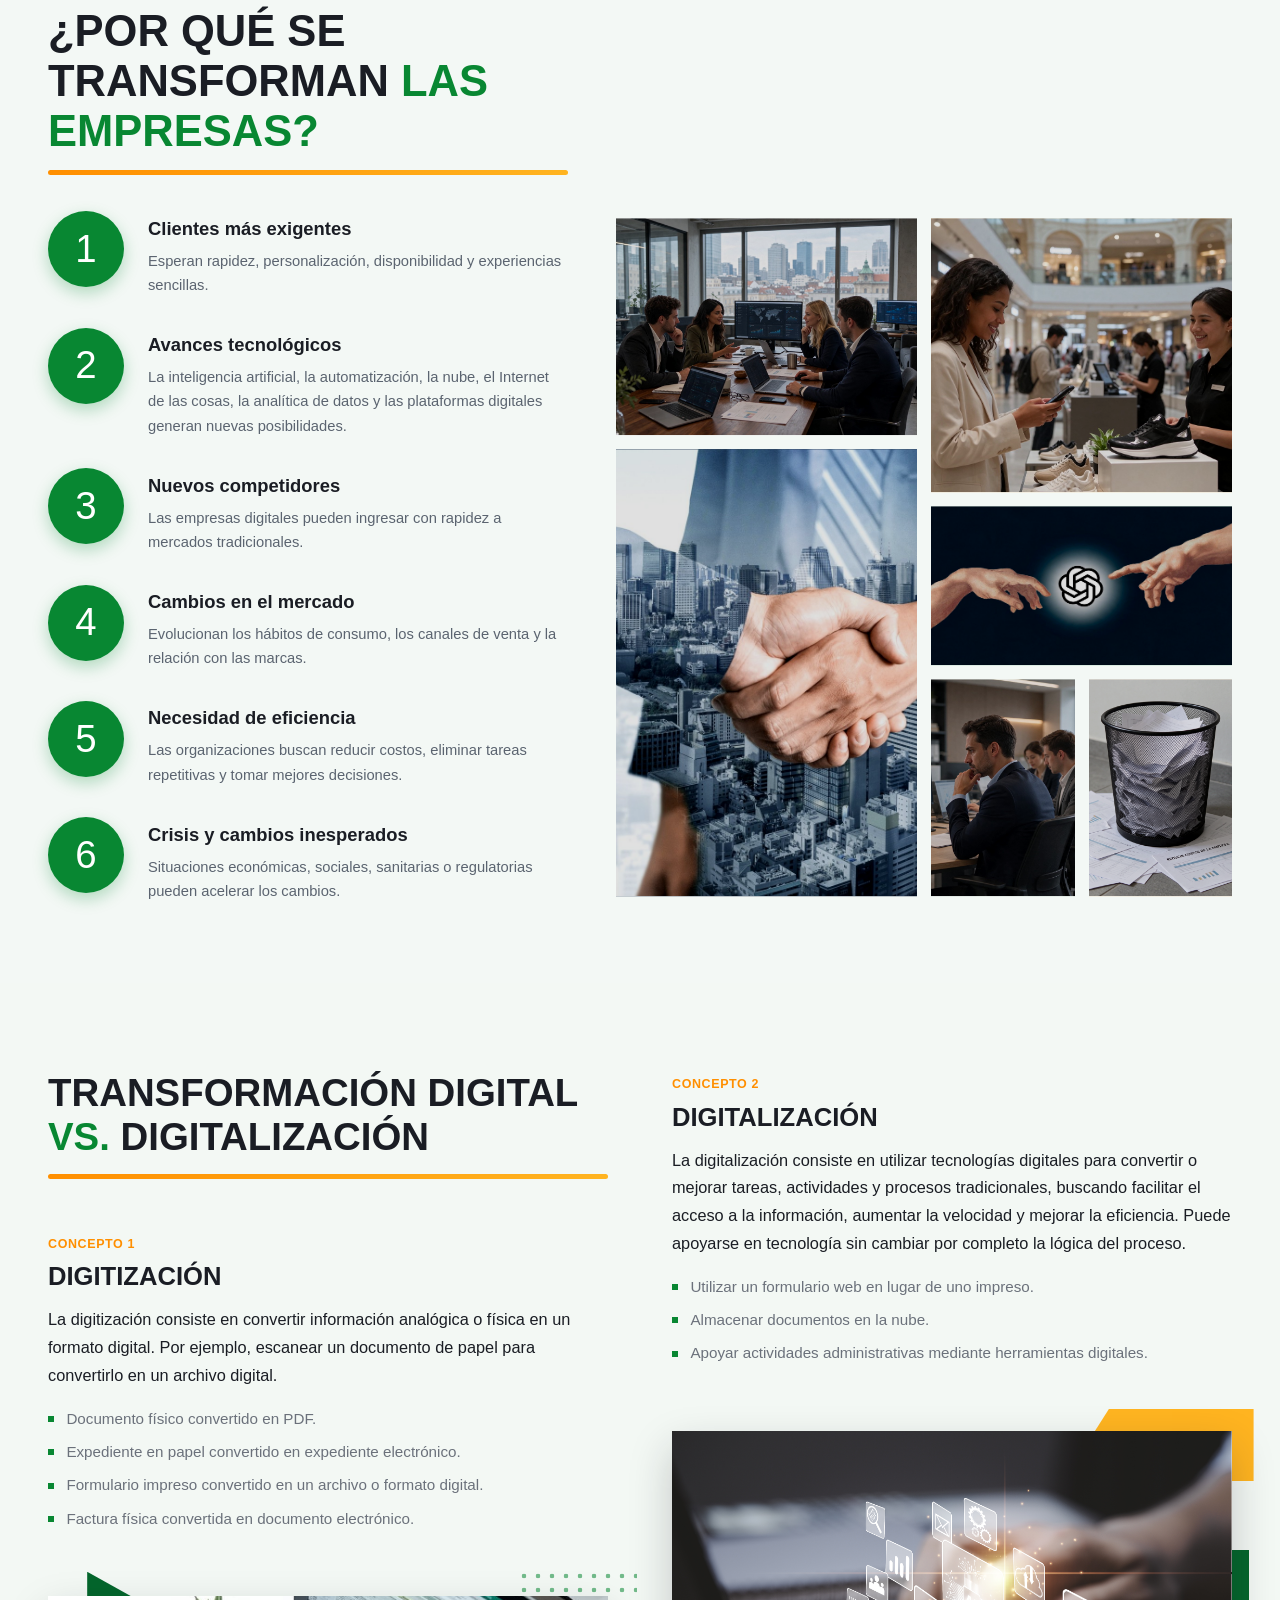
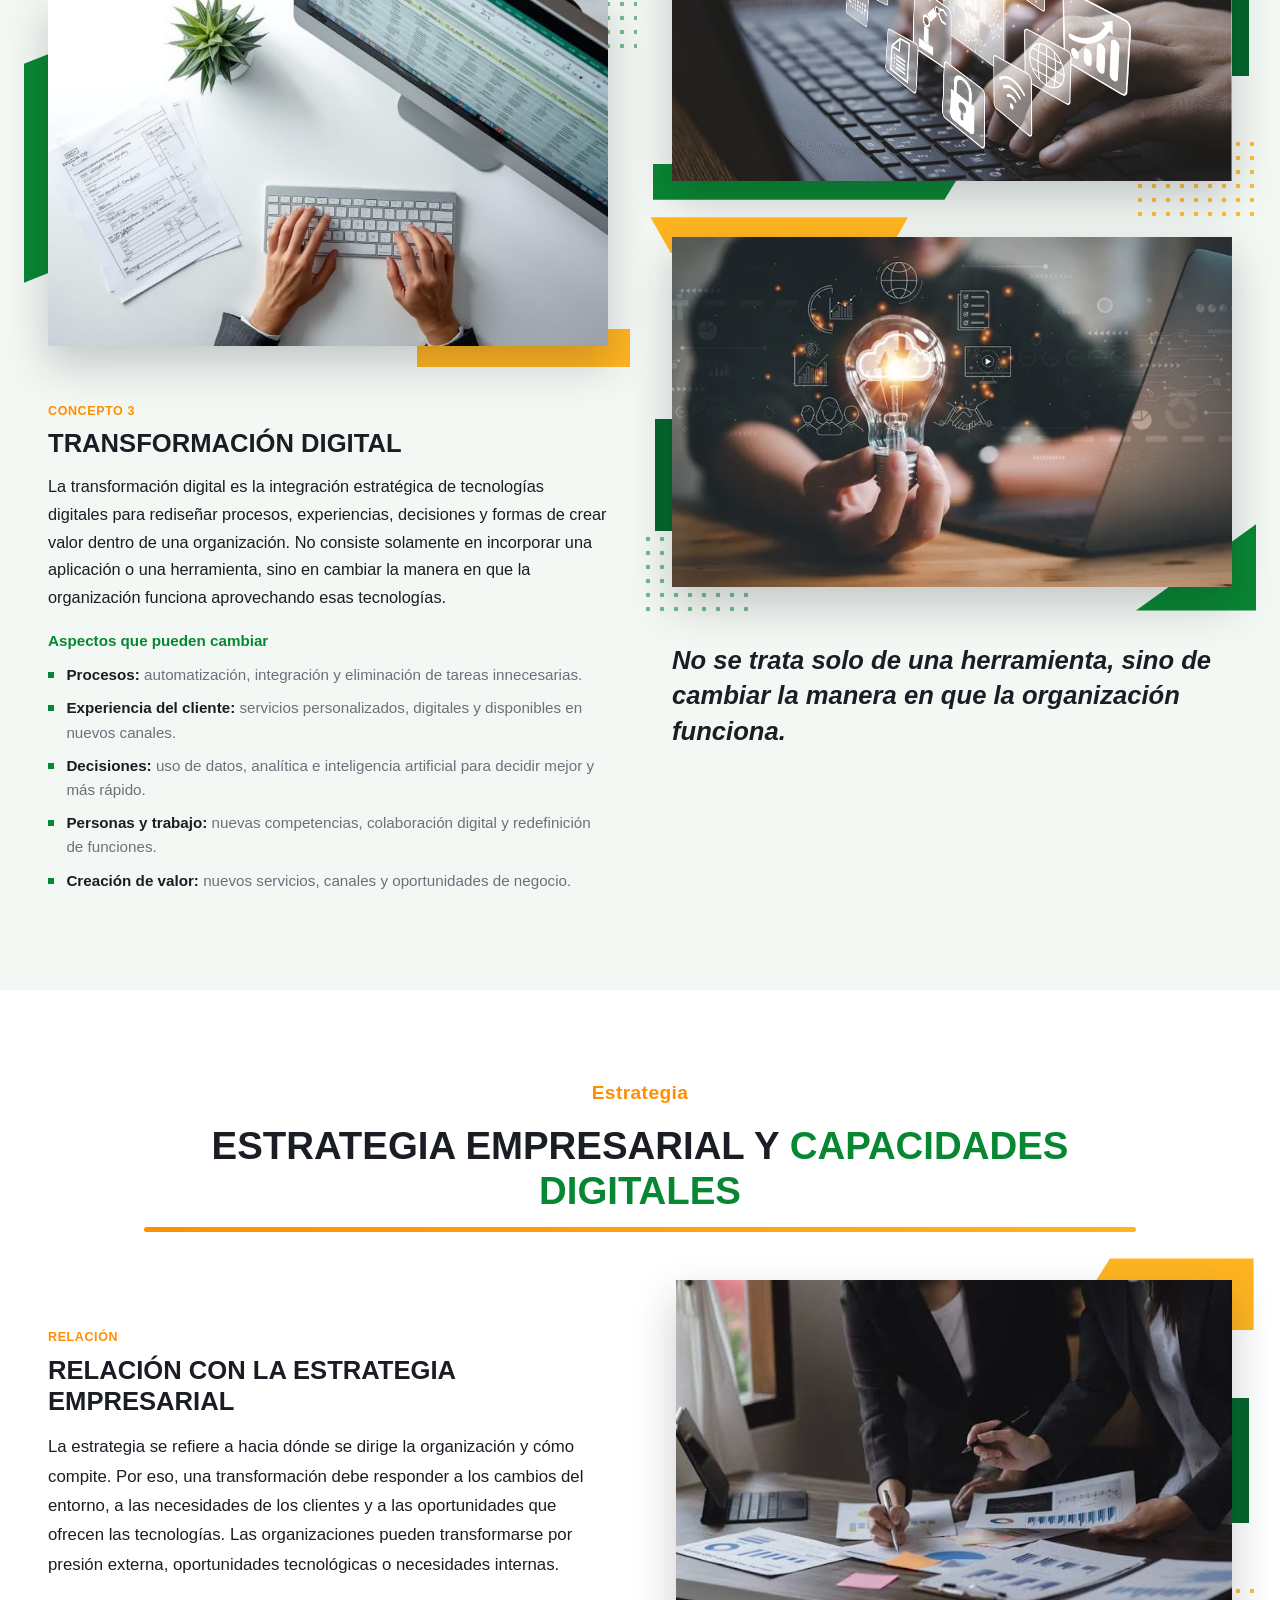
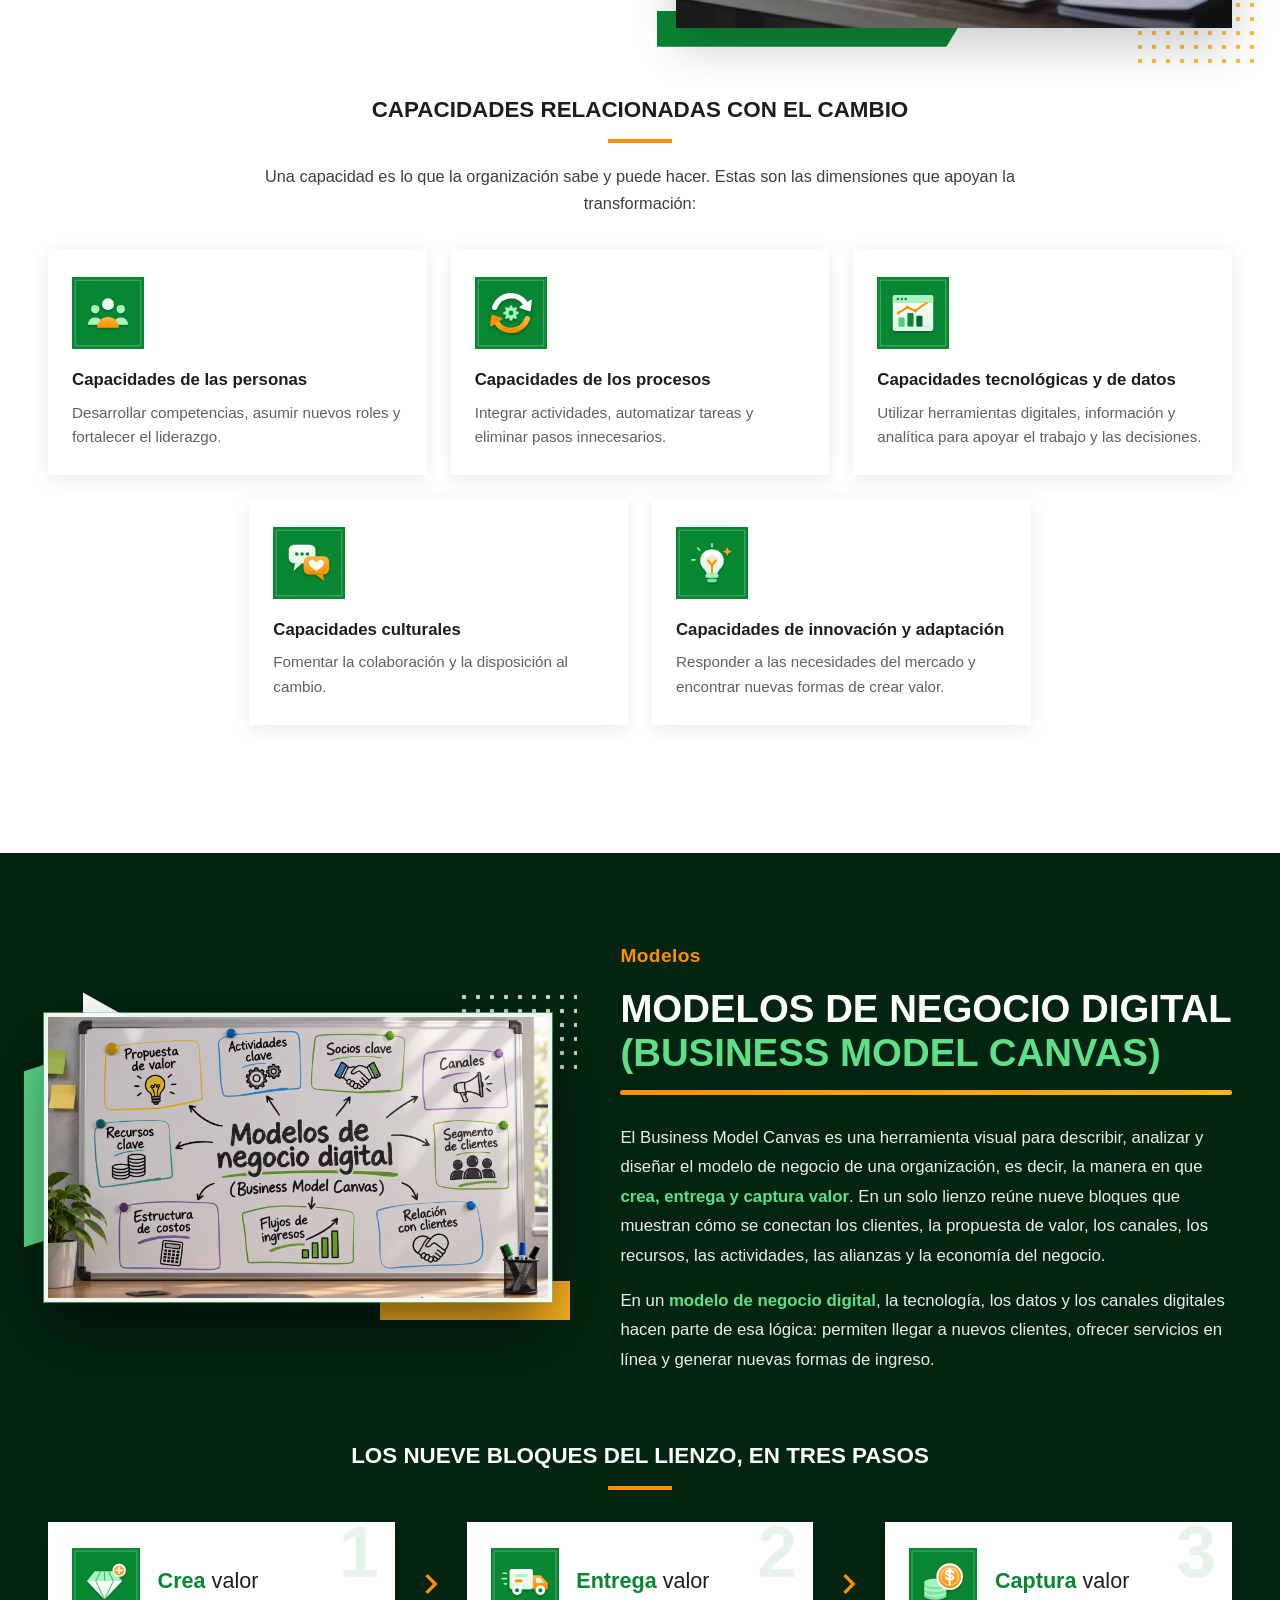
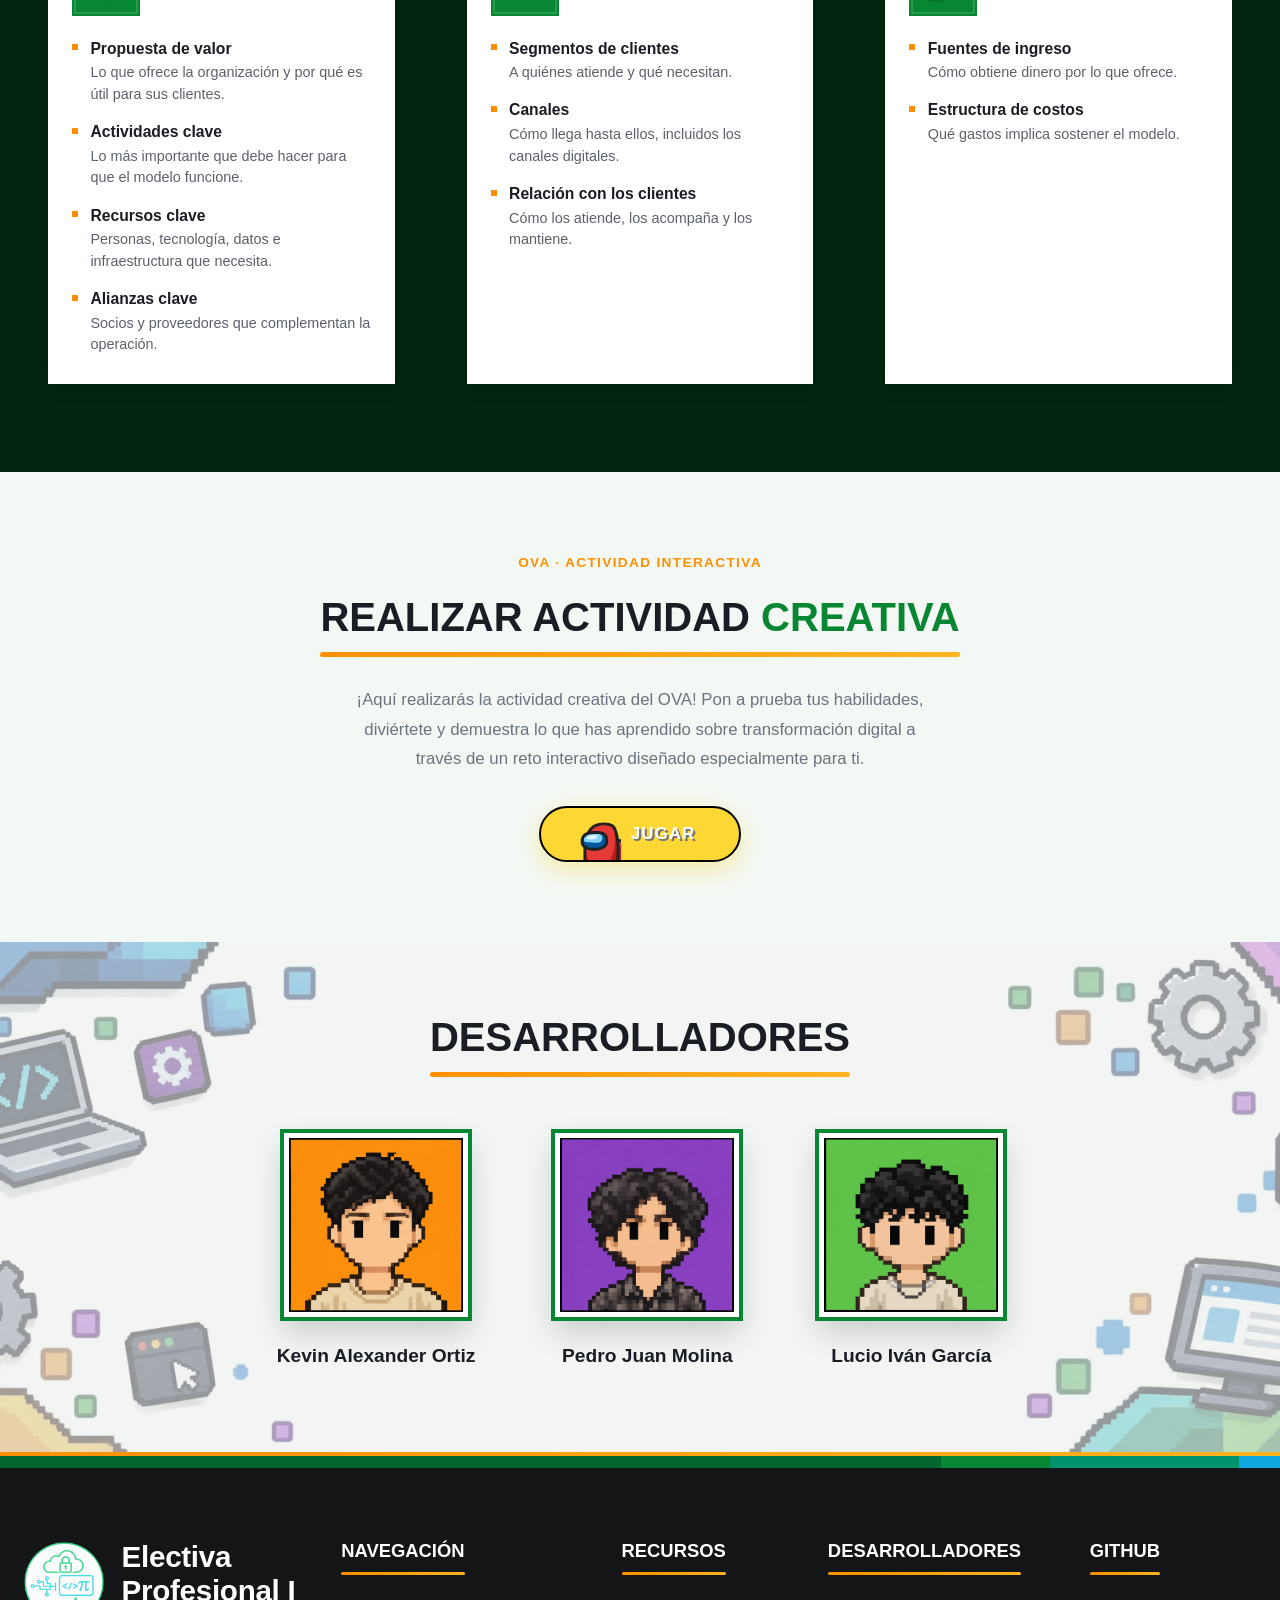
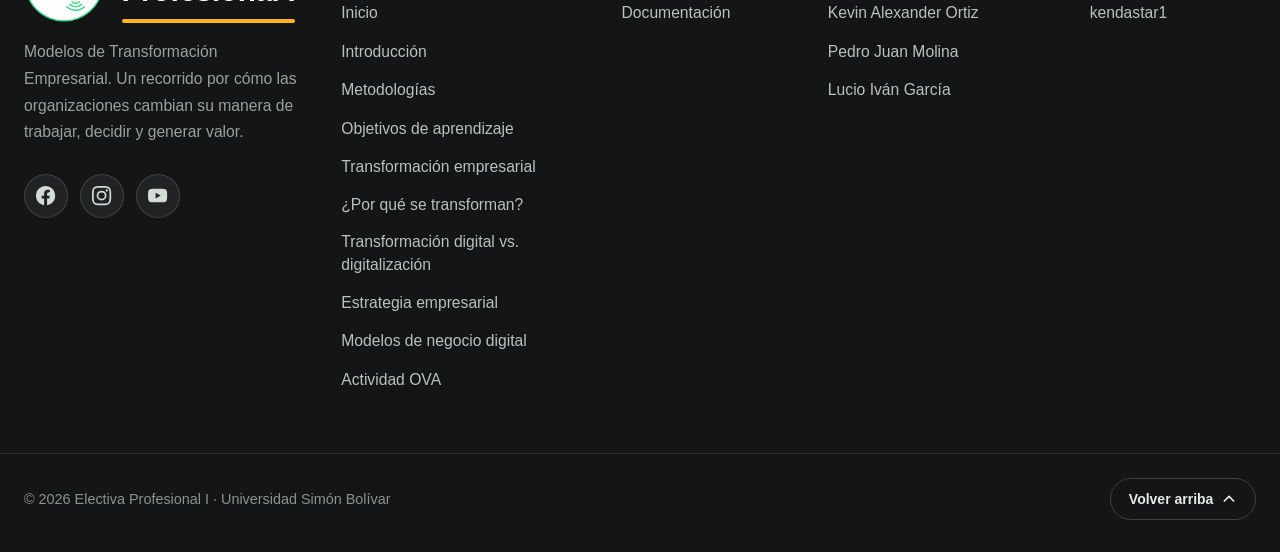
==== commit a2cc1d27: "Add files via upload" ====
--- a/index.html
+++ b/index.html
@@ -135,7 +135,7 @@
         <div class="container">
             <div class="svc-showcase">
                 <div class="svc-intro reveal reveal-left">
-                    <h2><span class="svc-green">Introducción</span></h2>
+                    <h2>Intro<span class="svc-green">ducción</span></h2>
                     <p>El presente <strong>Objeto Virtual de Aprendizaje (OVA)</strong> de la asignatura <strong>Electiva Profesional I</strong> aborda contenidos relacionados con los modelos de transformación empresarial y el papel que desempeña la tecnología en la evolución de las organizaciones. Su propósito es explicar, de manera organizada y didáctica, cómo las empresas pueden adaptar sus procesos, estrategias y formas de trabajo para responder a las necesidades del entorno actual. La página funciona como un recurso de apoyo académico que permite conocer conceptos, revisar ejemplos y comprender la relación entre la transformación empresarial, la digitalización, la estrategia y la innovación.</p>
                 </div>
 
--- a/css/styles.css
+++ b/css/styles.css
@@ -2751,8 +2751,8 @@
     margin: 0 auto;
     padding: 4.5rem 1.5rem 3rem;
     display: grid;
-    grid-template-columns: 1.7fr 1.15fr 1fr 1.1fr;
-    gap: 3.5rem;
+    grid-template-columns: 1.5fr 1.3fr 0.9fr 1.2fr 0.9fr;
+    gap: 2.5rem;
 }
 
 .site-footer-logo {
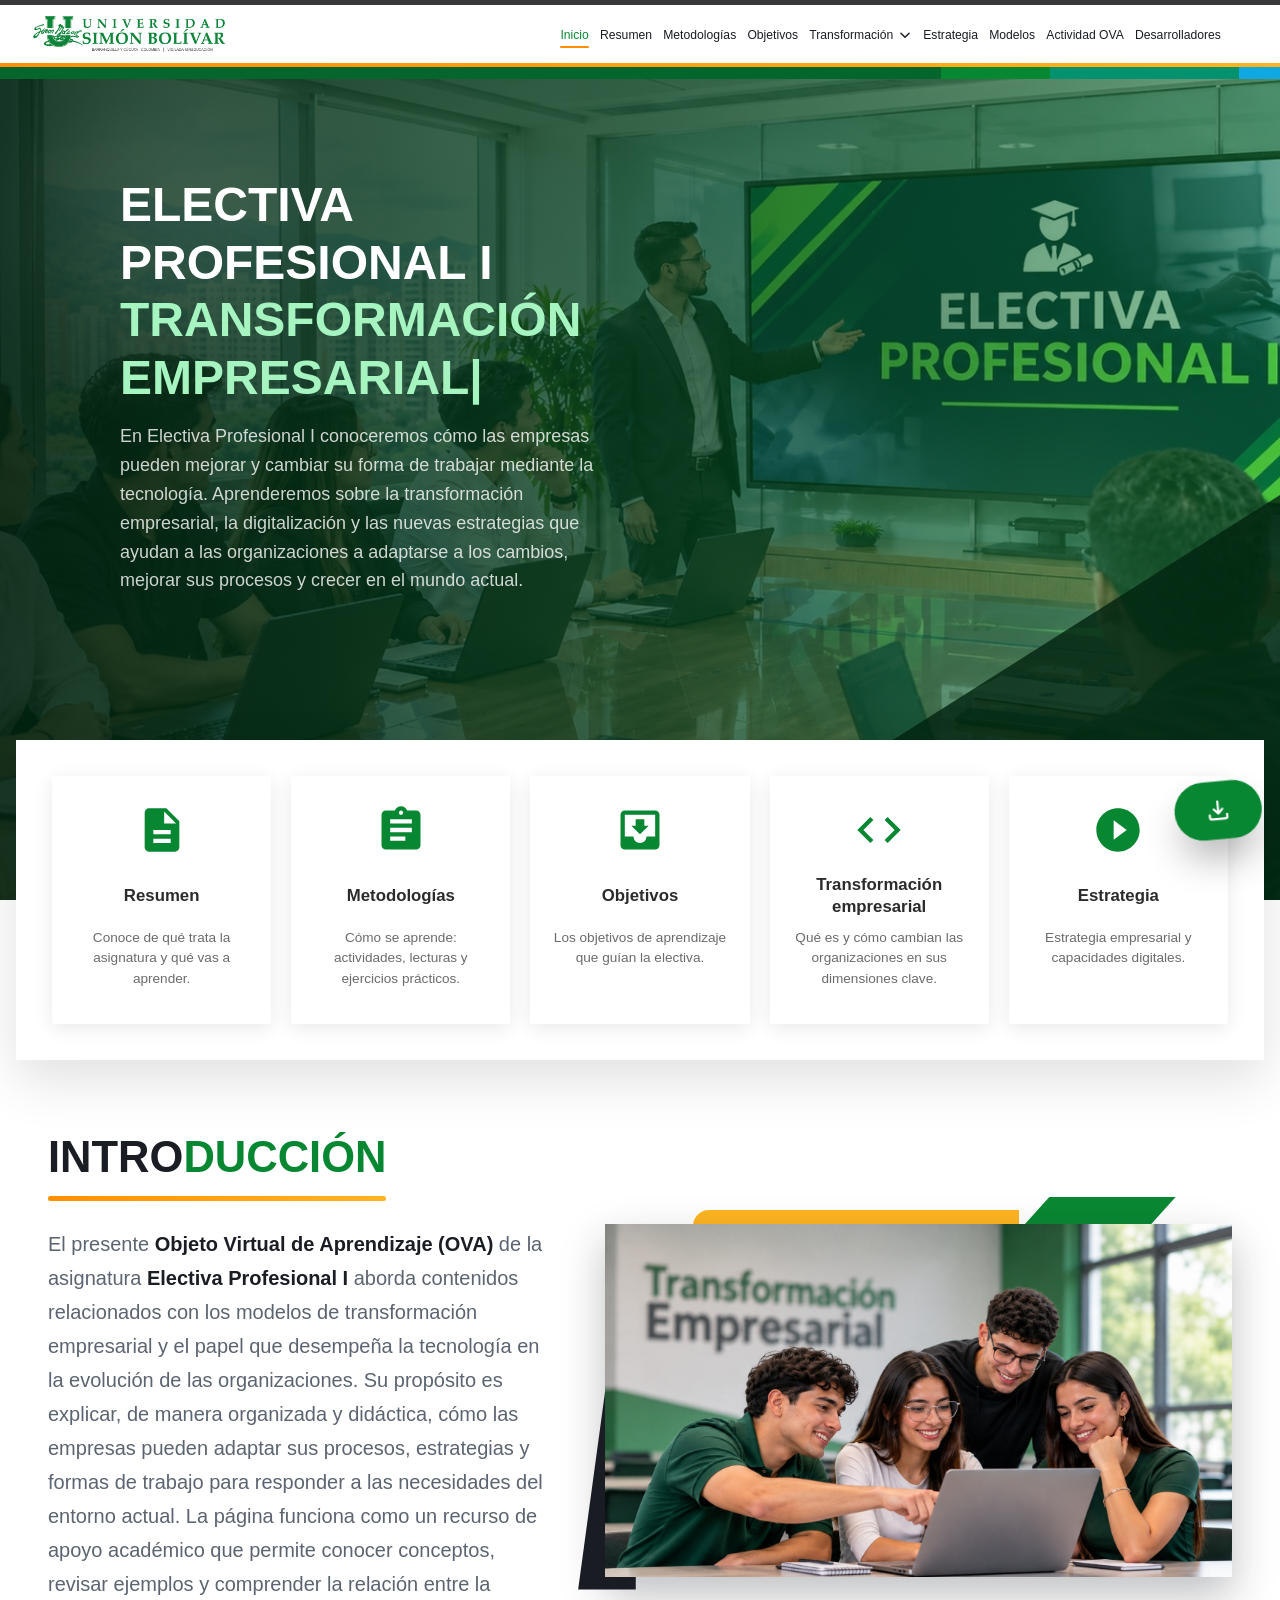
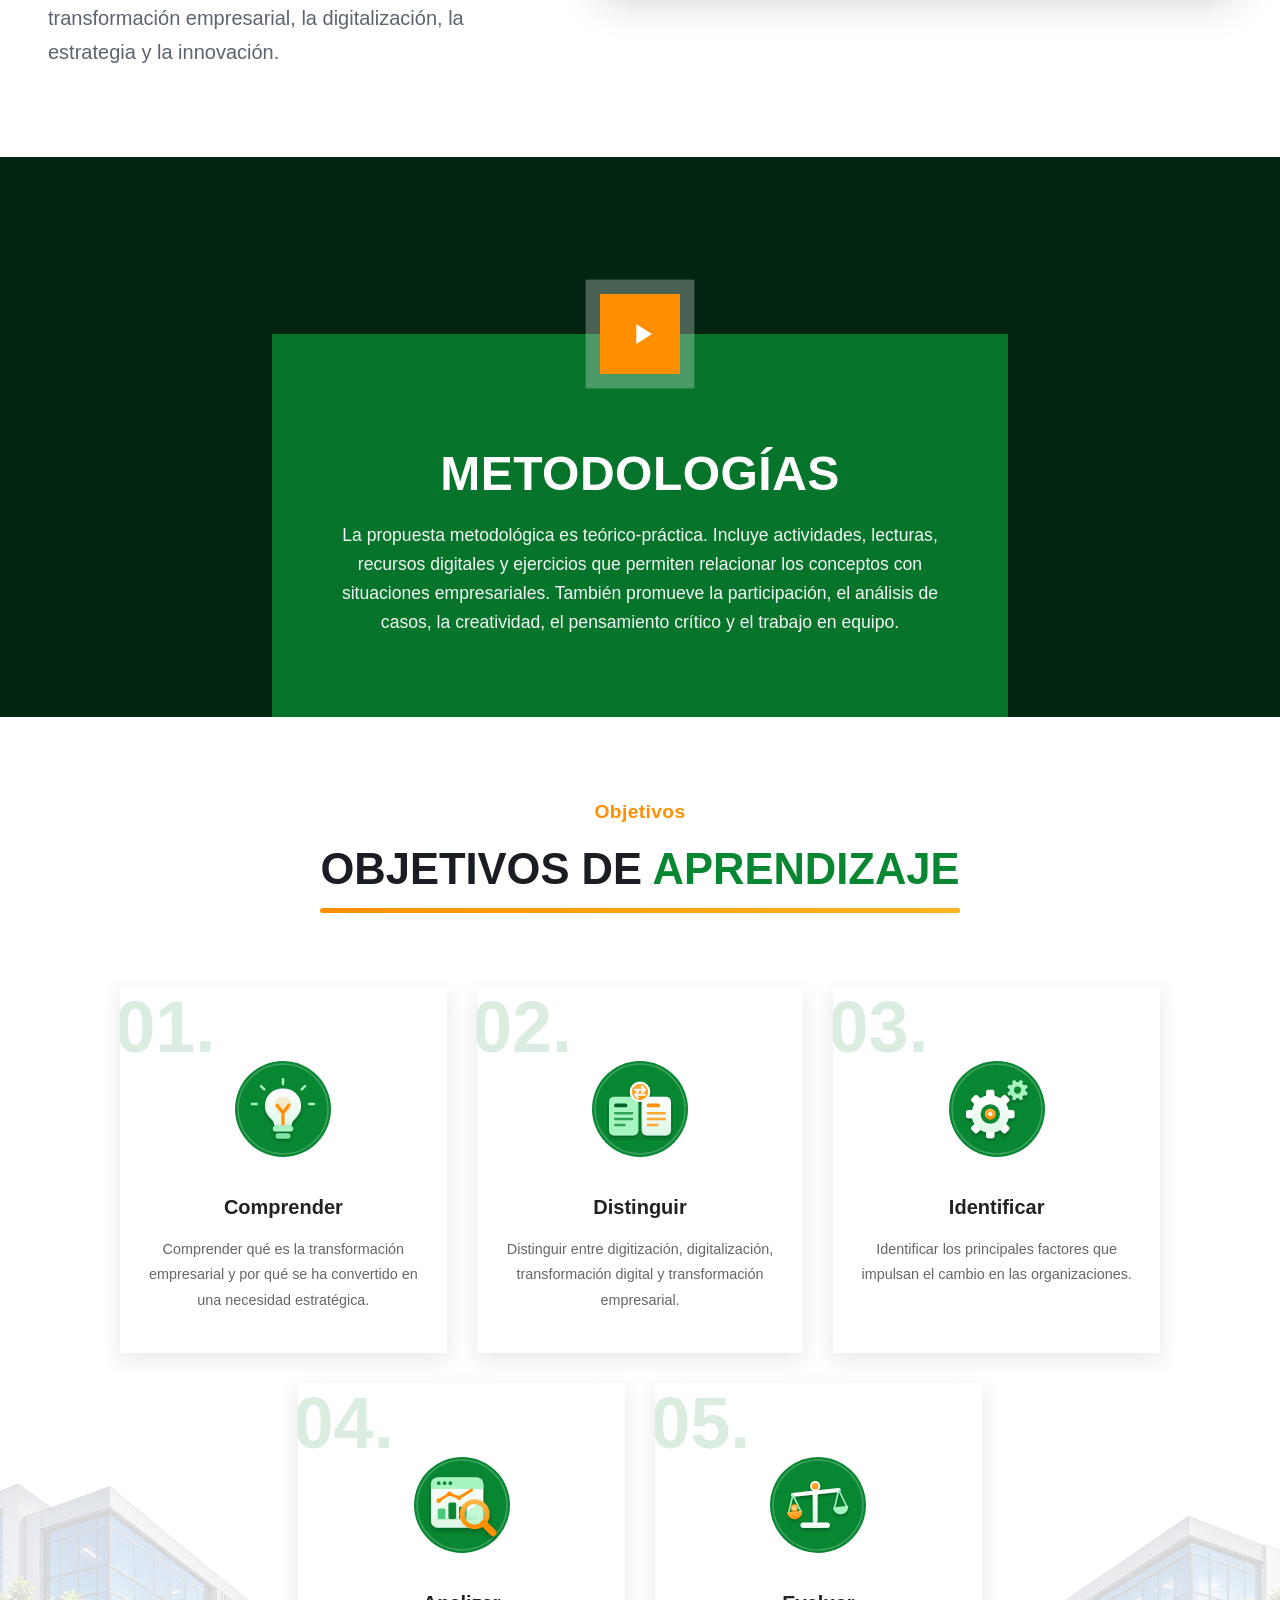
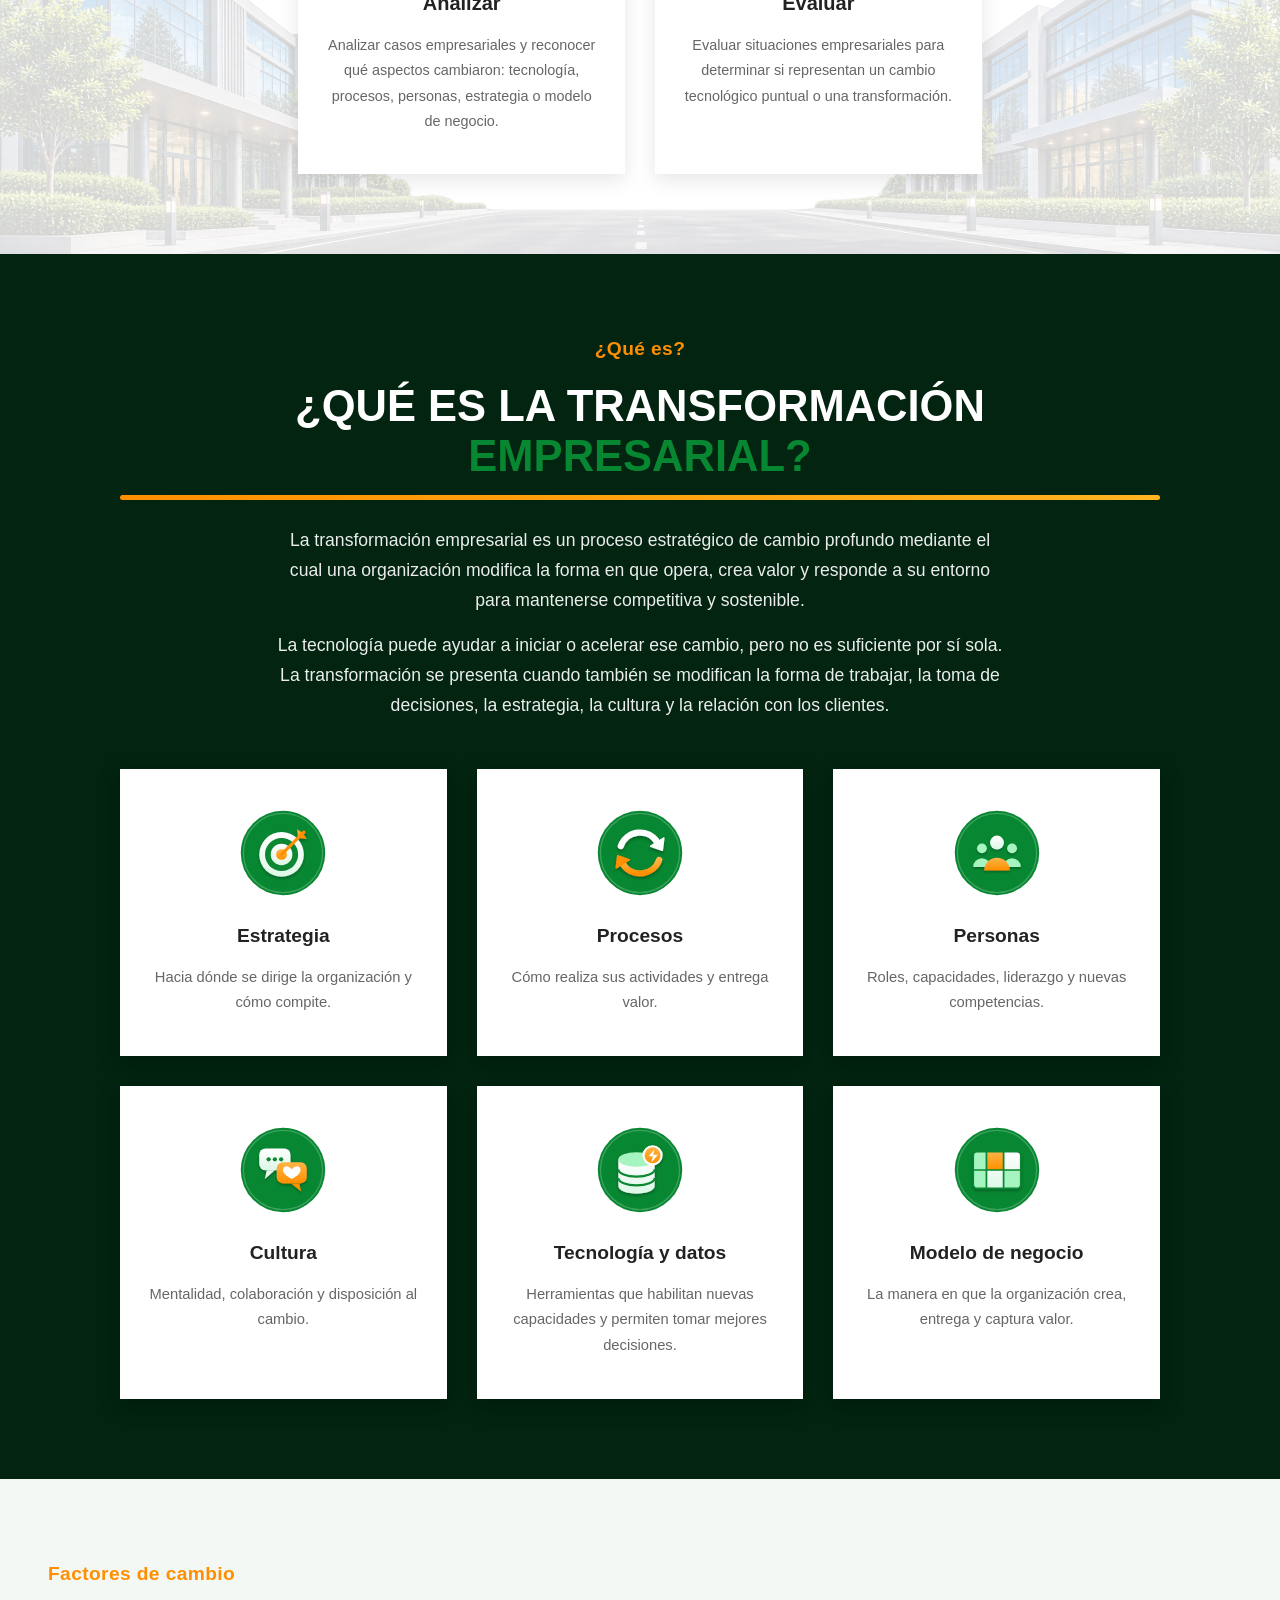
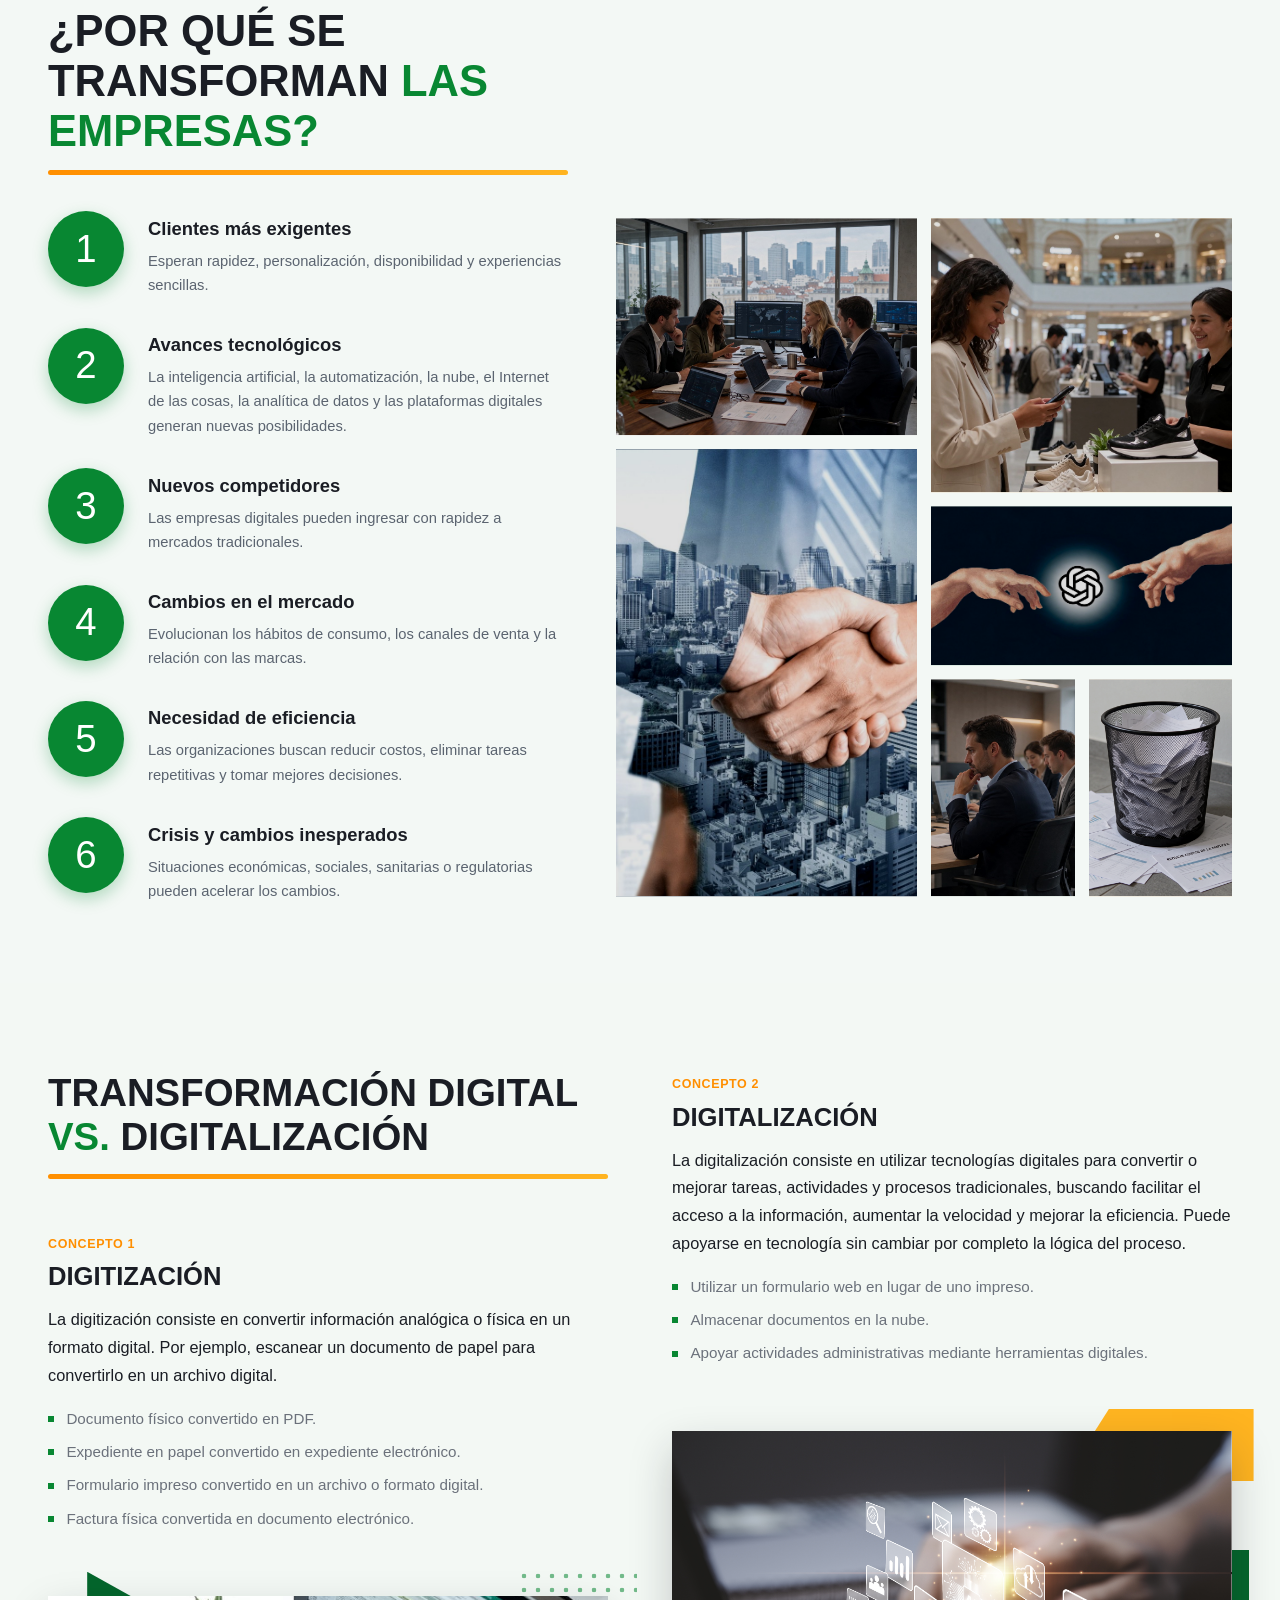
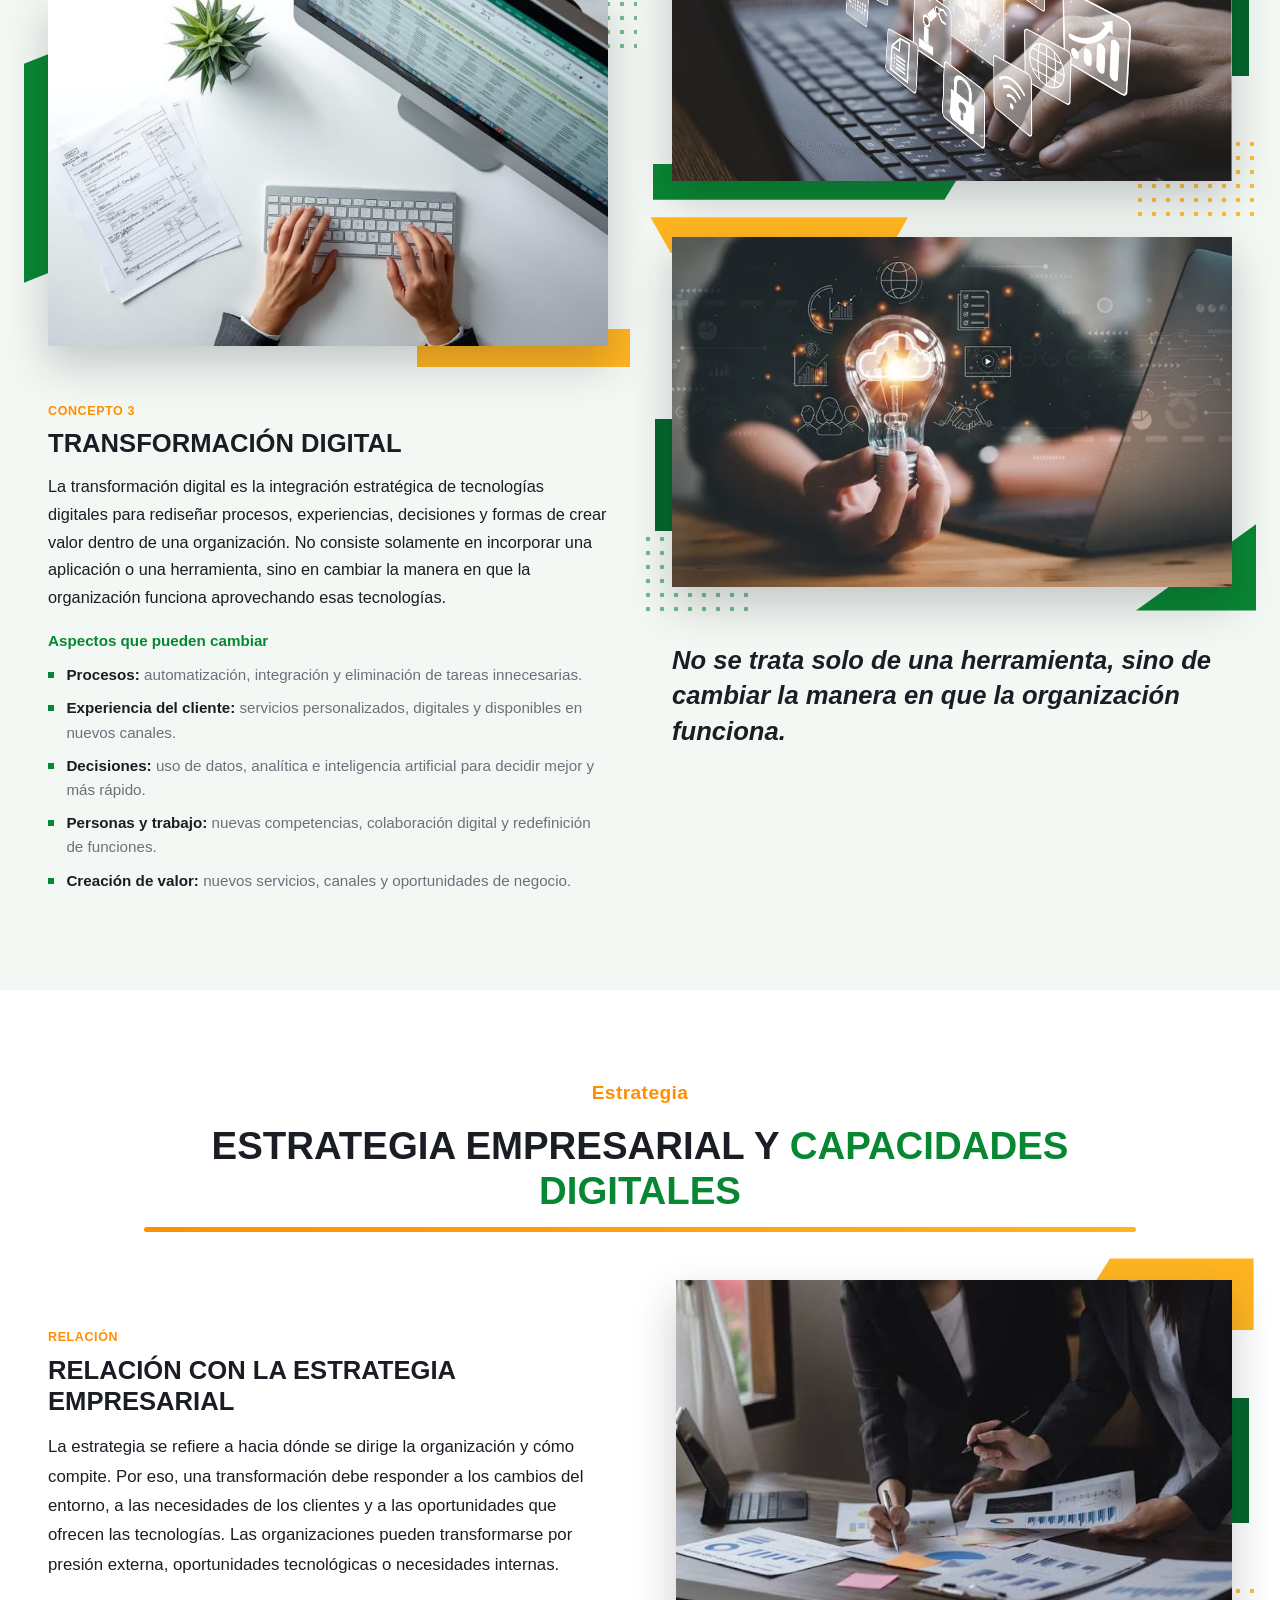
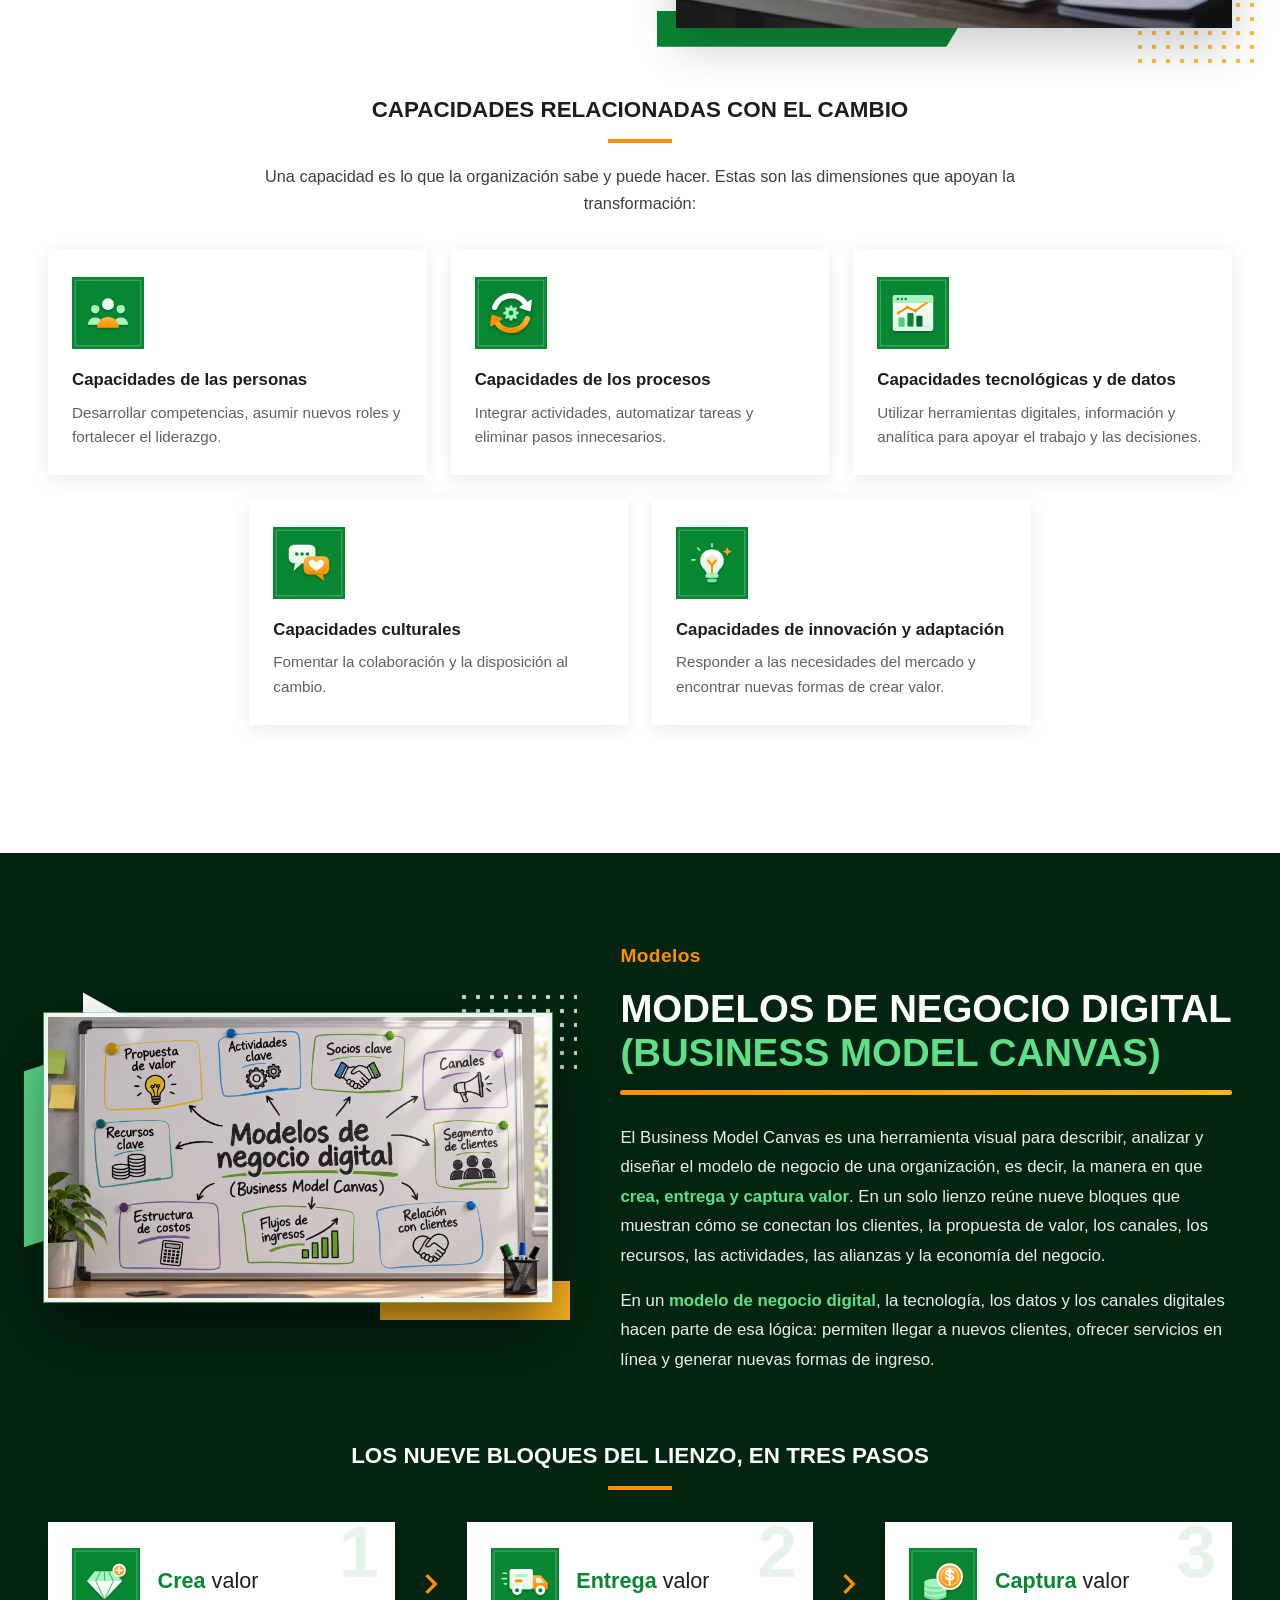
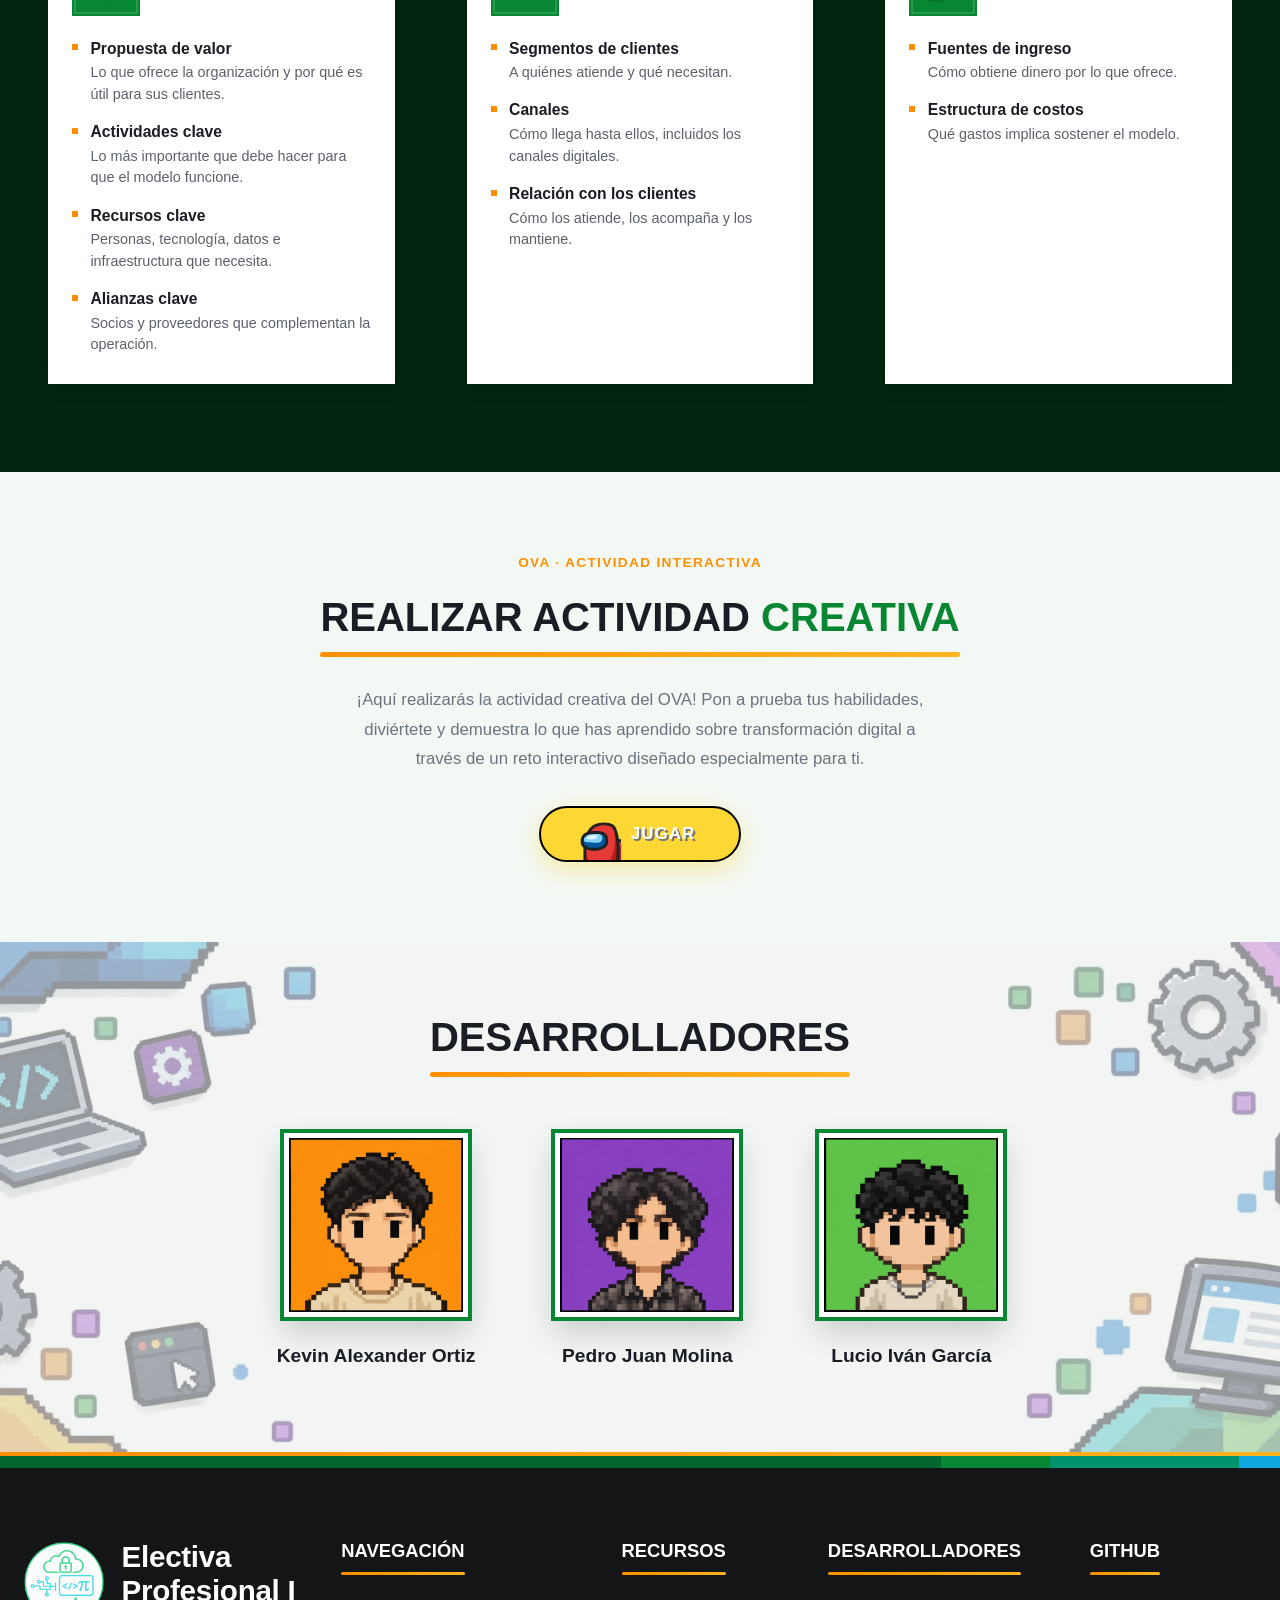
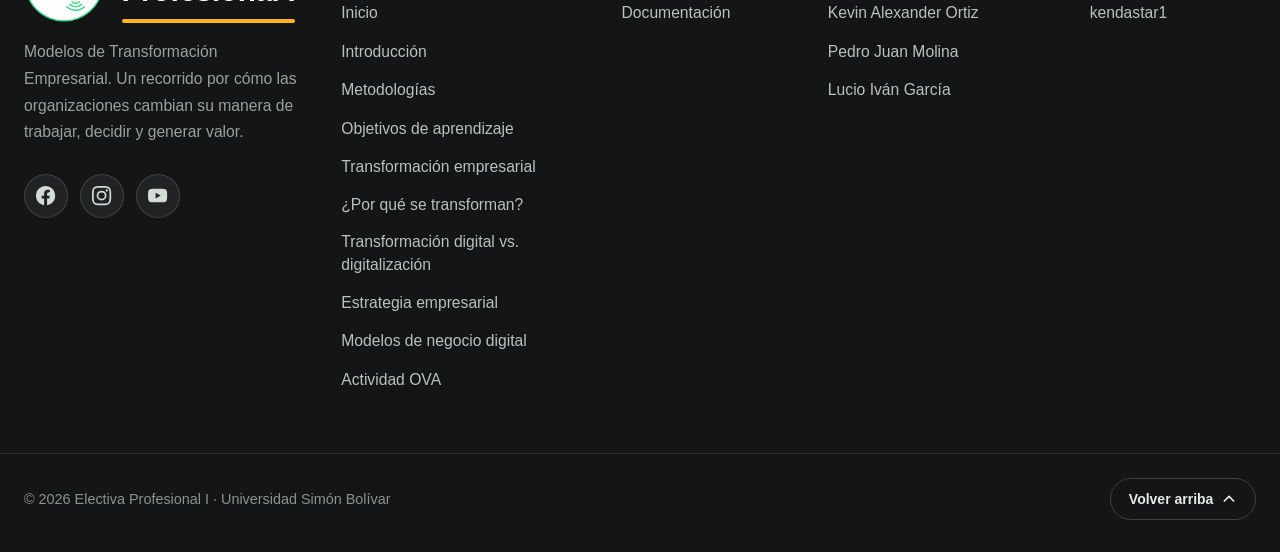
==== commit a0401bf5: "Add files via upload" ====
--- a/index.html
+++ b/index.html
@@ -163,7 +163,7 @@
     <section class="how-it-works" id="como-funciona">
         <div class="container">
             <div class="section-header hiw-header">
-                <span class="svc-eyebrow">Nosotros</span>
+                <span class="svc-eyebrow">Objetivos</span>
                 <h2>Objetivos de <span class="svc-green">aprendizaje</span></h2>
             </div>
 
@@ -336,7 +336,7 @@
         </video>
         <div class="container">
             <div class="section-header hiw-header">
-                <span class="svc-eyebrow">Introducción</span>
+                <span class="svc-eyebrow">¿Qué es?</span>
                 <h2>¿Qué es la transformación <span class="svc-green">empresarial?</span></h2>
                 <p>La transformación empresarial es un proceso estratégico de cambio profundo mediante el cual una organización modifica la forma en que opera, crea valor y responde a su entorno para mantenerse competitiva y sostenible.</p>
                 <p>La tecnología puede ayudar a iniciar o acelerar ese cambio, pero no es suficiente por sí sola. La transformación se presenta cuando también se modifican la forma de trabajar, la toma de decisiones, la estrategia, la cultura y la relación con los clientes.</p>
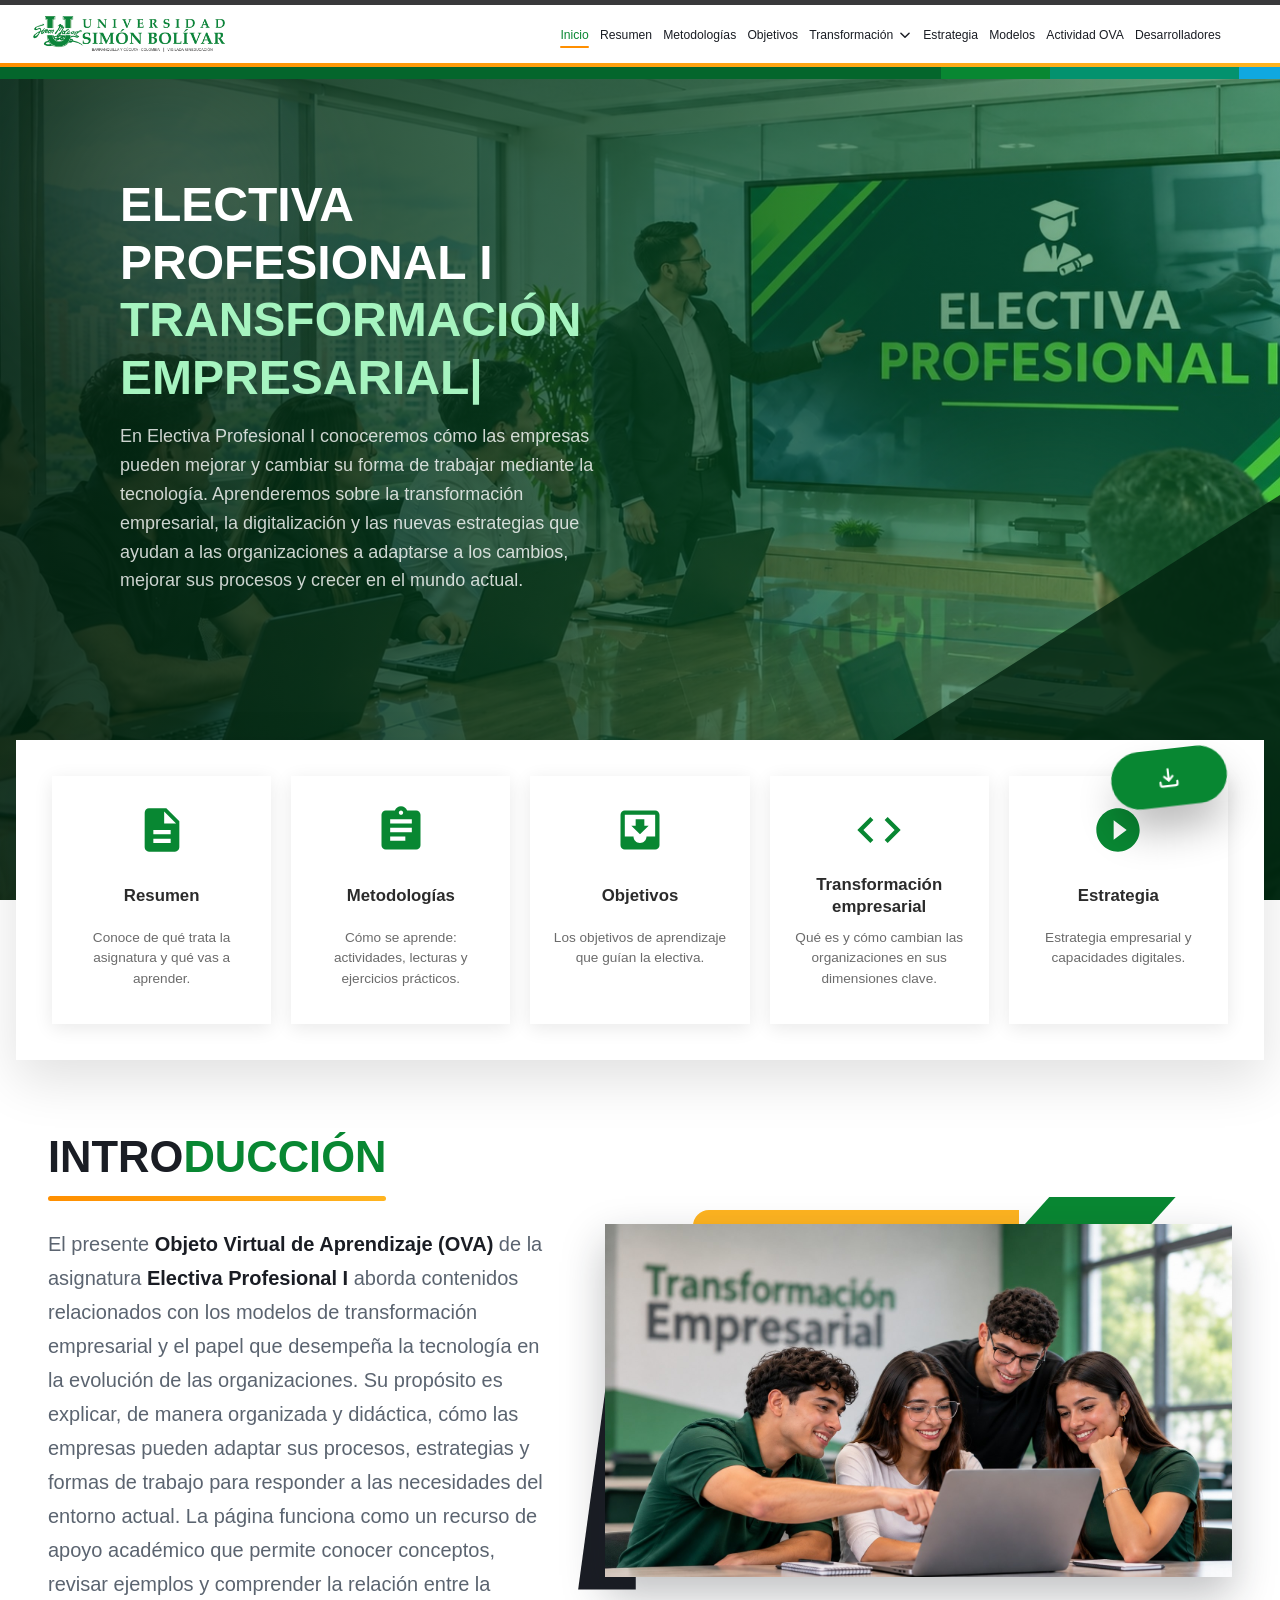
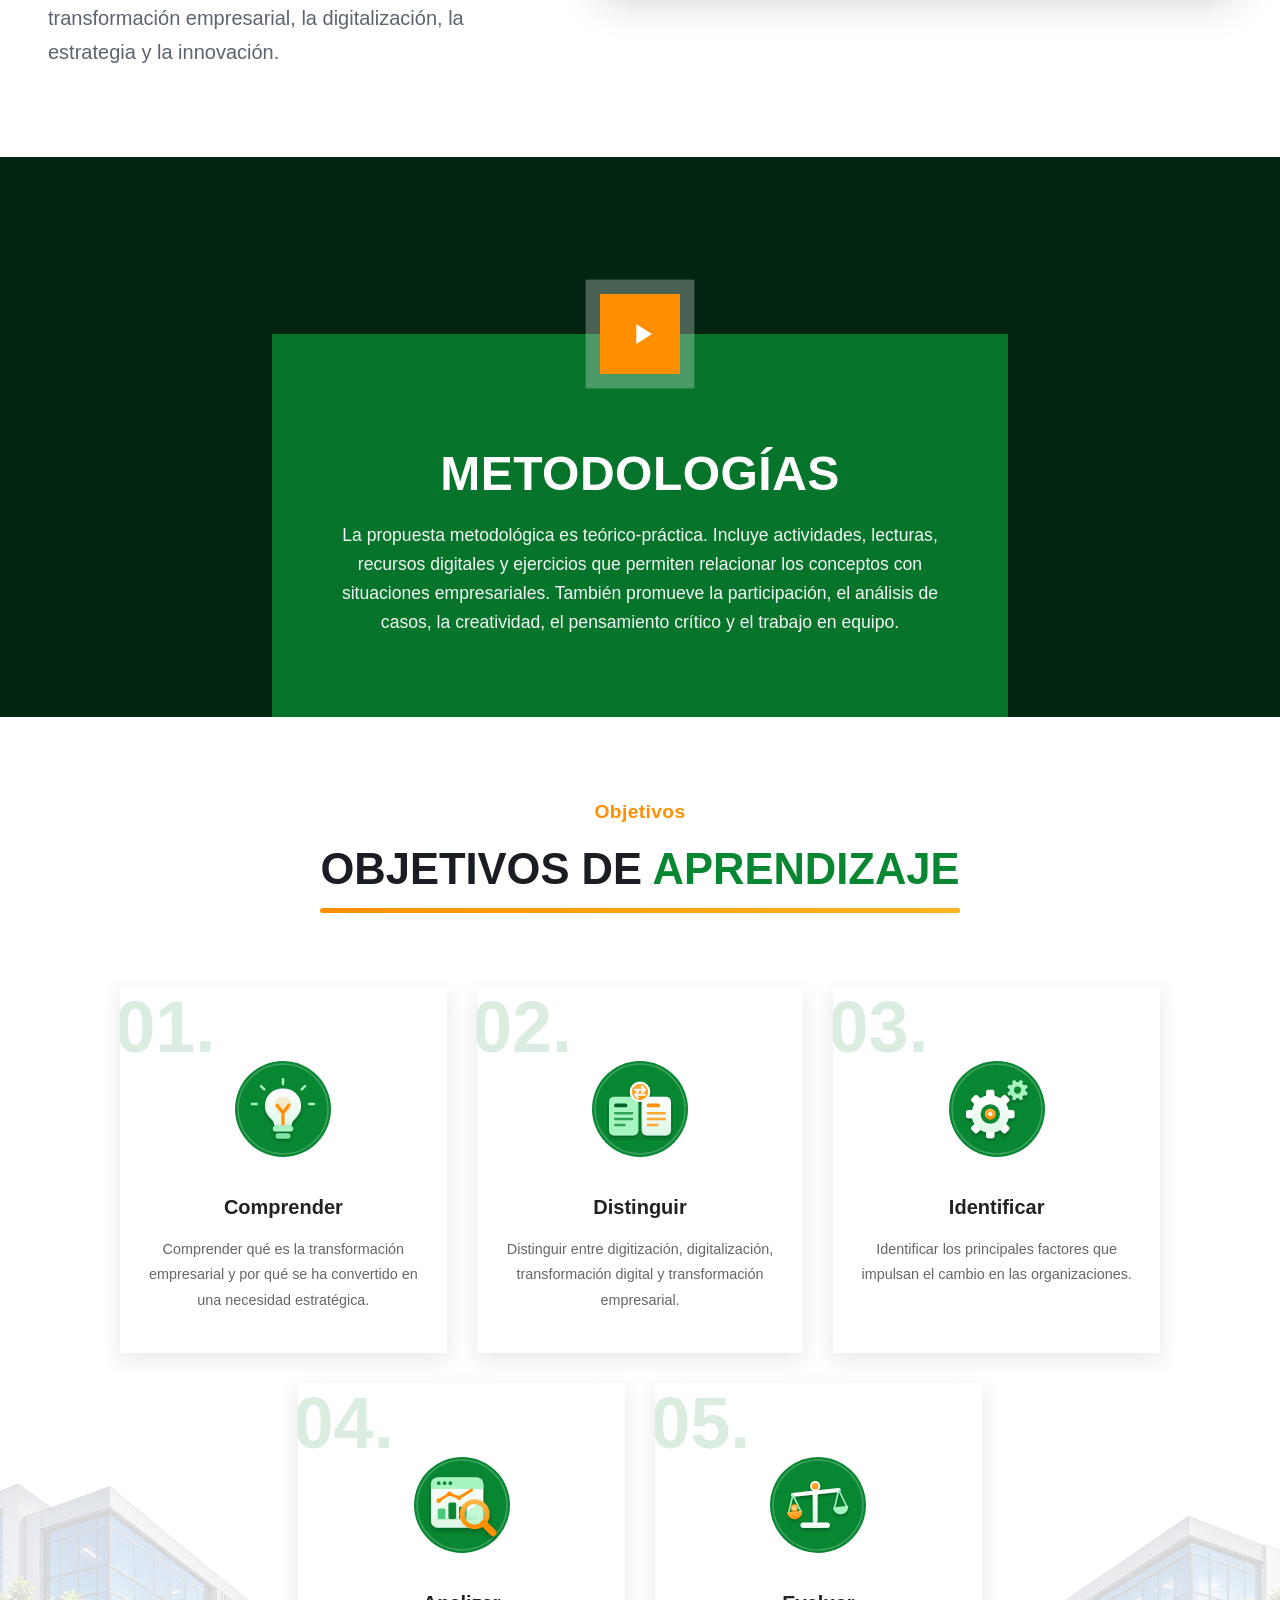
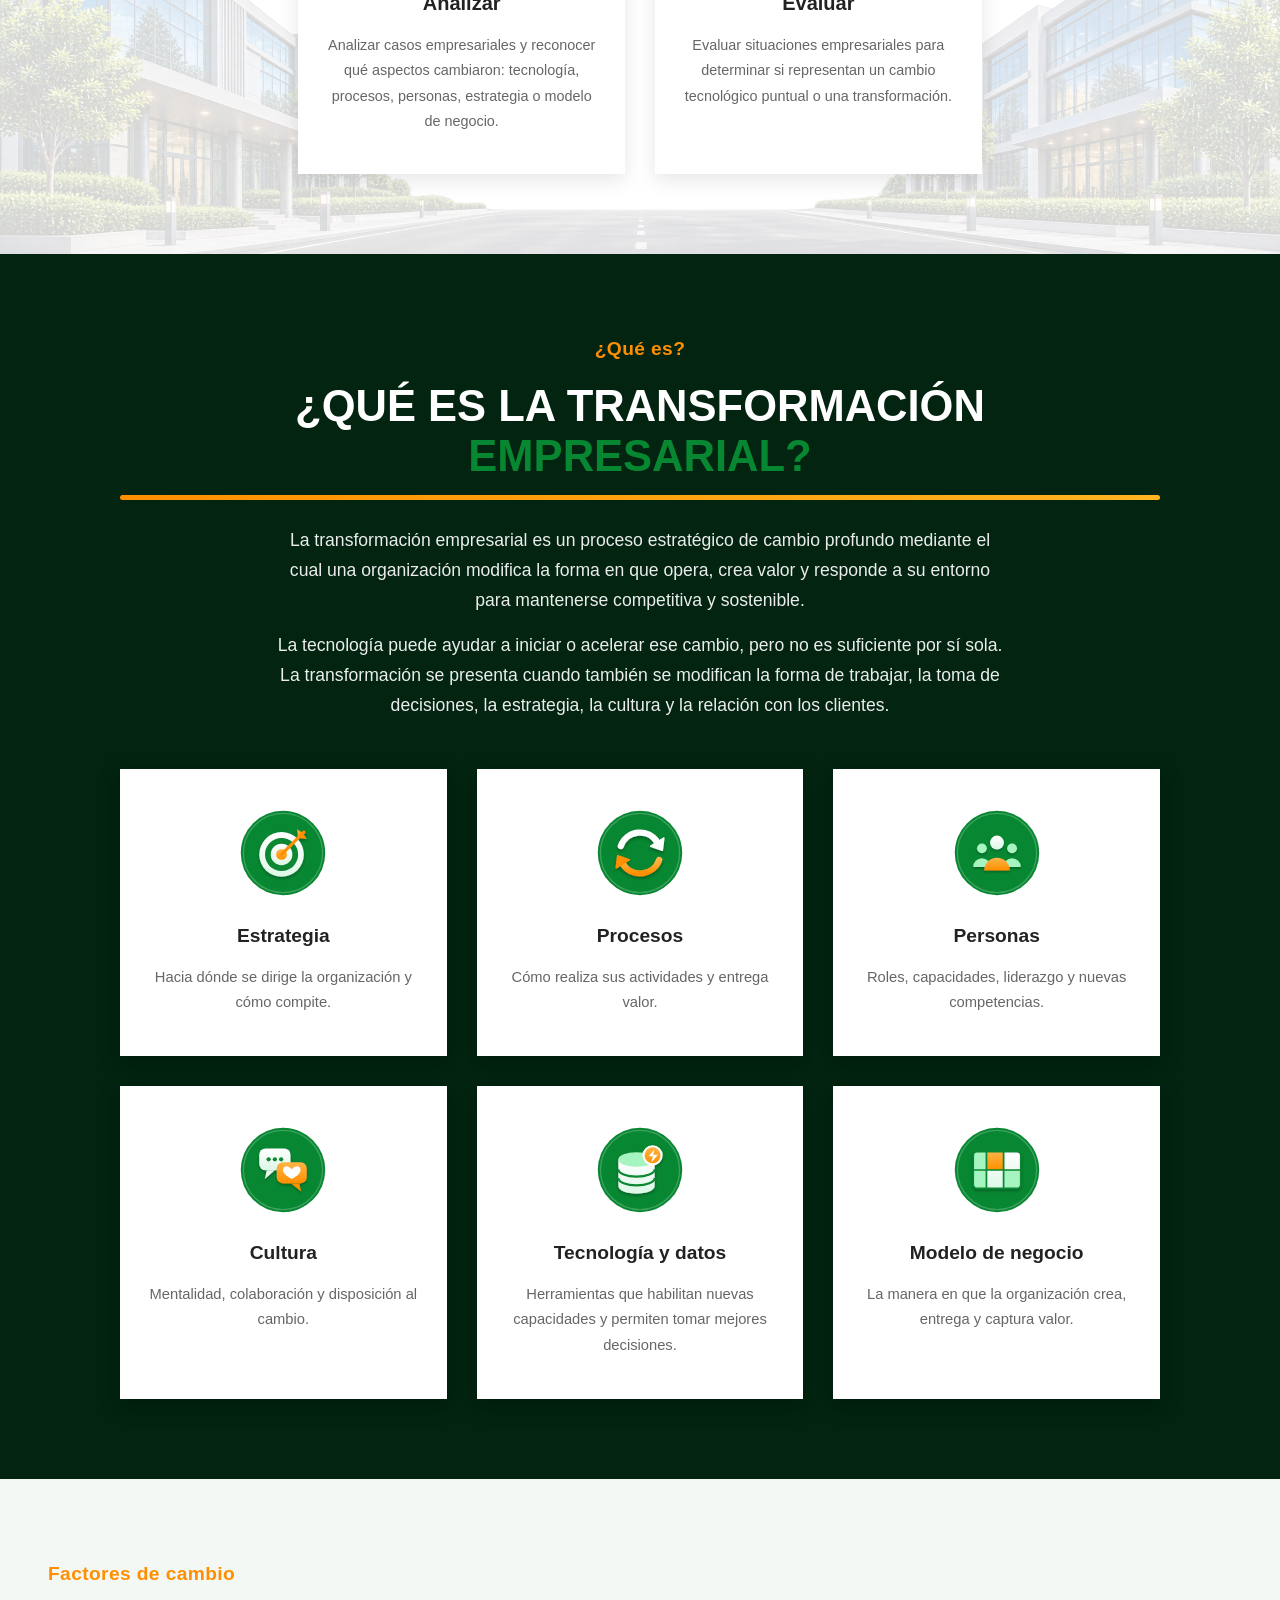
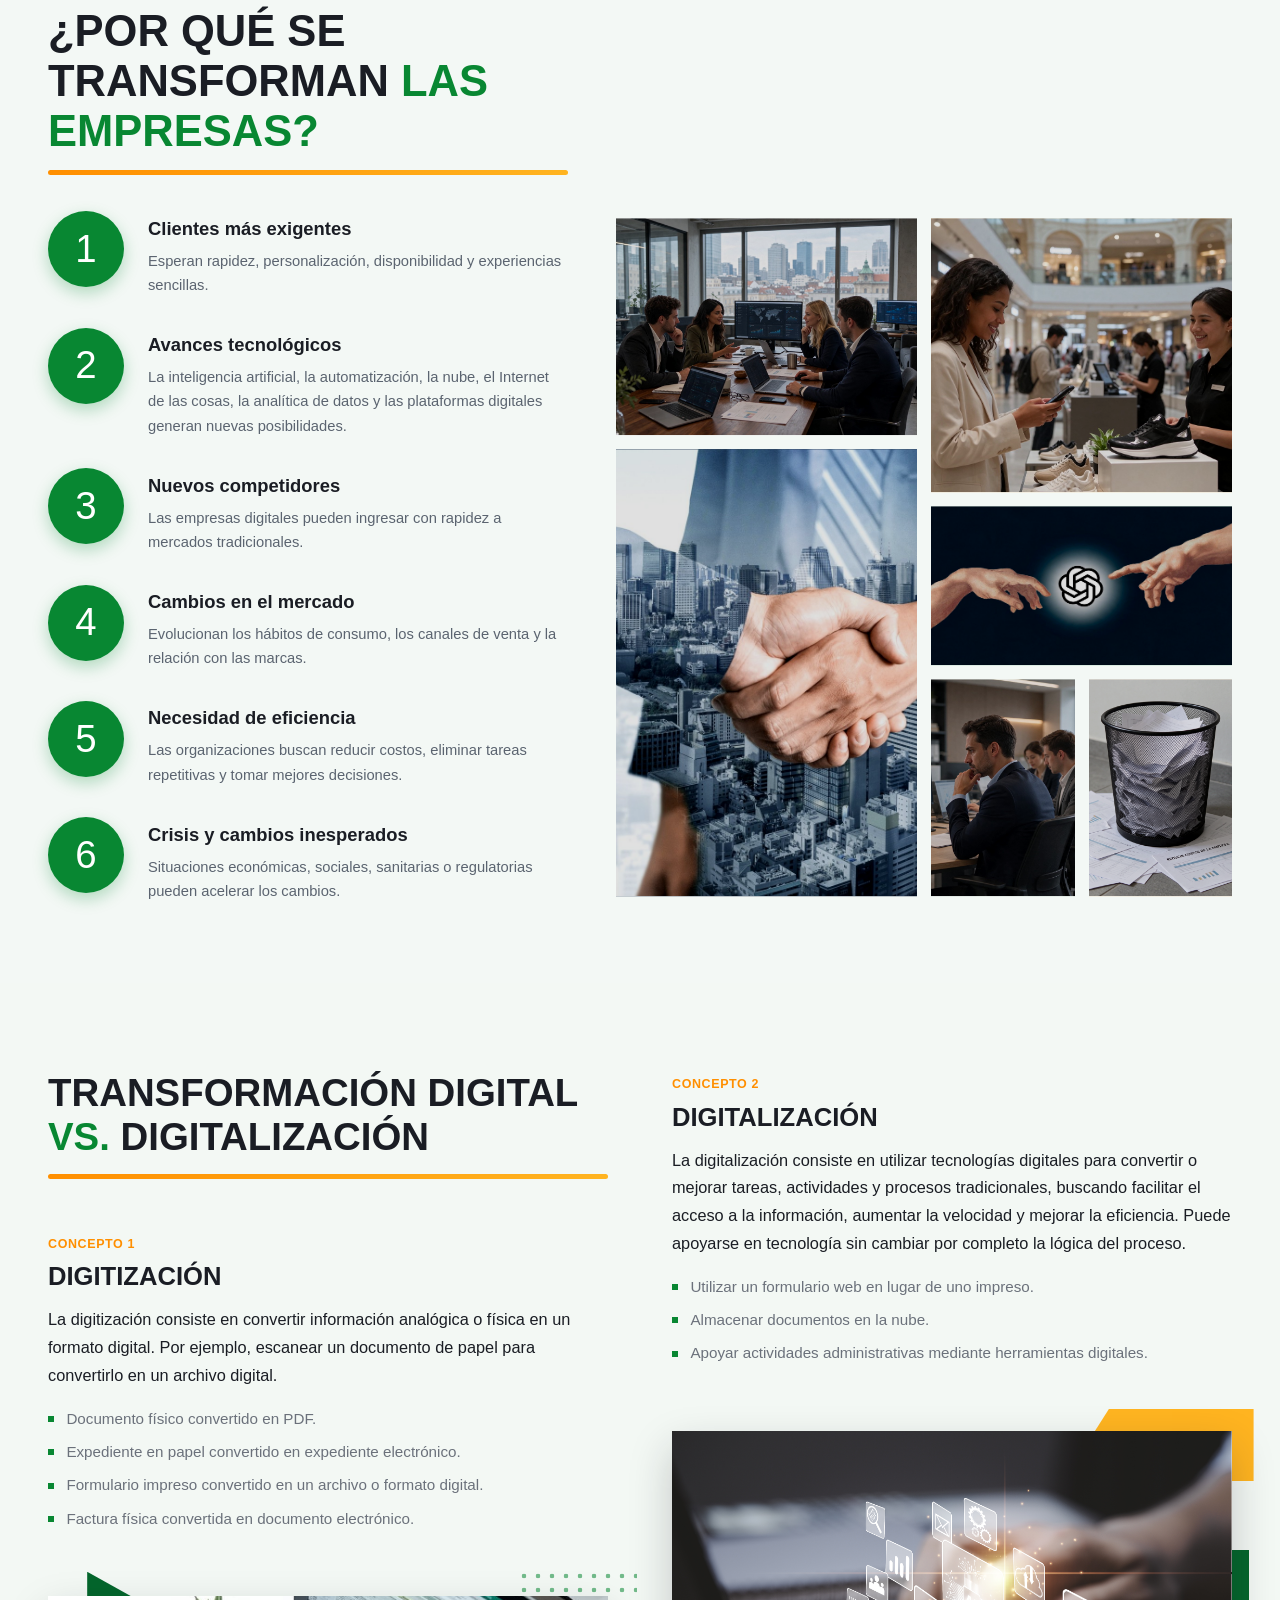
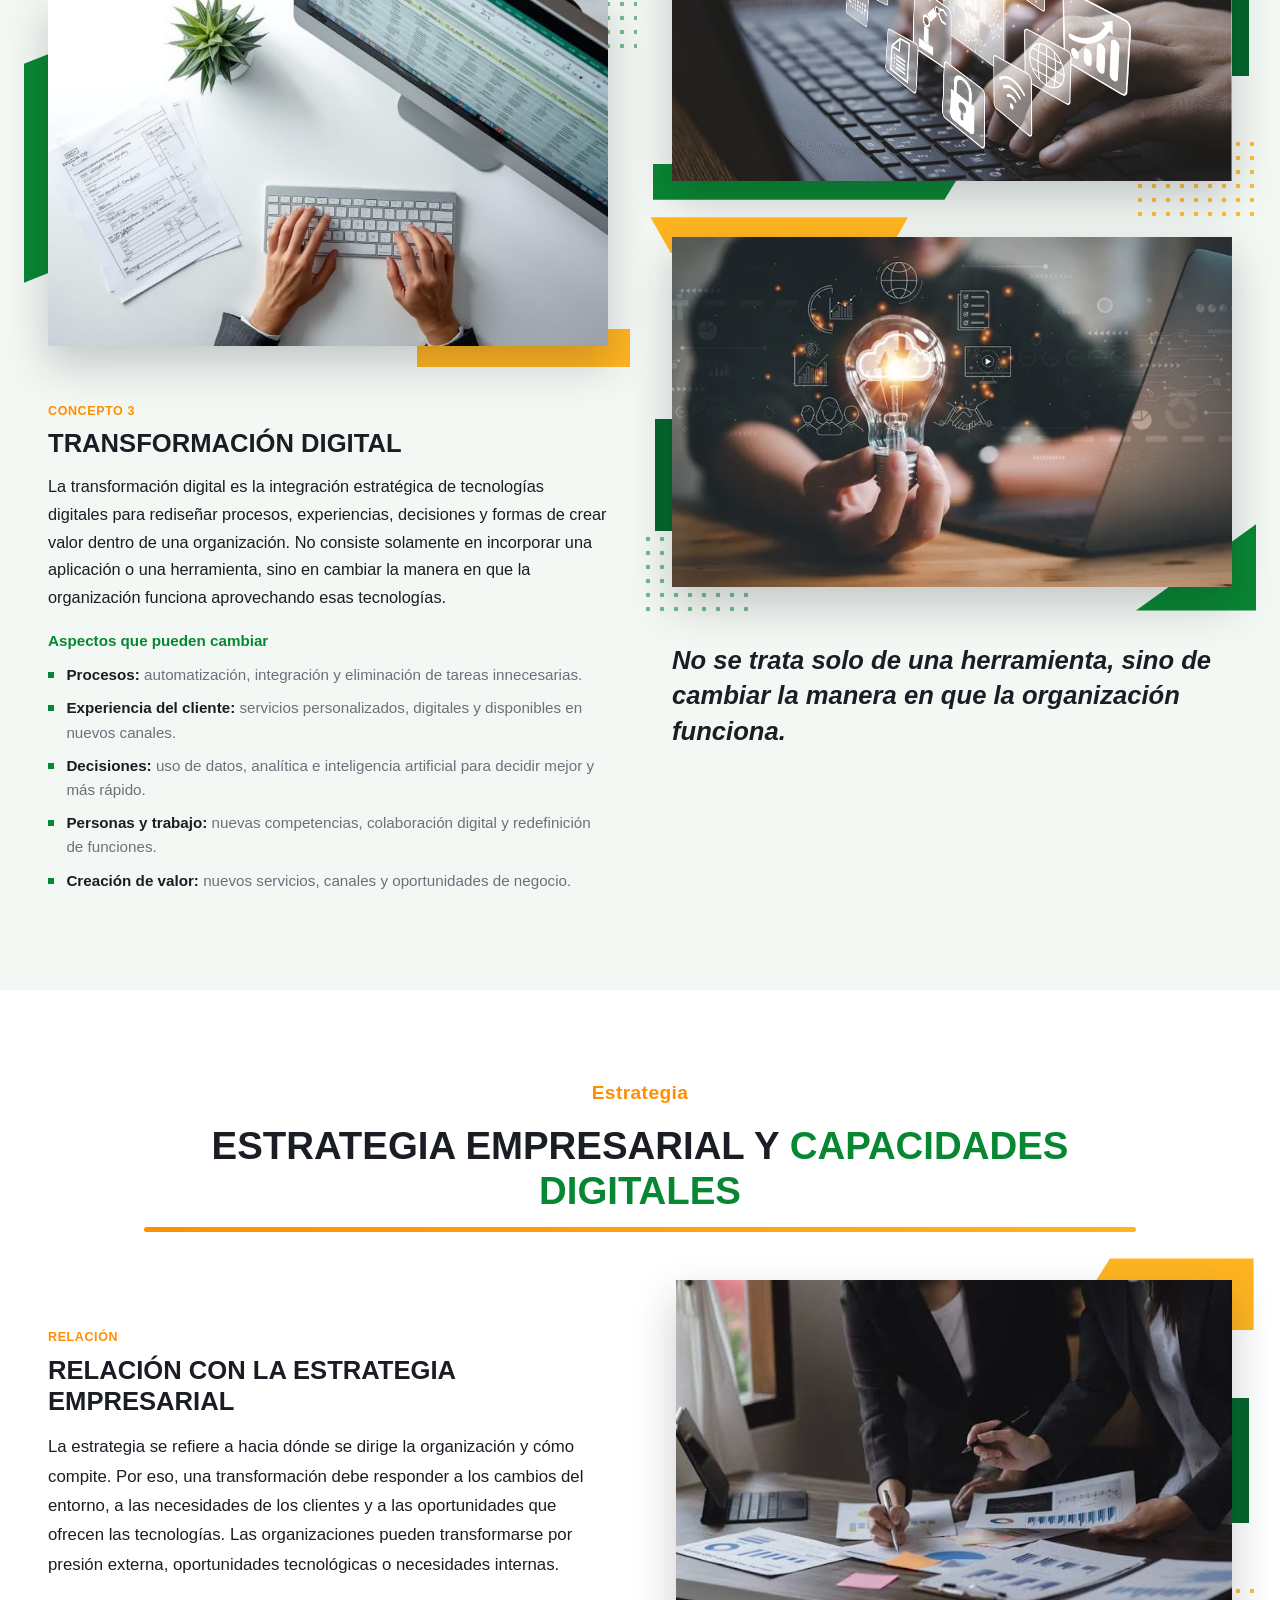
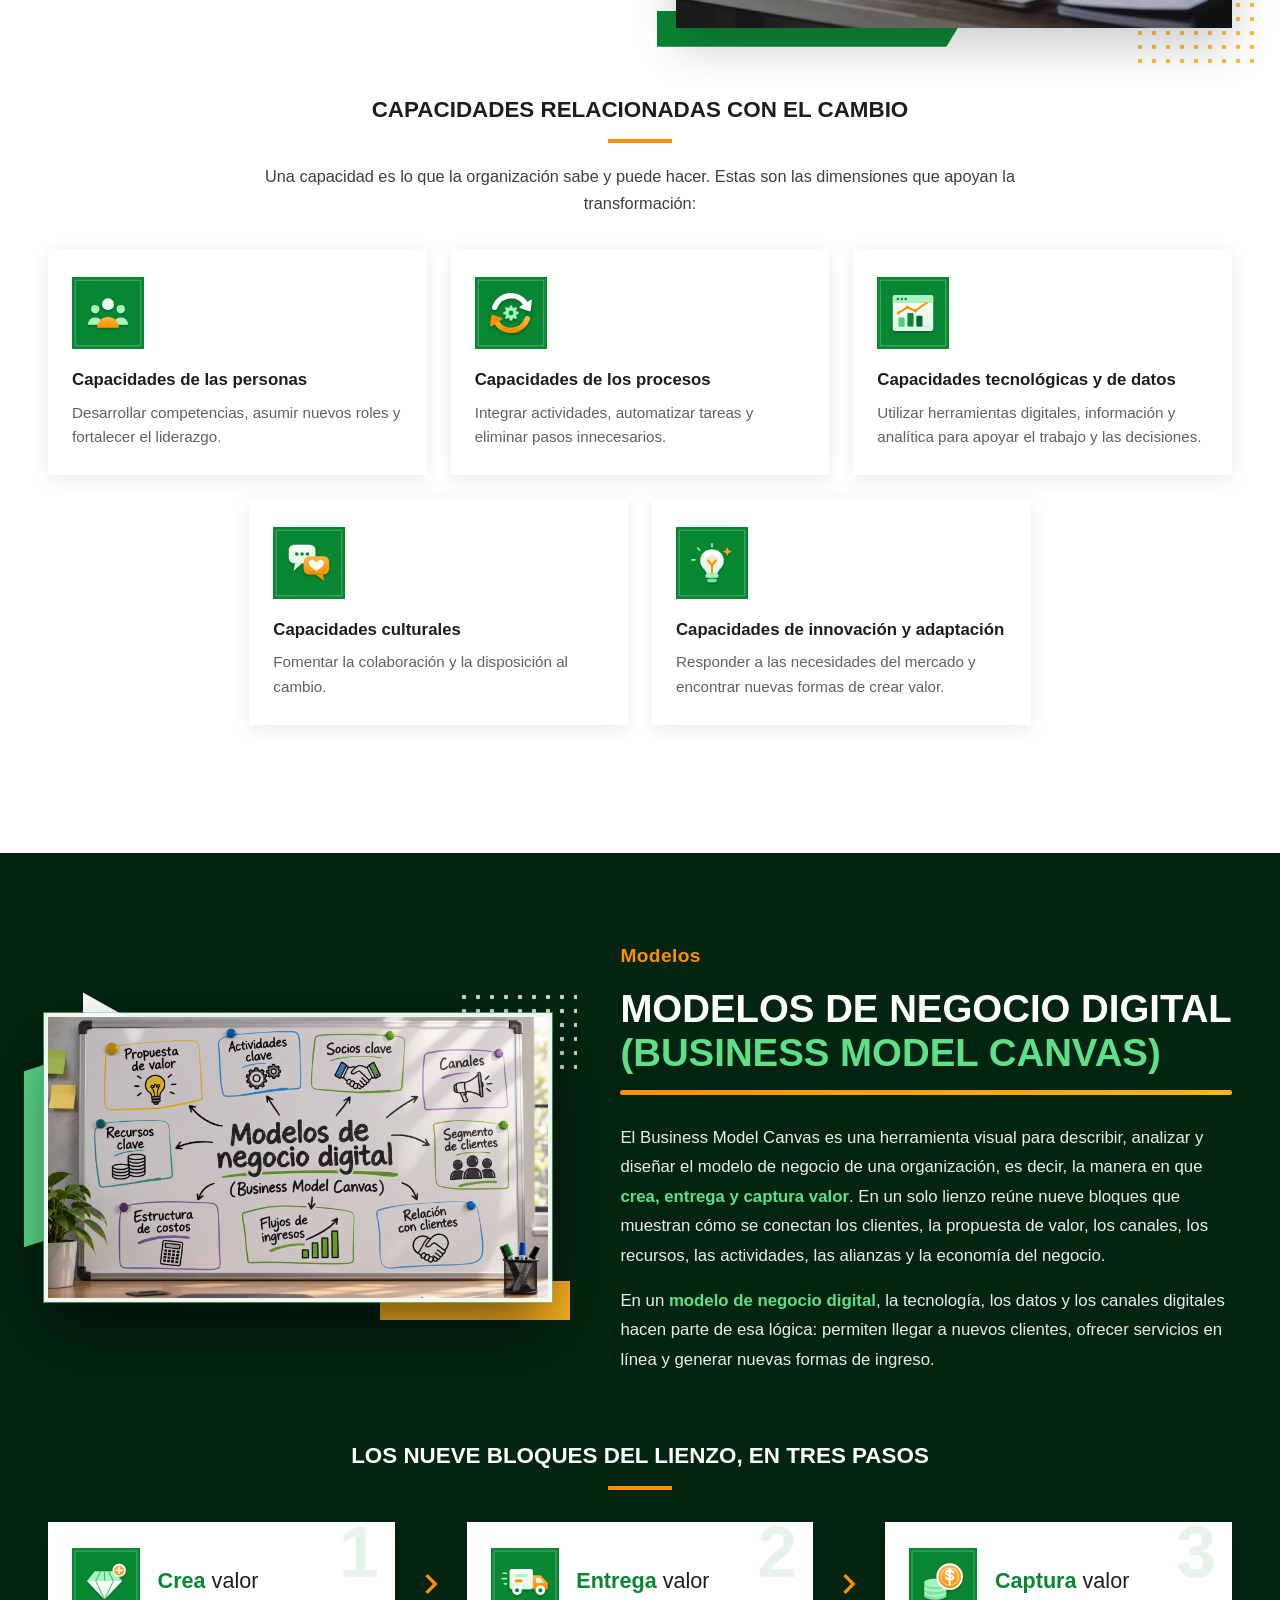
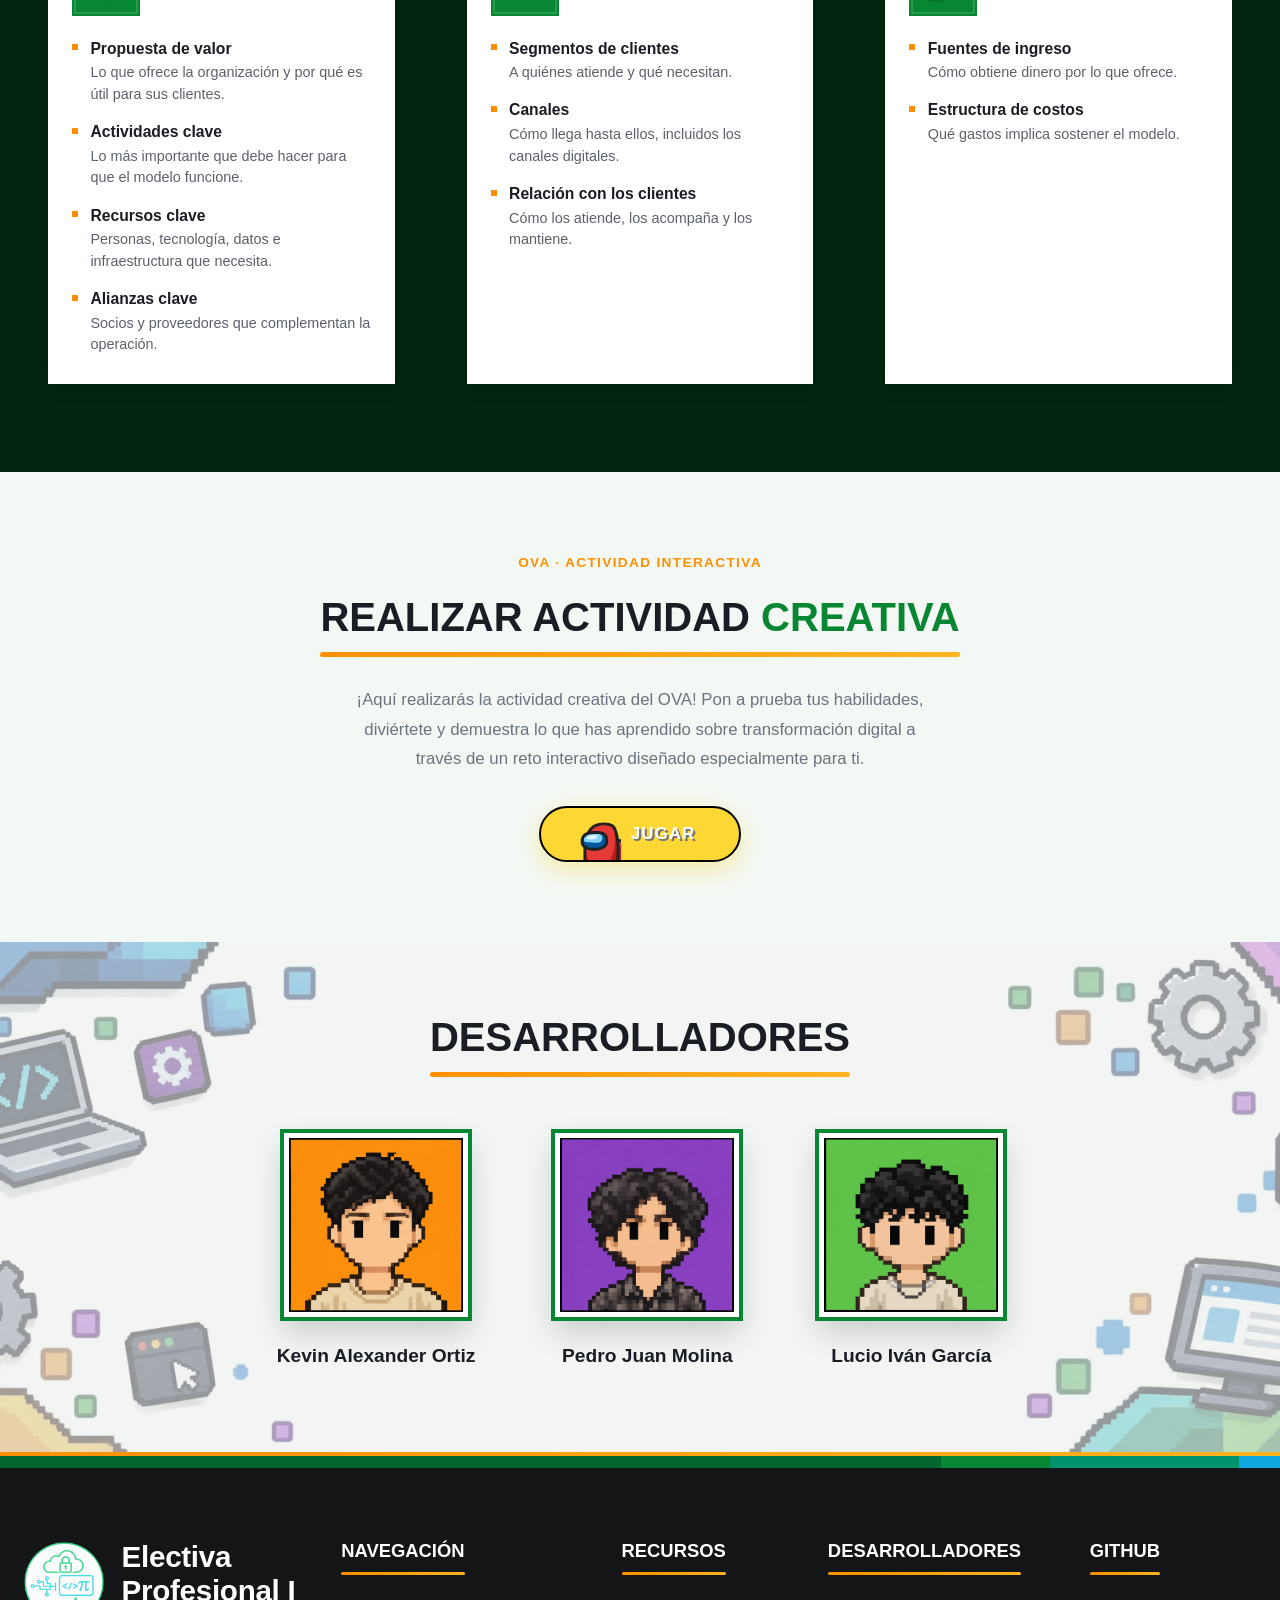
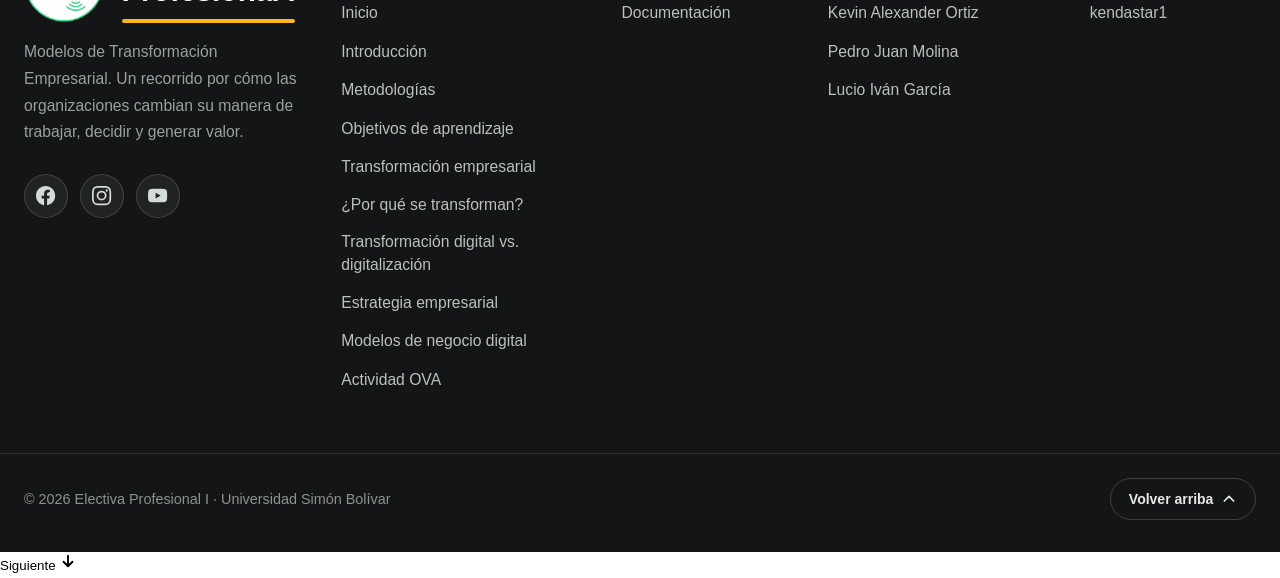
==== commit f25385f1: "Add files via upload" ====
--- a/index.html
+++ b/index.html
@@ -1007,6 +1007,11 @@
         <span class="doc-float-label" id="docFloatLabel">Descargar documento</span>
     </a>
 
+        <button type="button" class="next-section-btn" id="nextSectionBtn" aria-label="Ir a la siguiente sección" aria-hidden="true" tabindex="-1">
+        <span>Siguiente</span>
+        <svg width="18" height="18" fill="none" stroke="currentColor" stroke-width="2.5" viewBox="0 0 24 24" aria-hidden="true"><path stroke-linecap="round" stroke-linejoin="round" d="M12 5v14m0 0l-6-6m6 6l6-6"/></svg>
+    </button>
+
     <script src="js/script.js"></script>
 </body>
 </html>
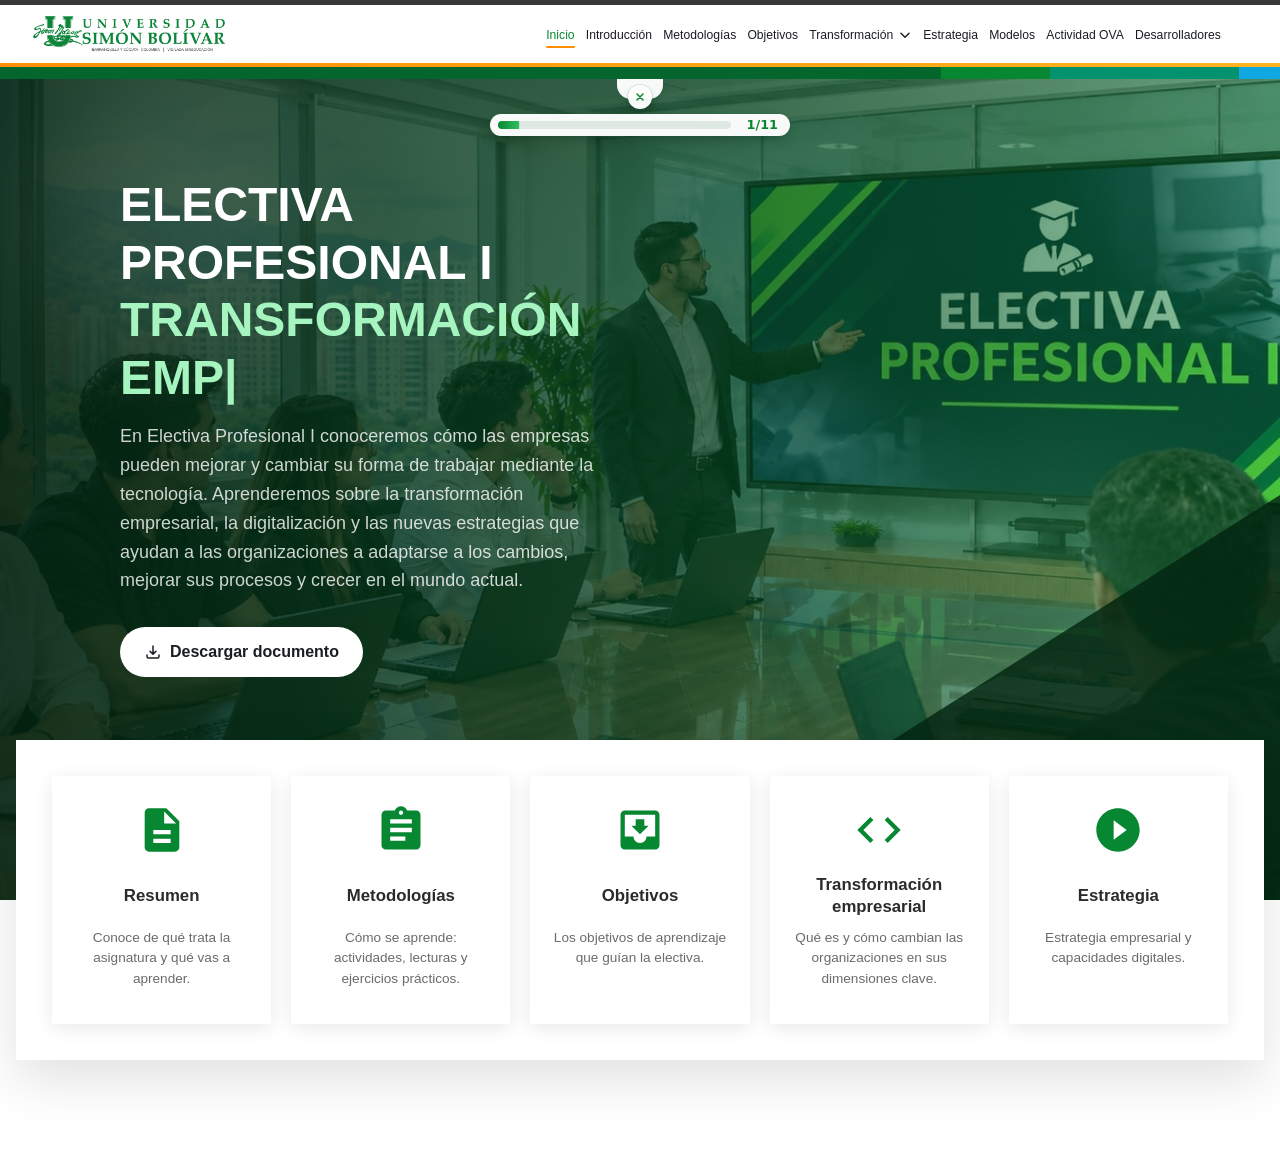
==== commit 528645d4: "Add files via upload" ====
--- a/index.html
+++ b/index.html
@@ -19,7 +19,7 @@
 
             <ul class="nav-links" id="navLinks">
                 <li><a href="#inicio" class="active">Inicio</a></li>
-                <li><a href="#caracteristicas">Resumen</a></li>
+                <li><a href="#caracteristicas">Introducción</a></li>
                 <li><a href="#beneficios">Metodologías</a></li>
                 <li><a href="#como-funciona">Objetivos</a></li>
                 <li class="nav-dropdown">
@@ -60,7 +60,7 @@
 
         <div class="mobile-menu" id="mobileMenu">
             <a href="#inicio" class="active">Inicio</a>
-            <a href="#caracteristicas">Resumen</a>
+            <a href="#caracteristicas">Introducción</a>
             <a href="#beneficios">Metodologías</a>
             <a href="#como-funciona">Objetivos</a>
             <div class="mm-group">
--- a/css/styles.css
+++ b/css/styles.css
@@ -3564,3 +3564,206 @@
     .actividad-creativa-section { padding: 3.5rem 0; }
     .actividad-creativa-desc { font-size: 0.97rem; }
 }
+
+
+/* ===== Navegación por secciones: botón "Siguiente" ===== */
+.ova-locked { display: none !important; }
+
+.next-section-btn {
+    position: fixed;
+    left: 50%;
+    bottom: calc(24px + env(safe-area-inset-bottom, 0px));
+    z-index: 55;
+    display: inline-flex;
+    align-items: center;
+    gap: 10px;
+    padding: 14px 30px;
+    border: 0;
+    border-radius: 999px;
+    background: #088732;
+    color: #fff;
+    font: 700 1rem/1 'Inter', system-ui, sans-serif;
+    letter-spacing: .02em;
+    cursor: pointer;
+    box-shadow: 0 12px 28px -8px rgba(2, 47, 20, .55), 0 0 0 4px rgba(255, 255, 255, .85);
+    opacity: 0;
+    visibility: hidden;
+    pointer-events: none;
+    transform: translate(-50%, 24px);
+    transition: opacity .35s ease, transform .35s ease, visibility 0s linear .35s, background .2s ease;
+}
+.next-section-btn.show {
+    opacity: 1;
+    visibility: visible;
+    pointer-events: auto;
+    transform: translate(-50%, 0);
+    transition: opacity .35s ease, transform .35s ease, visibility 0s, background .2s ease;
+}
+.next-section-btn:hover { background: #04662C; }
+.next-section-btn:focus-visible { outline: 3px solid #FFB547; outline-offset: 3px; }
+.next-section-btn svg { display: block; }
+@keyframes nextBounce {
+    0%, 100% { transform: translateY(-2px); }
+    50%      { transform: translateY(3px); }
+}
+@media (max-width: 600px) {
+    .next-section-btn { padding: 12px 24px; font-size: .95rem; }
+}
+@media (prefers-reduced-motion: reduce) {
+    .next-section-btn, .next-section-btn.show { transition: opacity .01s, visibility 0s; }
+    .next-section-btn svg { animation: none; }
+}
+
+/* Reserva de espacio para que "Siguiente" no tape el contenido al final de cada sección */
+:root { --next-btn-space: 96px; }
+
+/* La actividad creativa ocupa la pantalla y centra su contenido */
+.actividad-creativa-section {
+    display: flex;
+    align-items: center;
+    min-height: calc(100vh - 96px);
+    min-height: calc(100svh - 96px);
+}
+.actividad-creativa-section > .container { width: 100%; }
+
+@media (max-width: 640px) {
+    .actividad-btn { max-width: 100%; }
+}
+
+
+/* ===== Barra de progreso (pequeña, centrada bajo el menú) ===== */
+.ova-progress-wrap {
+    position: absolute;
+    top: 100%;
+    left: 50%;
+    z-index: -1;
+    transform: translateX(-50%);
+}
+
+/* Flechita para mostrar el progreso */
+.ova-toggle {
+    display: flex;
+    align-items: center;
+    justify-content: center;
+    width: 46px;
+    height: 20px;
+    padding: 0;
+    border: 0;
+    border-radius: 0 0 14px 14px;
+    background: rgba(255, 255, 255, .97);
+    color: var(--verde);
+    cursor: pointer;
+    box-shadow: 0 6px 12px -6px rgba(0, 0, 0, .35);
+    transition: opacity .25s ease, transform .25s ease, visibility 0s, background .2s ease;
+}
+.ova-toggle:hover { background: #eaf7ef; }
+.ova-toggle:focus-visible { outline: 2px solid #FFB547; outline-offset: 2px; }
+.ova-toggle svg { display: block; }
+@keyframes ovaArrow {
+    0%, 100% { transform: translateY(-1px); }
+    50%      { transform: translateY(2px); }
+}
+.ova-progress-wrap.open .ova-toggle {
+    opacity: 0;
+    visibility: hidden;
+    transform: translateY(-8px);
+    pointer-events: none;
+    transition: opacity .2s ease, transform .2s ease, visibility 0s linear .2s;
+}
+
+/* Panel: X para cerrar + barra */
+.ova-progress-panel {
+    position: absolute;
+    top: 0;
+    left: 50%;
+    display: flex;
+    flex-direction: column;
+    align-items: center;
+    gap: 5px;
+    width: min(300px, 74vw);
+    margin-top: 6px;
+    opacity: 0;
+    visibility: hidden;
+    pointer-events: none;
+    transform: translate(-50%, -10px);
+    transition: opacity .3s ease, transform .3s ease, visibility 0s linear .3s;
+}
+.ova-progress-wrap.open .ova-progress-panel {
+    opacity: 1;
+    visibility: visible;
+    pointer-events: auto;
+    transform: translate(-50%, 0);
+    transition: opacity .3s ease, transform .3s ease, visibility 0s;
+}
+.ova-close {
+    display: flex;
+    align-items: center;
+    justify-content: center;
+    width: 24px;
+    height: 24px;
+    padding: 0;
+    border: 0;
+    border-radius: 50%;
+    background: rgba(255, 255, 255, .97);
+    color: var(--verde);
+    cursor: pointer;
+    box-shadow: 0 3px 10px -3px rgba(0, 0, 0, .4), 0 0 0 1px rgba(8, 135, 50, .15);
+    transition: background .2s ease, color .2s ease;
+}
+.ova-close:hover { background: var(--verde); color: #fff; }
+.ova-close:focus-visible { outline: 2px solid #FFB547; outline-offset: 2px; }
+.ova-close svg { display: block; }
+
+/* La barra en sí */
+.ova-progress {
+    display: flex;
+    align-items: center;
+    gap: 10px;
+    width: 100%;
+    padding: 5px 12px 5px 8px;
+    border-radius: 999px;
+    background: rgba(255, 255, 255, .97);
+    box-shadow: 0 4px 14px -4px rgba(0, 0, 0, .35), 0 0 0 1px rgba(8, 135, 50, .15);
+}
+.ova-progress-track {
+    flex: 1 1 auto;
+    height: 8px;
+    border-radius: 999px;
+    background: #dfe9e3;
+    overflow: hidden;
+}
+.ova-progress-fill {
+    display: block;
+    width: 100%;
+    height: 100%;
+    border-radius: 999px;
+    background: linear-gradient(90deg, #088732, #2fbf62);
+    transform-origin: left center;
+    transform: scaleX(var(--p, 0));
+    transition: transform .7s cubic-bezier(.22, 1, .36, 1);
+}
+.ova-progress-count {
+    flex: none;
+    min-width: 2.9em;
+    text-align: right;
+    font: 800 .8rem/1 'Inter', system-ui, sans-serif;
+    font-variant-numeric: tabular-nums;
+    color: var(--verde);
+}
+.ova-progress-count.bump { animation: ovaBump .5s ease; }
+@keyframes ovaBump {
+    0%   { transform: scale(1); }
+    40%  { transform: scale(1.35); }
+    100% { transform: scale(1); }
+}
+@media (prefers-reduced-motion: reduce) {
+    .ova-toggle, .ova-progress-panel, .ova-progress-wrap.open .ova-progress-panel,
+    .ova-progress-wrap.open .ova-toggle, .ova-progress-fill { transition: none; }
+    .ova-toggle svg, .ova-progress-count.bump { animation: none; }
+}
+
+/* Metodologías: deja espacio arriba para que el botón de reproducir (y su halo) no se corte */
+.video-hero { padding-top: 5rem; }
+@media (min-width: 900px) {
+    .video-hero { padding-top: 6rem; }
+}
